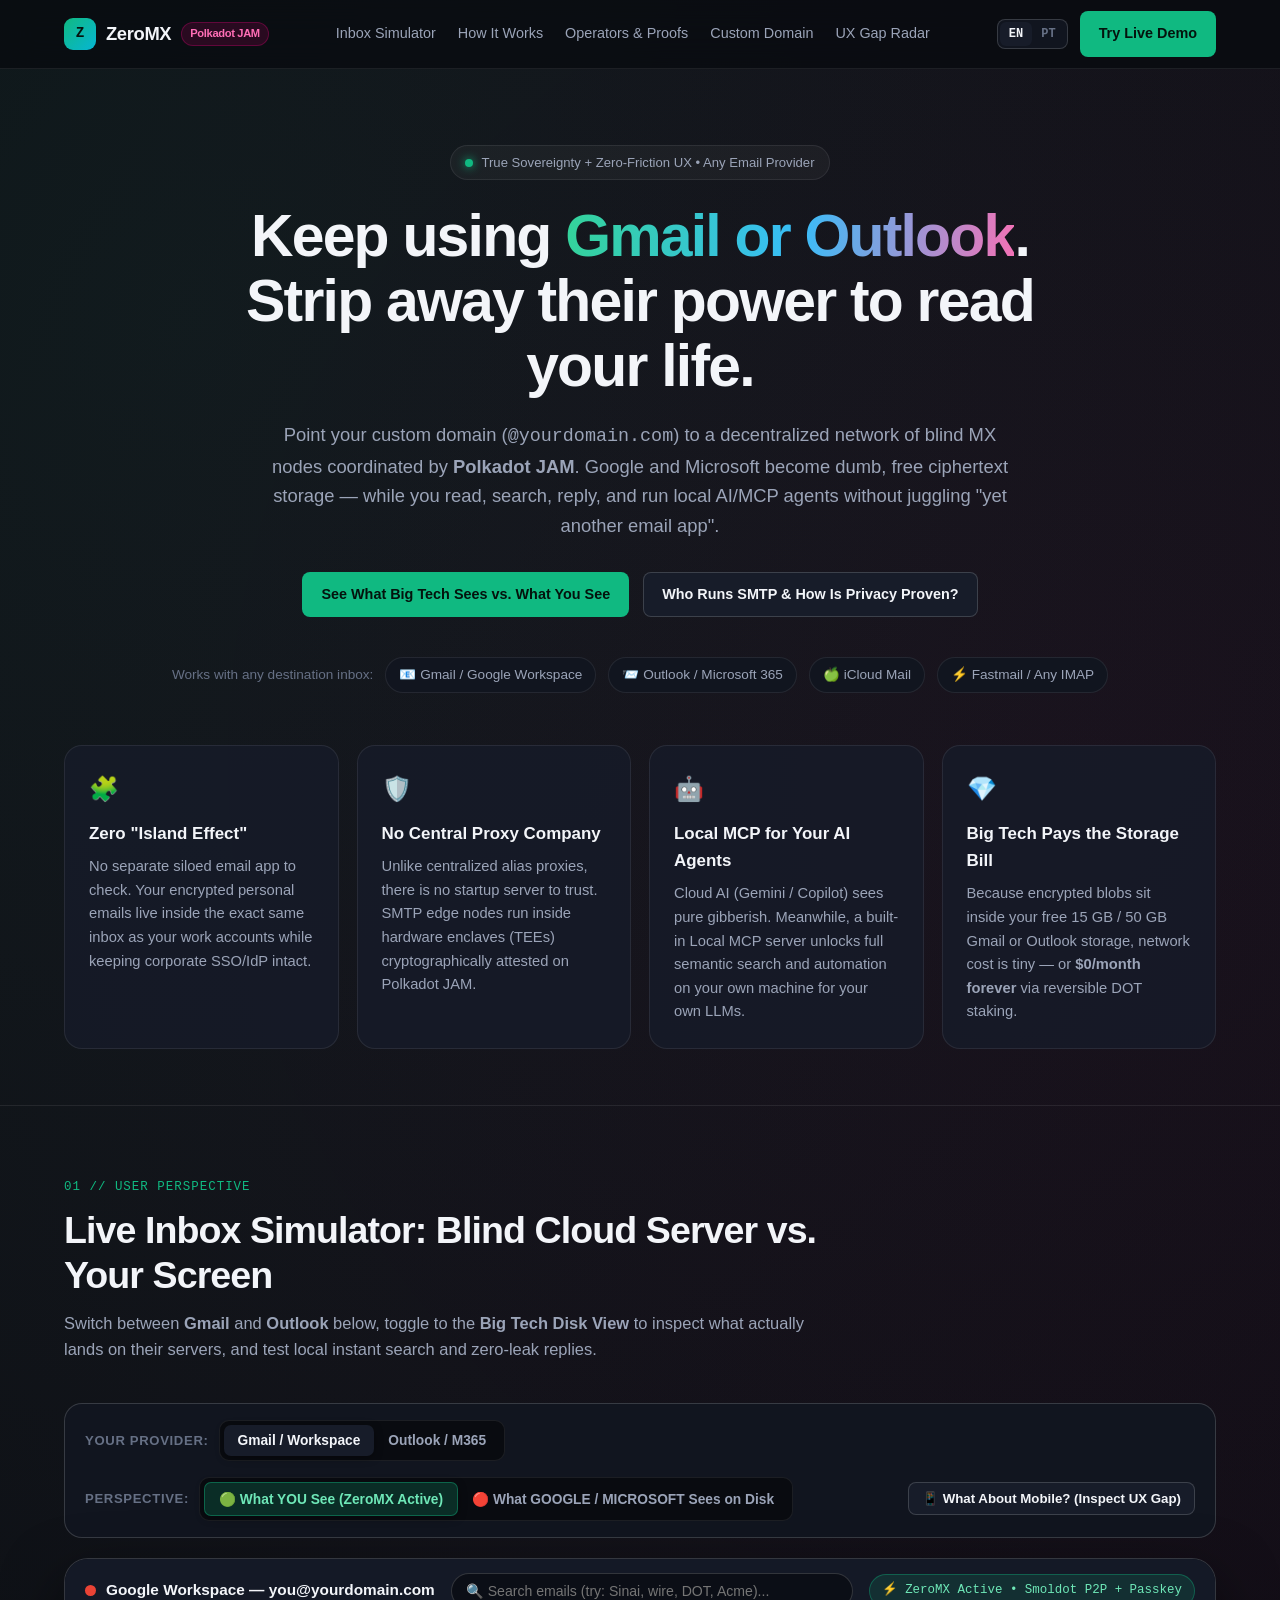
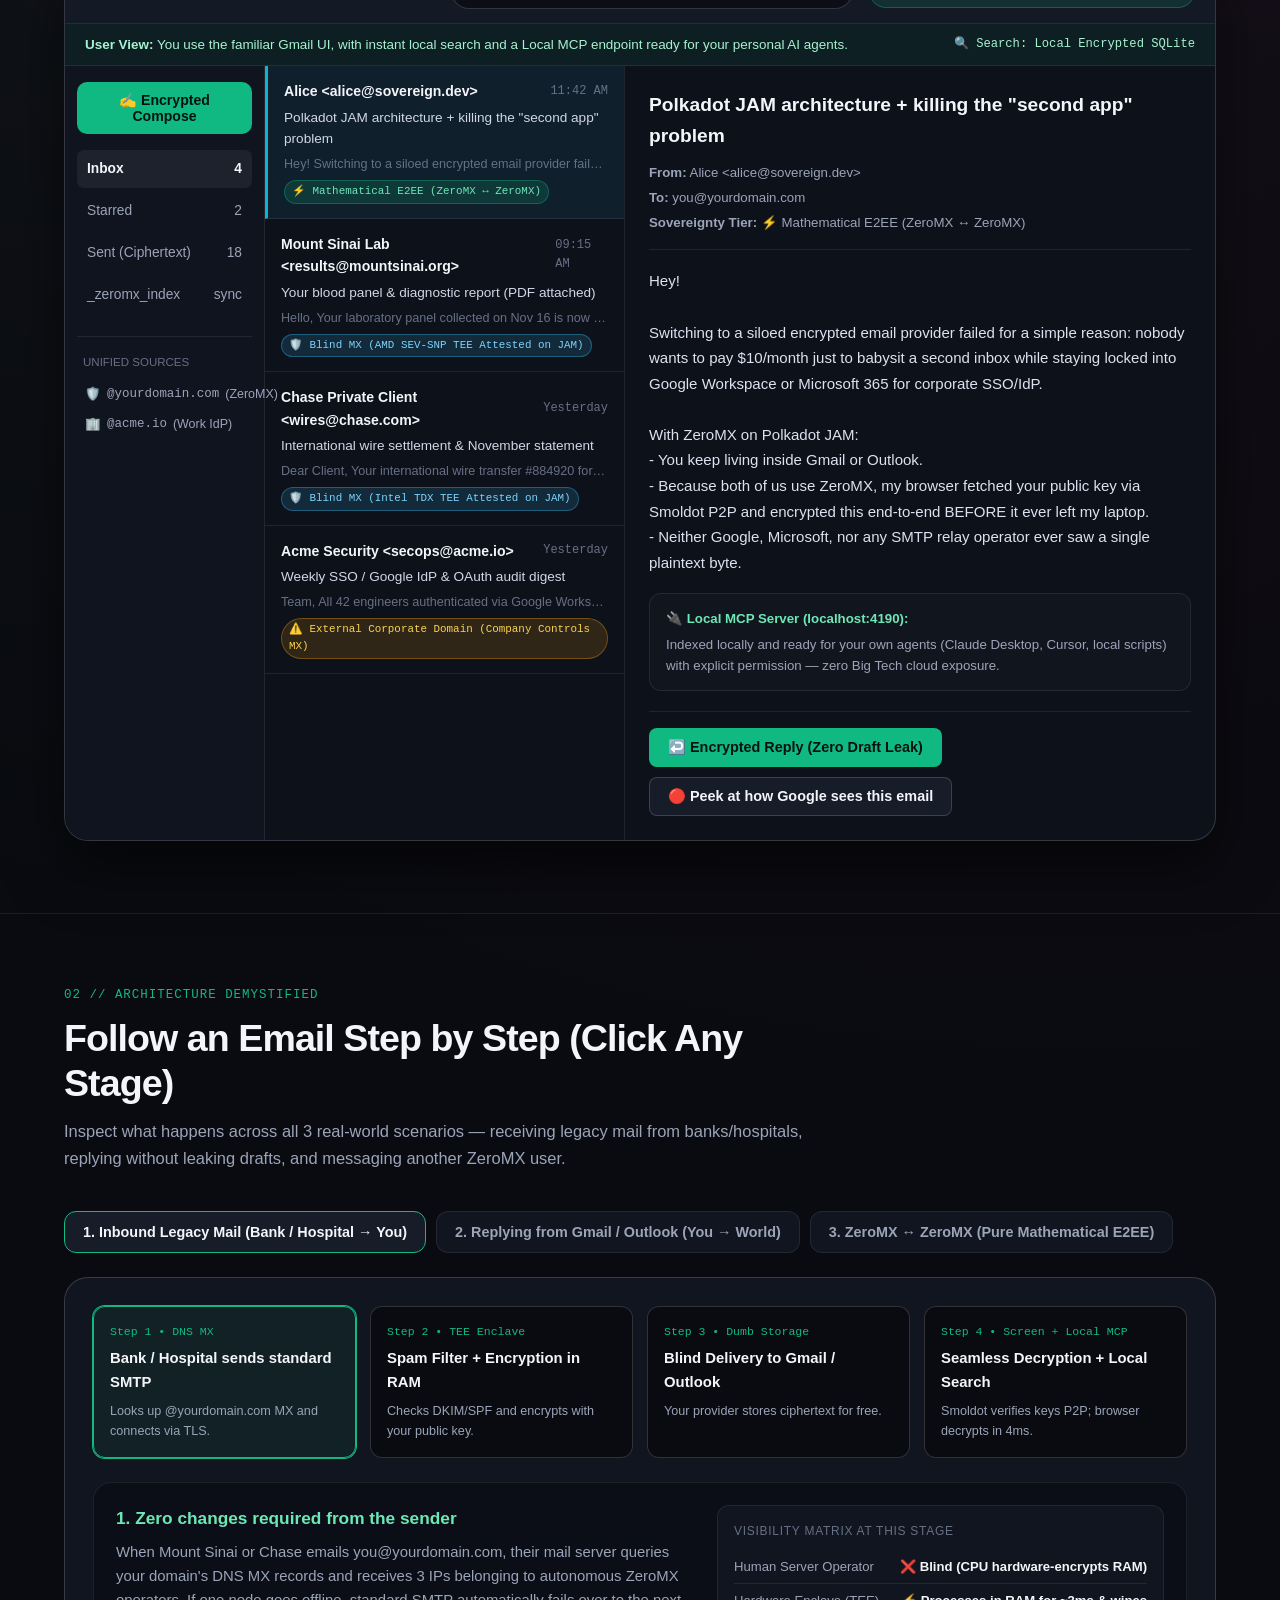
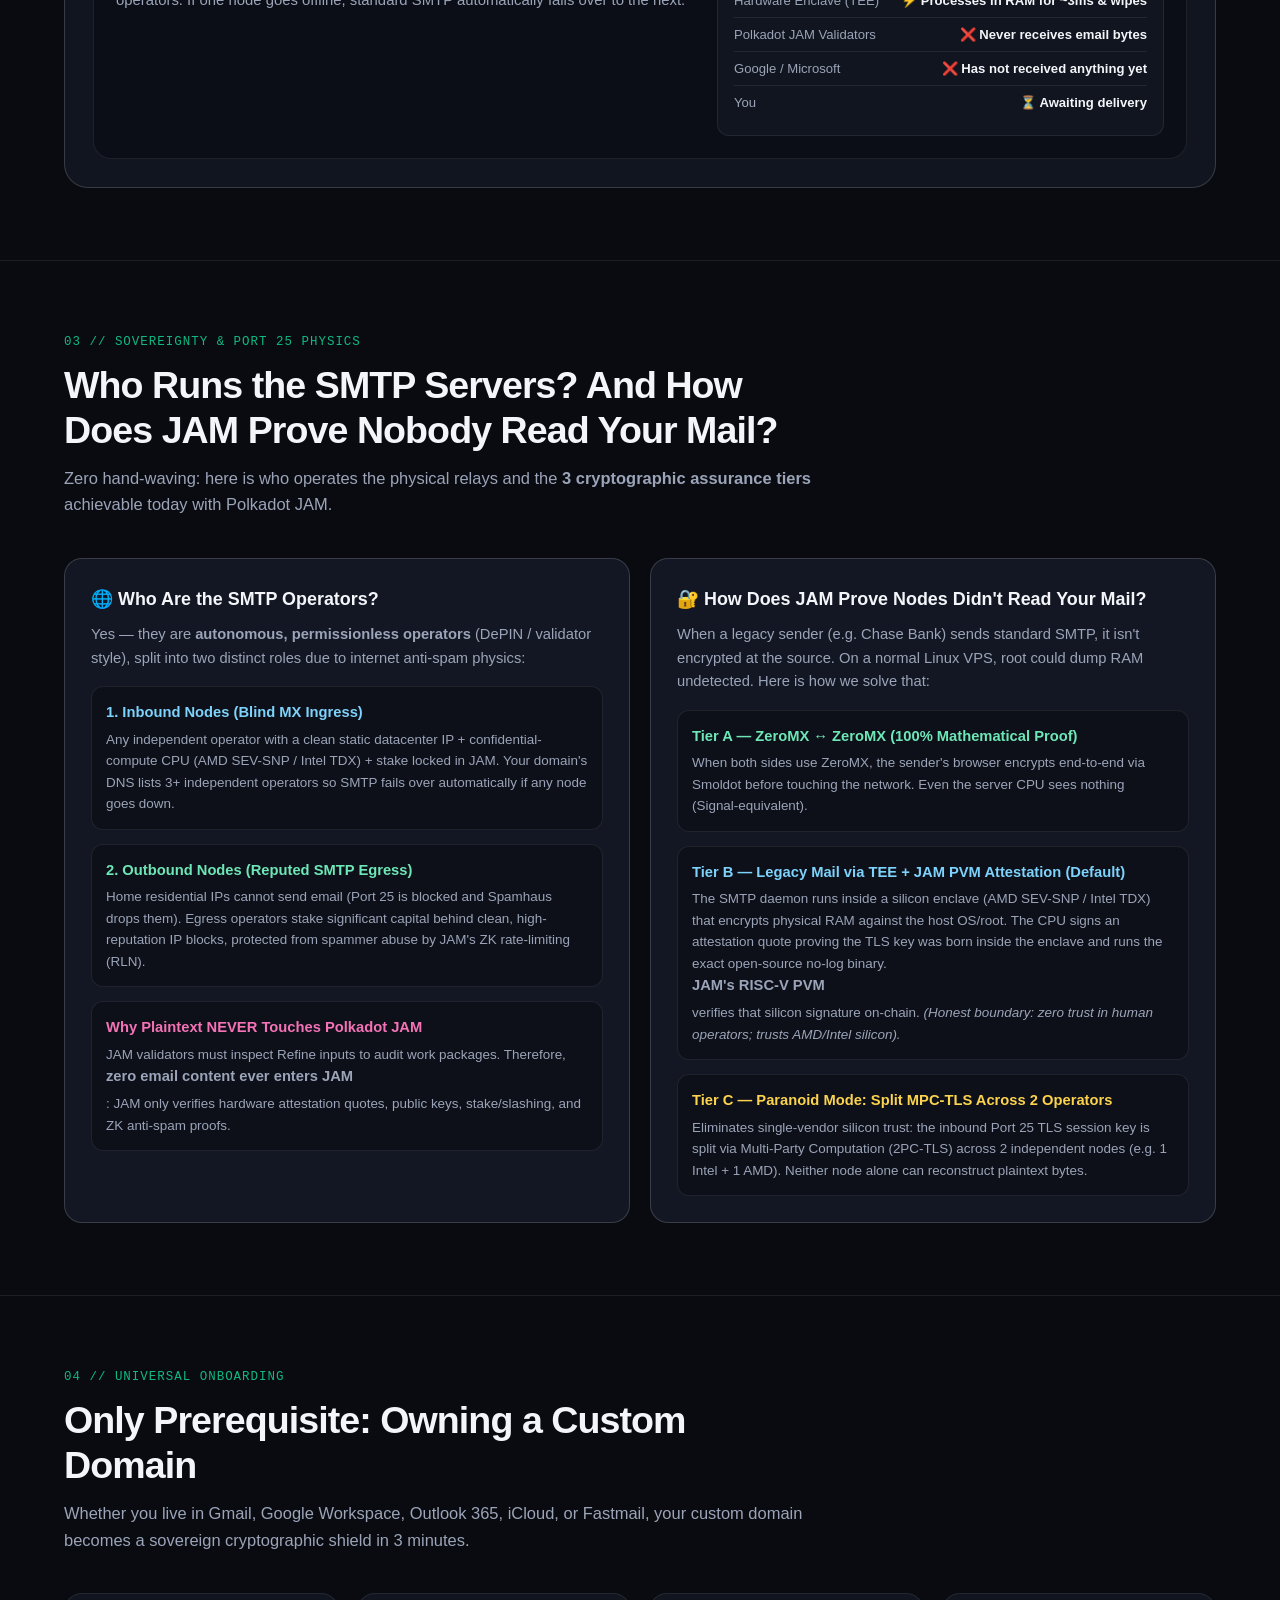
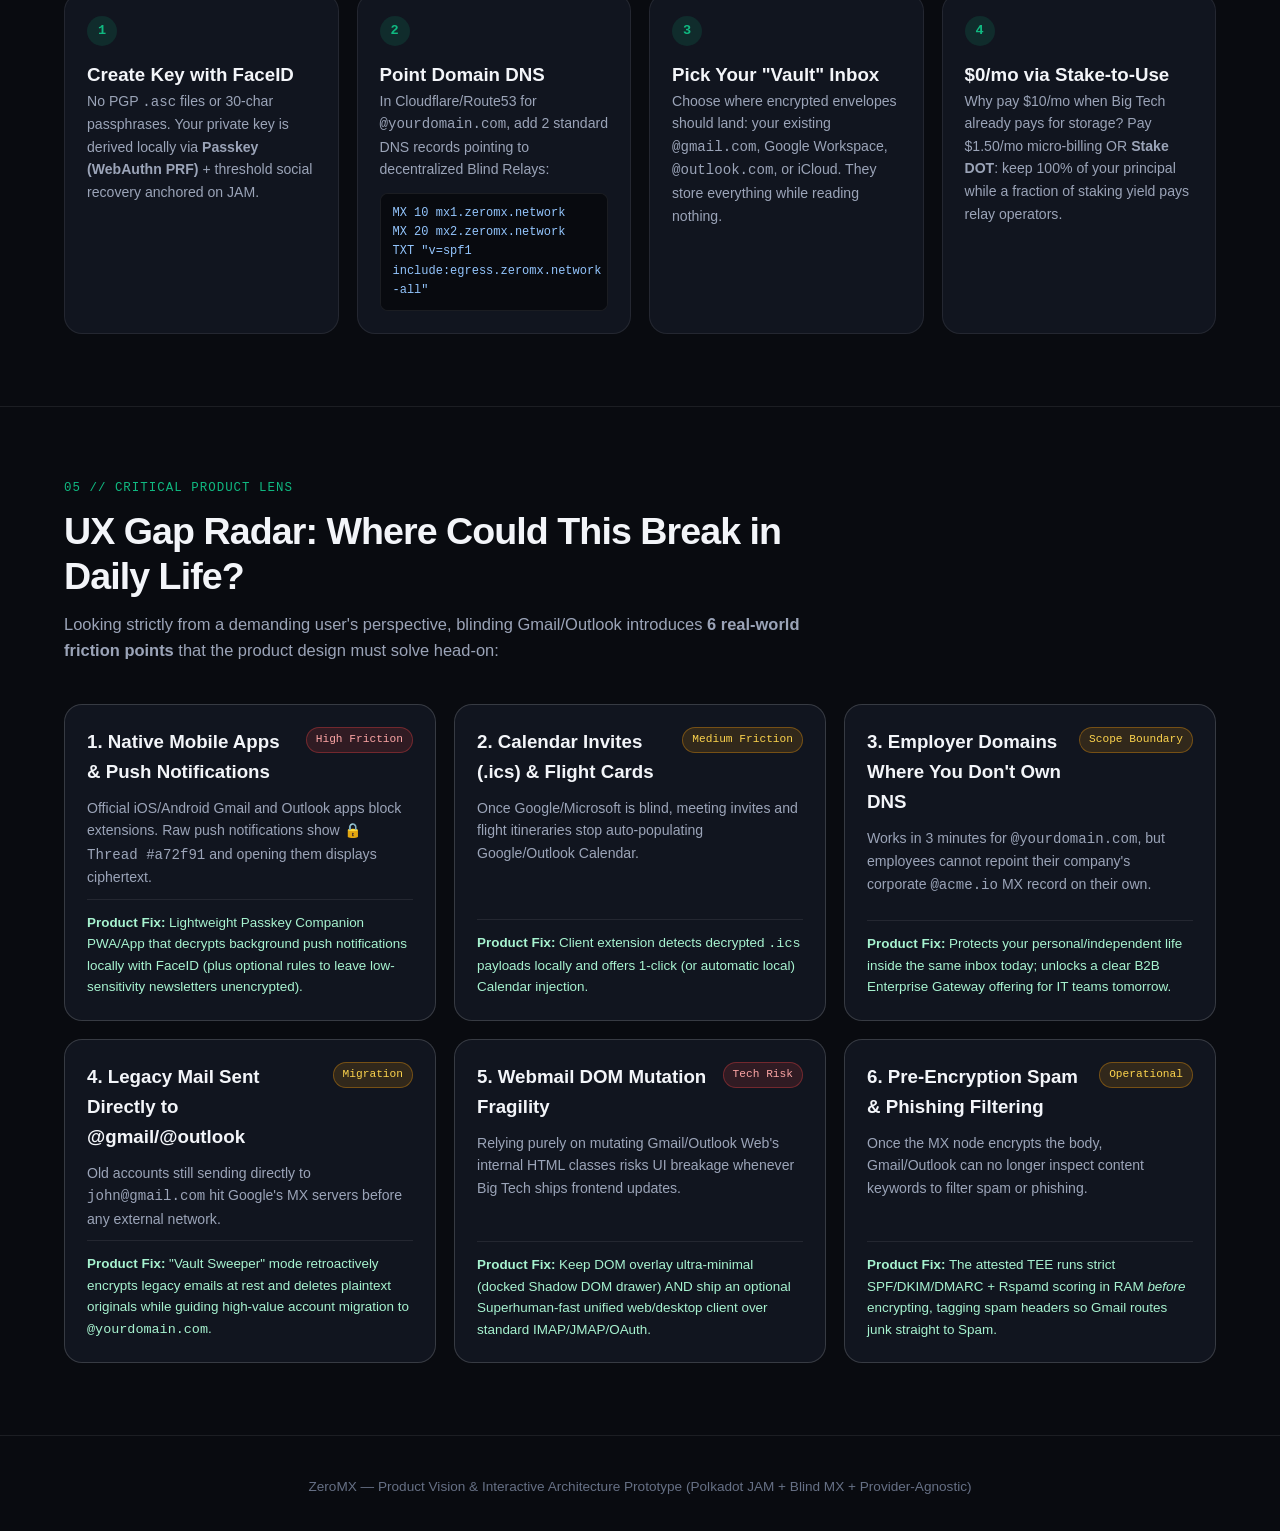
==== site/index.html @ 93c0521d "feat: initial ZeroMX interactive site and technical/product docs" ====
<!DOCTYPE html>
<html lang="en">
<head>
  <meta charset="UTF-8" />
  <meta name="viewport" content="width=device-width, initial-scale=1.0" />
  <title>ZeroMX — Sovereign Email Inside Gmail or Outlook (Powered by Polkadot JAM)</title>
  <link rel="stylesheet" href="styles.css" />
</head>
<body>

  <!-- Navbar -->
  <header class="navbar">
    <div class="container nav-inner">
      <a href="#" class="brand">
        <span class="brand-mark">Z</span>
        <span>ZeroMX</span>
        <span class="brand-badge">Polkadot JAM</span>
      </a>
      <nav class="nav-links">
        <a href="#simulador" data-i18n="nav_sim">Inbox Simulator</a>
        <a href="#arquitetura" data-i18n="nav_arch">How It Works</a>
        <a href="#provas-jam" data-i18n="nav_proofs">Operators &amp; Proofs</a>
        <a href="#onboarding" data-i18n="nav_onboard">Custom Domain</a>
        <a href="#gaps" data-i18n="nav_gaps">UX Gap Radar</a>
      </nav>
      <div class="nav-right">
        <div class="lang-switch" id="langSwitch" aria-label="Language selector">
          <button class="lang-btn active" data-lang="en">EN</button>
          <button class="lang-btn" data-lang="pt">PT</button>
        </div>
        <a href="#simulador" class="btn btn-primary" data-i18n="nav_cta">Try Live Demo</a>
      </div>
    </div>
  </header>

  <!-- Hero -->
  <main>
    <section class="hero" style="border-top: none;">
      <div class="container">
        <div class="eyebrow">
          <span class="dot"></span>
          <span data-i18n="hero_eyebrow">True Sovereignty + Zero-Friction UX • Any Email Provider</span>
        </div>
        <h1 data-i18n-html="hero_title">
          Keep using <span class="gradient-text">Gmail or Outlook</span>.<br />
          Strip away their power to read your life.
        </h1>
        <p class="hero-sub" data-i18n-html="hero_sub">
          Point your custom domain (<code>@yourdomain.com</code>) to a decentralized network of blind MX nodes coordinated by <strong>Polkadot JAM</strong>.
          Google and Microsoft become dumb, free ciphertext storage — while you read, search, reply, and run local AI/MCP agents without juggling "yet another email app".
        </p>
        <div class="hero-actions">
          <a href="#simulador" class="btn btn-primary" data-i18n="hero_btn_primary">See What Big Tech Sees vs. What You See</a>
          <a href="#provas-jam" class="btn btn-secondary" data-i18n="hero_btn_secondary">Who Runs SMTP &amp; How Is Privacy Proven?</a>
        </div>

        <div class="provider-strip">
          <span data-i18n="hero_providers_label">Works with any destination inbox:</span>
          <span class="provider-pill">📧 Gmail / Google Workspace</span>
          <span class="provider-pill">📨 Outlook / Microsoft 365</span>
          <span class="provider-pill">🍏 iCloud Mail</span>
          <span class="provider-pill" data-i18n="hero_provider_imap">⚡ Fastmail / Any IMAP</span>
        </div>

        <div class="pillars-grid" style="text-align: left; margin-top: 52px;">
          <div class="pillar-card">
            <div class="pillar-icon">🧩</div>
            <h3 data-i18n="pillar1_title">Zero "Island Effect"</h3>
            <p data-i18n="pillar1_desc">No separate siloed email app to check. Your encrypted personal emails live inside the exact same inbox as your work accounts while keeping corporate SSO/IdP intact.</p>
          </div>
          <div class="pillar-card">
            <div class="pillar-icon">🛡️</div>
            <h3 data-i18n="pillar2_title">No Central Proxy Company</h3>
            <p data-i18n="pillar2_desc">Unlike centralized alias proxies, there is no startup server to trust. SMTP edge nodes run inside hardware enclaves (TEEs) cryptographically attested on Polkadot JAM.</p>
          </div>
          <div class="pillar-card">
            <div class="pillar-icon">🤖</div>
            <h3 data-i18n="pillar3_title">Local MCP for Your AI Agents</h3>
            <p data-i18n="pillar3_desc">Cloud AI (Gemini / Copilot) sees pure gibberish. Meanwhile, a built-in Local MCP server unlocks full semantic search and automation on your own machine for your own LLMs.</p>
          </div>
          <div class="pillar-card">
            <div class="pillar-icon">💎</div>
            <h3 data-i18n="pillar4_title">Big Tech Pays the Storage Bill</h3>
            <p data-i18n-html="pillar4_desc">Because encrypted blobs sit inside your free 15 GB / 50 GB Gmail or Outlook storage, network cost is tiny — or <strong>$0/month forever</strong> via reversible DOT staking.</p>
          </div>
        </div>
      </div>
    </section>

    <!-- Interactive Simulator -->
    <section id="simulador">
      <div class="container">
        <div class="section-header">
          <span class="section-tag" data-i18n="sim_tag">01 // User Perspective</span>
          <h2 data-i18n="sim_title">Live Inbox Simulator: Blind Cloud Server vs. Your Screen</h2>
          <p data-i18n-html="sim_desc">
            Switch between <strong>Gmail</strong> and <strong>Outlook</strong> below, toggle to the <strong>Big Tech Disk View</strong> to inspect what actually lands on their servers, and test local instant search and zero-leak replies.
          </p>
        </div>

        <div class="sim-controls-bar">
          <div class="control-group">
            <span class="control-label" data-i18n="sim_provider_label">Your Provider:</span>
            <div class="segmented" id="providerToggle">
              <button class="seg-btn active" data-provider="gmail">Gmail / Workspace</button>
              <button class="seg-btn" data-provider="outlook">Outlook / M365</button>
            </div>
          </div>

          <div class="control-group">
            <span class="control-label" data-i18n="sim_view_label">Perspective:</span>
            <div class="segmented" id="viewToggle">
              <button class="seg-btn view-user active" data-view="user" data-i18n="sim_view_user">🟢 What YOU See (ZeroMX Active)</button>
              <button class="seg-btn view-bigtech" data-view="bigtech" data-i18n="sim_view_bigtech">🔴 What GOOGLE / MICROSOFT Sees on Disk</button>
            </div>
          </div>

          <div class="control-group">
            <button class="btn btn-secondary" id="mobilePreviewBtn" style="padding: 8px 13px; font-size: 0.83rem;" data-i18n="sim_mobile_btn">
              📱 What About Mobile? (Inspect UX Gap)
            </button>
          </div>
        </div>

        <!-- Simulated Email Client -->
        <div class="mail-window provider-gmail" id="mailWindow">
          <div class="window-topbar">
            <div class="window-brand">
              <span class="provider-dot"></span>
              <span id="providerTitle">Google Workspace — you@yourdomain.com</span>
            </div>
            <div class="search-wrapper">
              <input
                type="text"
                id="inboxSearch"
                class="search-input"
                data-i18n-placeholder="sim_search_placeholder"
                placeholder="🔍 Search emails (try: Sinai, wire, DOT, Acme)..."
              />
            </div>
            <div id="extensionBadge" class="extension-pill active-shield">
              ⚡ ZeroMX Active • Smoldot P2P + Passkey
            </div>
          </div>

          <div id="statusBanner" class="status-banner banner-user">
            <span id="statusBannerText">
              <strong>User View:</strong> Senders, subjects, and bodies decrypted locally in 4ms via WebCrypto + local SQLite search index.
            </span>
            <span style="font-family: var(--font-mono); font-size: 0.76rem;" id="searchEngineStatus">
              🔍 Search: Local Encrypted SQLite
            </span>
          </div>

          <div class="mail-body-grid">
            <!-- Left Sidebar -->
            <aside class="mail-sidebar">
              <button class="compose-btn" id="openComposeBtn" data-i18n="sim_compose_btn">✍️ Encrypted Compose</button>
              <div class="folder-item active"><span data-i18n="folder_inbox">Inbox</span><span id="inboxCount">4</span></div>
              <div class="folder-item"><span data-i18n="folder_starred">Starred</span><span>2</span></div>
              <div class="folder-item"><span data-i18n="folder_sent">Sent (Ciphertext)</span><span>18</span></div>
              <div class="folder-item"><span>_zeromx_index</span><span>sync</span></div>

              <div class="account-tag-list">
                <div class="account-tag-title" data-i18n="origins_title">Unified Sources</div>
                <div class="account-chip" id="originPersonalChip">🛡️ <code>@yourdomain.com</code> (ZeroMX)</div>
                <div class="account-chip" id="originWorkChip">🏢 <code>@acme.io</code> (Work IdP)</div>
              </div>
            </aside>

            <!-- Message List -->
            <div class="mail-list" id="mailList"></div>

            <!-- Message Detail -->
            <div class="mail-detail" id="mailDetail"></div>
          </div>
        </div>
      </div>
    </section>

    <!-- Architecture Step-by-Step -->
    <section id="arquitetura">
      <div class="container">
        <div class="section-header">
          <span class="section-tag" data-i18n="arch_tag">02 // Architecture Demystified</span>
          <h2 data-i18n="arch_title">Follow an Email Step by Step (Click Any Stage)</h2>
          <p data-i18n="arch_desc">
            Inspect what happens across all 3 real-world scenarios — receiving legacy mail from banks/hospitals, replying without leaking drafts, and messaging another ZeroMX user.
          </p>
        </div>

        <div class="flow-tabs" id="flowTabs">
          <button class="flow-tab active" data-flow="inbound" data-i18n="flow_tab_inbound">1. Inbound Legacy Mail (Bank / Hospital → You)</button>
          <button class="flow-tab" data-flow="outbound" data-i18n="flow_tab_outbound">2. Replying from Gmail / Outlook (You → World)</button>
          <button class="flow-tab" data-flow="native" data-i18n="flow_tab_native">3. ZeroMX ↔ ZeroMX (Pure Mathematical E2EE)</button>
        </div>

        <div class="flow-stage">
          <div class="flow-nodes-row" id="flowNodesRow"></div>
          <div class="step-inspector" id="stepInspector"></div>
        </div>
      </div>
    </section>

    <!-- Deep Dive: Who operates SMTP & How JAM Proves Zero Access -->
    <section id="provas-jam">
      <div class="container">
        <div class="section-header">
          <span class="section-tag" data-i18n="proof_tag">03 // Sovereignty &amp; Port 25 Physics</span>
          <h2 data-i18n="proof_title">Who Runs the SMTP Servers? And How Does JAM Prove Nobody Read Your Mail?</h2>
          <p data-i18n-html="proof_desc">
            Zero hand-waving: here is who operates the physical relays and the <strong>3 cryptographic assurance tiers</strong> achievable today with Polkadot JAM.
          </p>
        </div>

        <div class="proof-grid" id="proofGrid"></div>
      </div>
    </section>

    <!-- Onboarding & Universal Provider Compatibility -->
    <section id="onboarding">
      <div class="container">
        <div class="section-header">
          <span class="section-tag" data-i18n="onboard_tag">04 // Universal Onboarding</span>
          <h2 data-i18n="onboard_title">Only Prerequisite: Owning a Custom Domain</h2>
          <p data-i18n="onboard_desc">
            Whether you live in Gmail, Google Workspace, Outlook 365, iCloud, or Fastmail, your custom domain becomes a sovereign cryptographic shield in 3 minutes.
          </p>
        </div>

        <div class="onboarding-grid" id="onboardingGrid"></div>
      </div>
    </section>

    <!-- Product GAP Radar -->
    <section id="gaps">
      <div class="container">
        <div class="section-header">
          <span class="section-tag" data-i18n="gaps_tag">05 // Critical Product Lens</span>
          <h2 data-i18n="gaps_title">UX Gap Radar: Where Could This Break in Daily Life?</h2>
          <p data-i18n-html="gaps_desc">
            Looking strictly from a demanding user's perspective, blinding Gmail/Outlook introduces <strong>6 real-world friction points</strong> that the product design must solve head-on:
          </p>
        </div>

        <div class="gaps-grid" id="gapsGrid"></div>
      </div>
    </section>
  </main>

  <!-- Modal: Secure Reply / Mobile Preview -->
  <div class="modal-backdrop" id="modalBackdrop">
    <div class="modal-card" id="modalContent"></div>
  </div>

  <footer class="footer">
    <div class="container" data-i18n="footer_text">
      ZeroMX — Product Vision &amp; Interactive Architecture Prototype (Polkadot JAM + Blind MX + Provider-Agnostic)
    </div>
  </footer>

  <script src="app.js"></script>
</body>
</html>
---- site/styles.css ----
:root {
  --bg-base: #090b10;
  --bg-surface: #11151f;
  --bg-elevated: #171c29;
  --bg-card: rgba(23, 28, 41, 0.78);
  --border-subtle: rgba(255, 255, 255, 0.08);
  --border-strong: rgba(255, 255, 255, 0.16);
  --text-primary: #f3f5f9;
  --text-secondary: #9ba4b8;
  --text-muted: #667085;
  --accent-emerald: #10b981;
  --accent-emerald-dim: rgba(16, 185, 129, 0.14);
  --accent-cyan: #06b6d4;
  --accent-polkadot: #e6007a;
  --accent-polkadot-dim: rgba(230, 0, 122, 0.14);
  --accent-amber: #f59e0b;
  --accent-amber-dim: rgba(245, 158, 11, 0.14);
  --accent-red: #ef4444;
  --accent-red-dim: rgba(239, 68, 68, 0.14);
  --accent-blue: #3b82f6;
  --radius-sm: 8px;
  --radius-md: 12px;
  --radius-lg: 18px;
  --radius-xl: 24px;
  --shadow-lg: 0 24px 60px rgba(0, 0, 0, 0.55);
  --font-sans: 'Inter', -apple-system, BlinkMacSystemFont, 'Segoe UI', Roboto, sans-serif;
  --font-mono: 'JetBrains Mono', 'Fira Code', ui-monospace, SFMono-Regular, Menlo, monospace;
}

* {
  box-sizing: border-box;
  margin: 0;
  padding: 0;
}

html {
  scroll-behavior: smooth;
  background: var(--bg-base);
  color: var(--text-primary);
  font-family: var(--font-sans);
  line-height: 1.6;
}

body {
  min-height: 100vh;
  background:
    radial-gradient(circle at 15% 5%, rgba(16, 185, 129, 0.09), transparent 36%),
    radial-gradient(circle at 85% 12%, rgba(230, 0, 122, 0.08), transparent 36%),
    var(--bg-base);
  overflow-x: hidden;
}

.container {
  max-width: 1200px;
  margin: 0 auto;
  padding: 0 24px;
}

/* Navbar */
.navbar {
  position: sticky;
  top: 0;
  z-index: 100;
  backdrop-filter: blur(16px);
  background: rgba(9, 11, 16, 0.82);
  border-bottom: 1px solid var(--border-subtle);
}

.nav-inner {
  display: flex;
  align-items: center;
  justify-content: space-between;
  height: 68px;
}

.brand {
  display: flex;
  align-items: center;
  gap: 10px;
  font-weight: 700;
  font-size: 1.15rem;
  letter-spacing: -0.02em;
  color: var(--text-primary);
  text-decoration: none;
}

.brand-mark {
  width: 32px;
  height: 32px;
  border-radius: 9px;
  background: linear-gradient(135deg, var(--accent-emerald), var(--accent-cyan));
  display: grid;
  place-items: center;
  color: #06130e;
  font-weight: 800;
  font-family: var(--font-mono);
  font-size: 0.9rem;
}

.brand-badge {
  font-size: 0.7rem;
  font-weight: 600;
  padding: 2px 8px;
  border-radius: 999px;
  background: var(--accent-polkadot-dim);
  color: #ff6eb6;
  border: 1px solid rgba(230, 0, 122, 0.3);
}

.nav-links {
  display: flex;
  gap: 22px;
  align-items: center;
}

.nav-right {
  display: flex;
  align-items: center;
  gap: 12px;
}

.lang-switch {
  display: inline-flex;
  background: var(--bg-surface);
  border: 1px solid var(--border-strong);
  border-radius: 8px;
  padding: 2px;
}

.lang-btn {
  background: transparent;
  border: none;
  color: var(--text-muted);
  font-family: var(--font-mono);
  font-size: 0.75rem;
  font-weight: 700;
  padding: 5px 9px;
  border-radius: 6px;
  cursor: pointer;
  transition: all 0.15s;
}

.lang-btn.active {
  background: var(--bg-elevated);
  color: var(--text-primary);
}

.nav-links a {
  color: var(--text-secondary);
  text-decoration: none;
  font-size: 0.9rem;
  font-weight: 500;
  transition: color 0.18s;
}

.nav-links a:hover {
  color: var(--text-primary);
}

.btn {
  display: inline-flex;
  align-items: center;
  justify-content: center;
  gap: 8px;
  padding: 10px 18px;
  border-radius: var(--radius-sm);
  font-size: 0.9rem;
  font-weight: 600;
  cursor: pointer;
  border: 1px solid transparent;
  transition: all 0.18s ease;
  text-decoration: none;
}

.btn-primary {
  background: var(--accent-emerald);
  color: #04130d;
}

.btn-primary:hover {
  background: #34d399;
  transform: translateY(-1px);
}

.btn-secondary {
  background: var(--bg-elevated);
  color: var(--text-primary);
  border-color: var(--border-strong);
}

.btn-secondary:hover {
  background: #202738;
}

/* Hero */
.hero {
  padding: 76px 0 56px;
  text-align: center;
}

.eyebrow {
  display: inline-flex;
  align-items: center;
  gap: 8px;
  padding: 6px 14px;
  border-radius: 999px;
  background: rgba(255, 255, 255, 0.04);
  border: 1px solid var(--border-subtle);
  font-size: 0.82rem;
  color: var(--text-secondary);
  margin-bottom: 24px;
}

.eyebrow .dot {
  width: 8px;
  height: 8px;
  border-radius: 50%;
  background: var(--accent-emerald);
  box-shadow: 0 0 10px var(--accent-emerald);
}

.hero h1 {
  font-size: clamp(2.2rem, 4.6vw, 3.7rem);
  line-height: 1.1;
  letter-spacing: -0.03em;
  max-width: 920px;
  margin: 0 auto 22px;
  font-weight: 800;
}

.gradient-text {
  background: linear-gradient(95deg, #34d399 0%, #38bdf8 52%, #f472b6 100%);
  -webkit-background-clip: text;
  background-clip: text;
  color: transparent;
}

.hero-sub {
  font-size: 1.15rem;
  color: var(--text-secondary);
  max-width: 760px;
  margin: 0 auto 32px;
}

.hero-actions {
  display: flex;
  gap: 14px;
  justify-content: center;
  flex-wrap: wrap;
  margin-bottom: 40px;
}

.provider-strip {
  display: flex;
  align-items: center;
  justify-content: center;
  gap: 12px;
  flex-wrap: wrap;
  color: var(--text-muted);
  font-size: 0.85rem;
}

.provider-pill {
  display: inline-flex;
  align-items: center;
  gap: 6px;
  padding: 6px 13px;
  border-radius: 999px;
  background: var(--bg-surface);
  border: 1px solid var(--border-subtle);
  color: var(--text-secondary);
  font-weight: 500;
}

/* Section Headers */
section {
  padding: 72px 0;
  border-top: 1px solid var(--border-subtle);
}

.section-header {
  max-width: 760px;
  margin-bottom: 40px;
}

.section-tag {
  font-family: var(--font-mono);
  font-size: 0.78rem;
  text-transform: uppercase;
  letter-spacing: 0.08em;
  color: var(--accent-emerald);
  margin-bottom: 10px;
  display: block;
}

.section-header h2 {
  font-size: clamp(1.7rem, 3vw, 2.35rem);
  letter-spacing: -0.025em;
  line-height: 1.2;
  margin-bottom: 12px;
}

.section-header p {
  color: var(--text-secondary);
  font-size: 1.03rem;
}

/* Value Pillars */
.pillars-grid {
  display: grid;
  grid-template-columns: repeat(auto-fit, minmax(260px, 1fr));
  gap: 18px;
  margin-top: 24px;
}

.pillar-card {
  background: var(--bg-card);
  border: 1px solid var(--border-subtle);
  border-radius: var(--radius-lg);
  padding: 24px;
}

.pillar-icon {
  font-size: 1.5rem;
  margin-bottom: 12px;
}

.pillar-card h3 {
  font-size: 1.06rem;
  margin-bottom: 8px;
}

.pillar-card p {
  color: var(--text-secondary);
  font-size: 0.92rem;
}

/* Interactive Inbox Simulator */
.sim-controls-bar {
  display: flex;
  justify-content: space-between;
  align-items: center;
  flex-wrap: wrap;
  gap: 16px;
  background: var(--bg-surface);
  border: 1px solid var(--border-strong);
  border-radius: var(--radius-lg);
  padding: 16px 20px;
  margin-bottom: 20px;
}

.control-group {
  display: flex;
  align-items: center;
  gap: 10px;
  flex-wrap: wrap;
}

.control-label {
  font-size: 0.82rem;
  color: var(--text-muted);
  font-weight: 600;
  text-transform: uppercase;
  letter-spacing: 0.05em;
}

.segmented {
  display: inline-flex;
  background: var(--bg-base);
  padding: 4px;
  border-radius: 10px;
  border: 1px solid var(--border-subtle);
}

.seg-btn {
  border: none;
  background: transparent;
  color: var(--text-secondary);
  padding: 8px 14px;
  border-radius: 7px;
  font-size: 0.86rem;
  font-weight: 600;
  cursor: pointer;
  transition: all 0.16s;
}

.seg-btn.active {
  background: var(--bg-elevated);
  color: var(--text-primary);
  box-shadow: 0 2px 8px rgba(0, 0, 0, 0.35);
}

.seg-btn.view-bigtech.active {
  background: rgba(239, 68, 68, 0.2);
  color: #fca5a5;
  border: 1px solid rgba(239, 68, 68, 0.4);
}

.seg-btn.view-user.active {
  background: rgba(16, 185, 129, 0.2);
  color: #6ee7b7;
  border: 1px solid rgba(16, 185, 129, 0.4);
}

/* Client Window */
.mail-window {
  background: #0d111a;
  border: 1px solid var(--border-strong);
  border-radius: var(--radius-xl);
  box-shadow: var(--shadow-lg);
  overflow: hidden;
  transition: border-color 0.25s;
}

.mail-window.provider-outlook {
  --provider-accent: #0ea5e9;
}

.mail-window.provider-gmail {
  --provider-accent: #ea4335;
}

.window-topbar {
  display: flex;
  align-items: center;
  justify-content: space-between;
  gap: 16px;
  padding: 14px 20px;
  background: #141926;
  border-bottom: 1px solid var(--border-subtle);
  flex-wrap: wrap;
}

.window-brand {
  display: flex;
  align-items: center;
  gap: 10px;
  font-weight: 700;
  font-size: 0.96rem;
}

.provider-dot {
  width: 11px;
  height: 11px;
  border-radius: 50%;
  background: var(--provider-accent, #ea4335);
}

.search-wrapper {
  flex: 1;
  max-width: 460px;
  position: relative;
}

.search-input {
  width: 100%;
  background: #0b0e16;
  border: 1px solid var(--border-strong);
  color: var(--text-primary);
  padding: 9px 14px;
  border-radius: 999px;
  font-size: 0.88rem;
  outline: none;
}

.search-input:focus {
  border-color: var(--accent-emerald);
}

.extension-pill {
  display: inline-flex;
  align-items: center;
  gap: 7px;
  padding: 6px 12px;
  border-radius: 999px;
  font-size: 0.78rem;
  font-family: var(--font-mono);
}

.extension-pill.active-shield {
  background: var(--accent-emerald-dim);
  color: #6ee7b7;
  border: 1px solid rgba(16, 185, 129, 0.35);
}

.extension-pill.raw-server {
  background: var(--accent-red-dim);
  color: #fca5a5;
  border: 1px solid rgba(239, 68, 68, 0.35);
}

.status-banner {
  padding: 10px 20px;
  font-size: 0.84rem;
  display: flex;
  align-items: center;
  justify-content: space-between;
  gap: 12px;
  border-bottom: 1px solid var(--border-subtle);
}

.status-banner.banner-user {
  background: rgba(16, 185, 129, 0.08);
  color: #a7f3d0;
}

.status-banner.banner-bigtech {
  background: rgba(239, 68, 68, 0.09);
  color: #fecaca;
}

.mail-body-grid {
  display: grid;
  grid-template-columns: 200px 360px 1fr;
  min-height: 470px;
}

@media (max-width: 980px) {
  .mail-body-grid {
    grid-template-columns: 1fr;
  }
}

.mail-sidebar {
  border-right: 1px solid var(--border-subtle);
  padding: 16px 12px;
  background: #10141f;
}

.compose-btn {
  width: 100%;
  padding: 10px 14px;
  border-radius: 10px;
  background: var(--accent-emerald);
  color: #04130d;
  font-weight: 700;
  border: none;
  cursor: pointer;
  margin-bottom: 16px;
  font-size: 0.88rem;
}

.folder-item {
  display: flex;
  justify-content: space-between;
  padding: 8px 10px;
  border-radius: 7px;
  font-size: 0.86rem;
  color: var(--text-secondary);
  margin-bottom: 4px;
}

.folder-item.active {
  background: rgba(255, 255, 255, 0.06);
  color: var(--text-primary);
  font-weight: 600;
}

.account-tag-list {
  margin-top: 22px;
  padding-top: 16px;
  border-top: 1px solid var(--border-subtle);
}

.account-tag-title {
  font-size: 0.72rem;
  text-transform: uppercase;
  color: var(--text-muted);
  margin-bottom: 8px;
  padding: 0 6px;
}

.account-chip {
  font-size: 0.78rem;
  color: var(--text-secondary);
  padding: 5px 8px;
  display: flex;
  align-items: center;
  gap: 6px;
}

.mail-list {
  border-right: 1px solid var(--border-subtle);
  overflow-y: auto;
}

.mail-row {
  padding: 14px 16px;
  border-bottom: 1px solid var(--border-subtle);
  cursor: pointer;
  transition: background 0.15s;
}

.mail-row:hover {
  background: rgba(255, 255, 255, 0.03);
}

.mail-row.selected {
  background: rgba(56, 189, 248, 0.08);
  border-left: 3px solid var(--accent-cyan);
}

.mail-row-top {
  display: flex;
  justify-content: space-between;
  align-items: center;
  gap: 8px;
  margin-bottom: 4px;
}

.mail-sender {
  font-weight: 600;
  font-size: 0.88rem;
  color: var(--text-primary);
}

.mail-time {
  font-size: 0.75rem;
  color: var(--text-muted);
  font-family: var(--font-mono);
}

.mail-subject {
  font-size: 0.85rem;
  color: #d0d7e6;
  margin-bottom: 4px;
  font-weight: 500;
}

.mail-snippet {
  font-size: 0.79rem;
  color: var(--text-muted);
  white-space: nowrap;
  overflow: hidden;
  text-overflow: ellipsis;
}

.cipher-font {
  font-family: var(--font-mono);
  color: #f87171 !important;
  font-size: 0.78rem !important;
}

.badge-trust {
  display: inline-block;
  font-size: 0.68rem;
  font-family: var(--font-mono);
  padding: 2px 7px;
  border-radius: 999px;
  margin-top: 6px;
}

.badge-e2ee {
  background: rgba(16, 185, 129, 0.16);
  color: #6ee7b7;
  border: 1px solid rgba(16, 185, 129, 0.35);
}

.badge-tee {
  background: rgba(56, 189, 248, 0.15);
  color: #7dd3fc;
  border: 1px solid rgba(56, 189, 248, 0.35);
}

.badge-plain {
  background: rgba(245, 158, 11, 0.15);
  color: #fcd34d;
  border: 1px solid rgba(245, 158, 11, 0.35);
}

.mail-detail {
  padding: 24px;
  display: flex;
  flex-direction: column;
  justify-content: space-between;
}

.detail-header {
  border-bottom: 1px solid var(--border-subtle);
  padding-bottom: 16px;
  margin-bottom: 18px;
}

.detail-subject {
  font-size: 1.2rem;
  font-weight: 700;
  margin-bottom: 10px;
}

.detail-meta {
  font-size: 0.83rem;
  color: var(--text-secondary);
  display: flex;
  flex-direction: column;
  gap: 4px;
}

.detail-content {
  font-size: 0.94rem;
  color: #dce2ef;
  line-height: 1.7;
  white-space: pre-line;
  flex: 1;
}

.cipher-box {
  background: #07090e;
  border: 1px solid rgba(239, 68, 68, 0.3);
  border-radius: var(--radius-md);
  padding: 16px;
  font-family: var(--font-mono);
  font-size: 0.78rem;
  color: #fca5a5;
  overflow-x: auto;
  line-height: 1.55;
}

.ai-probe-box {
  margin-top: 18px;
  padding: 14px 16px;
  border-radius: var(--radius-md);
  font-size: 0.83rem;
  border: 1px solid var(--border-subtle);
  background: rgba(255, 255, 255, 0.02);
}

.detail-actions {
  margin-top: 20px;
  padding-top: 16px;
  border-top: 1px solid var(--border-subtle);
  display: flex;
  gap: 10px;
  flex-wrap: wrap;
}

/* Flow Explorer (Architecture) */
.flow-tabs {
  display: flex;
  gap: 10px;
  flex-wrap: wrap;
  margin-bottom: 24px;
}

.flow-tab {
  padding: 12px 18px;
  border-radius: var(--radius-md);
  background: var(--bg-surface);
  border: 1px solid var(--border-subtle);
  color: var(--text-secondary);
  font-weight: 600;
  font-size: 0.9rem;
  cursor: pointer;
  transition: all 0.16s;
}

.flow-tab.active {
  background: var(--bg-elevated);
  color: var(--text-primary);
  border-color: var(--accent-emerald);
}

.flow-stage {
  background: var(--bg-surface);
  border: 1px solid var(--border-strong);
  border-radius: var(--radius-xl);
  padding: 28px;
}

.flow-nodes-row {
  display: grid;
  grid-template-columns: repeat(auto-fit, minmax(175px, 1fr));
  gap: 14px;
  margin-bottom: 24px;
}

.flow-node {
  background: var(--bg-base);
  border: 1px solid var(--border-strong);
  border-radius: var(--radius-md);
  padding: 16px;
  cursor: pointer;
  transition: all 0.18s;
  position: relative;
}

.flow-node:hover {
  border-color: var(--accent-cyan);
}

.flow-node.active-step {
  border-color: var(--accent-emerald);
  background: rgba(16, 185, 129, 0.07);
  box-shadow: 0 0 0 1px var(--accent-emerald);
}

.step-num {
  font-family: var(--font-mono);
  font-size: 0.72rem;
  color: var(--accent-emerald);
  margin-bottom: 6px;
  display: block;
}

.flow-node h4 {
  font-size: 0.93rem;
  margin-bottom: 6px;
}

.flow-node p {
  font-size: 0.79rem;
  color: var(--text-secondary);
}

.step-inspector {
  background: #0b0e16;
  border: 1px solid var(--border-subtle);
  border-radius: var(--radius-lg);
  padding: 22px;
  display: grid;
  grid-template-columns: 1.3fr 1fr;
  gap: 20px;
}

@media (max-width: 820px) {
  .step-inspector {
    grid-template-columns: 1fr;
  }
}

.inspector-what h3 {
  font-size: 1.08rem;
  margin-bottom: 8px;
  color: #6ee7b7;
}

.inspector-what p {
  color: var(--text-secondary);
  font-size: 0.93rem;
}

.inspector-visibility {
  background: var(--bg-surface);
  border-radius: var(--radius-md);
  padding: 16px;
  border: 1px solid var(--border-subtle);
}

.vis-row {
  display: flex;
  justify-content: space-between;
  font-size: 0.82rem;
  padding: 6px 0;
  border-bottom: 1px solid var(--border-subtle);
}

.vis-row:last-child {
  border-bottom: none;
}

/* Proof & SMTP Operators Section */
.proof-grid {
  display: grid;
  grid-template-columns: repeat(auto-fit, minmax(320px, 1fr));
  gap: 20px;
}

.proof-card {
  background: var(--bg-card);
  border: 1px solid var(--border-strong);
  border-radius: var(--radius-lg);
  padding: 26px;
}

.proof-card h3 {
  font-size: 1.12rem;
  margin-bottom: 10px;
  display: flex;
  align-items: center;
  gap: 8px;
}

.tier-list {
  display: flex;
  flex-direction: column;
  gap: 14px;
  margin-top: 16px;
}

.tier-item {
  padding: 14px;
  border-radius: var(--radius-md);
  background: rgba(0, 0, 0, 0.28);
  border: 1px solid var(--border-subtle);
}

.tier-item strong {
  display: block;
  font-size: 0.92rem;
  margin-bottom: 4px;
}

.tier-item p {
  font-size: 0.84rem;
  color: var(--text-secondary);
}

/* Onboarding Steps */
.onboarding-grid {
  display: grid;
  grid-template-columns: repeat(auto-fit, minmax(250px, 1fr));
  gap: 18px;
}

.onboard-step {
  background: var(--bg-surface);
  border: 1px solid var(--border-subtle);
  border-radius: var(--radius-lg);
  padding: 22px;
}

.onboard-num {
  width: 30px;
  height: 30px;
  border-radius: 50%;
  background: var(--accent-emerald-dim);
  color: var(--accent-emerald);
  font-family: var(--font-mono);
  font-weight: 700;
  font-size: 0.85rem;
  display: grid;
  place-items: center;
  margin-bottom: 14px;
}

.code-mini {
  margin-top: 12px;
  padding: 10px 12px;
  background: #080a0f;
  border: 1px solid var(--border-subtle);
  border-radius: var(--radius-sm);
  font-family: var(--font-mono);
  font-size: 0.75rem;
  color: #93c5fd;
  overflow-x: auto;
}

/* Product GAP Radar */
.gaps-grid {
  display: grid;
  grid-template-columns: repeat(auto-fit, minmax(340px, 1fr));
  gap: 18px;
}

.gap-card {
  background: var(--bg-surface);
  border: 1px solid var(--border-strong);
  border-radius: var(--radius-lg);
  padding: 22px;
  display: flex;
  flex-direction: column;
  gap: 10px;
}

.gap-header {
  display: flex;
  justify-content: space-between;
  align-items: flex-start;
  gap: 10px;
}

.gap-severity {
  font-family: var(--font-mono);
  font-size: 0.7rem;
  padding: 3px 9px;
  border-radius: 999px;
  white-space: nowrap;
}

.sev-high {
  background: var(--accent-red-dim);
  color: #fca5a5;
  border: 1px solid rgba(239, 68, 68, 0.35);
}

.sev-med {
  background: var(--accent-amber-dim);
  color: #fcd34d;
  border: 1px solid rgba(245, 158, 11, 0.35);
}

.gap-solution {
  margin-top: auto;
  padding-top: 12px;
  border-top: 1px solid var(--border-subtle);
  font-size: 0.84rem;
  color: #a7f3d0;
}

/* Modal (Isolated Shadow Composer & Mobile Preview) */
.modal-backdrop {
  position: fixed;
  inset: 0;
  background: rgba(0, 0, 0, 0.72);
  backdrop-filter: blur(6px);
  display: none;
  place-items: center;
  z-index: 200;
  padding: 20px;
}

.modal-backdrop.open {
  display: grid;
}

.modal-card {
  background: var(--bg-surface);
  border: 1px solid var(--accent-emerald);
  border-radius: var(--radius-xl);
  max-width: 580px;
  width: 100%;
  padding: 26px;
  box-shadow: var(--shadow-lg);
}

.modal-top {
  display: flex;
  justify-content: space-between;
  align-items: center;
  margin-bottom: 16px;
}

.modal-close {
  background: transparent;
  border: none;
  color: var(--text-secondary);
  font-size: 1.3rem;
  cursor: pointer;
}

.form-field {
  margin-bottom: 12px;
}

.form-field label {
  display: block;
  font-size: 0.78rem;
  color: var(--text-muted);
  margin-bottom: 4px;
}

.form-field input,
.form-field textarea {
  width: 100%;
  background: #090c14;
  border: 1px solid var(--border-strong);
  border-radius: var(--radius-sm);
  padding: 10px 12px;
  color: var(--text-primary);
  font-family: inherit;
  font-size: 0.9rem;
}

.footer {
  padding: 40px 0;
  border-top: 1px solid var(--border-subtle);
  text-align: center;
  color: var(--text-muted);
  font-size: 0.85rem;
}
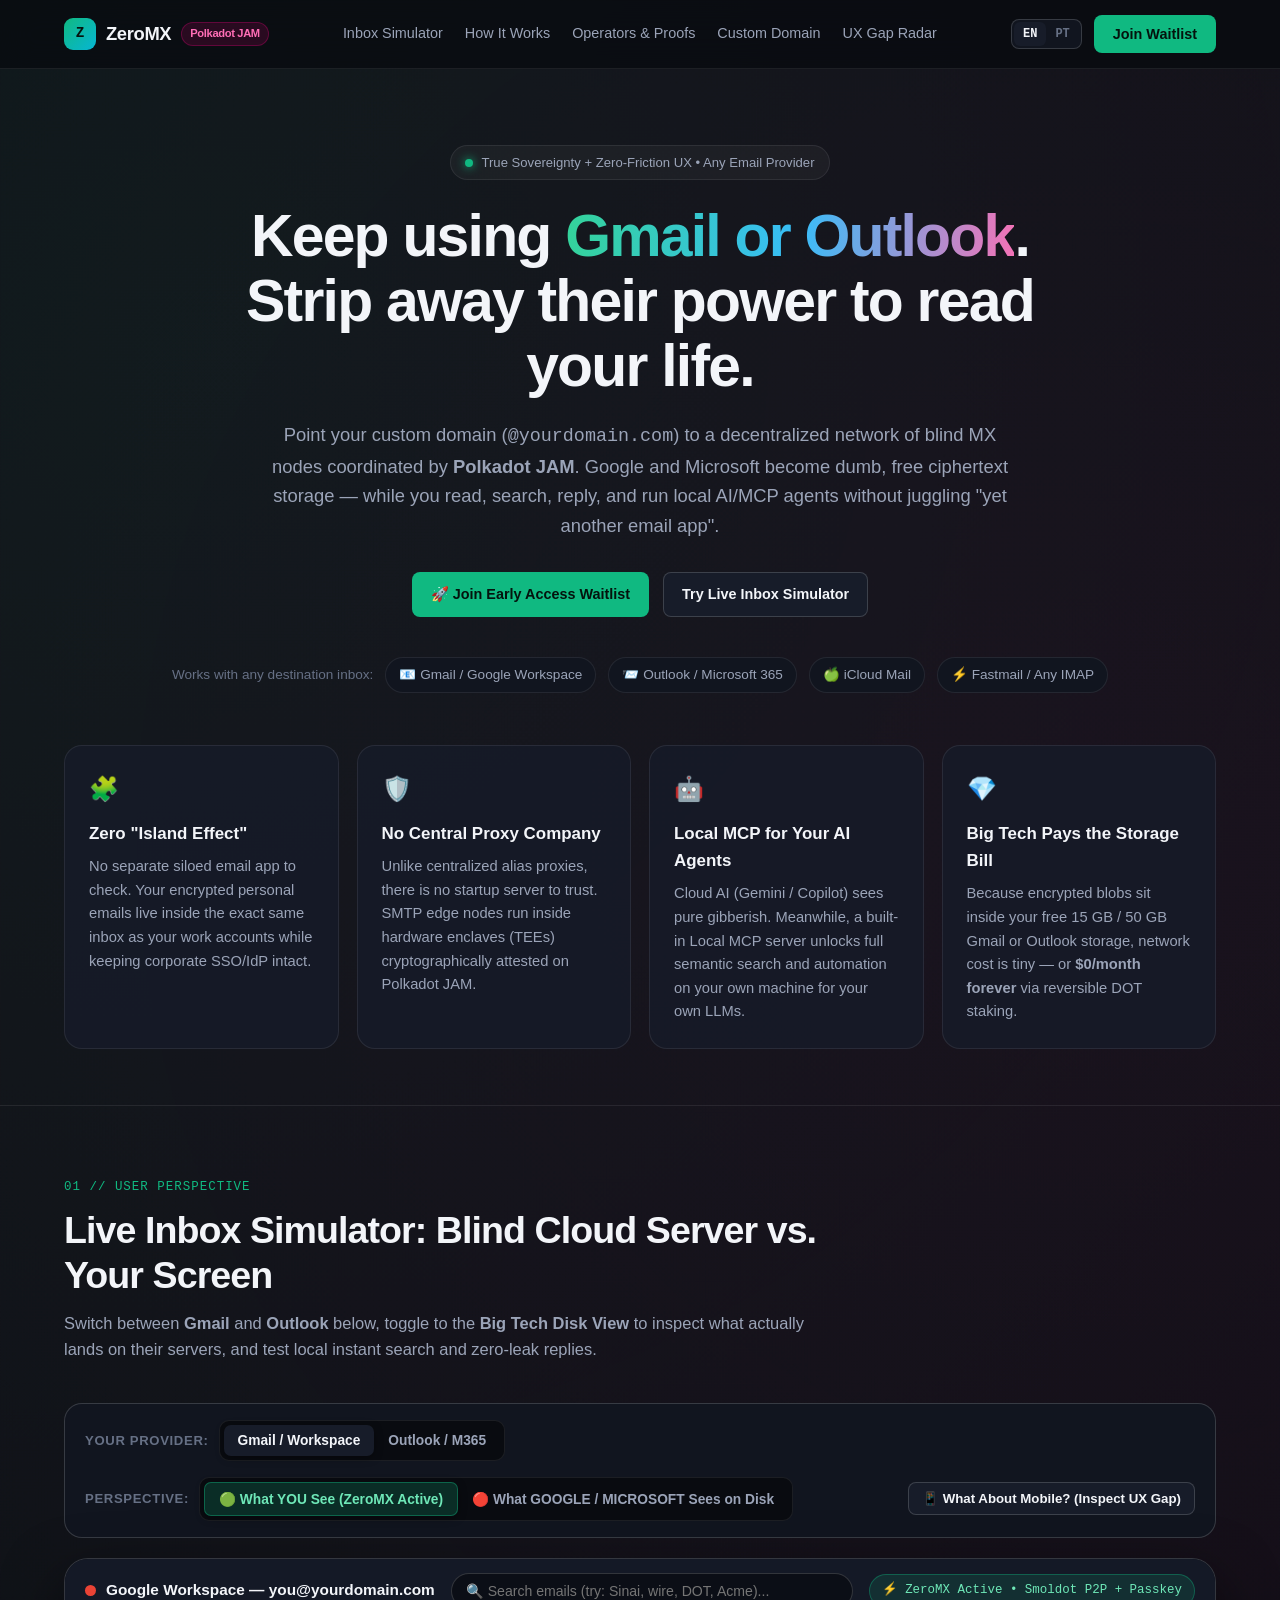
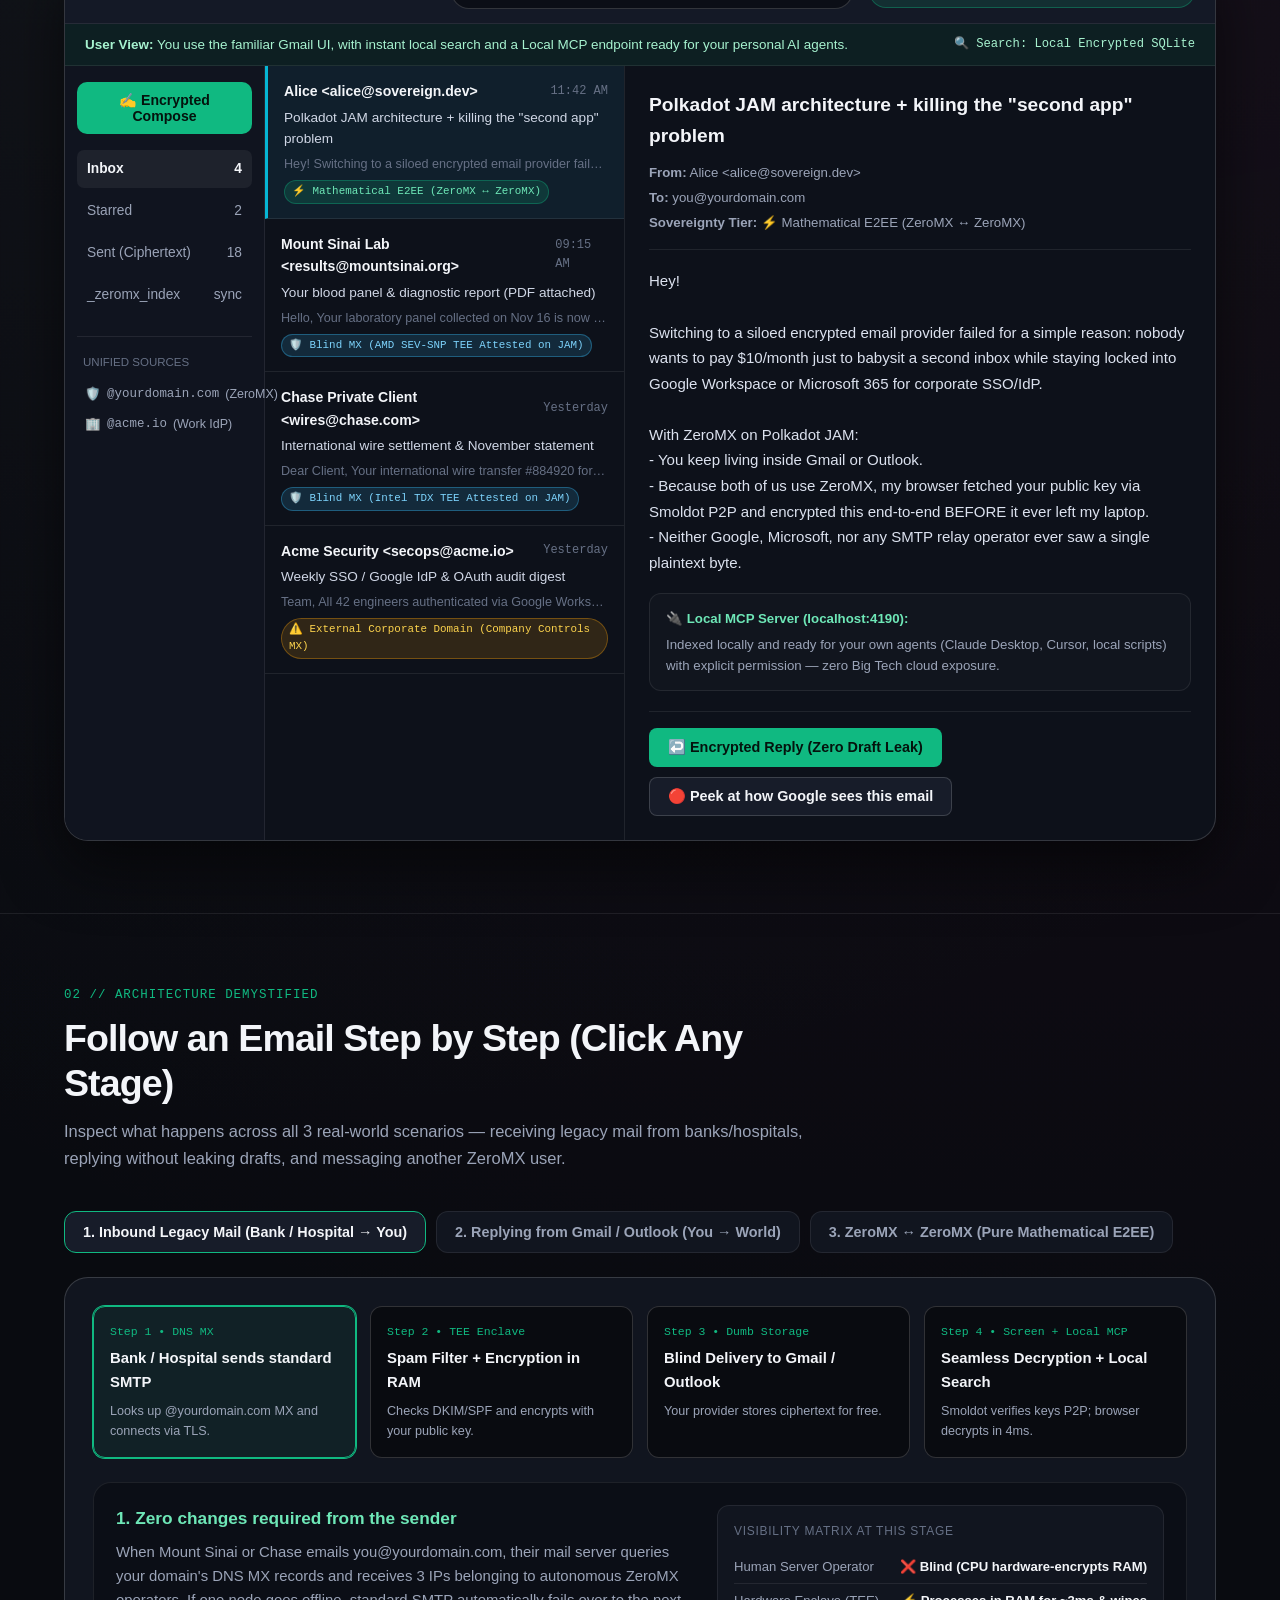
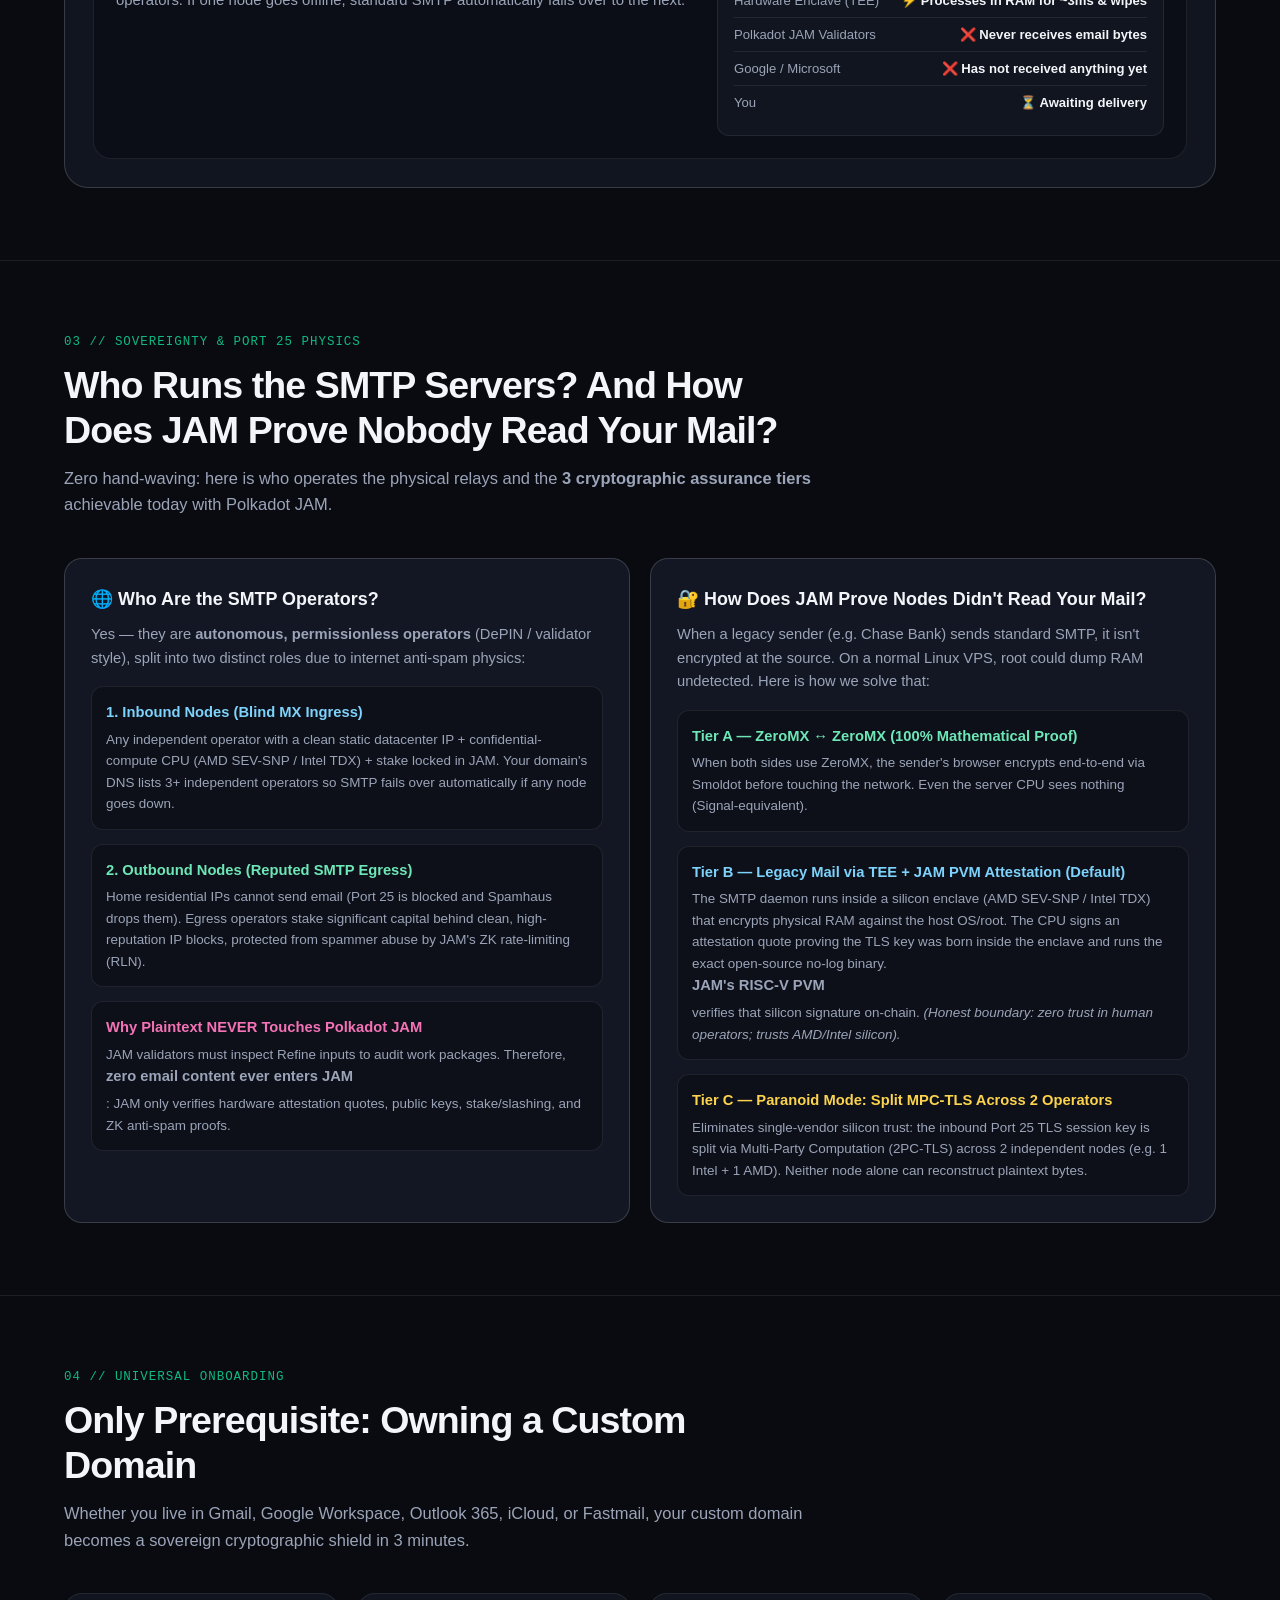
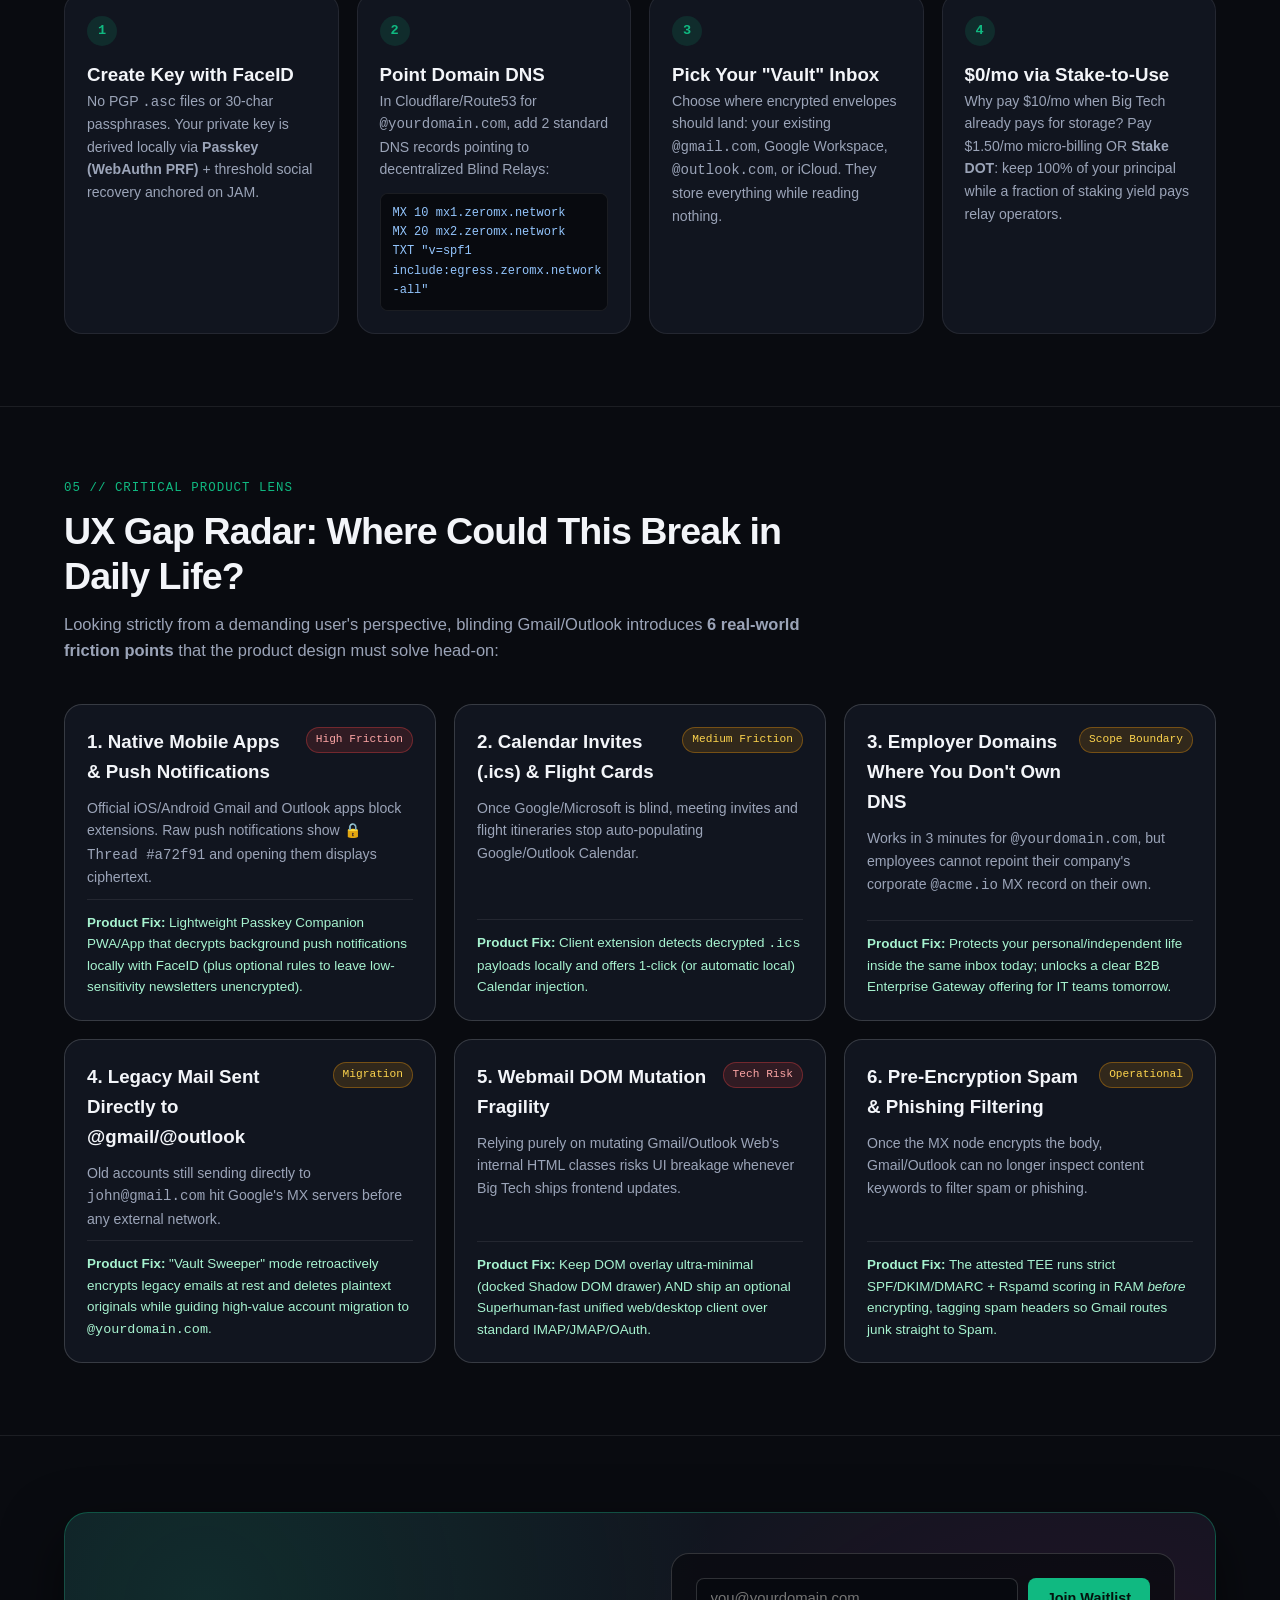
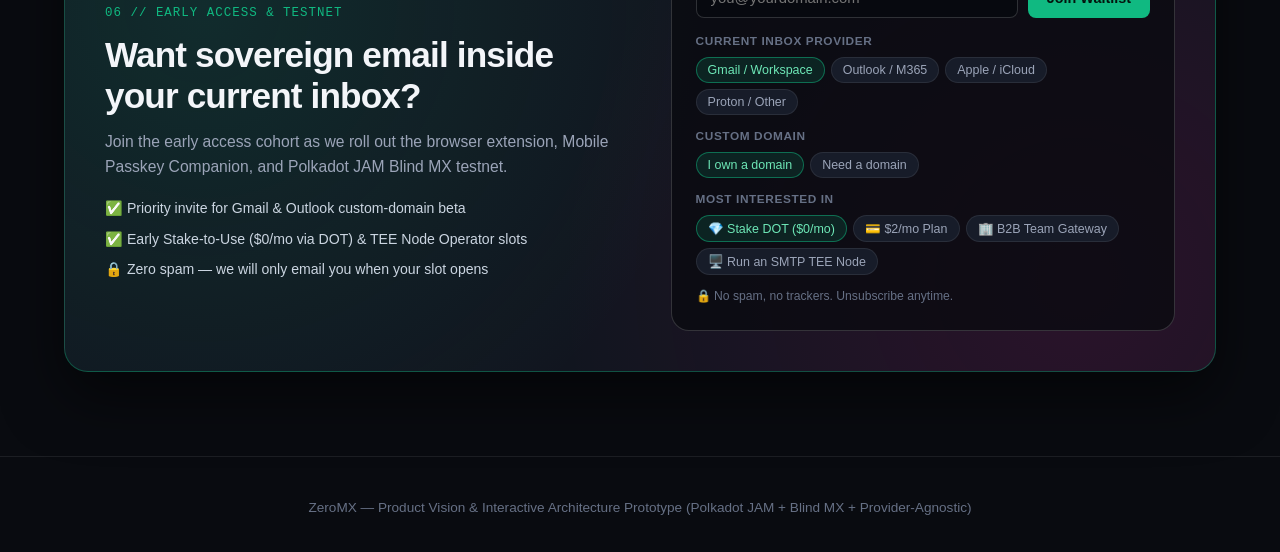
==== commit be99d0be: "feat: add Early Access Waitlist UI and /api/waitlist serverless endpoint" ====
--- a/site/index.html
+++ b/site/index.html
@@ -28,7 +28,7 @@
           <button class="lang-btn active" data-lang="en">EN</button>
           <button class="lang-btn" data-lang="pt">PT</button>
         </div>
-        <a href="#simulador" class="btn btn-primary" data-i18n="nav_cta">Try Live Demo</a>
+        <button type="button" class="btn btn-primary" id="navWaitlistBtn" data-i18n="nav_cta">Join Waitlist</button>
       </div>
     </div>
   </header>
@@ -50,8 +50,8 @@
           Google and Microsoft become dumb, free ciphertext storage — while you read, search, reply, and run local AI/MCP agents without juggling "yet another email app".
         </p>
         <div class="hero-actions">
-          <a href="#simulador" class="btn btn-primary" data-i18n="hero_btn_primary">See What Big Tech Sees vs. What You See</a>
-          <a href="#provas-jam" class="btn btn-secondary" data-i18n="hero_btn_secondary">Who Runs SMTP &amp; How Is Privacy Proven?</a>
+          <button type="button" class="btn btn-primary" id="heroWaitlistBtn" data-i18n="hero_btn_waitlist">🚀 Join Early Access Waitlist</button>
+          <a href="#simulador" class="btn btn-secondary" data-i18n="hero_btn_primary">Try Live Inbox Simulator</a>
         </div>
 
         <div class="provider-strip">
@@ -246,6 +246,27 @@
         <div class="gaps-grid" id="gapsGrid"></div>
       </div>
     </section>
+
+    <!-- Early Access Waitlist Section -->
+    <section id="waitlist" class="waitlist-section">
+      <div class="container">
+        <div class="waitlist-banner">
+          <div class="waitlist-copy">
+            <span class="section-tag" data-i18n="wl_tag">06 // Early Access &amp; Testnet</span>
+            <h2 data-i18n="wl_title">Want sovereign email inside your current inbox?</h2>
+            <p data-i18n="wl_desc">
+              Join the early access cohort as we roll out the browser extension, Mobile Passkey Companion, and Polkadot JAM Blind MX testnet.
+            </p>
+            <ul class="waitlist-perks">
+              <li data-i18n="wl_perk1">✅ Priority invite for Gmail &amp; Outlook custom-domain beta</li>
+              <li data-i18n="wl_perk2">✅ Early Stake-to-Use ($0/mo via DOT) &amp; TEE Node Operator slots</li>
+              <li data-i18n="wl_perk3">🔒 Zero spam — we will only email you when your slot opens</li>
+            </ul>
+          </div>
+          <div class="waitlist-form-box" id="inlineWaitlistMount"></div>
+        </div>
+      </div>
+    </section>
   </main>
 
   <!-- Modal: Secure Reply / Mobile Preview -->
--- a/site/styles.css
+++ b/site/styles.css
@@ -1060,6 +1060,168 @@
   font-size: 0.9rem;
 }
 
+/* Waitlist Section & Choice Chips */
+.waitlist-section {
+  padding: 76px 0 84px;
+}
+
+.waitlist-banner {
+  background:
+    radial-gradient(circle at 12% 20%, rgba(16, 185, 129, 0.14), transparent 48%),
+    radial-gradient(circle at 88% 80%, rgba(230, 0, 122, 0.12), transparent 48%),
+    var(--bg-surface);
+  border: 1px solid rgba(16, 185, 129, 0.35);
+  border-radius: var(--radius-xl);
+  padding: 40px;
+  box-shadow: var(--shadow-lg);
+  display: grid;
+  grid-template-columns: 1.05fr 1fr;
+  gap: 36px;
+  align-items: center;
+}
+
+@media (max-width: 900px) {
+  .waitlist-banner {
+    grid-template-columns: 1fr;
+    padding: 28px 22px;
+  }
+}
+
+.waitlist-copy h2 {
+  font-size: clamp(1.65rem, 2.8vw, 2.2rem);
+  line-height: 1.18;
+  letter-spacing: -0.025em;
+  margin-bottom: 12px;
+}
+
+.waitlist-copy p {
+  color: var(--text-secondary);
+  font-size: 0.98rem;
+  margin-bottom: 18px;
+}
+
+.waitlist-perks {
+  list-style: none;
+  display: flex;
+  flex-direction: column;
+  gap: 8px;
+  font-size: 0.88rem;
+  color: #cbd5e1;
+}
+
+.waitlist-form-box {
+  background: rgba(9, 11, 16, 0.78);
+  border: 1px solid var(--border-strong);
+  border-radius: var(--radius-lg);
+  padding: 24px;
+}
+
+.wl-input-row {
+  display: flex;
+  gap: 10px;
+  margin-bottom: 14px;
+}
+
+@media (max-width: 520px) {
+  .wl-input-row {
+    flex-direction: column;
+  }
+}
+
+.wl-email-input {
+  flex: 1;
+  background: #07090f;
+  border: 1px solid var(--border-strong);
+  border-radius: var(--radius-sm);
+  padding: 11px 14px;
+  color: var(--text-primary);
+  font-size: 0.93rem;
+  outline: none;
+}
+
+.wl-email-input:focus {
+  border-color: var(--accent-emerald);
+}
+
+.wl-chip-group {
+  margin-bottom: 12px;
+}
+
+.wl-chip-label {
+  display: block;
+  font-size: 0.74rem;
+  color: var(--text-muted);
+  text-transform: uppercase;
+  letter-spacing: 0.05em;
+  margin-bottom: 6px;
+  font-weight: 600;
+}
+
+.wl-chips {
+  display: flex;
+  flex-wrap: wrap;
+  gap: 6px;
+}
+
+.wl-chip {
+  background: var(--bg-elevated);
+  border: 1px solid var(--border-subtle);
+  color: var(--text-secondary);
+  font-size: 0.78rem;
+  font-weight: 500;
+  padding: 5px 11px;
+  border-radius: 999px;
+  cursor: pointer;
+  transition: all 0.15s;
+}
+
+.wl-chip:hover {
+  border-color: var(--border-strong);
+  color: var(--text-primary);
+}
+
+.wl-chip.selected {
+  background: var(--accent-emerald-dim);
+  border-color: rgba(16, 185, 129, 0.5);
+  color: #6ee7b7;
+}
+
+.wl-note {
+  font-size: 0.76rem;
+  color: var(--text-muted);
+  margin-top: 10px;
+}
+
+.wl-error {
+  color: #fca5a5;
+  font-size: 0.8rem;
+  margin-top: 8px;
+}
+
+.wl-success-box {
+  text-align: center;
+  padding: 14px 8px;
+}
+
+.wl-success-box h3 {
+  color: #6ee7b7;
+  font-size: 1.18rem;
+  margin: 8px 0;
+}
+
+.wl-success-box p {
+  color: var(--text-secondary);
+  font-size: 0.88rem;
+  margin-bottom: 16px;
+}
+
+.hp-hidden {
+  position: absolute;
+  left: -9999px;
+  opacity: 0;
+  pointer-events: none;
+}
+
 .footer {
   padding: 40px 0;
   border-top: 1px solid var(--border-subtle);
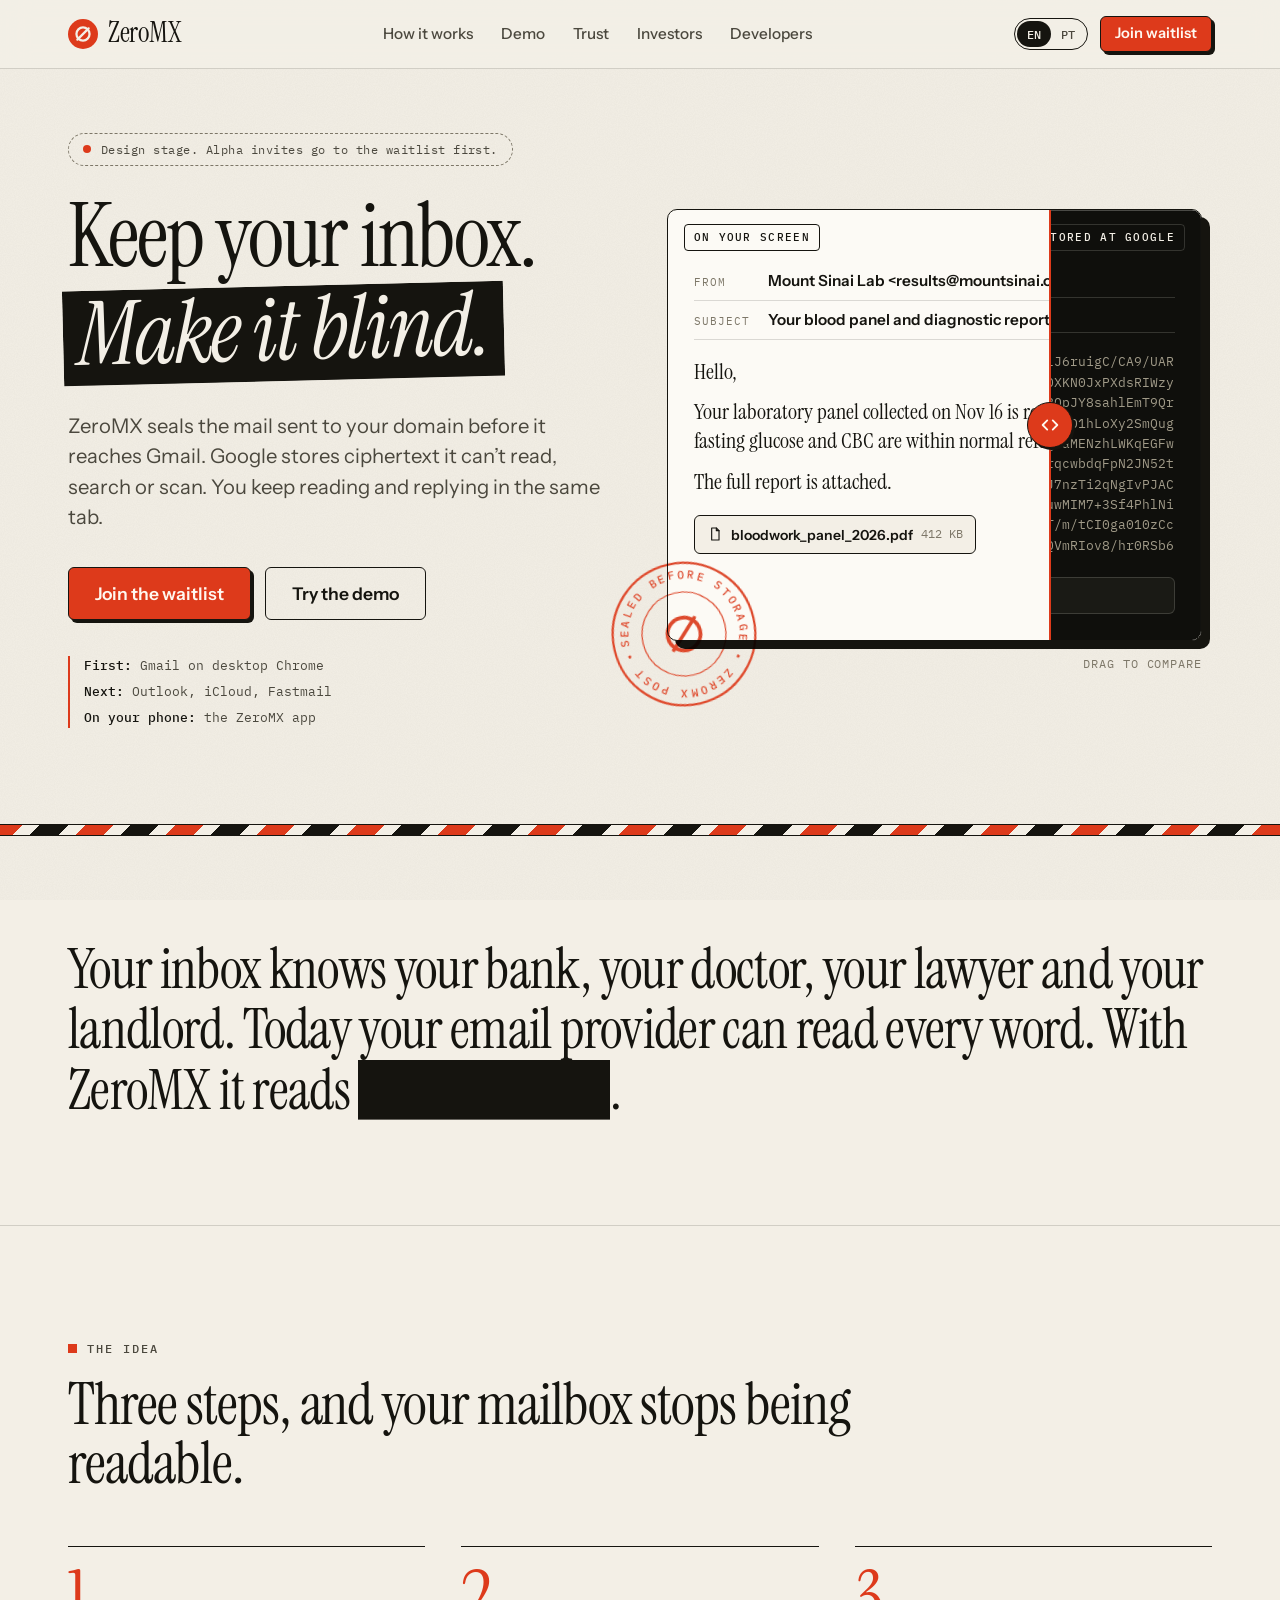
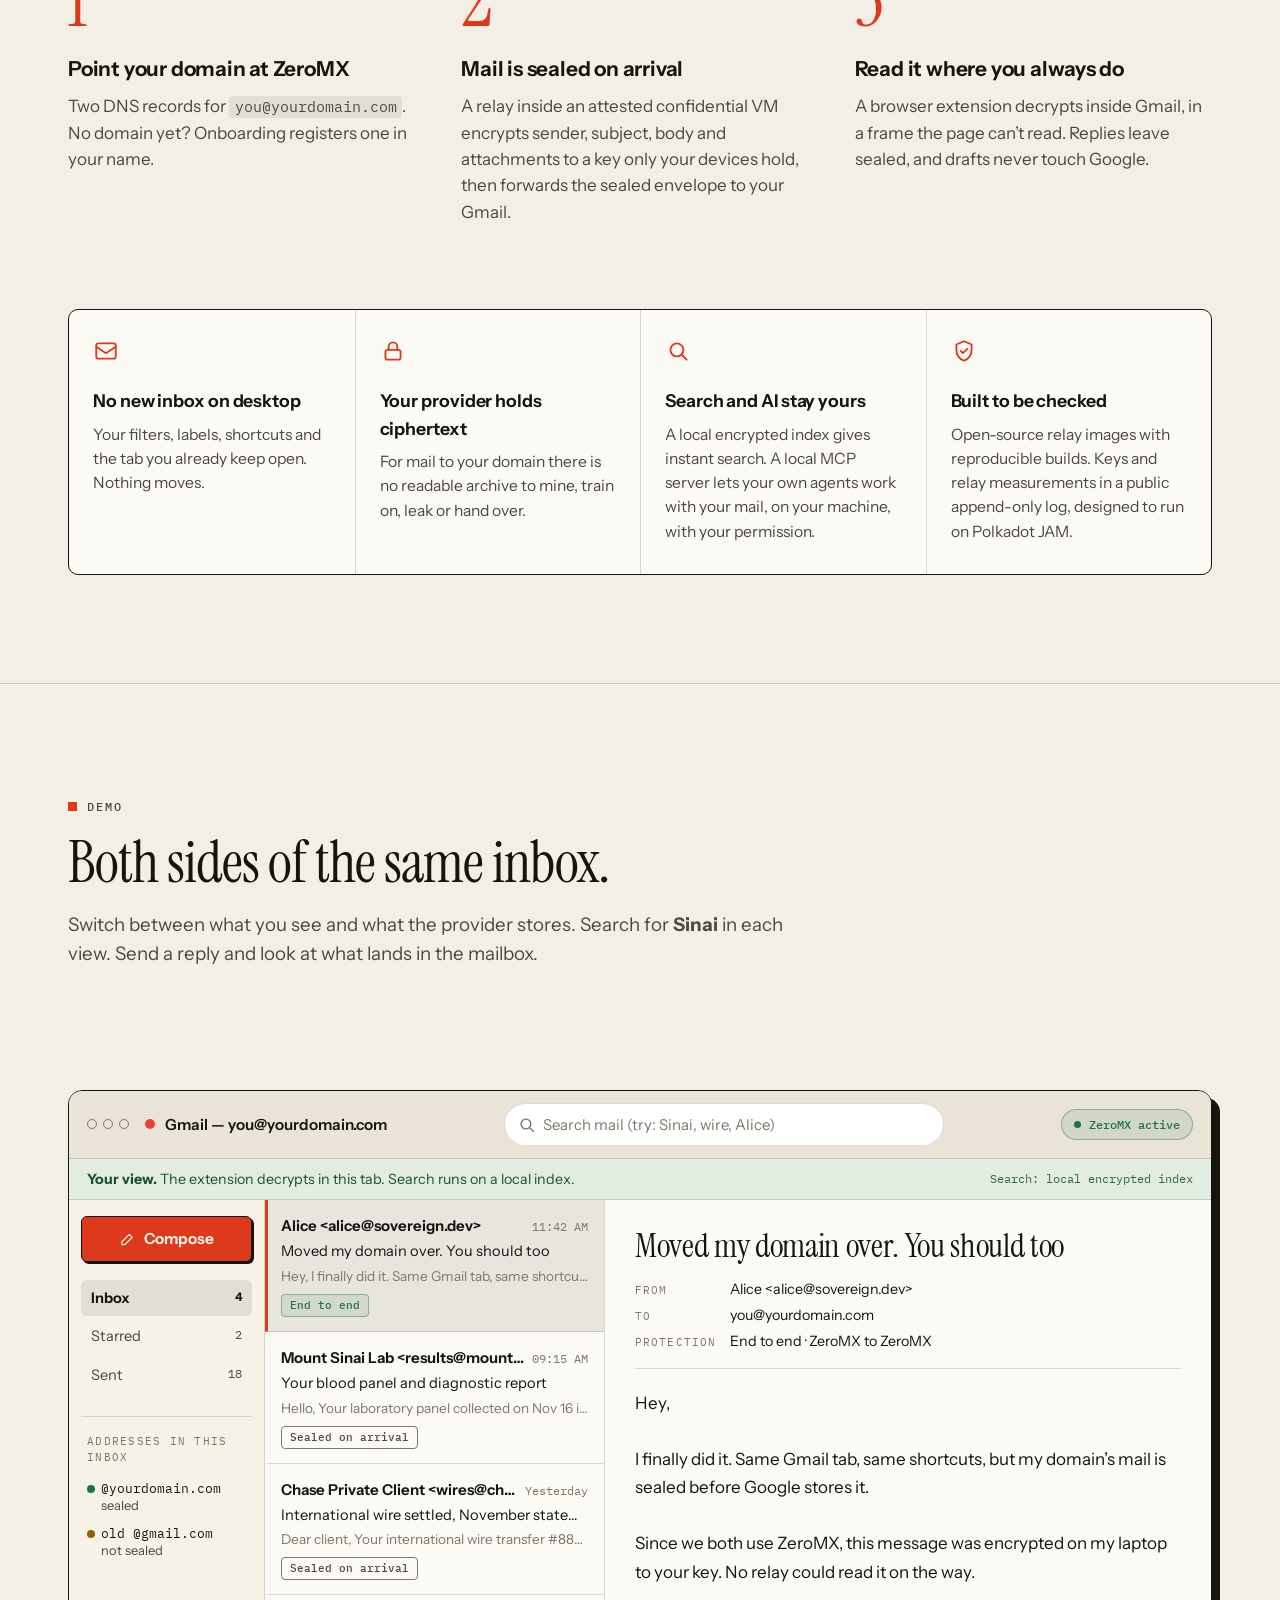
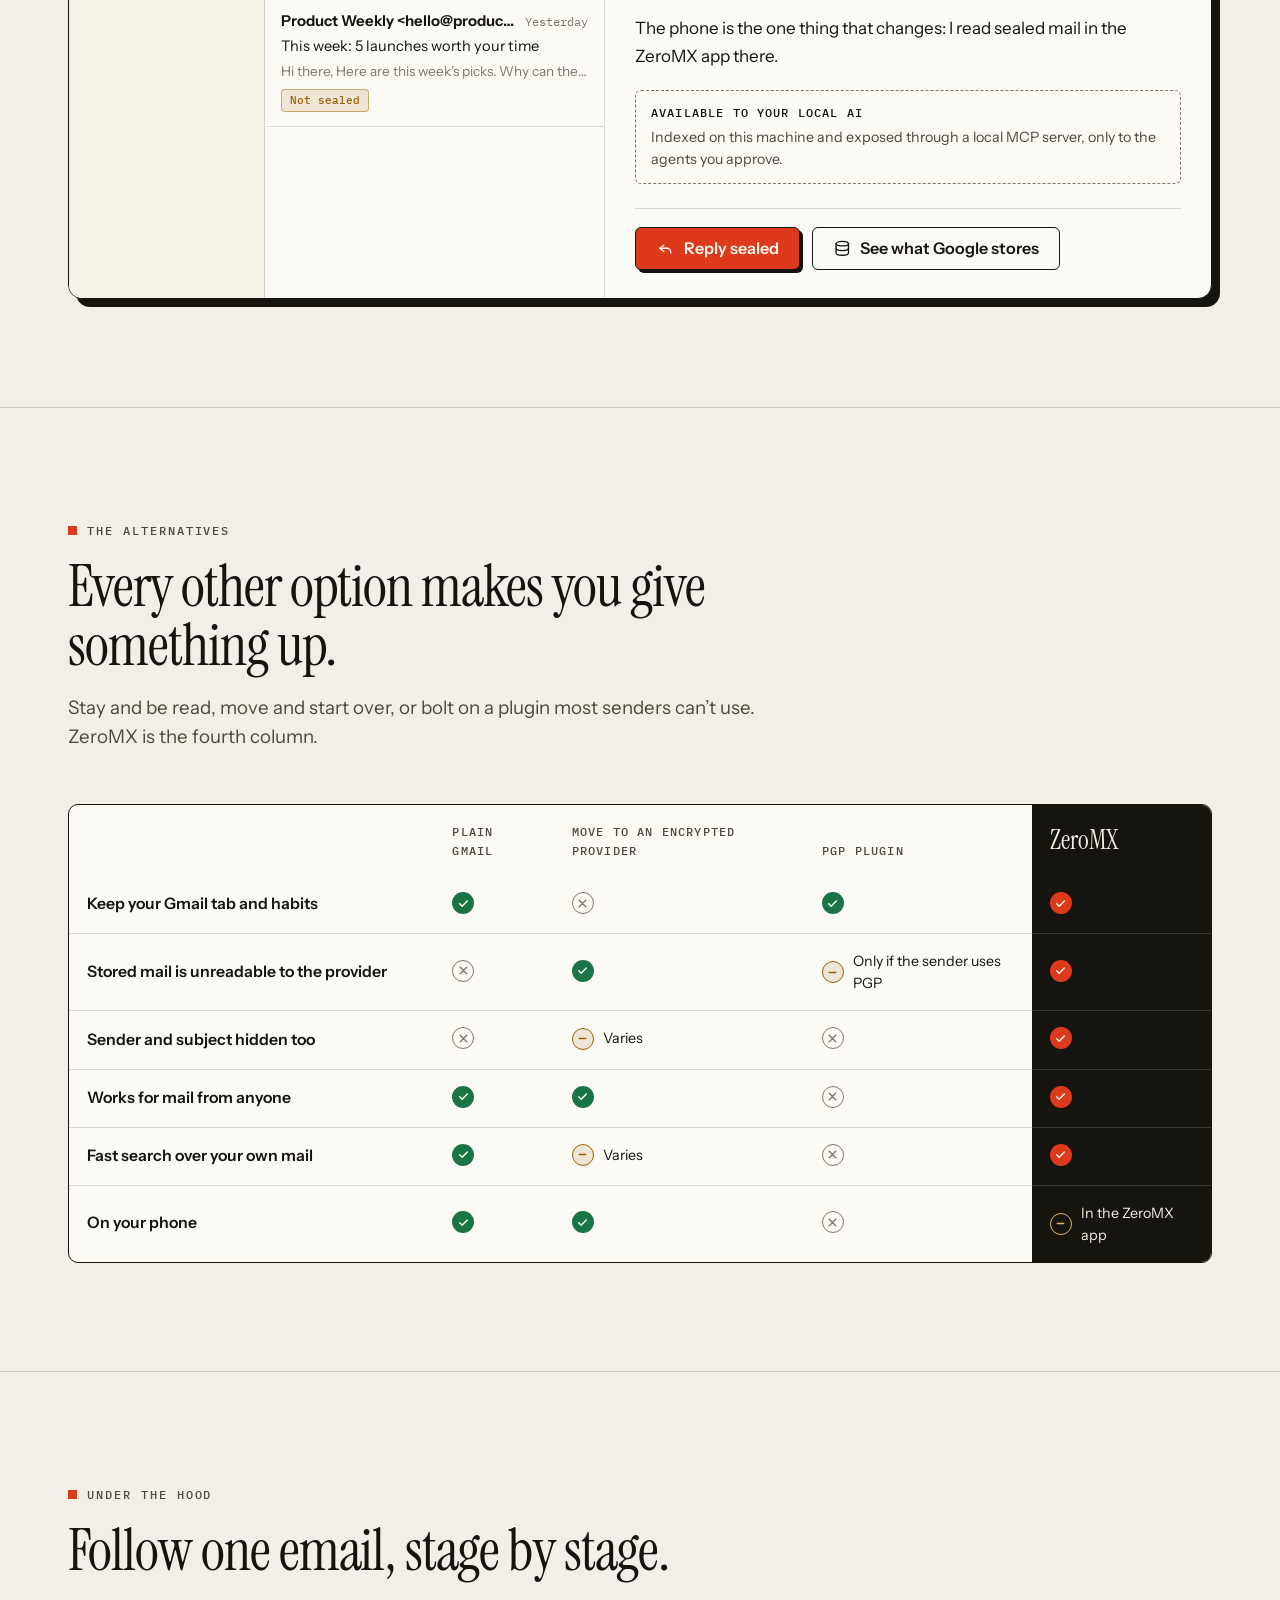
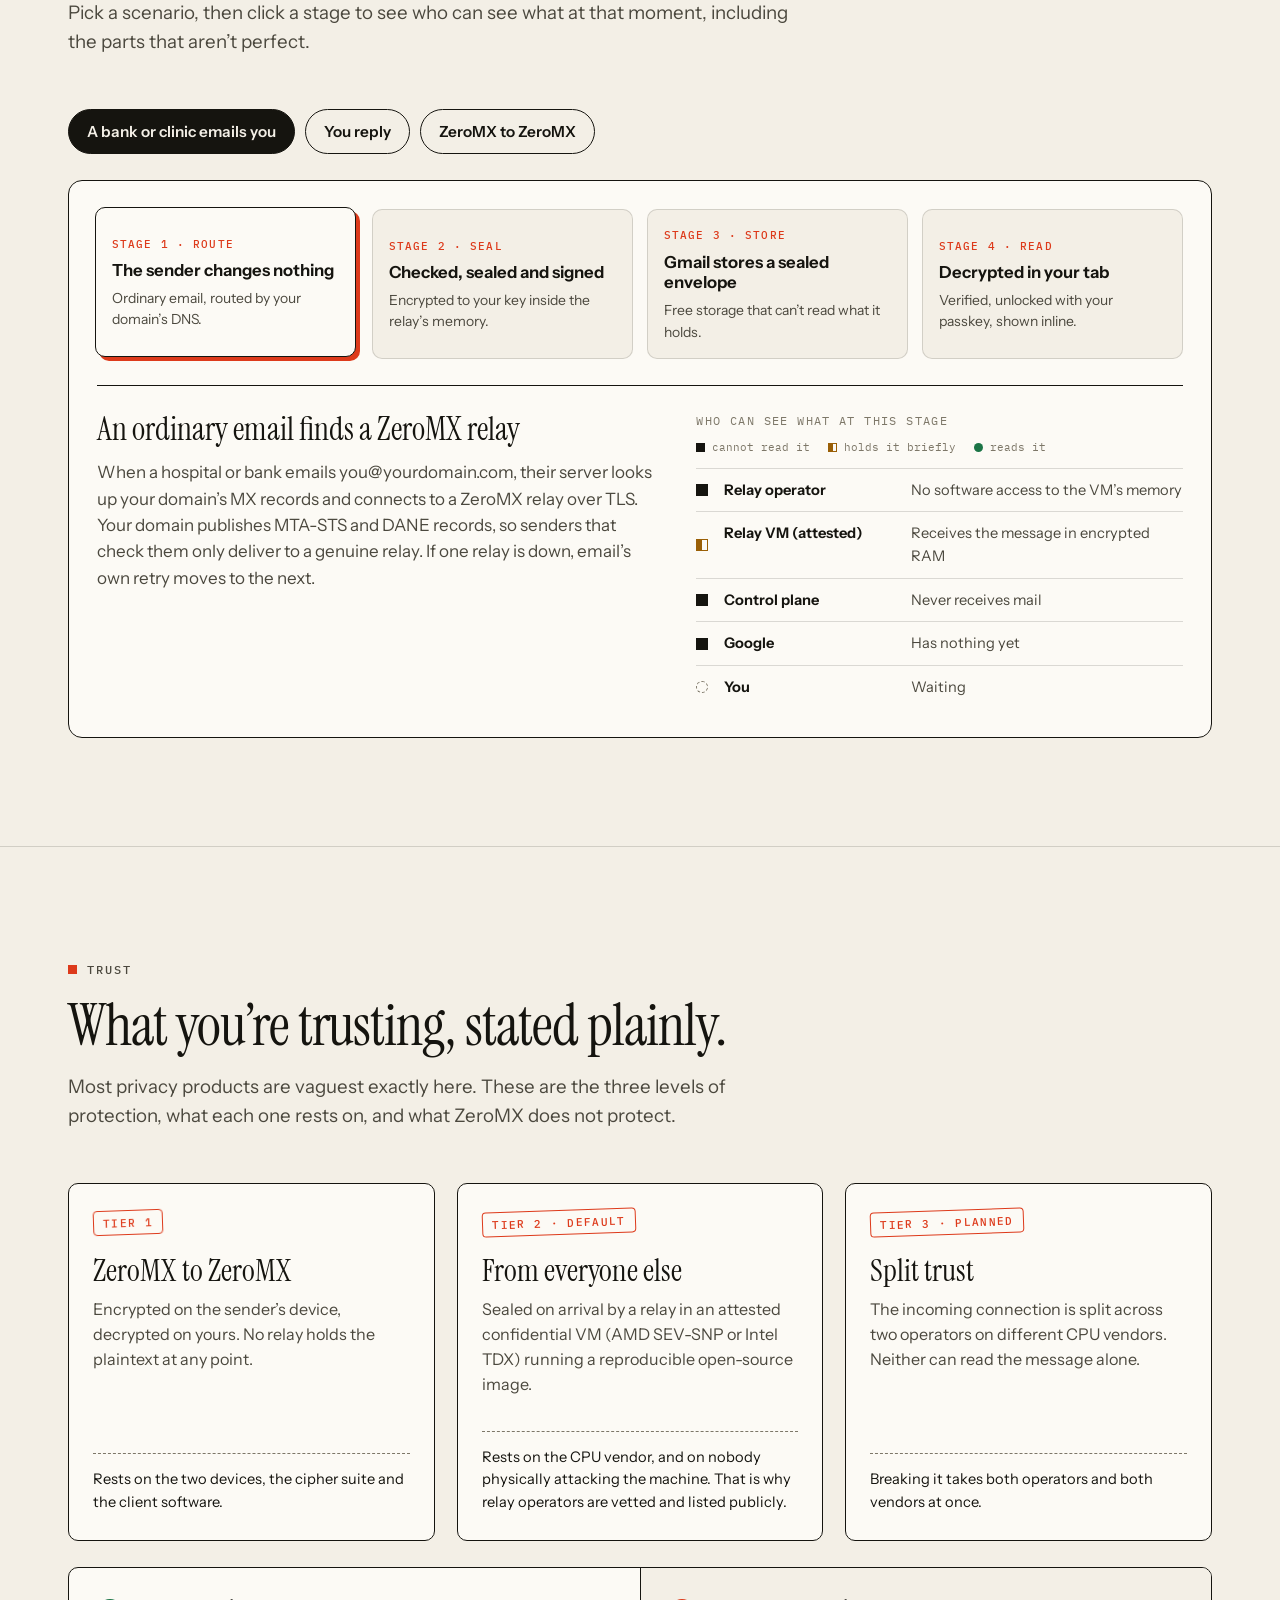
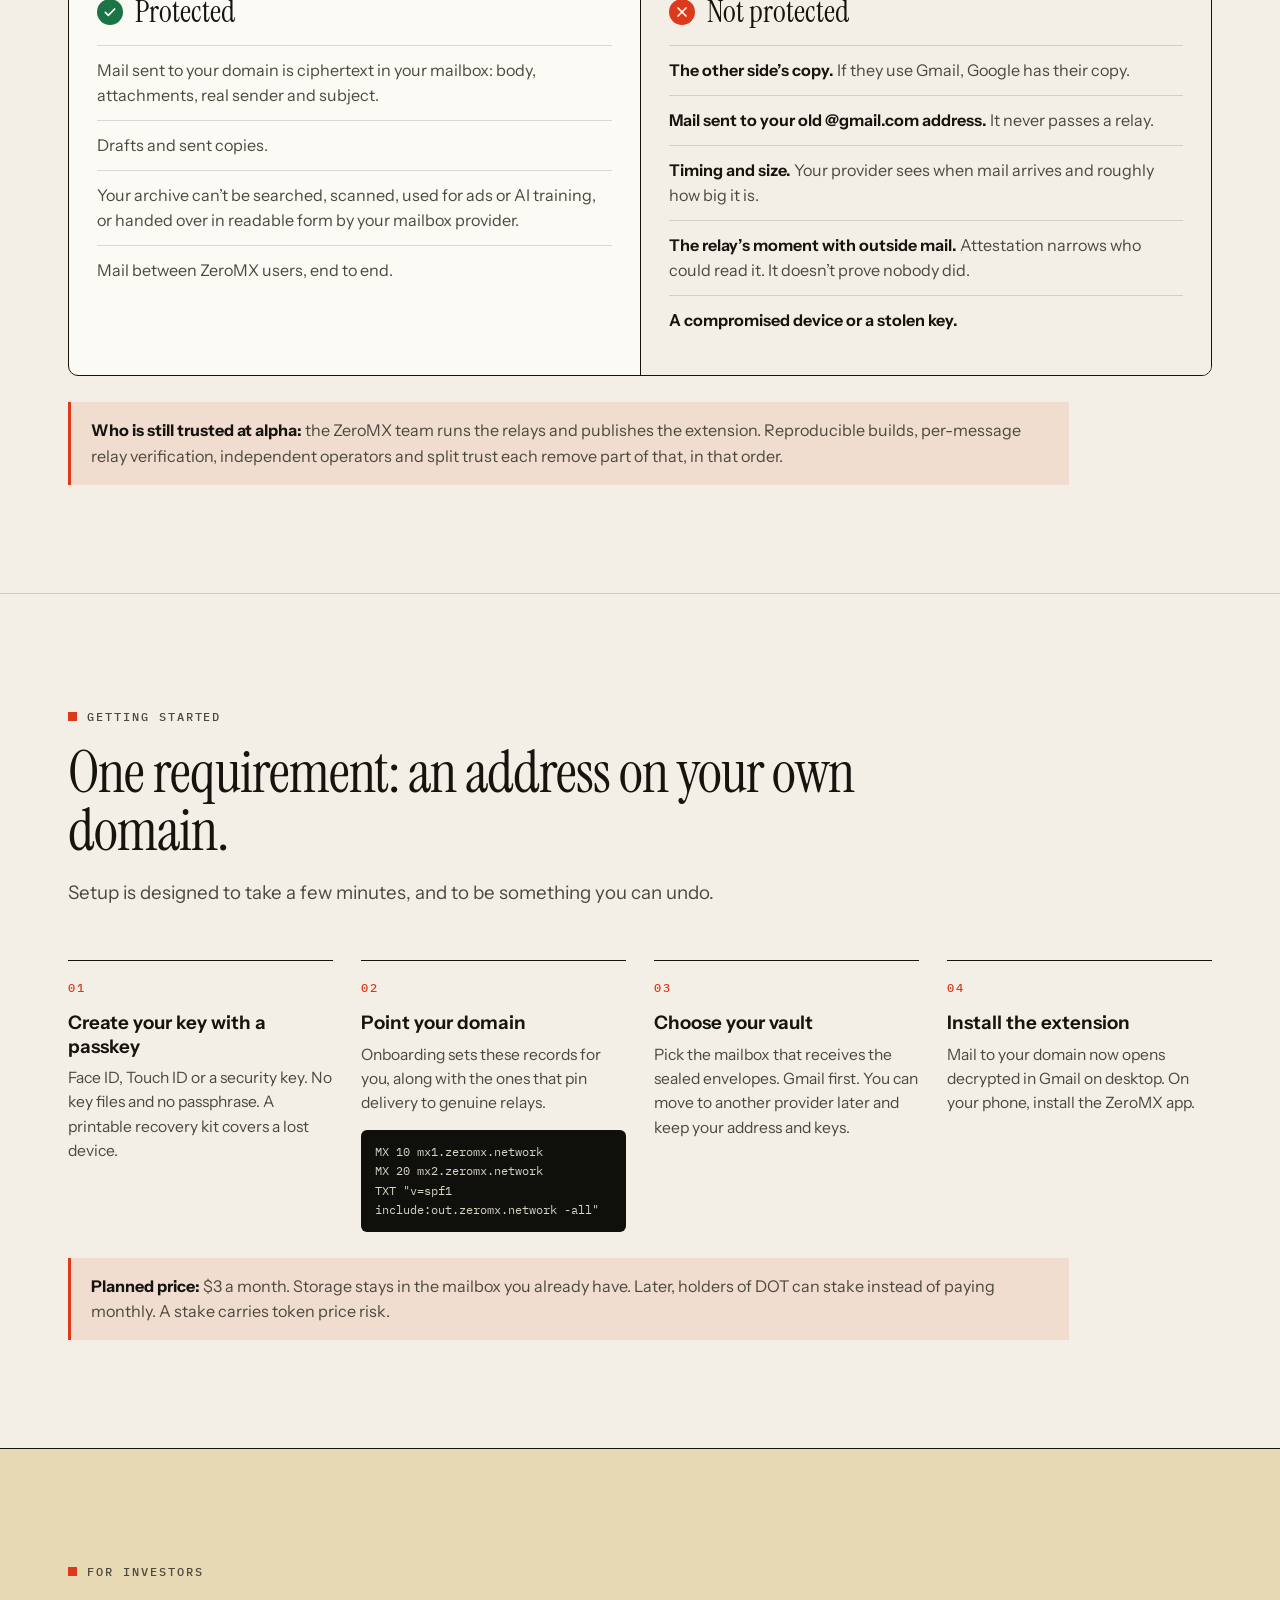
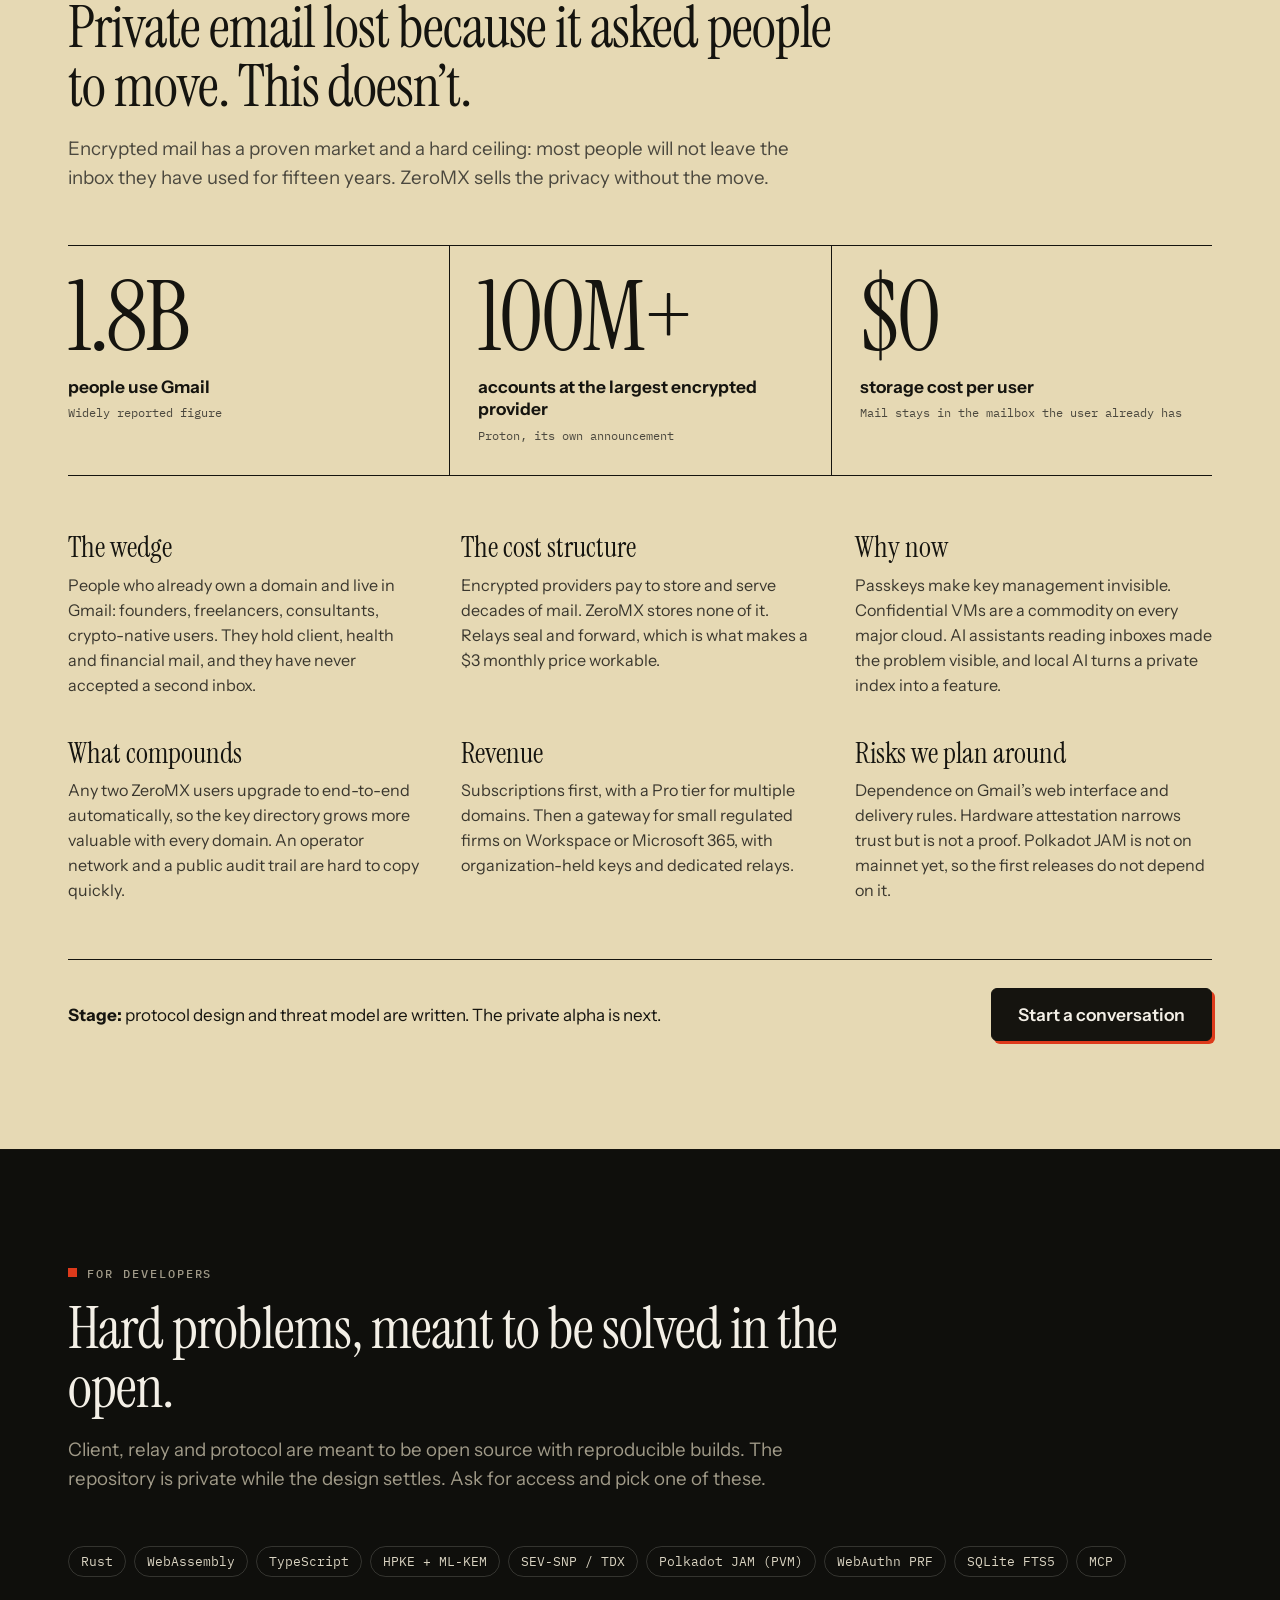
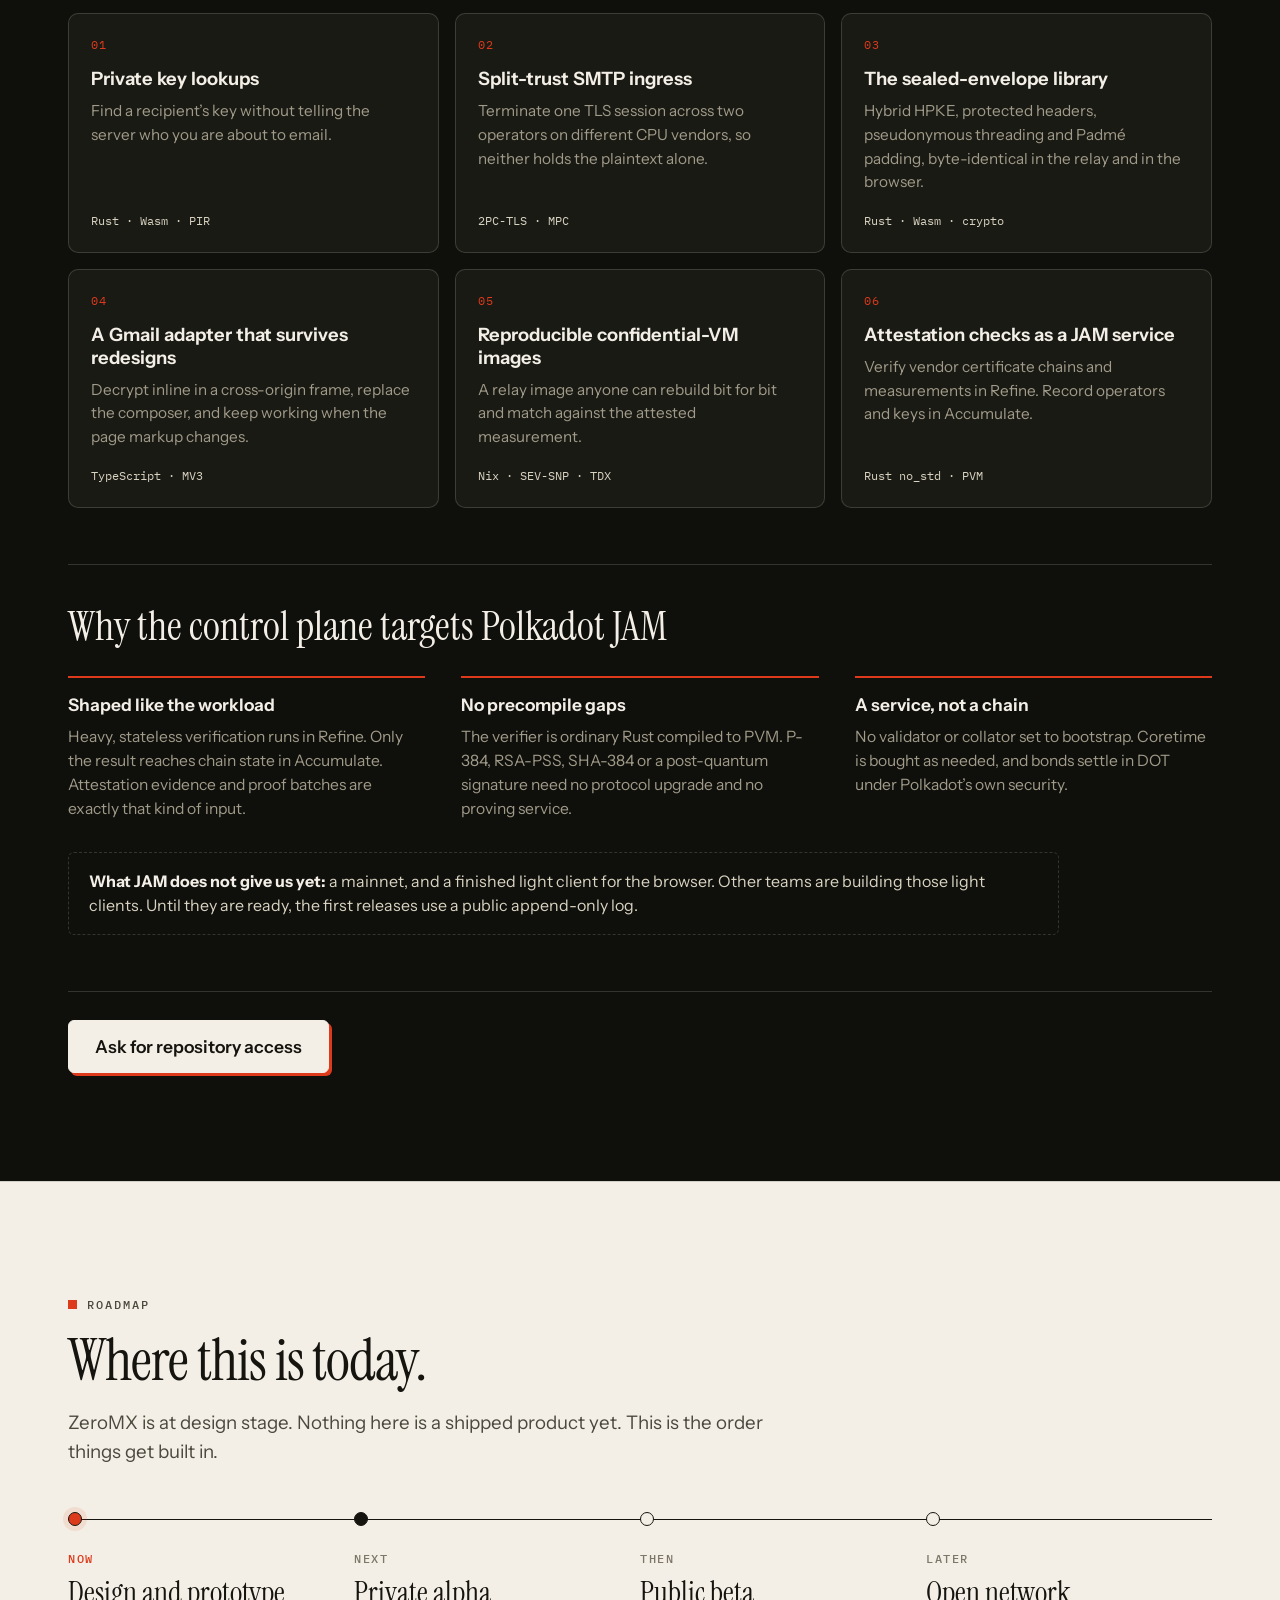
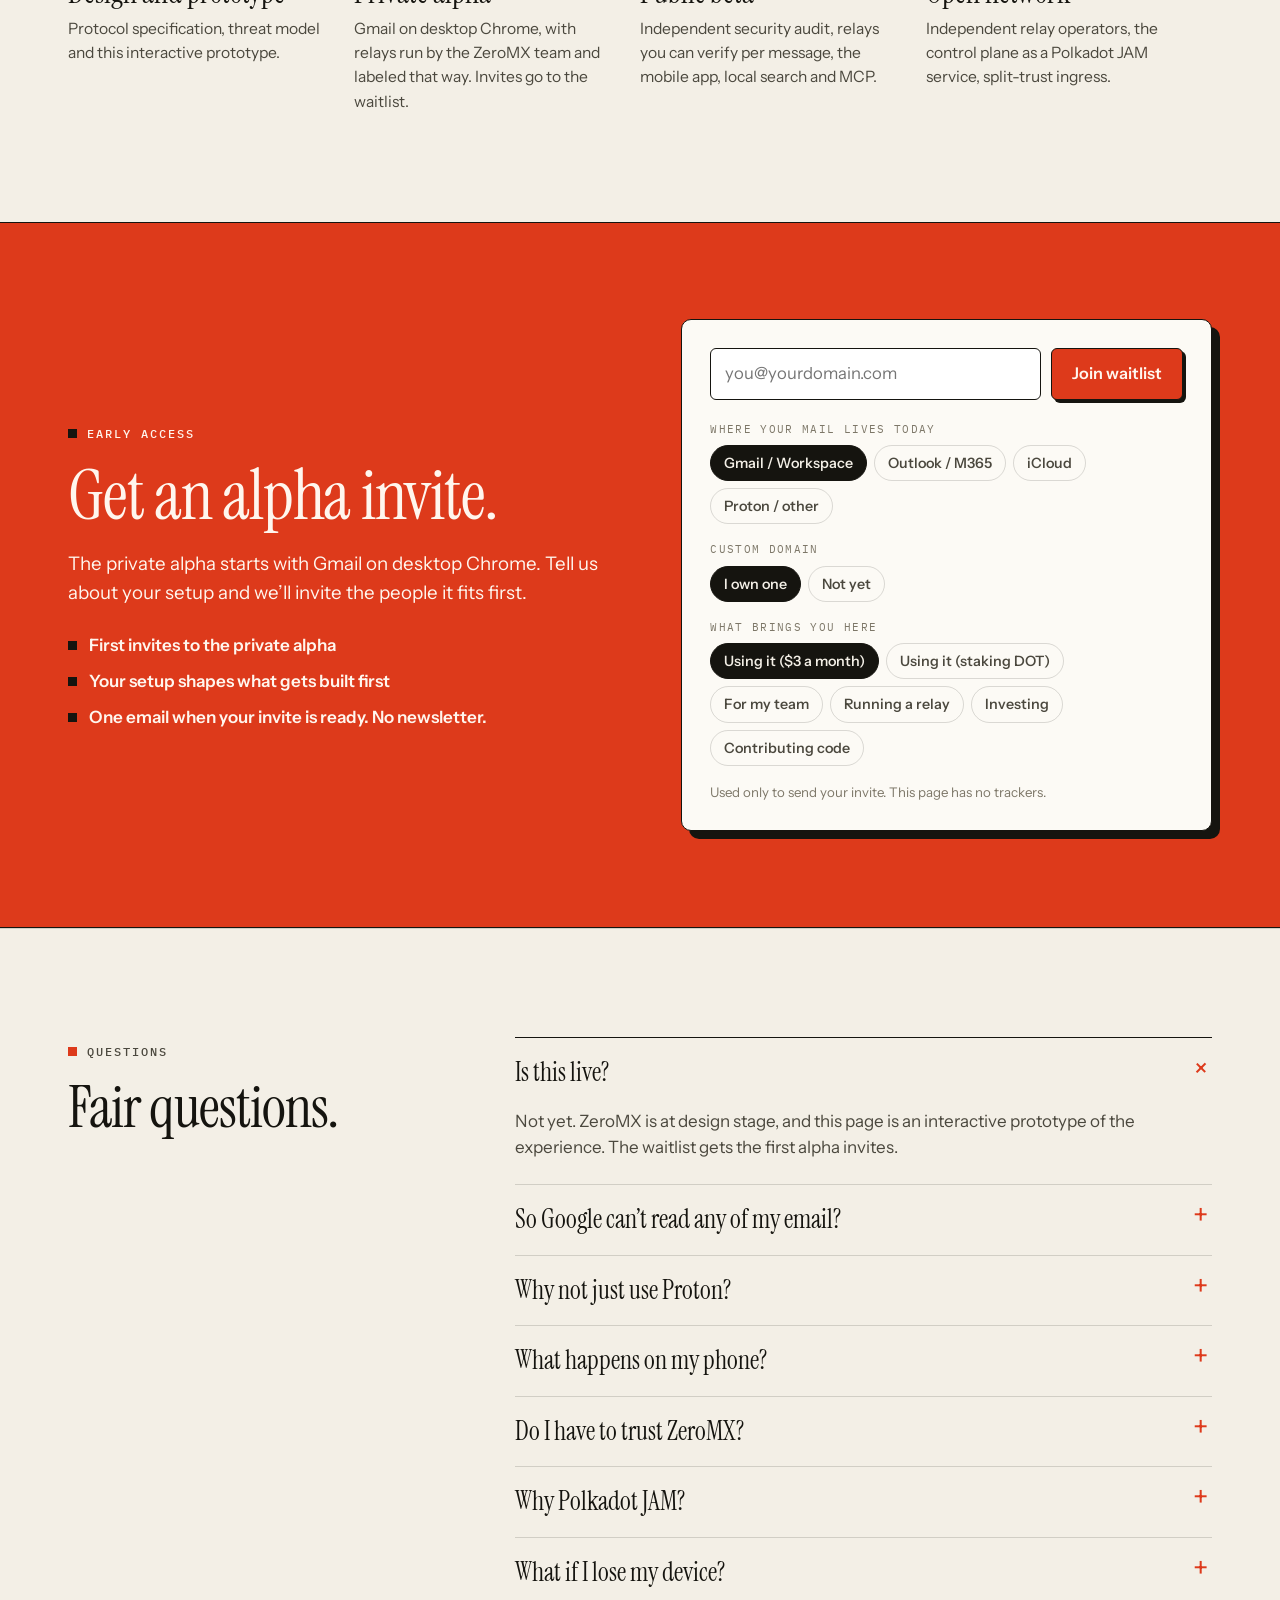
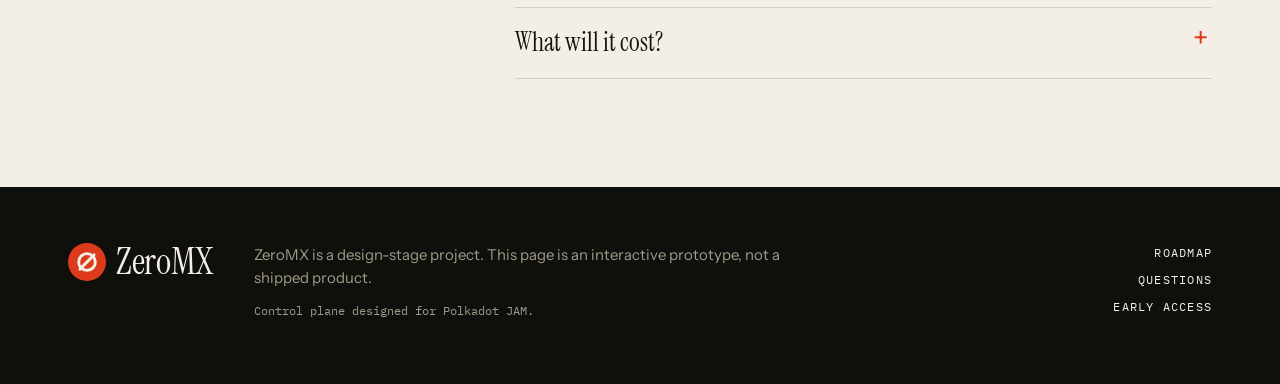
==== commit b742b191: "feat(site): re-brand the landing page around the sealed-post identity Rebuild the page for three aud" ====
--- a/site/index.html
+++ b/site/index.html
@@ -3,283 +3,412 @@
 <head>
   <meta charset="UTF-8" />
   <meta name="viewport" content="width=device-width, initial-scale=1.0" />
-  <title>ZeroMX — Sovereign Email Inside Gmail or Outlook (Powered by Polkadot JAM)</title>
+  <title>ZeroMX — Keep your inbox. Make it blind.</title>
+  <meta name="description" content="ZeroMX seals the mail sent to your domain before it reaches Gmail. Your provider stores ciphertext it cannot read. You keep reading and replying in the same tab." />
+  <meta name="theme-color" content="#f3efe6" />
+  <meta name="color-scheme" content="light" />
+
+  <meta property="og:type" content="website" />
+  <meta property="og:site_name" content="ZeroMX" />
+  <meta property="og:title" content="ZeroMX — Keep your inbox. Make it blind." />
+  <meta property="og:description" content="Mail sent to your domain is sealed before it reaches Gmail. Google stores ciphertext. You keep reading and replying in the same tab." />
+  <meta property="og:image" content="/og.png" />
+  <meta property="og:image:width" content="1200" />
+  <meta property="og:image:height" content="630" />
+  <meta name="twitter:card" content="summary_large_image" />
+  <meta name="twitter:title" content="ZeroMX — Keep your inbox. Make it blind." />
+  <meta name="twitter:description" content="Mail sent to your domain is sealed before it reaches Gmail. Google stores ciphertext. You keep reading and replying in the same tab." />
+  <meta name="twitter:image" content="/og.png" />
+
+  <link rel="icon" href="favicon.svg" type="image/svg+xml" />
+  <link rel="preload" href="fonts/instrument-sans-latin-wght-normal.woff2" as="font" type="font/woff2" crossorigin />
+  <link rel="preload" href="fonts/instrument-serif-latin-400-normal.woff2" as="font" type="font/woff2" crossorigin />
   <link rel="stylesheet" href="styles.css" />
 </head>
 <body>
-
-  <!-- Navbar -->
+  <a class="skip-link" href="#main">Skip to content</a>
+
   <header class="navbar">
     <div class="container nav-inner">
-      <a href="#" class="brand">
-        <span class="brand-mark">Z</span>
+      <a href="#top" class="brand" aria-label="ZeroMX">
+        <svg class="brand-mark" viewBox="0 0 32 32" aria-hidden="true">
+          <circle cx="16" cy="16" r="16" fill="currentColor" />
+          <circle cx="16" cy="16" r="7" fill="none" stroke="#f3efe6" stroke-width="2.4" />
+          <path d="M10 22L22 10" stroke="#f3efe6" stroke-width="2.4" stroke-linecap="round" />
+        </svg>
         <span>ZeroMX</span>
-        <span class="brand-badge">Polkadot JAM</span>
       </a>
-      <nav class="nav-links">
-        <a href="#simulador" data-i18n="nav_sim">Inbox Simulator</a>
-        <a href="#arquitetura" data-i18n="nav_arch">How It Works</a>
-        <a href="#provas-jam" data-i18n="nav_proofs">Operators &amp; Proofs</a>
-        <a href="#onboarding" data-i18n="nav_onboard">Custom Domain</a>
-        <a href="#gaps" data-i18n="nav_gaps">UX Gap Radar</a>
+      <nav class="nav-links" aria-label="Sections">
+        <a href="#how" data-i18n="nav_how">How it works</a>
+        <a href="#demo" data-i18n="nav_demo">Demo</a>
+        <a href="#trust" data-i18n="nav_trust">Trust</a>
+        <a href="#investors" data-i18n="nav_investors">Investors</a>
+        <a href="#developers" data-i18n="nav_developers">Developers</a>
       </nav>
       <div class="nav-right">
-        <div class="lang-switch" id="langSwitch" aria-label="Language selector">
-          <button class="lang-btn active" data-lang="en">EN</button>
-          <button class="lang-btn" data-lang="pt">PT</button>
-        </div>
-        <button type="button" class="btn btn-primary" id="navWaitlistBtn" data-i18n="nav_cta">Join Waitlist</button>
+        <div class="lang-switch" id="langSwitch" role="group" aria-label="Language">
+          <button type="button" class="lang-btn active" data-lang="en" aria-pressed="true">EN</button>
+          <button type="button" class="lang-btn" data-lang="pt" aria-pressed="false">PT</button>
+        </div>
+        <button type="button" class="btn btn-primary btn-sm" id="navWaitlistBtn" data-i18n="nav_cta">Join waitlist</button>
       </div>
     </div>
   </header>
 
-  <!-- Hero -->
-  <main>
-    <section class="hero" style="border-top: none;">
-      <div class="container">
-        <div class="eyebrow">
-          <span class="dot"></span>
-          <span data-i18n="hero_eyebrow">True Sovereignty + Zero-Friction UX • Any Email Provider</span>
-        </div>
-        <h1 data-i18n-html="hero_title">
-          Keep using <span class="gradient-text">Gmail or Outlook</span>.<br />
-          Strip away their power to read your life.
-        </h1>
-        <p class="hero-sub" data-i18n-html="hero_sub">
-          Point your custom domain (<code>@yourdomain.com</code>) to a decentralized network of blind MX nodes coordinated by <strong>Polkadot JAM</strong>.
-          Google and Microsoft become dumb, free ciphertext storage — while you read, search, reply, and run local AI/MCP agents without juggling "yet another email app".
+  <main id="main">
+    <!-- Hero -->
+    <section class="hero" id="top">
+      <div class="container hero-inner">
+        <div class="hero-copy">
+          <p class="chip">
+            <span class="dot"></span>
+            <span data-i18n="hero_chip">Design stage. Alpha invites go to the waitlist first.</span>
+          </p>
+          <h1 data-i18n-html="hero_title">Keep your inbox.<br /><em>Make it blind.</em></h1>
+          <p class="hero-sub" data-i18n="hero_sub">
+            ZeroMX seals the mail sent to your domain before it reaches Gmail. Google stores ciphertext it can’t read, search or scan. You keep reading and replying in the same tab.
+          </p>
+          <div class="hero-actions">
+            <button type="button" class="btn btn-primary btn-lg" id="heroWaitlistBtn" data-i18n="hero_btn_waitlist">Join the waitlist</button>
+            <a href="#demo" class="btn btn-ghost btn-lg" data-i18n="hero_btn_primary">Try the demo</a>
+          </div>
+          <ul class="hero-facts">
+            <li data-i18n-html="hero_fact1"><strong>First:</strong> Gmail on desktop Chrome</li>
+            <li data-i18n-html="hero_fact2"><strong>Next:</strong> Outlook, iCloud, Fastmail</li>
+            <li data-i18n-html="hero_fact3"><strong>On your phone:</strong> the ZeroMX app</li>
+          </ul>
+        </div>
+
+        <div class="lens-wrap">
+          <div class="lens" id="lens"></div>
+          <svg class="postmark" viewBox="0 0 200 200" aria-hidden="true">
+            <defs><path id="pmArc" d="M100,100 m-74,0 a74,74 0 1,1 148,0 a74,74 0 1,1 -148,0" /></defs>
+            <circle cx="100" cy="100" r="95" fill="none" stroke="currentColor" stroke-width="3" />
+            <circle cx="100" cy="100" r="56" fill="none" stroke="currentColor" stroke-width="1.6" />
+            <text font-size="15" fill="currentColor"><textPath href="#pmArc" textLength="456" lengthAdjust="spacing">SEALED BEFORE STORAGE • ZEROMX POST •</textPath></text>
+            <circle cx="100" cy="100" r="22" fill="none" stroke="currentColor" stroke-width="5" />
+            <path d="M82 118L118 82" stroke="currentColor" stroke-width="5" stroke-linecap="round" />
+            <path d="M8 78c14-7 28 7 42 0M8 92c14-7 28 7 42 0M8 106c14-7 28 7 42 0M150 78c14-7 28 7 42 0M150 92c14-7 28 7 42 0M150 106c14-7 28 7 42 0" fill="none" stroke="currentColor" stroke-width="2" opacity="0" />
+          </svg>
+        </div>
+      </div>
+    </section>
+
+    <div class="airmail" aria-hidden="true"></div>
+
+    <!-- Manifesto -->
+    <section class="manifesto">
+      <div class="container">
+        <p class="manifesto-text" data-i18n-html="manifesto_html">
+          Your inbox knows your bank, your doctor, your lawyer and your landlord. Today your email provider can read every word. With ZeroMX it reads <span class="redact">nothing at all</span>.
         </p>
-        <div class="hero-actions">
-          <button type="button" class="btn btn-primary" id="heroWaitlistBtn" data-i18n="hero_btn_waitlist">🚀 Join Early Access Waitlist</button>
-          <a href="#simulador" class="btn btn-secondary" data-i18n="hero_btn_primary">Try Live Inbox Simulator</a>
-        </div>
-
-        <div class="provider-strip">
-          <span data-i18n="hero_providers_label">Works with any destination inbox:</span>
-          <span class="provider-pill">📧 Gmail / Google Workspace</span>
-          <span class="provider-pill">📨 Outlook / Microsoft 365</span>
-          <span class="provider-pill">🍏 iCloud Mail</span>
-          <span class="provider-pill" data-i18n="hero_provider_imap">⚡ Fastmail / Any IMAP</span>
-        </div>
-
-        <div class="pillars-grid" style="text-align: left; margin-top: 52px;">
+      </div>
+    </section>
+
+    <!-- How it works -->
+    <section id="how">
+      <div class="container">
+        <div class="section-header">
+          <span class="section-tag" data-i18n="how_tag">01 — The idea</span>
+          <h2 data-i18n="how_title">Three steps, and your mailbox stops being readable.</h2>
+        </div>
+        <ol class="steps-grid" id="howSteps"></ol>
+
+        <div class="pillars-grid">
           <div class="pillar-card">
-            <div class="pillar-icon">🧩</div>
-            <h3 data-i18n="pillar1_title">Zero "Island Effect"</h3>
-            <p data-i18n="pillar1_desc">No separate siloed email app to check. Your encrypted personal emails live inside the exact same inbox as your work accounts while keeping corporate SSO/IdP intact.</p>
+            <svg class="icon" viewBox="0 0 24 24" aria-hidden="true"><rect x="3" y="5" width="18" height="14" rx="2" /><path d="M3 8l9 6 9-6" /></svg>
+            <h3 data-i18n="pillar1_title">No new inbox on desktop</h3>
+            <p data-i18n="pillar1_desc">Your filters, labels, shortcuts and the tab you already keep open. Nothing moves.</p>
           </div>
           <div class="pillar-card">
-            <div class="pillar-icon">🛡️</div>
-            <h3 data-i18n="pillar2_title">No Central Proxy Company</h3>
-            <p data-i18n="pillar2_desc">Unlike centralized alias proxies, there is no startup server to trust. SMTP edge nodes run inside hardware enclaves (TEEs) cryptographically attested on Polkadot JAM.</p>
+            <svg class="icon" viewBox="0 0 24 24" aria-hidden="true"><rect x="5" y="11" width="14" height="9" rx="2" /><path d="M8 11V8a4 4 0 018 0v3" /></svg>
+            <h3 data-i18n="pillar2_title">Your provider holds ciphertext</h3>
+            <p data-i18n="pillar2_desc">For mail to your domain there is no readable archive to mine, train on, leak or hand over.</p>
           </div>
           <div class="pillar-card">
-            <div class="pillar-icon">🤖</div>
-            <h3 data-i18n="pillar3_title">Local MCP for Your AI Agents</h3>
-            <p data-i18n="pillar3_desc">Cloud AI (Gemini / Copilot) sees pure gibberish. Meanwhile, a built-in Local MCP server unlocks full semantic search and automation on your own machine for your own LLMs.</p>
+            <svg class="icon" viewBox="0 0 24 24" aria-hidden="true"><circle cx="11" cy="11" r="6" /><path d="M20 20l-4.3-4.3" /></svg>
+            <h3 data-i18n="pillar3_title">Search and AI stay yours</h3>
+            <p data-i18n="pillar3_desc">A local encrypted index gives instant search. A local MCP server lets your own agents work with your mail, on your machine, with your permission.</p>
           </div>
           <div class="pillar-card">
-            <div class="pillar-icon">💎</div>
-            <h3 data-i18n="pillar4_title">Big Tech Pays the Storage Bill</h3>
-            <p data-i18n-html="pillar4_desc">Because encrypted blobs sit inside your free 15 GB / 50 GB Gmail or Outlook storage, network cost is tiny — or <strong>$0/month forever</strong> via reversible DOT staking.</p>
-          </div>
-        </div>
-      </div>
-    </section>
-
-    <!-- Interactive Simulator -->
-    <section id="simulador">
-      <div class="container">
-        <div class="section-header">
-          <span class="section-tag" data-i18n="sim_tag">01 // User Perspective</span>
-          <h2 data-i18n="sim_title">Live Inbox Simulator: Blind Cloud Server vs. Your Screen</h2>
+            <svg class="icon" viewBox="0 0 24 24" aria-hidden="true"><path d="M12 3l7 3v5c0 4.5-3 8.3-7 10-4-1.700-7-5.500-7-10V6l7-3z" /><path d="M9 12l2 2 4-4" /></svg>
+            <h3 data-i18n="pillar4_title">Built to be checked</h3>
+            <p data-i18n="pillar4_desc">Open-source relay images with reproducible builds. Keys and relay measurements in a public append-only log, designed to run on Polkadot JAM.</p>
+          </div>
+        </div>
+      </div>
+    </section>
+
+    <!-- Interactive simulator -->
+    <section id="demo">
+      <div class="container">
+        <div class="section-header">
+          <span class="section-tag" data-i18n="sim_tag">02 — Demo</span>
+          <h2 data-i18n="sim_title">Both sides of the same inbox.</h2>
           <p data-i18n-html="sim_desc">
-            Switch between <strong>Gmail</strong> and <strong>Outlook</strong> below, toggle to the <strong>Big Tech Disk View</strong> to inspect what actually lands on their servers, and test local instant search and zero-leak replies.
+            Switch between what you see and what the provider stores. Search for <strong>Sinai</strong> in each view. Send a reply and look at what lands in the mailbox.
           </p>
         </div>
 
         <div class="sim-controls-bar">
           <div class="control-group">
-            <span class="control-label" data-i18n="sim_provider_label">Your Provider:</span>
-            <div class="segmented" id="providerToggle">
-              <button class="seg-btn active" data-provider="gmail">Gmail / Workspace</button>
-              <button class="seg-btn" data-provider="outlook">Outlook / M365</button>
+            <span class="control-label" data-i18n="sim_view_label">View</span>
+            <div class="segmented" id="viewToggle" role="group">
+              <button type="button" class="seg-btn view-user active" data-view="user" aria-pressed="true">
+                <svg class="icon" viewBox="0 0 24 24" aria-hidden="true"><path d="M2 12s3.500-7 10-7 10 7 10 7-3.500 7-10 7S2 12 2 12z" /><circle cx="12" cy="12" r="3" /></svg>
+                <span data-i18n="sim_view_user">What you see</span>
+              </button>
+              <button type="button" class="seg-btn view-bigtech" data-view="bigtech" aria-pressed="false">
+                <svg class="icon" viewBox="0 0 24 24" aria-hidden="true"><ellipse cx="12" cy="6" rx="8" ry="3" /><path d="M4 6v6c0 1.700 3.600 3 8 3s8-1.300 8-3V6" /><path d="M4 12v6c0 1.700 3.600 3 8 3s8-1.300 8-3v-6" /></svg>
+                <span data-i18n="sim_view_bigtech">What the provider stores</span>
+              </button>
             </div>
           </div>
 
           <div class="control-group">
-            <span class="control-label" data-i18n="sim_view_label">Perspective:</span>
-            <div class="segmented" id="viewToggle">
-              <button class="seg-btn view-user active" data-view="user" data-i18n="sim_view_user">🟢 What YOU See (ZeroMX Active)</button>
-              <button class="seg-btn view-bigtech" data-view="bigtech" data-i18n="sim_view_bigtech">🔴 What GOOGLE / MICROSOFT Sees on Disk</button>
+            <span class="control-label" data-i18n="sim_provider_label">Provider</span>
+            <div class="segmented" id="providerToggle" role="group">
+              <button type="button" class="seg-btn active" data-provider="gmail" aria-pressed="true">Gmail</button>
+              <button type="button" class="seg-btn" data-provider="outlook" aria-pressed="false">Outlook</button>
             </div>
           </div>
 
-          <div class="control-group">
-            <button class="btn btn-secondary" id="mobilePreviewBtn" style="padding: 8px 13px; font-size: 0.83rem;" data-i18n="sim_mobile_btn">
-              📱 What About Mobile? (Inspect UX Gap)
-            </button>
-          </div>
-        </div>
-
-        <!-- Simulated Email Client -->
+          <button type="button" class="btn btn-ghost btn-sm" id="mobilePreviewBtn">
+            <svg class="icon" viewBox="0 0 24 24" aria-hidden="true"><rect x="7" y="3" width="10" height="18" rx="2" /><path d="M11 18h2" /></svg>
+            <span data-i18n="sim_mobile_btn">What about my phone?</span>
+          </button>
+        </div>
+
         <div class="mail-window provider-gmail" id="mailWindow">
           <div class="window-topbar">
             <div class="window-brand">
+              <span class="window-dots" aria-hidden="true"><i></i><i></i><i></i></span>
               <span class="provider-dot"></span>
-              <span id="providerTitle">Google Workspace — you@yourdomain.com</span>
+              <span id="providerTitle">Gmail — you@yourdomain.com</span>
             </div>
             <div class="search-wrapper">
+              <svg class="icon" viewBox="0 0 24 24" aria-hidden="true"><circle cx="11" cy="11" r="6" /><path d="M20 20l-4.3-4.3" /></svg>
               <input
-                type="text"
+                type="search"
                 id="inboxSearch"
                 class="search-input"
                 data-i18n-placeholder="sim_search_placeholder"
-                placeholder="🔍 Search emails (try: Sinai, wire, DOT, Acme)..."
+                data-i18n-aria="sim_search_placeholder"
+                placeholder="Search mail (try: Sinai, wire, Alice)"
+                aria-label="Search mail"
+                autocomplete="off"
               />
             </div>
-            <div id="extensionBadge" class="extension-pill active-shield">
-              ⚡ ZeroMX Active • Smoldot P2P + Passkey
-            </div>
+            <div id="extensionBadge" class="extension-pill active-shield">ZeroMX active</div>
           </div>
 
           <div id="statusBanner" class="status-banner banner-user">
-            <span id="statusBannerText">
-              <strong>User View:</strong> Senders, subjects, and bodies decrypted locally in 4ms via WebCrypto + local SQLite search index.
-            </span>
-            <span style="font-family: var(--font-mono); font-size: 0.76rem;" id="searchEngineStatus">
-              🔍 Search: Local Encrypted SQLite
-            </span>
+            <span id="statusBannerText"></span>
+            <span class="status-engine" id="searchEngineStatus"></span>
           </div>
 
           <div class="mail-body-grid">
-            <!-- Left Sidebar -->
             <aside class="mail-sidebar">
-              <button class="compose-btn" id="openComposeBtn" data-i18n="sim_compose_btn">✍️ Encrypted Compose</button>
+              <button type="button" class="compose-btn" id="openComposeBtn">
+                <svg class="icon" viewBox="0 0 24 24" aria-hidden="true"><path d="M4 20h4l10-10-4-4L4 16v4z" /></svg>
+                <span data-i18n="sim_compose_btn">Compose</span>
+              </button>
               <div class="folder-item active"><span data-i18n="folder_inbox">Inbox</span><span id="inboxCount">4</span></div>
               <div class="folder-item"><span data-i18n="folder_starred">Starred</span><span>2</span></div>
-              <div class="folder-item"><span data-i18n="folder_sent">Sent (Ciphertext)</span><span>18</span></div>
-              <div class="folder-item"><span>_zeromx_index</span><span>sync</span></div>
+              <div class="folder-item"><span data-i18n="folder_sent">Sent</span><span>18</span></div>
 
               <div class="account-tag-list">
-                <div class="account-tag-title" data-i18n="origins_title">Unified Sources</div>
-                <div class="account-chip" id="originPersonalChip">🛡️ <code>@yourdomain.com</code> (ZeroMX)</div>
-                <div class="account-chip" id="originWorkChip">🏢 <code>@acme.io</code> (Work IdP)</div>
+                <div class="account-tag-title" data-i18n="origins_title">Addresses in this inbox</div>
+                <div class="account-chip chip-sealed" id="originPersonalChip"></div>
+                <div class="account-chip chip-plain" id="originWorkChip"></div>
               </div>
             </aside>
 
-            <!-- Message List -->
             <div class="mail-list" id="mailList"></div>
-
-            <!-- Message Detail -->
-            <div class="mail-detail" id="mailDetail"></div>
-          </div>
-        </div>
-      </div>
-    </section>
-
-    <!-- Architecture Step-by-Step -->
-    <section id="arquitetura">
-      <div class="container">
-        <div class="section-header">
-          <span class="section-tag" data-i18n="arch_tag">02 // Architecture Demystified</span>
-          <h2 data-i18n="arch_title">Follow an Email Step by Step (Click Any Stage)</h2>
+            <div class="mail-detail" id="mailDetail" aria-live="polite"></div>
+          </div>
+        </div>
+      </div>
+    </section>
+
+    <!-- Comparison -->
+    <section id="compare">
+      <div class="container">
+        <div class="section-header">
+          <span class="section-tag" data-i18n="compare_tag">The alternatives</span>
+          <h2 data-i18n="compare_title">Every other option makes you give something up.</h2>
+          <p data-i18n="compare_desc">Stay and be read, move and start over, or bolt on a plugin most senders can’t use. ZeroMX is the fourth column.</p>
+        </div>
+        <div class="compare-scroll" id="compareTable"></div>
+      </div>
+    </section>
+
+    <!-- Flow explorer -->
+    <section id="flow">
+      <div class="container">
+        <div class="section-header">
+          <span class="section-tag" data-i18n="arch_tag">03 — Under the hood</span>
+          <h2 data-i18n="arch_title">Follow one email, stage by stage.</h2>
           <p data-i18n="arch_desc">
-            Inspect what happens across all 3 real-world scenarios — receiving legacy mail from banks/hospitals, replying without leaking drafts, and messaging another ZeroMX user.
+            Pick a scenario, then click a stage to see who can see what at that moment, including the parts that aren’t perfect.
           </p>
         </div>
 
-        <div class="flow-tabs" id="flowTabs">
-          <button class="flow-tab active" data-flow="inbound" data-i18n="flow_tab_inbound">1. Inbound Legacy Mail (Bank / Hospital → You)</button>
-          <button class="flow-tab" data-flow="outbound" data-i18n="flow_tab_outbound">2. Replying from Gmail / Outlook (You → World)</button>
-          <button class="flow-tab" data-flow="native" data-i18n="flow_tab_native">3. ZeroMX ↔ ZeroMX (Pure Mathematical E2EE)</button>
+        <div class="flow-tabs" id="flowTabs" role="group">
+          <button type="button" class="flow-tab active" data-flow="inbound" data-i18n="flow_tab_inbound" aria-pressed="true">A bank or clinic emails you</button>
+          <button type="button" class="flow-tab" data-flow="outbound" data-i18n="flow_tab_outbound" aria-pressed="false">You reply</button>
+          <button type="button" class="flow-tab" data-flow="native" data-i18n="flow_tab_native" aria-pressed="false">ZeroMX to ZeroMX</button>
         </div>
 
         <div class="flow-stage">
           <div class="flow-nodes-row" id="flowNodesRow"></div>
-          <div class="step-inspector" id="stepInspector"></div>
-        </div>
-      </div>
-    </section>
-
-    <!-- Deep Dive: Who operates SMTP & How JAM Proves Zero Access -->
-    <section id="provas-jam">
-      <div class="container">
-        <div class="section-header">
-          <span class="section-tag" data-i18n="proof_tag">03 // Sovereignty &amp; Port 25 Physics</span>
-          <h2 data-i18n="proof_title">Who Runs the SMTP Servers? And How Does JAM Prove Nobody Read Your Mail?</h2>
-          <p data-i18n-html="proof_desc">
-            Zero hand-waving: here is who operates the physical relays and the <strong>3 cryptographic assurance tiers</strong> achievable today with Polkadot JAM.
+          <div class="step-inspector" id="stepInspector" aria-live="polite"></div>
+        </div>
+      </div>
+    </section>
+
+    <!-- Trust -->
+    <section id="trust">
+      <div class="container">
+        <div class="section-header">
+          <span class="section-tag" data-i18n="trust_tag">04 — Trust</span>
+          <h2 data-i18n="trust_title">What you’re trusting, stated plainly.</h2>
+          <p data-i18n="trust_desc">
+            Most privacy products are vaguest exactly here. These are the three levels of protection, what each one rests on, and what ZeroMX does not protect.
           </p>
         </div>
 
-        <div class="proof-grid" id="proofGrid"></div>
-      </div>
-    </section>
-
-    <!-- Onboarding & Universal Provider Compatibility -->
-    <section id="onboarding">
-      <div class="container">
-        <div class="section-header">
-          <span class="section-tag" data-i18n="onboard_tag">04 // Universal Onboarding</span>
-          <h2 data-i18n="onboard_title">Only Prerequisite: Owning a Custom Domain</h2>
-          <p data-i18n="onboard_desc">
-            Whether you live in Gmail, Google Workspace, Outlook 365, iCloud, or Fastmail, your custom domain becomes a sovereign cryptographic shield in 3 minutes.
-          </p>
-        </div>
-
-        <div class="onboarding-grid" id="onboardingGrid"></div>
-      </div>
-    </section>
-
-    <!-- Product GAP Radar -->
-    <section id="gaps">
-      <div class="container">
-        <div class="section-header">
-          <span class="section-tag" data-i18n="gaps_tag">05 // Critical Product Lens</span>
-          <h2 data-i18n="gaps_title">UX Gap Radar: Where Could This Break in Daily Life?</h2>
-          <p data-i18n-html="gaps_desc">
-            Looking strictly from a demanding user's perspective, blinding Gmail/Outlook introduces <strong>6 real-world friction points</strong> that the product design must solve head-on:
-          </p>
-        </div>
-
-        <div class="gaps-grid" id="gapsGrid"></div>
-      </div>
-    </section>
-
-    <!-- Early Access Waitlist Section -->
+        <div class="tier-grid" id="proofGrid"></div>
+        <div class="ledger" id="gapsGrid"></div>
+        <p class="trust-note" data-i18n-html="trust_note"></p>
+      </div>
+    </section>
+
+    <!-- Getting started -->
+    <section id="start">
+      <div class="container">
+        <div class="section-header">
+          <span class="section-tag" data-i18n="onboard_tag">05 — Getting started</span>
+          <h2 data-i18n="onboard_title">One requirement: an address on your own domain.</h2>
+          <p data-i18n="onboard_desc">Setup is designed to take a few minutes, and to be something you can undo.</p>
+        </div>
+
+        <ol class="onboarding-grid" id="onboardingGrid"></ol>
+        <p class="pricing-note" data-i18n-html="pricing_note"></p>
+      </div>
+    </section>
+
+    <!-- Investors -->
+    <section id="investors" class="band-manila">
+      <div class="container">
+        <div class="section-header">
+          <span class="section-tag" data-i18n="inv_tag">For investors</span>
+          <h2 data-i18n="inv_title">Private email lost because it asked people to move. This doesn’t.</h2>
+          <p data-i18n="inv_lede">Encrypted mail has a proven market and a hard ceiling: most people will not leave the inbox they have used for fifteen years. ZeroMX sells the privacy without the move.</p>
+        </div>
+        <div class="stat-row" id="invStats"></div>
+        <div class="point-grid" id="invPoints"></div>
+        <div class="band-cta">
+          <p data-i18n-html="inv_stage"></p>
+          <button type="button" class="btn btn-ink btn-lg" id="invCtaBtn" data-i18n="inv_cta">Start a conversation</button>
+        </div>
+      </div>
+    </section>
+
+    <!-- Developers -->
+    <section id="developers" class="band-ink">
+      <div class="container">
+        <div class="section-header">
+          <span class="section-tag" data-i18n="dev_tag">For developers</span>
+          <h2 data-i18n="dev_title">Hard problems, meant to be solved in the open.</h2>
+          <p data-i18n="dev_lede">Client, relay and protocol are meant to be open source with reproducible builds. The repository is private while the design settles. Ask for access and pick one of these.</p>
+        </div>
+        <ul class="stack-row" id="devStack"></ul>
+        <div class="problem-grid" id="devProblems"></div>
+
+        <div class="jam-panel">
+          <h3 data-i18n="jam_title">Why the control plane targets Polkadot JAM</h3>
+          <div class="jam-points" id="jamPoints"></div>
+          <p class="jam-note" data-i18n-html="jam_note"></p>
+        </div>
+
+        <div class="band-cta">
+          <button type="button" class="btn btn-paper btn-lg" id="devCtaBtn" data-i18n="dev_cta">Ask for repository access</button>
+        </div>
+      </div>
+    </section>
+
+    <!-- Roadmap -->
+    <section id="roadmap">
+      <div class="container">
+        <div class="section-header">
+          <span class="section-tag" data-i18n="road_tag">06 — Roadmap</span>
+          <h2 data-i18n="road_title">Where this is today.</h2>
+          <p data-i18n="road_desc">ZeroMX is at design stage. Nothing here is a shipped product yet. This is the order things get built in.</p>
+        </div>
+        <ol class="roadmap" id="roadmapList"></ol>
+      </div>
+    </section>
+
+    <!-- Waitlist -->
     <section id="waitlist" class="waitlist-section">
       <div class="container">
         <div class="waitlist-banner">
           <div class="waitlist-copy">
-            <span class="section-tag" data-i18n="wl_tag">06 // Early Access &amp; Testnet</span>
-            <h2 data-i18n="wl_title">Want sovereign email inside your current inbox?</h2>
+            <span class="section-tag" data-i18n="wl_tag">Early access</span>
+            <h2 data-i18n="wl_title">Get an alpha invite.</h2>
             <p data-i18n="wl_desc">
-              Join the early access cohort as we roll out the browser extension, Mobile Passkey Companion, and Polkadot JAM Blind MX testnet.
+              The private alpha starts with Gmail on desktop Chrome. Tell us about your setup and we’ll invite the people it fits first.
             </p>
             <ul class="waitlist-perks">
-              <li data-i18n="wl_perk1">✅ Priority invite for Gmail &amp; Outlook custom-domain beta</li>
-              <li data-i18n="wl_perk2">✅ Early Stake-to-Use ($0/mo via DOT) &amp; TEE Node Operator slots</li>
-              <li data-i18n="wl_perk3">🔒 Zero spam — we will only email you when your slot opens</li>
+              <li data-i18n="wl_perk1">First invites to the private alpha</li>
+              <li data-i18n="wl_perk2">Your setup shapes what gets built first</li>
+              <li data-i18n="wl_perk3">One email when your invite is ready. No newsletter.</li>
             </ul>
           </div>
           <div class="waitlist-form-box" id="inlineWaitlistMount"></div>
         </div>
       </div>
     </section>
+
+    <!-- FAQ -->
+    <section id="faq">
+      <div class="container faq-container">
+        <div class="section-header">
+          <span class="section-tag" data-i18n="faq_tag">07 — Questions</span>
+          <h2 data-i18n="faq_title">Fair questions.</h2>
+        </div>
+        <div class="faq-list" id="faqList"></div>
+      </div>
+    </section>
   </main>
 
-  <!-- Modal: Secure Reply / Mobile Preview -->
+  <!-- Modal: compose, phone preview, waitlist -->
   <div class="modal-backdrop" id="modalBackdrop">
-    <div class="modal-card" id="modalContent"></div>
+    <div class="modal-card" id="modalContent" role="dialog" aria-modal="true" tabindex="-1"></div>
   </div>
 
   <footer class="footer">
-    <div class="container" data-i18n="footer_text">
-      ZeroMX — Product Vision &amp; Interactive Architecture Prototype (Polkadot JAM + Blind MX + Provider-Agnostic)
+    <div class="container footer-inner">
+      <span class="brand brand-footer">
+        <svg class="brand-mark" viewBox="0 0 32 32" aria-hidden="true">
+          <circle cx="16" cy="16" r="16" fill="currentColor" />
+          <circle cx="16" cy="16" r="7" fill="none" stroke="#f3efe6" stroke-width="2.4" />
+          <path d="M10 22L22 10" stroke="#f3efe6" stroke-width="2.4" stroke-linecap="round" />
+        </svg>
+        <span>ZeroMX</span>
+      </span>
+      <p data-i18n="footer_text">ZeroMX is a design-stage project. This page is an interactive prototype, not a shipped product.</p>
+      <p class="footer-built" data-i18n="footer_built">Control plane designed for Polkadot JAM.</p>
+      <nav class="footer-links" aria-label="Footer">
+        <a href="#roadmap" data-i18n="road_tag">Roadmap</a>
+        <a href="#faq" data-i18n="faq_tag">Questions</a>
+        <a href="#waitlist" data-i18n="wl_tag">Early access</a>
+      </nav>
     </div>
   </footer>
 
-  <script src="app.js"></script>
+  <script src="i18n.js" defer></script>
+  <script src="app.js" defer></script>
 </body>
 </html>
--- a/site/styles.css
+++ b/site/styles.css
@@ -1,33 +1,83 @@
+/* ZeroMX — "sealed post" identity.
+ * Paper and ink are yours. Black is what the provider stores. Red is the seal. */
+
+@font-face {
+  font-family: 'Instrument Serif';
+  src: url('fonts/instrument-serif-latin-400-normal.woff2') format('woff2');
+  font-weight: 400;
+  font-style: normal;
+  font-display: swap;
+}
+@font-face {
+  font-family: 'Instrument Serif';
+  src: url('fonts/instrument-serif-latin-400-italic.woff2') format('woff2');
+  font-weight: 400;
+  font-style: italic;
+  font-display: swap;
+}
+@font-face {
+  font-family: 'Instrument Sans';
+  src: url('fonts/instrument-sans-latin-wght-normal.woff2') format('woff2');
+  font-weight: 400 700;
+  font-style: normal;
+  font-display: swap;
+}
+@font-face {
+  font-family: 'IBM Plex Mono';
+  src: url('fonts/ibm-plex-mono-latin-400-normal.woff2') format('woff2');
+  font-weight: 400;
+  font-style: normal;
+  font-display: swap;
+}
+@font-face {
+  font-family: 'IBM Plex Mono';
+  src: url('fonts/ibm-plex-mono-latin-500-normal.woff2') format('woff2');
+  font-weight: 500;
+  font-style: normal;
+  font-display: swap;
+}
+
 :root {
-  --bg-base: #090b10;
-  --bg-surface: #11151f;
-  --bg-elevated: #171c29;
-  --bg-card: rgba(23, 28, 41, 0.78);
-  --border-subtle: rgba(255, 255, 255, 0.08);
-  --border-strong: rgba(255, 255, 255, 0.16);
-  --text-primary: #f3f5f9;
-  --text-secondary: #9ba4b8;
-  --text-muted: #667085;
-  --accent-emerald: #10b981;
-  --accent-emerald-dim: rgba(16, 185, 129, 0.14);
-  --accent-cyan: #06b6d4;
-  --accent-polkadot: #e6007a;
-  --accent-polkadot-dim: rgba(230, 0, 122, 0.14);
-  --accent-amber: #f59e0b;
-  --accent-amber-dim: rgba(245, 158, 11, 0.14);
-  --accent-red: #ef4444;
-  --accent-red-dim: rgba(239, 68, 68, 0.14);
-  --accent-blue: #3b82f6;
-  --radius-sm: 8px;
-  --radius-md: 12px;
-  --radius-lg: 18px;
-  --radius-xl: 24px;
-  --shadow-lg: 0 24px 60px rgba(0, 0, 0, 0.55);
-  --font-sans: 'Inter', -apple-system, BlinkMacSystemFont, 'Segoe UI', Roboto, sans-serif;
-  --font-mono: 'JetBrains Mono', 'Fira Code', ui-monospace, SFMono-Regular, Menlo, monospace;
-}
-
-* {
+  --paper: #f3efe6;
+  --paper-2: #e9e4d6;
+  --paper-3: #fcfaf5;
+  --manila: #e6d9b4;
+  --ink: #15140f;
+  --ink-2: #4b483e;
+  --ink-3: #7d7768;
+  --line: rgba(21, 20, 15, 0.15);
+  --seal: #dd3a1b;
+  --seal-dark: #b82c11;
+  --seal-tint: rgba(221, 58, 27, 0.1);
+  --ok: #1b7446;
+  --ok-tint: rgba(27, 116, 70, 0.11);
+  --warn: #9a5f06;
+  --warn-tint: rgba(154, 95, 6, 0.13);
+  --vault: #0f0f0c;
+  --vault-2: #1a1a15;
+  --vault-line: rgba(243, 239, 230, 0.16);
+  --cipher: #a09a88;
+
+  --font-serif: 'Instrument Serif', 'Iowan Old Style', 'Palatino Linotype', Georgia, serif;
+  --font-sans: 'Instrument Sans', -apple-system, BlinkMacSystemFont, 'Segoe UI', Roboto, sans-serif;
+  --font-mono: 'IBM Plex Mono', ui-monospace, SFMono-Regular, Menlo, Consolas, monospace;
+
+  --radius-sm: 6px;
+  --radius-md: 10px;
+  --radius-lg: 14px;
+  --shadow-hard: 8px 8px 0 var(--ink);
+  --ease: cubic-bezier(0.2, 0.7, 0.2, 1);
+
+  /* Names the waitlist widget's inline styles rely on. */
+  --accent-emerald: var(--seal);
+  --text-primary: var(--ink);
+  --text-secondary: var(--ink-2);
+  --text-muted: var(--ink-3);
+}
+
+*,
+*::before,
+*::after {
   box-sizing: border-box;
   margin: 0;
   padding: 0;
@@ -35,82 +85,158 @@
 
 html {
   scroll-behavior: smooth;
-  background: var(--bg-base);
-  color: var(--text-primary);
+  scroll-padding-top: 84px;
+  background: var(--paper);
+  color: var(--ink);
   font-family: var(--font-sans);
-  line-height: 1.6;
+  font-size: 17px;
+  line-height: 1.55;
+  -webkit-font-smoothing: antialiased;
+  text-rendering: optimizeLegibility;
 }
 
 body {
   min-height: 100vh;
-  background:
-    radial-gradient(circle at 15% 5%, rgba(16, 185, 129, 0.09), transparent 36%),
-    radial-gradient(circle at 85% 12%, rgba(230, 0, 122, 0.08), transparent 36%),
-    var(--bg-base);
   overflow-x: hidden;
+  background: var(--paper);
+}
+
+/* Paper grain */
+body::before {
+  content: '';
+  position: fixed;
+  inset: 0;
+  z-index: 0;
+  pointer-events: none;
+  opacity: 0.5;
+  mix-blend-mode: multiply;
+  background-image: url("data:image/svg+xml,%3Csvg xmlns='http://www.w3.org/2000/svg' width='220' height='220'%3E%3Cfilter id='n'%3E%3CfeTurbulence type='fractalNoise' baseFrequency='0.9' numOctaves='2' stitchTiles='stitch'/%3E%3CfeColorMatrix values='0 0 0 0 0.08 0 0 0 0 0.08 0 0 0 0 0.06 0 0 0 0.09 0'/%3E%3C/filter%3E%3Crect width='220' height='220' filter='url(%23n)'/%3E%3C/svg%3E");
+}
+
+main,
+.navbar,
+.footer {
+  position: relative;
+  z-index: 1;
+}
+
+::selection {
+  background: var(--ink);
+  color: var(--paper);
+}
+
+a {
+  color: inherit;
+}
+
+button,
+input,
+textarea {
+  font: inherit;
+  color: inherit;
+}
+
+:focus-visible {
+  outline: 2.5px solid var(--seal);
+  outline-offset: 3px;
+  border-radius: 4px;
+}
+
+code {
+  font-family: var(--font-mono);
+  font-size: 0.86em;
+  background: rgba(21, 20, 15, 0.07);
+  padding: 0.1em 0.38em;
+  border-radius: 4px;
 }
 
 .container {
   max-width: 1200px;
   margin: 0 auto;
-  padding: 0 24px;
-}
-
-/* Navbar */
+  padding: 0 28px;
+}
+
+.icon {
+  width: 1.15em;
+  height: 1.15em;
+  flex: none;
+  fill: none;
+  stroke: currentColor;
+  stroke-width: 1.7;
+  stroke-linecap: round;
+  stroke-linejoin: round;
+}
+
+.skip-link {
+  position: absolute;
+  left: 12px;
+  top: -60px;
+  z-index: 300;
+  background: var(--ink);
+  color: var(--paper);
+  padding: 10px 14px;
+  border-radius: var(--radius-sm);
+}
+.skip-link:focus {
+  top: 12px;
+}
+
+/* ---------- Navbar ---------- */
 .navbar {
   position: sticky;
   top: 0;
   z-index: 100;
-  backdrop-filter: blur(16px);
-  background: rgba(9, 11, 16, 0.82);
-  border-bottom: 1px solid var(--border-subtle);
+  background: rgba(243, 239, 230, 0.88);
+  backdrop-filter: blur(14px);
+  -webkit-backdrop-filter: blur(14px);
+  border-bottom: 1px solid var(--line);
 }
 
 .nav-inner {
   display: flex;
   align-items: center;
   justify-content: space-between;
+  gap: 20px;
   height: 68px;
 }
 
 .brand {
-  display: flex;
+  display: inline-flex;
   align-items: center;
   gap: 10px;
-  font-weight: 700;
-  font-size: 1.15rem;
-  letter-spacing: -0.02em;
-  color: var(--text-primary);
+  font-family: var(--font-serif);
+  font-size: 1.62rem;
+  line-height: 1;
+  letter-spacing: -0.01em;
+  color: var(--ink);
   text-decoration: none;
 }
 
 .brand-mark {
-  width: 32px;
-  height: 32px;
-  border-radius: 9px;
-  background: linear-gradient(135deg, var(--accent-emerald), var(--accent-cyan));
-  display: grid;
-  place-items: center;
-  color: #06130e;
-  font-weight: 800;
-  font-family: var(--font-mono);
+  width: 30px;
+  height: 30px;
+  color: var(--seal);
+}
+
+.nav-links {
+  display: flex;
+  gap: 28px;
+  align-items: center;
+}
+
+.nav-links a {
+  color: var(--ink-2);
+  text-decoration: none;
   font-size: 0.9rem;
-}
-
-.brand-badge {
-  font-size: 0.7rem;
-  font-weight: 600;
-  padding: 2px 8px;
-  border-radius: 999px;
-  background: var(--accent-polkadot-dim);
-  color: #ff6eb6;
-  border: 1px solid rgba(230, 0, 122, 0.3);
-}
-
-.nav-links {
-  display: flex;
-  gap: 22px;
-  align-items: center;
+  font-weight: 500;
+  padding: 6px 0;
+  background: linear-gradient(var(--ink), var(--ink)) no-repeat left bottom / 0 1.5px;
+  transition: background-size 0.25s var(--ease), color 0.2s;
+}
+
+.nav-links a:hover {
+  color: var(--ink);
+  background-size: 100% 1.5px;
 }
 
 .nav-right {
@@ -121,1098 +247,2185 @@
 
 .lang-switch {
   display: inline-flex;
-  background: var(--bg-surface);
-  border: 1px solid var(--border-strong);
-  border-radius: 8px;
+  border: 1.5px solid var(--ink);
+  border-radius: 999px;
   padding: 2px;
 }
 
 .lang-btn {
   background: transparent;
   border: none;
-  color: var(--text-muted);
-  font-family: var(--font-mono);
-  font-size: 0.75rem;
-  font-weight: 700;
-  padding: 5px 9px;
-  border-radius: 6px;
+  color: var(--ink-2);
+  font-family: var(--font-mono);
+  font-size: 0.72rem;
+  font-weight: 500;
+  padding: 4px 10px;
+  border-radius: 999px;
   cursor: pointer;
-  transition: all 0.15s;
 }
 
 .lang-btn.active {
-  background: var(--bg-elevated);
-  color: var(--text-primary);
-}
-
-.nav-links a {
-  color: var(--text-secondary);
-  text-decoration: none;
-  font-size: 0.9rem;
-  font-weight: 500;
-  transition: color 0.18s;
-}
-
-.nav-links a:hover {
-  color: var(--text-primary);
-}
-
+  background: var(--ink);
+  color: var(--paper);
+}
+
+/* ---------- Buttons ---------- */
 .btn {
   display: inline-flex;
   align-items: center;
   justify-content: center;
-  gap: 8px;
-  padding: 10px 18px;
+  gap: 9px;
+  padding: 11px 20px;
   border-radius: var(--radius-sm);
+  border: 1.5px solid var(--ink);
+  font-size: 0.95rem;
+  font-weight: 600;
+  line-height: 1.2;
+  cursor: pointer;
+  text-decoration: none;
+  white-space: nowrap;
+  background: transparent;
+  color: var(--ink);
+  transition: transform 0.16s var(--ease), box-shadow 0.16s var(--ease), background 0.16s, color 0.16s;
+}
+
+.btn-sm {
+  padding: 8px 14px;
+  font-size: 0.86rem;
+}
+
+.btn-lg {
+  padding: 15px 26px;
+  font-size: 1.03rem;
+}
+
+.btn-primary {
+  background: var(--seal);
+  color: #fff8f0;
+  box-shadow: 3px 3px 0 var(--ink);
+}
+
+.btn-primary:hover {
+  transform: translate(-2px, -2px);
+  box-shadow: 5px 5px 0 var(--ink);
+}
+
+.btn-primary:active {
+  transform: translate(2px, 2px);
+  box-shadow: 1px 1px 0 var(--ink);
+}
+
+.btn-primary:disabled {
+  opacity: 0.6;
+  cursor: progress;
+  transform: none;
+}
+
+.btn-secondary,
+.btn-ghost {
+  background: transparent;
+  color: var(--ink);
+}
+
+.btn-secondary:hover,
+.btn-ghost:hover {
+  background: var(--ink);
+  color: var(--paper);
+}
+
+.btn-ink {
+  background: var(--ink);
+  color: var(--paper);
+  box-shadow: 3px 3px 0 var(--seal);
+}
+
+.btn-ink:hover {
+  transform: translate(-2px, -2px);
+  box-shadow: 5px 5px 0 var(--seal);
+}
+
+.btn-paper {
+  background: var(--paper);
+  color: var(--ink);
+  border-color: var(--paper);
+  box-shadow: 3px 3px 0 var(--seal);
+}
+
+.btn-paper:hover {
+  transform: translate(-2px, -2px);
+  box-shadow: 5px 5px 0 var(--seal);
+}
+
+/* ---------- Hero ---------- */
+.hero {
+  padding: 64px 0 96px;
+  border-top: none;
+}
+
+.hero-inner {
+  display: grid;
+  grid-template-columns: minmax(0, 1fr) minmax(0, 1.02fr);
+  gap: 64px;
+  align-items: center;
+}
+
+.chip {
+  display: inline-flex;
+  align-items: center;
+  gap: 10px;
+  font-family: var(--font-mono);
+  font-size: 0.72rem;
+  letter-spacing: 0.04em;
+  color: var(--ink-2);
+  border: 1px dashed var(--ink-3);
+  border-radius: 999px;
+  padding: 6px 14px;
+  margin-bottom: 28px;
+}
+
+.chip .dot {
+  width: 8px;
+  height: 8px;
+  border-radius: 50%;
+  background: var(--seal);
+  flex: none;
+  animation: pulse 2.4s ease-in-out infinite;
+}
+
+@keyframes pulse {
+  50% {
+    opacity: 0.35;
+  }
+}
+
+.hero h1 {
+  font-family: var(--font-serif);
+  font-weight: 400;
+  font-size: clamp(3.1rem, 6.9vw, 6.3rem);
+  line-height: 0.96;
+  letter-spacing: -0.022em;
+  margin-bottom: 30px;
+}
+
+.hero h1 em {
+  display: inline-block;
+  font-style: italic;
+  background: var(--ink);
+  color: var(--paper);
+  padding: 0.02em 0.16em 0.1em;
+  margin-top: 0.08em;
+  margin-left: -0.06em;
+  transform: rotate(-1.4deg);
+  animation: wipe 0.8s 0.3s var(--ease) both;
+}
+
+@keyframes wipe {
+  from {
+    clip-path: inset(0 100% 0 0);
+  }
+  to {
+    clip-path: inset(0 0 0 0);
+  }
+}
+
+.hero-sub {
+  font-size: 1.19rem;
+  line-height: 1.5;
+  color: var(--ink-2);
+  max-width: 33em;
+  margin-bottom: 34px;
+}
+
+.hero-actions {
+  display: flex;
+  gap: 14px;
+  flex-wrap: wrap;
+  margin-bottom: 36px;
+}
+
+.hero-facts {
+  list-style: none;
+  display: flex;
+  flex-direction: column;
+  gap: 6px;
+  font-family: var(--font-mono);
+  font-size: 0.76rem;
+  color: var(--ink-2);
+  border-left: 2px solid var(--seal);
+  padding-left: 14px;
+}
+
+.hero-facts strong {
+  font-weight: 500;
+  color: var(--ink);
+}
+
+/* Lens: one message, seen from both sides */
+.lens-wrap {
+  position: relative;
+  padding: 0 10px 10px 0;
+}
+
+.lens {
+  --pos: 56%;
+  position: relative;
+  border: 1.5px solid var(--ink);
+  border-radius: var(--radius-md);
+  background: var(--paper-3);
+  box-shadow: var(--shadow-hard);
+  overflow: hidden;
+  user-select: none;
+  -webkit-user-select: none;
+  touch-action: pan-y;
+  cursor: ew-resize;
+}
+
+.lens-pane {
+  padding: 52px 26px 26px;
+  min-height: 430px;
+}
+
+.lens-cipher {
+  position: absolute;
+  inset: 0;
+  display: flex;
+  flex-direction: column;
+  background: var(--vault);
+  color: var(--cipher);
+  clip-path: inset(0 0 0 var(--pos));
+  overflow: hidden;
+}
+
+.lens-tab {
+  position: absolute;
+  top: 14px;
+  font-family: var(--font-mono);
+  font-size: 0.64rem;
+  font-weight: 500;
+  letter-spacing: 0.12em;
+  text-transform: uppercase;
+  padding: 4px 9px;
+  border-radius: 4px;
+  white-space: nowrap;
+}
+
+.lens-plain .lens-tab {
+  left: 16px;
+  border: 1px solid var(--ink);
+}
+
+.lens-cipher .lens-tab {
+  right: 16px;
+  border: 1px solid var(--vault-line);
+  color: var(--paper);
+}
+
+.lens-row {
+  display: grid;
+  grid-template-columns: 64px minmax(0, 1fr);
+  gap: 10px;
+  align-items: baseline;
+  padding: 7px 0;
+  border-bottom: 1px solid var(--line);
   font-size: 0.9rem;
+}
+
+.lens-cipher .lens-row {
+  border-color: var(--vault-line);
+  font-family: var(--font-mono);
+  font-size: 0.78rem;
+}
+
+.lens-row span:first-child {
+  font-family: var(--font-mono);
+  font-size: 0.66rem;
+  letter-spacing: 0.1em;
+  text-transform: uppercase;
+  color: var(--ink-3);
+}
+
+.lens-row span:last-child {
+  overflow: hidden;
+  text-overflow: ellipsis;
+  white-space: nowrap;
+}
+
+.lens-plain .lens-row span:last-child {
   font-weight: 600;
-  cursor: pointer;
-  border: 1px solid transparent;
-  transition: all 0.18s ease;
-  text-decoration: none;
-}
-
-.btn-primary {
-  background: var(--accent-emerald);
-  color: #04130d;
-}
-
-.btn-primary:hover {
-  background: #34d399;
-  transform: translateY(-1px);
-}
-
-.btn-secondary {
-  background: var(--bg-elevated);
-  color: var(--text-primary);
-  border-color: var(--border-strong);
-}
-
-.btn-secondary:hover {
-  background: #202738;
-}
-
-/* Hero */
-.hero {
-  padding: 76px 0 56px;
-  text-align: center;
-}
-
-.eyebrow {
+}
+
+.lens-body {
+  padding-top: 18px;
+  font-family: var(--font-serif);
+  font-size: 1.32rem;
+  line-height: 1.28;
+}
+
+.lens-body p + p {
+  margin-top: 12px;
+}
+
+.lens-cipher .lens-body {
+  flex: 1;
+  min-height: 0;
+  overflow: hidden;
+  font-family: var(--font-mono);
+  font-size: 0.74rem;
+  line-height: 1.62;
+  word-break: break-all;
+  white-space: pre-wrap;
+}
+
+.lens-attach {
   display: inline-flex;
   align-items: center;
   gap: 8px;
-  padding: 6px 14px;
+  margin-top: 18px;
+  padding: 8px 12px;
+  border: 1px solid var(--ink);
+  border-radius: var(--radius-sm);
+  font-size: 0.82rem;
+  font-weight: 600;
+  background: var(--paper);
+}
+
+.lens-attach small {
+  font-family: var(--font-mono);
+  font-weight: 400;
+  font-size: 0.7rem;
+  color: var(--ink-3);
+}
+
+.lens-cipher .lens-attach {
+  flex: none;
+  align-self: stretch;
+  border-color: var(--vault-line);
+  background: var(--vault-2);
+  color: var(--cipher);
+  font-family: var(--font-mono);
+  font-weight: 400;
+  font-size: 0.72rem;
+}
+
+.lens-cipher .lens-attach small {
+  color: var(--cipher);
+}
+
+.lens-handle {
+  position: absolute;
+  top: 0;
+  bottom: 0;
+  left: var(--pos);
+  width: 2px;
+  margin-left: -1px;
+  background: var(--seal);
+  pointer-events: none;
+}
+
+.lens-knob {
+  position: absolute;
+  top: 50%;
+  left: 50%;
+  width: 46px;
+  height: 46px;
+  transform: translate(-50%, -50%);
+  border-radius: 50%;
+  border: 1.5px solid var(--ink);
+  background: var(--seal);
+  color: #fff8f0;
+  display: grid;
+  place-items: center;
+  cursor: ew-resize;
+  pointer-events: auto;
+  box-shadow: 2px 2px 0 var(--ink);
+}
+
+.lens-knob .icon {
+  width: 22px;
+  height: 22px;
+  stroke-width: 2;
+}
+
+.lens-hint {
+  position: absolute;
+  left: 0;
+  right: 10px;
+  bottom: -22px;
+  text-align: right;
+  font-family: var(--font-mono);
+  font-size: 0.68rem;
+  letter-spacing: 0.08em;
+  text-transform: uppercase;
+  color: var(--ink-3);
+}
+
+.postmark {
+  position: absolute;
+  bottom: -58px;
+  left: -58px;
+  width: 150px;
+  height: 150px;
+  color: var(--seal);
+  transform: rotate(-13deg);
+  mix-blend-mode: multiply;
+  pointer-events: none;
+  font-family: var(--font-mono);
+  font-weight: 500;
+  animation: stamp 0.45s 1.1s cubic-bezier(0.3, 1.5, 0.5, 1) both;
+}
+
+@keyframes stamp {
+  from {
+    opacity: 0;
+    transform: rotate(2deg) scale(1.7);
+  }
+  to {
+    opacity: 0.92;
+    transform: rotate(-13deg) scale(1);
+  }
+}
+
+.airmail {
+  position: relative;
+  z-index: 1;
+  height: 12px;
+  background: repeating-linear-gradient(
+    -45deg,
+    var(--seal) 0 20px,
+    var(--paper) 20px 32px,
+    var(--ink) 32px 52px,
+    var(--paper) 52px 64px
+  );
+  border-top: 1.5px solid var(--ink);
+  border-bottom: 1.5px solid var(--ink);
+}
+
+/* ---------- Manifesto ---------- */
+.manifesto {
+  padding: 104px 0;
+  border-top: none;
+}
+
+.manifesto-text {
+  font-family: var(--font-serif);
+  font-size: clamp(1.95rem, 4.3vw, 3.7rem);
+  line-height: 1.1;
+  letter-spacing: -0.012em;
+  max-width: 21em;
+}
+
+.redact {
+  background: linear-gradient(var(--ink), var(--ink)) no-repeat left center / 100% 84%;
+  color: transparent;
+  padding: 0 0.12em;
+  -webkit-box-decoration-break: clone;
+  box-decoration-break: clone;
+}
+
+.redact.pending {
+  background-size: 0% 84%;
+  color: inherit;
+}
+
+.redact.animate {
+  transition: background-size 0.9s 0.35s var(--ease), color 0.2s 0.75s;
+}
+
+/* ---------- Sections ---------- */
+section {
+  padding: 108px 0;
+  border-top: 1px solid var(--line);
+}
+
+.section-header {
+  max-width: 800px;
+  margin-bottom: 52px;
+}
+
+.section-tag {
+  display: inline-flex;
+  align-items: center;
+  gap: 10px;
+  font-family: var(--font-mono);
+  font-size: 0.72rem;
+  font-weight: 500;
+  letter-spacing: 0.16em;
+  text-transform: uppercase;
+  color: var(--ink-2);
+  margin-bottom: 18px;
+}
+
+.section-tag::before {
+  content: '';
+  width: 9px;
+  height: 9px;
+  background: var(--seal);
+  flex: none;
+}
+
+.section-header h2,
+.waitlist-copy h2 {
+  font-family: var(--font-serif);
+  font-weight: 400;
+  font-size: clamp(2.2rem, 4.5vw, 3.75rem);
+  line-height: 1.02;
+  letter-spacing: -0.018em;
+  margin-bottom: 18px;
+}
+
+.section-header p {
+  color: var(--ink-2);
+  font-size: 1.1rem;
+  max-width: 40em;
+}
+
+.reveal {
+  opacity: 0;
+  transform: translateY(22px);
+  transition: opacity 0.7s var(--ease), transform 0.7s var(--ease);
+}
+
+.reveal.in {
+  opacity: 1;
+  transform: none;
+}
+
+/* ---------- How it works ---------- */
+.steps-grid {
+  list-style: none;
+  display: grid;
+  grid-template-columns: repeat(3, minmax(0, 1fr));
+  gap: 36px;
+}
+
+.step {
+  border-top: 1.5px solid var(--ink);
+  padding-top: 20px;
+}
+
+.step-n {
+  font-family: var(--font-serif);
+  font-size: 4.6rem;
+  line-height: 0.85;
+  color: var(--seal);
+  margin-bottom: 20px;
+  display: block;
+}
+
+.step h3 {
+  font-size: 1.22rem;
+  font-weight: 650;
+  letter-spacing: -0.01em;
+  margin-bottom: 8px;
+}
+
+.step p {
+  color: var(--ink-2);
+}
+
+.pillars-grid {
+  display: grid;
+  grid-template-columns: repeat(4, minmax(0, 1fr));
+  margin-top: 84px;
+  border: 1.5px solid var(--ink);
+  border-radius: var(--radius-md);
+  background: var(--paper-3);
+  overflow: hidden;
+}
+
+.pillar-card {
+  padding: 28px 24px 30px;
+  border-left: 1px solid var(--line);
+}
+
+.pillar-card:first-child {
+  border-left: none;
+}
+
+.pillar-card .icon {
+  width: 26px;
+  height: 26px;
+  color: var(--seal);
+  margin-bottom: 16px;
+}
+
+.pillar-card h3 {
+  font-size: 1.04rem;
+  font-weight: 650;
+  margin-bottom: 8px;
+  letter-spacing: -0.005em;
+}
+
+.pillar-card p {
+  color: var(--ink-2);
+  font-size: 0.92rem;
+}
+
+/* ---------- Simulator ---------- */
+.sim-controls-bar {
+  display: flex;
+  align-items: center;
+  flex-wrap: wrap;
+  gap: 14px 28px;
+  margin-bottom: 26px;
+}
+
+.sim-controls-bar > .btn {
+  margin-left: auto;
+}
+
+.control-group {
+  display: flex;
+  align-items: center;
+  gap: 12px;
+  flex-wrap: wrap;
+}
+
+.control-label {
+  font-family: var(--font-mono);
+  font-size: 0.7rem;
+  letter-spacing: 0.14em;
+  text-transform: uppercase;
+  color: var(--ink-3);
+}
+
+.segmented {
+  display: inline-flex;
+  border: 1.5px solid var(--ink);
+  border-radius: var(--radius-sm);
+  overflow: hidden;
+  background: var(--paper-3);
+}
+
+.seg-btn {
+  display: inline-flex;
+  align-items: center;
+  gap: 8px;
+  border: none;
+  background: transparent;
+  color: var(--ink-2);
+  padding: 9px 15px;
+  font-size: 0.88rem;
+  font-weight: 600;
+  cursor: pointer;
+  transition: background 0.18s, color 0.18s;
+}
+
+.seg-btn + .seg-btn {
+  border-left: 1.5px solid var(--ink);
+}
+
+.seg-btn:hover {
+  color: var(--ink);
+}
+
+.seg-btn.active {
+  background: var(--ink);
+  color: var(--paper);
+}
+
+.seg-btn.view-user.active {
+  background: var(--ok);
+  color: #f4fff8;
+}
+
+.seg-btn.view-bigtech.active {
+  background: var(--vault);
+  color: var(--paper);
+}
+
+.mail-window {
+  --w-bg: var(--paper-3);
+  --w-bar: var(--paper-2);
+  --w-side: #f6f2e8;
+  --w-text: var(--ink);
+  --w-text-2: var(--ink-2);
+  --w-text-3: var(--ink-3);
+  --w-line: var(--line);
+  --w-field: #ffffff;
+  --provider-accent: #ea4335;
+  background: var(--w-bg);
+  color: var(--w-text);
+  border: 1.5px solid var(--ink);
+  border-radius: var(--radius-lg);
+  box-shadow: var(--shadow-hard);
+  overflow: hidden;
+  transition: background 0.35s, color 0.35s;
+}
+
+.mail-window.provider-outlook {
+  --provider-accent: #0f6cbd;
+}
+
+.mail-window.view-bigtech {
+  --w-bg: var(--vault);
+  --w-bar: #171712;
+  --w-side: #131310;
+  --w-text: #e9e4d6;
+  --w-text-2: var(--cipher);
+  --w-text-3: #77725f;
+  --w-line: var(--vault-line);
+  --w-field: #0a0a08;
+}
+
+.window-topbar {
+  display: flex;
+  align-items: center;
+  justify-content: space-between;
+  gap: 16px;
+  padding: 12px 18px;
+  background: var(--w-bar);
+  border-bottom: 1px solid var(--w-line);
+  flex-wrap: wrap;
+  transition: background 0.35s;
+}
+
+.window-brand {
+  display: flex;
+  align-items: center;
+  gap: 10px;
+  font-weight: 600;
+  font-size: 0.9rem;
+}
+
+.window-dots {
+  display: inline-flex;
+  gap: 6px;
+  margin-right: 6px;
+}
+
+.window-dots i {
+  width: 10px;
+  height: 10px;
+  border-radius: 50%;
+  border: 1.5px solid var(--w-text-3);
+}
+
+.provider-dot {
+  width: 10px;
+  height: 10px;
+  border-radius: 50%;
+  background: var(--provider-accent);
+}
+
+.search-wrapper {
+  flex: 1;
+  min-width: 200px;
+  max-width: 440px;
+  position: relative;
+  display: flex;
+  align-items: center;
+}
+
+.search-wrapper .icon {
+  position: absolute;
+  left: 13px;
+  color: var(--w-text-3);
+  pointer-events: none;
+}
+
+.search-input {
+  width: 100%;
+  background: var(--w-field);
+  border: 1px solid var(--w-line);
+  color: var(--w-text);
+  padding: 9px 14px 9px 38px;
   border-radius: 999px;
-  background: rgba(255, 255, 255, 0.04);
-  border: 1px solid var(--border-subtle);
-  font-size: 0.82rem;
-  color: var(--text-secondary);
-  margin-bottom: 24px;
-}
-
-.eyebrow .dot {
+  font-size: 0.88rem;
+  outline: none;
+  transition: border-color 0.2s, background 0.35s;
+}
+
+.search-input::placeholder {
+  color: var(--w-text-3);
+}
+
+.search-input:focus {
+  border-color: var(--seal);
+}
+
+.extension-pill {
+  display: inline-flex;
+  align-items: center;
+  gap: 8px;
+  padding: 5px 12px;
+  border-radius: 999px;
+  font-size: 0.72rem;
+  font-family: var(--font-mono);
+  font-weight: 500;
+  white-space: nowrap;
+}
+
+.extension-pill::before {
+  content: '';
+  width: 7px;
+  height: 7px;
+  border-radius: 50%;
+  background: currentColor;
+}
+
+.extension-pill.active-shield {
+  background: var(--ok-tint);
+  color: var(--ok);
+  border: 1px solid rgba(27, 116, 70, 0.4);
+}
+
+.extension-pill.raw-server {
+  background: transparent;
+  color: var(--cipher);
+  border: 1px solid var(--vault-line);
+}
+
+.status-banner {
+  padding: 9px 18px;
+  font-size: 0.84rem;
+  display: flex;
+  align-items: center;
+  justify-content: space-between;
+  gap: 12px;
+  flex-wrap: wrap;
+  border-bottom: 1px solid var(--w-line);
+}
+
+.status-banner.banner-user {
+  background: var(--ok-tint);
+  color: #14522f;
+}
+
+.status-banner.banner-bigtech {
+  background: #1d1c16;
+  color: #d9d3c1;
+}
+
+.status-engine {
+  font-family: var(--font-mono);
+  font-size: 0.7rem;
+  opacity: 0.85;
+}
+
+.mail-body-grid {
+  display: grid;
+  grid-template-columns: 196px 340px minmax(0, 1fr);
+  min-height: 520px;
+}
+
+.mail-sidebar {
+  border-right: 1px solid var(--w-line);
+  padding: 16px 12px;
+  background: var(--w-side);
+  transition: background 0.35s;
+}
+
+.compose-btn {
+  width: 100%;
+  display: inline-flex;
+  align-items: center;
+  justify-content: center;
+  gap: 8px;
+  padding: 10px 14px;
+  border-radius: var(--radius-sm);
+  background: var(--seal);
+  color: #fff8f0;
+  font-weight: 650;
+  font-size: 0.9rem;
+  border: 1.5px solid var(--ink);
+  box-shadow: 2px 2px 0 var(--ink);
+  cursor: pointer;
+  margin-bottom: 18px;
+  transition: transform 0.15s var(--ease), box-shadow 0.15s var(--ease);
+}
+
+.compose-btn:hover {
+  transform: translate(-1px, -1px);
+  box-shadow: 3px 3px 0 var(--ink);
+}
+
+.view-bigtech .compose-btn {
+  border-color: var(--vault-line);
+  box-shadow: none;
+}
+
+.folder-item {
+  display: flex;
+  justify-content: space-between;
+  padding: 7px 10px;
+  border-radius: var(--radius-sm);
+  font-size: 0.86rem;
+  color: var(--w-text-2);
+  margin-bottom: 2px;
+}
+
+.folder-item span:last-child {
+  font-family: var(--font-mono);
+  font-size: 0.72rem;
+}
+
+.folder-item.active {
+  background: rgba(125, 119, 104, 0.16);
+  color: var(--w-text);
+  font-weight: 650;
+}
+
+.account-tag-list {
+  margin-top: 22px;
+  padding-top: 16px;
+  border-top: 1px solid var(--w-line);
+}
+
+.account-tag-title {
+  font-family: var(--font-mono);
+  font-size: 0.62rem;
+  letter-spacing: 0.12em;
+  text-transform: uppercase;
+  color: var(--w-text-3);
+  margin-bottom: 10px;
+  padding: 0 6px;
+}
+
+.account-chip {
+  font-size: 0.76rem;
+  color: var(--w-text-2);
+  padding: 5px 6px 5px 20px;
+  position: relative;
+  line-height: 1.35;
+}
+
+.account-chip::before {
+  content: '';
+  position: absolute;
+  left: 6px;
+  top: 0.75em;
   width: 8px;
   height: 8px;
   border-radius: 50%;
-  background: var(--accent-emerald);
-  box-shadow: 0 0 10px var(--accent-emerald);
-}
-
-.hero h1 {
-  font-size: clamp(2.2rem, 4.6vw, 3.7rem);
-  line-height: 1.1;
-  letter-spacing: -0.03em;
-  max-width: 920px;
-  margin: 0 auto 22px;
-  font-weight: 800;
-}
-
-.gradient-text {
-  background: linear-gradient(95deg, #34d399 0%, #38bdf8 52%, #f472b6 100%);
-  -webkit-background-clip: text;
-  background-clip: text;
-  color: transparent;
-}
-
-.hero-sub {
-  font-size: 1.15rem;
-  color: var(--text-secondary);
-  max-width: 760px;
-  margin: 0 auto 32px;
-}
-
-.hero-actions {
-  display: flex;
-  gap: 14px;
-  justify-content: center;
-  flex-wrap: wrap;
-  margin-bottom: 40px;
-}
-
-.provider-strip {
-  display: flex;
+}
+
+.account-chip code {
+  display: block;
+  background: none;
+  padding: 0;
+  color: var(--w-text);
+  font-size: 0.74rem;
+}
+
+.chip-sealed::before {
+  background: var(--ok);
+}
+
+.chip-plain::before {
+  background: var(--warn);
+}
+
+.mail-list {
+  border-right: 1px solid var(--w-line);
+  overflow-y: auto;
+}
+
+.mail-row {
+  display: block;
+  width: 100%;
+  text-align: left;
+  background: transparent;
+  border: none;
+  border-bottom: 1px solid var(--w-line);
+  border-left: 3px solid transparent;
+  padding: 14px 16px 14px 13px;
+  cursor: pointer;
+  transition: background 0.15s;
+}
+
+.mail-row:hover {
+  background: rgba(125, 119, 104, 0.1);
+}
+
+.mail-row.selected {
+  background: rgba(125, 119, 104, 0.16);
+  border-left-color: var(--seal);
+}
+
+.mail-row-top {
+  display: flex;
+  justify-content: space-between;
+  align-items: baseline;
+  gap: 8px;
+  margin-bottom: 3px;
+}
+
+.mail-sender {
+  font-weight: 650;
+  font-size: 0.88rem;
+  color: var(--w-text);
+  overflow: hidden;
+  text-overflow: ellipsis;
+  white-space: nowrap;
+}
+
+.mail-time {
+  font-size: 0.68rem;
+  color: var(--w-text-3);
+  font-family: var(--font-mono);
+  flex: none;
+}
+
+.mail-subject {
+  font-size: 0.86rem;
+  color: var(--w-text);
+  margin-bottom: 3px;
+  overflow: hidden;
+  text-overflow: ellipsis;
+  white-space: nowrap;
+}
+
+.mail-snippet {
+  font-size: 0.8rem;
+  color: var(--w-text-3);
+  white-space: nowrap;
+  overflow: hidden;
+  text-overflow: ellipsis;
+}
+
+.cipher-font {
+  font-family: var(--font-mono);
+  font-weight: 400 !important;
+  font-size: 0.76rem !important;
+  color: var(--cipher) !important;
+}
+
+.badge-trust {
+  display: inline-block;
+  max-width: 100%;
+  overflow: hidden;
+  text-overflow: ellipsis;
+  white-space: nowrap;
+  vertical-align: bottom;
+  font-size: 0.64rem;
+  font-family: var(--font-mono);
+  font-weight: 500;
+  padding: 2px 8px;
+  border-radius: 4px;
+  margin-top: 7px;
+}
+
+.badge-e2ee {
+  background: var(--ok-tint);
+  color: var(--ok);
+  border: 1px solid rgba(27, 116, 70, 0.4);
+}
+
+.badge-tee {
+  background: transparent;
+  color: var(--w-text-2);
+  border: 1px solid var(--w-text-3);
+}
+
+.badge-plain {
+  background: var(--warn-tint);
+  color: var(--warn);
+  border: 1px solid rgba(154, 95, 6, 0.45);
+}
+
+.badge-cipher {
+  background: transparent;
+  color: var(--cipher);
+  border: 1px solid var(--vault-line);
+}
+
+.view-bigtech .badge-plain {
+  color: #e2b25c;
+  border-color: rgba(226, 178, 92, 0.5);
+  background: rgba(226, 178, 92, 0.1);
+}
+
+.mail-detail {
+  padding: 28px 30px;
+  display: flex;
+  flex-direction: column;
+  justify-content: space-between;
+  min-width: 0;
+}
+
+.detail-header {
+  border-bottom: 1px solid var(--w-line);
+  padding-bottom: 16px;
+  margin-bottom: 20px;
+}
+
+.detail-subject {
+  font-family: var(--font-serif);
+  font-size: 1.95rem;
+  line-height: 1.08;
+  letter-spacing: -0.01em;
+  margin-bottom: 14px;
+}
+
+.detail-subject.cipher-font {
+  font-family: var(--font-mono);
+  letter-spacing: 0;
+  font-size: 1rem !important;
+  line-height: 1.5;
+}
+
+.detail-meta {
+  font-size: 0.84rem;
+  color: var(--w-text-2);
+  display: grid;
+  grid-template-columns: auto minmax(0, 1fr);
+  gap: 4px 14px;
+}
+
+.detail-meta dt {
+  font-family: var(--font-mono);
+  font-size: 0.66rem;
+  letter-spacing: 0.1em;
+  text-transform: uppercase;
+  color: var(--w-text-3);
+  padding-top: 0.25em;
+}
+
+.detail-meta dd {
+  color: var(--w-text);
+  overflow-wrap: anywhere;
+}
+
+.detail-meta code {
+  background: none;
+  padding: 0;
+  color: var(--cipher);
+}
+
+.detail-content {
+  font-size: 1rem;
+  line-height: 1.65;
+  white-space: pre-line;
+}
+
+.detail-attach {
+  display: inline-flex;
   align-items: center;
-  justify-content: center;
+  gap: 9px;
+  margin-top: 18px;
+  padding: 8px 13px;
+  border: 1px solid var(--ink);
+  border-radius: var(--radius-sm);
+  font-size: 0.84rem;
+  font-weight: 600;
+  background: var(--paper);
+}
+
+.detail-attach small {
+  font-family: var(--font-mono);
+  font-weight: 400;
+  font-size: 0.7rem;
+  color: var(--ink-3);
+}
+
+.detail-note {
+  margin-top: 20px;
+  padding: 12px 14px;
+  border-left: 3px solid var(--seal);
+  background: var(--seal-tint);
+  font-size: 0.86rem;
+  color: var(--ink-2);
+}
+
+.cipher-box {
+  background: #080806;
+  border: 1px solid var(--vault-line);
+  border-radius: var(--radius-sm);
+  padding: 16px;
+  font-family: var(--font-mono);
+  font-size: 0.72rem;
+  color: var(--cipher);
+  white-space: pre-wrap;
+  word-break: break-all;
+  line-height: 1.6;
+}
+
+.ai-probe-box {
+  margin-top: 20px;
+  padding: 13px 15px;
+  border-radius: var(--radius-sm);
+  font-size: 0.84rem;
+  border: 1px dashed var(--w-text-3);
+  color: var(--w-text-2);
+}
+
+.ai-probe-box strong {
+  display: block;
+  font-family: var(--font-mono);
+  font-size: 0.68rem;
+  font-weight: 500;
+  letter-spacing: 0.1em;
+  text-transform: uppercase;
+  color: var(--w-text);
+  margin-bottom: 4px;
+}
+
+.detail-actions {
+  margin-top: 24px;
+  padding-top: 18px;
+  border-top: 1px solid var(--w-line);
+  display: flex;
   gap: 12px;
   flex-wrap: wrap;
-  color: var(--text-muted);
-  font-size: 0.85rem;
-}
-
-.provider-pill {
+}
+
+.view-bigtech .detail-actions .btn {
+  border-color: var(--paper);
+  color: var(--paper);
+  box-shadow: none;
+  background: transparent;
+}
+
+.view-bigtech .detail-actions .btn:hover {
+  background: var(--paper);
+  color: var(--ink);
+  transform: none;
+}
+
+.empty-state {
+  padding: 34px 20px;
+  text-align: center;
+  color: var(--w-text-2);
+  font-size: 0.88rem;
+}
+
+.empty-state strong {
+  display: block;
+  color: var(--w-text);
+  font-family: var(--font-serif);
+  font-weight: 400;
+  font-size: 1.4rem;
+  line-height: 1.15;
+  margin-bottom: 8px;
+}
+
+.empty-detail {
+  margin: auto;
+  text-align: center;
+  color: var(--w-text-3);
+}
+
+/* ---------- Comparison ---------- */
+.compare-scroll {
+  overflow-x: auto;
+  border: 1.5px solid var(--ink);
+  border-radius: var(--radius-md);
+  background: var(--paper-3);
+}
+
+.compare-table {
+  width: 100%;
+  min-width: 760px;
+  border-collapse: collapse;
+  font-size: 0.93rem;
+}
+
+.compare-table th,
+.compare-table td {
+  padding: 16px 18px;
+  text-align: left;
+  border-bottom: 1px solid var(--line);
+  vertical-align: middle;
+}
+
+.compare-table tr:last-child th,
+.compare-table tr:last-child td {
+  border-bottom: none;
+}
+
+.compare-table thead th {
+  font-family: var(--font-mono);
+  font-size: 0.7rem;
+  font-weight: 500;
+  letter-spacing: 0.1em;
+  text-transform: uppercase;
+  color: var(--ink-2);
+  border-bottom: 1.5px solid var(--ink);
+  vertical-align: bottom;
+}
+
+.compare-table tbody th {
+  font-weight: 600;
+  width: 32%;
+}
+
+.compare-table .col-us {
+  background: var(--ink);
+  color: var(--paper);
+  border-bottom-color: var(--vault-line);
+}
+
+.compare-table thead .col-us {
+  font-family: var(--font-serif);
+  font-size: 1.5rem;
+  letter-spacing: 0;
+  text-transform: none;
+  color: var(--paper);
+  border-bottom-color: var(--vault-line);
+}
+
+.mark {
   display: inline-flex;
   align-items: center;
-  gap: 6px;
-  padding: 6px 13px;
-  border-radius: 999px;
-  background: var(--bg-surface);
-  border: 1px solid var(--border-subtle);
-  color: var(--text-secondary);
-  font-weight: 500;
-}
-
-/* Section Headers */
-section {
-  padding: 72px 0;
-  border-top: 1px solid var(--border-subtle);
-}
-
-.section-header {
-  max-width: 760px;
-  margin-bottom: 40px;
-}
-
-.section-tag {
-  font-family: var(--font-mono);
-  font-size: 0.78rem;
-  text-transform: uppercase;
-  letter-spacing: 0.08em;
-  color: var(--accent-emerald);
-  margin-bottom: 10px;
-  display: block;
-}
-
-.section-header h2 {
-  font-size: clamp(1.7rem, 3vw, 2.35rem);
-  letter-spacing: -0.025em;
-  line-height: 1.2;
-  margin-bottom: 12px;
-}
-
-.section-header p {
-  color: var(--text-secondary);
-  font-size: 1.03rem;
-}
-
-/* Value Pillars */
-.pillars-grid {
+  gap: 9px;
+  font-size: 0.84rem;
+}
+
+.mark i {
+  width: 22px;
+  height: 22px;
+  border-radius: 50%;
   display: grid;
-  grid-template-columns: repeat(auto-fit, minmax(260px, 1fr));
-  gap: 18px;
-  margin-top: 24px;
-}
-
-.pillar-card {
-  background: var(--bg-card);
-  border: 1px solid var(--border-subtle);
-  border-radius: var(--radius-lg);
-  padding: 24px;
-}
-
-.pillar-icon {
-  font-size: 1.5rem;
-  margin-bottom: 12px;
-}
-
-.pillar-card h3 {
-  font-size: 1.06rem;
-  margin-bottom: 8px;
-}
-
-.pillar-card p {
-  color: var(--text-secondary);
-  font-size: 0.92rem;
-}
-
-/* Interactive Inbox Simulator */
-.sim-controls-bar {
-  display: flex;
-  justify-content: space-between;
-  align-items: center;
-  flex-wrap: wrap;
-  gap: 16px;
-  background: var(--bg-surface);
-  border: 1px solid var(--border-strong);
-  border-radius: var(--radius-lg);
-  padding: 16px 20px;
-  margin-bottom: 20px;
-}
-
-.control-group {
-  display: flex;
-  align-items: center;
+  place-items: center;
+  flex: none;
+}
+
+.mark i .icon {
+  width: 13px;
+  height: 13px;
+  stroke-width: 2.6;
+}
+
+.mark-yes i {
+  background: var(--ok);
+  color: #f4fff8;
+}
+
+.mark-no i {
+  border: 1.5px solid var(--ink-3);
+  color: var(--ink-3);
+}
+
+.mark-part i {
+  background: var(--warn-tint);
+  border: 1.5px solid var(--warn);
+  color: var(--warn);
+}
+
+.col-us .mark-yes i {
+  background: var(--seal);
+  color: #fff8f0;
+}
+
+.col-us .mark-part i {
+  background: transparent;
+  border-color: #e2b25c;
+  color: #e2b25c;
+}
+
+/* ---------- Flow explorer ---------- */
+.flow-tabs {
+  display: flex;
   gap: 10px;
   flex-wrap: wrap;
-}
-
-.control-label {
+  margin-bottom: 26px;
+}
+
+.flow-tab {
+  padding: 10px 18px;
+  border-radius: 999px;
+  background: transparent;
+  border: 1.5px solid var(--ink);
+  color: var(--ink);
+  font-weight: 600;
+  font-size: 0.9rem;
+  cursor: pointer;
+  transition: background 0.18s, color 0.18s;
+}
+
+.flow-tab:hover {
+  background: rgba(21, 20, 15, 0.07);
+}
+
+.flow-tab.active {
+  background: var(--ink);
+  color: var(--paper);
+}
+
+.flow-stage {
+  background: var(--paper-3);
+  border: 1.5px solid var(--ink);
+  border-radius: var(--radius-lg);
+  padding: 28px;
+}
+
+.flow-nodes-row {
+  display: grid;
+  grid-template-columns: repeat(auto-fit, minmax(190px, 1fr));
+  gap: 14px;
+  margin-bottom: 26px;
+}
+
+.flow-node {
+  text-align: left;
+  background: var(--paper);
+  border: 1.5px solid var(--line);
+  border-radius: var(--radius-md);
+  padding: 16px;
+  cursor: pointer;
+  transition: border-color 0.18s, transform 0.18s var(--ease), box-shadow 0.18s var(--ease);
+}
+
+.flow-node:hover {
+  border-color: var(--ink);
+}
+
+.flow-node.active-step {
+  border-color: var(--ink);
+  background: var(--paper-3);
+  box-shadow: 4px 4px 0 var(--seal);
+  transform: translate(-2px, -2px);
+}
+
+.step-num {
+  font-family: var(--font-mono);
+  font-size: 0.66rem;
+  font-weight: 500;
+  letter-spacing: 0.1em;
+  text-transform: uppercase;
+  color: var(--seal);
+  margin-bottom: 8px;
+  display: block;
+}
+
+.flow-node h4 {
+  font-size: 0.98rem;
+  font-weight: 650;
+  line-height: 1.25;
+  margin-bottom: 6px;
+}
+
+.flow-node p {
   font-size: 0.82rem;
-  color: var(--text-muted);
-  font-weight: 600;
+  color: var(--ink-2);
+}
+
+.step-inspector {
+  border-top: 1.5px solid var(--ink);
+  padding-top: 26px;
+  display: grid;
+  grid-template-columns: minmax(0, 1.15fr) minmax(0, 1fr);
+  gap: 40px;
+}
+
+.inspector-what h3 {
+  font-family: var(--font-serif);
+  font-weight: 400;
+  font-size: 1.9rem;
+  line-height: 1.08;
+  margin-bottom: 12px;
+}
+
+.inspector-what p {
+  color: var(--ink-2);
+}
+
+.vis-title {
+  font-family: var(--font-mono);
+  font-size: 0.68rem;
+  letter-spacing: 0.12em;
   text-transform: uppercase;
-  letter-spacing: 0.05em;
-}
-
-.segmented {
-  display: inline-flex;
-  background: var(--bg-base);
-  padding: 4px;
-  border-radius: 10px;
-  border: 1px solid var(--border-subtle);
-}
-
-.seg-btn {
-  border: none;
-  background: transparent;
-  color: var(--text-secondary);
-  padding: 8px 14px;
-  border-radius: 7px;
-  font-size: 0.86rem;
-  font-weight: 600;
-  cursor: pointer;
-  transition: all 0.16s;
-}
-
-.seg-btn.active {
-  background: var(--bg-elevated);
-  color: var(--text-primary);
-  box-shadow: 0 2px 8px rgba(0, 0, 0, 0.35);
-}
-
-.seg-btn.view-bigtech.active {
-  background: rgba(239, 68, 68, 0.2);
-  color: #fca5a5;
-  border: 1px solid rgba(239, 68, 68, 0.4);
-}
-
-.seg-btn.view-user.active {
-  background: rgba(16, 185, 129, 0.2);
-  color: #6ee7b7;
-  border: 1px solid rgba(16, 185, 129, 0.4);
-}
-
-/* Client Window */
-.mail-window {
-  background: #0d111a;
-  border: 1px solid var(--border-strong);
-  border-radius: var(--radius-xl);
-  box-shadow: var(--shadow-lg);
-  overflow: hidden;
-  transition: border-color 0.25s;
-}
-
-.mail-window.provider-outlook {
-  --provider-accent: #0ea5e9;
-}
-
-.mail-window.provider-gmail {
-  --provider-accent: #ea4335;
-}
-
-.window-topbar {
-  display: flex;
-  align-items: center;
-  justify-content: space-between;
-  gap: 16px;
-  padding: 14px 20px;
-  background: #141926;
-  border-bottom: 1px solid var(--border-subtle);
+  color: var(--ink-3);
+  margin-bottom: 8px;
+}
+
+.vis-legend {
+  display: flex;
   flex-wrap: wrap;
-}
-
-.window-brand {
-  display: flex;
-  align-items: center;
-  gap: 10px;
-  font-weight: 700;
-  font-size: 0.96rem;
-}
-
-.provider-dot {
-  width: 11px;
-  height: 11px;
-  border-radius: 50%;
-  background: var(--provider-accent, #ea4335);
-}
-
-.search-wrapper {
-  flex: 1;
-  max-width: 460px;
-  position: relative;
-}
-
-.search-input {
-  width: 100%;
-  background: #0b0e16;
-  border: 1px solid var(--border-strong);
-  color: var(--text-primary);
-  padding: 9px 14px;
-  border-radius: 999px;
-  font-size: 0.88rem;
-  outline: none;
-}
-
-.search-input:focus {
-  border-color: var(--accent-emerald);
-}
-
-.extension-pill {
+  gap: 6px 18px;
+  font-family: var(--font-mono);
+  font-size: 0.66rem;
+  color: var(--ink-3);
+  padding-bottom: 12px;
+  border-bottom: 1px solid var(--line);
+}
+
+.vis-legend span {
   display: inline-flex;
   align-items: center;
   gap: 7px;
-  padding: 6px 12px;
-  border-radius: 999px;
-  font-size: 0.78rem;
-  font-family: var(--font-mono);
-}
-
-.extension-pill.active-shield {
-  background: var(--accent-emerald-dim);
-  color: #6ee7b7;
-  border: 1px solid rgba(16, 185, 129, 0.35);
-}
-
-.extension-pill.raw-server {
-  background: var(--accent-red-dim);
-  color: #fca5a5;
-  border: 1px solid rgba(239, 68, 68, 0.35);
-}
-
-.status-banner {
-  padding: 10px 20px;
-  font-size: 0.84rem;
+}
+
+.vis-legend .vis-dot {
+  width: 9px;
+  height: 9px;
+}
+
+.vis-row {
+  display: grid;
+  grid-template-columns: 16px minmax(0, 0.8fr) minmax(0, 1.25fr);
+  gap: 12px;
+  align-items: baseline;
+  font-size: 0.86rem;
+  padding: 10px 0;
+  border-bottom: 1px solid var(--line);
+}
+
+.vis-row:last-child {
+  border-bottom: none;
+}
+
+.vis-row b {
+  font-weight: 650;
+}
+
+.vis-row span {
+  color: var(--ink-2);
+}
+
+.vis-dot {
+  width: 12px;
+  height: 12px;
+  align-self: center;
+}
+
+.vis-no {
+  background: var(--ink);
+}
+
+.vis-part {
+  background: linear-gradient(90deg, var(--warn) 50%, transparent 50%);
+  border: 1.5px solid var(--warn);
+}
+
+.vis-yes {
+  background: var(--ok);
+  border-radius: 50%;
+}
+
+.vis-leak {
+  background: var(--seal);
+  border-radius: 50%;
+}
+
+.vis-wait {
+  border: 1.5px dashed var(--ink-3);
+  border-radius: 50%;
+}
+
+/* ---------- Trust ---------- */
+.tier-grid {
+  display: grid;
+  grid-template-columns: repeat(3, minmax(0, 1fr));
+  gap: 22px;
+}
+
+.tier-card {
+  background: var(--paper-3);
+  border: 1.5px solid var(--ink);
+  border-radius: var(--radius-md);
+  padding: 26px 24px;
+  display: flex;
+  flex-direction: column;
+}
+
+.tier-badge {
+  align-self: flex-start;
+  font-family: var(--font-mono);
+  font-size: 0.66rem;
+  font-weight: 500;
+  letter-spacing: 0.12em;
+  text-transform: uppercase;
+  color: var(--seal);
+  border: 1.5px solid var(--seal);
+  border-radius: 4px;
+  padding: 3px 9px;
+  transform: rotate(-2deg);
+  margin-bottom: 18px;
+}
+
+.tier-card h3 {
+  font-family: var(--font-serif);
+  font-weight: 400;
+  font-size: 1.85rem;
+  line-height: 1.05;
+  margin-bottom: 10px;
+}
+
+.tier-card p {
+  color: var(--ink-2);
+  font-size: 0.95rem;
+}
+
+.tier-card .rests-on {
+  margin-top: auto;
+  padding-top: 16px;
+  font-size: 0.86rem;
+  color: var(--ink);
+}
+
+.tier-card .rests-on::before {
+  content: '';
+  display: block;
+  border-top: 1px dashed var(--ink-3);
+  margin: 18px 0 14px;
+}
+
+.ledger {
+  display: grid;
+  grid-template-columns: 1fr 1fr;
+  margin-top: 26px;
+  border: 1.5px solid var(--ink);
+  border-radius: var(--radius-md);
+  overflow: hidden;
+  background: var(--paper-3);
+}
+
+.ledger-col {
+  padding: 28px 28px 30px;
+}
+
+.ledger-col + .ledger-col {
+  border-left: 1.5px solid var(--ink);
+  background: var(--paper);
+}
+
+.ledger-col h3 {
+  font-family: var(--font-serif);
+  font-weight: 400;
+  font-size: 1.85rem;
+  line-height: 1;
+  margin-bottom: 18px;
+  display: flex;
+  align-items: center;
+  gap: 12px;
+}
+
+.ledger-col h3 .icon {
+  width: 26px;
+  height: 26px;
+  padding: 5px;
+  border-radius: 50%;
+  stroke-width: 2.6;
+}
+
+.ledger-yes h3 .icon {
+  background: var(--ok);
+  color: #f4fff8;
+}
+
+.ledger-no h3 .icon {
+  background: var(--seal);
+  color: #fff8f0;
+}
+
+.ledger-col ul {
+  list-style: none;
+  display: flex;
+  flex-direction: column;
+}
+
+.ledger-col li {
+  padding: 12px 0;
+  border-top: 1px solid var(--line);
+  font-size: 0.95rem;
+  color: var(--ink-2);
+}
+
+.ledger-col li strong {
+  color: var(--ink);
+  font-weight: 650;
+}
+
+.trust-note,
+.pricing-note {
+  margin-top: 26px;
+  padding: 16px 20px;
+  border-left: 3px solid var(--seal);
+  background: var(--seal-tint);
+  color: var(--ink-2);
+  font-size: 0.95rem;
+  max-width: 62em;
+}
+
+.trust-note strong,
+.pricing-note strong {
+  color: var(--ink);
+}
+
+/* ---------- Getting started ---------- */
+.onboarding-grid {
+  list-style: none;
+  display: grid;
+  grid-template-columns: repeat(4, minmax(0, 1fr));
+  gap: 28px;
+}
+
+.onboard-step {
+  border-top: 1.5px solid var(--ink);
+  padding-top: 18px;
+  min-width: 0;
+}
+
+.onboard-num {
+  font-family: var(--font-mono);
+  font-size: 0.7rem;
+  font-weight: 500;
+  letter-spacing: 0.14em;
+  color: var(--seal);
+  margin-bottom: 14px;
+  display: block;
+}
+
+.onboard-step h3 {
+  font-size: 1.1rem;
+  font-weight: 650;
+  line-height: 1.25;
+  margin-bottom: 8px;
+}
+
+.onboard-step p {
+  color: var(--ink-2);
+  font-size: 0.92rem;
+}
+
+.code-mini {
+  margin-top: 14px;
+  padding: 12px 14px;
+  background: var(--vault);
+  border-radius: var(--radius-sm);
+  font-family: var(--font-mono);
+  font-size: 0.68rem;
+  line-height: 1.7;
+  color: #d9d3c1;
+  overflow-wrap: anywhere;
+}
+
+/* ---------- Investors ---------- */
+.band-manila {
+  background: var(--manila);
+  border-top: 1.5px solid var(--ink);
+  border-bottom: 1.5px solid var(--ink);
+}
+
+.stat-row {
+  display: grid;
+  grid-template-columns: repeat(3, minmax(0, 1fr));
+  border-top: 1.5px solid var(--ink);
+  border-bottom: 1.5px solid var(--ink);
+  margin-bottom: 56px;
+}
+
+.stat {
+  padding: 28px 28px 30px 0;
+}
+
+.stat + .stat {
+  border-left: 1.5px solid var(--ink);
+  padding-left: 28px;
+}
+
+.stat-n {
+  font-family: var(--font-serif);
+  font-size: clamp(3.4rem, 7.5vw, 6.2rem);
+  line-height: 0.92;
+  letter-spacing: -0.03em;
+  display: block;
+  margin-bottom: 14px;
+}
+
+.stat-l {
+  display: block;
+  font-weight: 650;
+  font-size: 1.02rem;
+  line-height: 1.3;
+}
+
+.stat-s {
+  display: block;
+  margin-top: 6px;
+  font-family: var(--font-mono);
+  font-size: 0.7rem;
+  color: var(--ink-2);
+}
+
+.point-grid {
+  display: grid;
+  grid-template-columns: repeat(3, minmax(0, 1fr));
+  gap: 40px 36px;
+}
+
+.point h3 {
+  font-family: var(--font-serif);
+  font-weight: 400;
+  font-size: 1.7rem;
+  line-height: 1.05;
+  margin-bottom: 10px;
+}
+
+.point p {
+  color: #3a372e;
+  font-size: 0.95rem;
+}
+
+.band-cta {
+  margin-top: 56px;
+  padding-top: 28px;
+  border-top: 1.5px solid currentColor;
   display: flex;
   align-items: center;
   justify-content: space-between;
-  gap: 12px;
-  border-bottom: 1px solid var(--border-subtle);
-}
-
-.status-banner.banner-user {
-  background: rgba(16, 185, 129, 0.08);
-  color: #a7f3d0;
-}
-
-.status-banner.banner-bigtech {
-  background: rgba(239, 68, 68, 0.09);
-  color: #fecaca;
-}
-
-.mail-body-grid {
+  gap: 20px 32px;
+  flex-wrap: wrap;
+}
+
+.band-cta p {
+  max-width: 40em;
+}
+
+/* ---------- Developers ---------- */
+.band-ink {
+  background: var(--vault);
+  color: var(--paper);
+  border-top: none;
+}
+
+.band-ink .section-tag,
+.band-ink .section-header p {
+  color: var(--cipher);
+}
+
+.stack-row {
+  list-style: none;
+  display: flex;
+  flex-wrap: wrap;
+  gap: 8px;
+  margin-bottom: 36px;
+}
+
+.stack-row li {
+  font-family: var(--font-mono);
+  font-size: 0.74rem;
+  padding: 5px 12px;
+  border: 1px solid var(--vault-line);
+  border-radius: 999px;
+  color: #d9d3c1;
+}
+
+.problem-grid {
   display: grid;
-  grid-template-columns: 200px 360px 1fr;
-  min-height: 470px;
-}
-
-@media (max-width: 980px) {
-  .mail-body-grid {
-    grid-template-columns: 1fr;
-  }
-}
-
-.mail-sidebar {
-  border-right: 1px solid var(--border-subtle);
-  padding: 16px 12px;
-  background: #10141f;
-}
-
-.compose-btn {
-  width: 100%;
-  padding: 10px 14px;
-  border-radius: 10px;
-  background: var(--accent-emerald);
-  color: #04130d;
-  font-weight: 700;
-  border: none;
-  cursor: pointer;
-  margin-bottom: 16px;
-  font-size: 0.88rem;
-}
-
-.folder-item {
-  display: flex;
-  justify-content: space-between;
-  padding: 8px 10px;
-  border-radius: 7px;
-  font-size: 0.86rem;
-  color: var(--text-secondary);
-  margin-bottom: 4px;
-}
-
-.folder-item.active {
-  background: rgba(255, 255, 255, 0.06);
-  color: var(--text-primary);
-  font-weight: 600;
-}
-
-.account-tag-list {
-  margin-top: 22px;
-  padding-top: 16px;
-  border-top: 1px solid var(--border-subtle);
-}
-
-.account-tag-title {
-  font-size: 0.72rem;
+  grid-template-columns: repeat(3, minmax(0, 1fr));
+  gap: 16px;
+}
+
+.problem {
+  background: var(--vault-2);
+  border: 1px solid var(--vault-line);
+  border-radius: var(--radius-md);
+  padding: 22px;
+  display: flex;
+  flex-direction: column;
+  transition: border-color 0.2s, transform 0.2s var(--ease);
+}
+
+.problem:hover {
+  border-color: var(--seal);
+  transform: translateY(-3px);
+}
+
+.problem-n {
+  font-family: var(--font-mono);
+  font-size: 0.68rem;
+  color: var(--seal);
+  letter-spacing: 0.1em;
+  margin-bottom: 14px;
+}
+
+.problem h3 {
+  font-size: 1.08rem;
+  font-weight: 650;
+  line-height: 1.25;
+  margin-bottom: 8px;
+}
+
+.problem p {
+  color: var(--cipher);
+  font-size: 0.9rem;
+  margin-bottom: 18px;
+}
+
+.problem-tag {
+  margin-top: auto;
+  font-family: var(--font-mono);
+  font-size: 0.68rem;
+  color: #d9d3c1;
+}
+
+.jam-panel {
+  margin-top: 56px;
+  padding-top: 40px;
+  border-top: 1px solid var(--vault-line);
+}
+
+.jam-panel h3 {
+  font-family: var(--font-serif);
+  font-weight: 400;
+  font-size: clamp(1.8rem, 3.2vw, 2.5rem);
+  line-height: 1.05;
+  margin-bottom: 28px;
+}
+
+.jam-points {
+  display: grid;
+  grid-template-columns: repeat(3, minmax(0, 1fr));
+  gap: 28px 36px;
+}
+
+.jam-point h4 {
+  font-size: 1.02rem;
+  font-weight: 650;
+  margin-bottom: 6px;
+  padding-top: 14px;
+  border-top: 2px solid var(--seal);
+}
+
+.jam-point p {
+  color: var(--cipher);
+  font-size: 0.92rem;
+}
+
+.jam-note {
+  margin-top: 30px;
+  padding: 16px 20px;
+  border: 1px dashed var(--vault-line);
+  border-radius: var(--radius-sm);
+  color: #d9d3c1;
+  font-size: 0.94rem;
+  max-width: 62em;
+}
+
+.jam-note strong {
+  color: var(--paper);
+}
+
+.band-ink .band-cta {
+  border-top-color: var(--vault-line);
+  justify-content: flex-start;
+}
+
+/* ---------- Roadmap ---------- */
+.roadmap {
+  list-style: none;
+  display: grid;
+  grid-template-columns: repeat(4, minmax(0, 1fr));
+  border-top: 1.5px solid var(--ink);
+}
+
+.road-item {
+  position: relative;
+  padding: 30px 26px 0 0;
+}
+
+.road-item::before {
+  content: '';
+  position: absolute;
+  top: -8px;
+  left: 0;
+  width: 14px;
+  height: 14px;
+  border-radius: 50%;
+  background: var(--paper);
+  border: 1.5px solid var(--ink);
+}
+
+.road-item.state-now::before {
+  background: var(--seal);
+  box-shadow: 0 0 0 5px var(--seal-tint);
+}
+
+.road-item.state-next::before {
+  background: var(--ink);
+}
+
+.road-when {
+  font-family: var(--font-mono);
+  font-size: 0.68rem;
+  font-weight: 500;
+  letter-spacing: 0.14em;
   text-transform: uppercase;
-  color: var(--text-muted);
+  color: var(--ink-3);
+  margin-bottom: 10px;
+  display: block;
+}
+
+.state-now .road-when {
+  color: var(--seal);
+}
+
+.road-item h3 {
+  font-family: var(--font-serif);
+  font-weight: 400;
+  font-size: 1.75rem;
+  line-height: 1.05;
   margin-bottom: 8px;
-  padding: 0 6px;
-}
-
-.account-chip {
-  font-size: 0.78rem;
-  color: var(--text-secondary);
-  padding: 5px 8px;
-  display: flex;
+}
+
+.road-item p {
+  color: var(--ink-2);
+  font-size: 0.92rem;
+}
+
+/* ---------- Waitlist ---------- */
+.waitlist-section {
+  background: var(--seal);
+  color: #fff6ee;
+  border-top: 1.5px solid var(--ink);
+  border-bottom: 1.5px solid var(--ink);
+  padding: 96px 0;
+}
+
+.waitlist-banner {
+  display: grid;
+  grid-template-columns: minmax(0, 1.05fr) minmax(0, 1fr);
+  gap: 56px;
   align-items: center;
-  gap: 6px;
-}
-
-.mail-list {
-  border-right: 1px solid var(--border-subtle);
-  overflow-y: auto;
-}
-
-.mail-row {
-  padding: 14px 16px;
-  border-bottom: 1px solid var(--border-subtle);
-  cursor: pointer;
-  transition: background 0.15s;
-}
-
-.mail-row:hover {
-  background: rgba(255, 255, 255, 0.03);
-}
-
-.mail-row.selected {
-  background: rgba(56, 189, 248, 0.08);
-  border-left: 3px solid var(--accent-cyan);
-}
-
-.mail-row-top {
-  display: flex;
-  justify-content: space-between;
-  align-items: center;
-  gap: 8px;
-  margin-bottom: 4px;
-}
-
-.mail-sender {
-  font-weight: 600;
-  font-size: 0.88rem;
-  color: var(--text-primary);
-}
-
-.mail-time {
-  font-size: 0.75rem;
-  color: var(--text-muted);
-  font-family: var(--font-mono);
-}
-
-.mail-subject {
-  font-size: 0.85rem;
-  color: #d0d7e6;
-  margin-bottom: 4px;
-  font-weight: 500;
-}
-
-.mail-snippet {
-  font-size: 0.79rem;
-  color: var(--text-muted);
-  white-space: nowrap;
-  overflow: hidden;
-  text-overflow: ellipsis;
-}
-
-.cipher-font {
-  font-family: var(--font-mono);
-  color: #f87171 !important;
-  font-size: 0.78rem !important;
-}
-
-.badge-trust {
-  display: inline-block;
-  font-size: 0.68rem;
-  font-family: var(--font-mono);
-  padding: 2px 7px;
-  border-radius: 999px;
-  margin-top: 6px;
-}
-
-.badge-e2ee {
-  background: rgba(16, 185, 129, 0.16);
-  color: #6ee7b7;
-  border: 1px solid rgba(16, 185, 129, 0.35);
-}
-
-.badge-tee {
-  background: rgba(56, 189, 248, 0.15);
-  color: #7dd3fc;
-  border: 1px solid rgba(56, 189, 248, 0.35);
-}
-
-.badge-plain {
-  background: rgba(245, 158, 11, 0.15);
-  color: #fcd34d;
-  border: 1px solid rgba(245, 158, 11, 0.35);
-}
-
-.mail-detail {
-  padding: 24px;
-  display: flex;
-  flex-direction: column;
-  justify-content: space-between;
-}
-
-.detail-header {
-  border-bottom: 1px solid var(--border-subtle);
-  padding-bottom: 16px;
-  margin-bottom: 18px;
-}
-
-.detail-subject {
-  font-size: 1.2rem;
-  font-weight: 700;
-  margin-bottom: 10px;
-}
-
-.detail-meta {
-  font-size: 0.83rem;
-  color: var(--text-secondary);
-  display: flex;
-  flex-direction: column;
-  gap: 4px;
-}
-
-.detail-content {
-  font-size: 0.94rem;
-  color: #dce2ef;
-  line-height: 1.7;
-  white-space: pre-line;
-  flex: 1;
-}
-
-.cipher-box {
-  background: #07090e;
-  border: 1px solid rgba(239, 68, 68, 0.3);
-  border-radius: var(--radius-md);
-  padding: 16px;
-  font-family: var(--font-mono);
-  font-size: 0.78rem;
-  color: #fca5a5;
-  overflow-x: auto;
-  line-height: 1.55;
-}
-
-.ai-probe-box {
-  margin-top: 18px;
-  padding: 14px 16px;
-  border-radius: var(--radius-md);
-  font-size: 0.83rem;
-  border: 1px solid var(--border-subtle);
-  background: rgba(255, 255, 255, 0.02);
-}
-
-.detail-actions {
-  margin-top: 20px;
-  padding-top: 16px;
-  border-top: 1px solid var(--border-subtle);
-  display: flex;
-  gap: 10px;
-  flex-wrap: wrap;
-}
-
-/* Flow Explorer (Architecture) */
-.flow-tabs {
-  display: flex;
-  gap: 10px;
-  flex-wrap: wrap;
+}
+
+.waitlist-section .section-tag {
+  color: #fff6ee;
+}
+
+.waitlist-section .section-tag::before {
+  background: var(--ink);
+}
+
+.waitlist-copy h2 {
+  font-size: clamp(2.6rem, 5.4vw, 4.6rem);
+}
+
+.waitlist-copy p {
+  font-size: 1.1rem;
+  max-width: 30em;
   margin-bottom: 24px;
 }
 
-.flow-tab {
-  padding: 12px 18px;
-  border-radius: var(--radius-md);
-  background: var(--bg-surface);
-  border: 1px solid var(--border-subtle);
-  color: var(--text-secondary);
-  font-weight: 600;
-  font-size: 0.9rem;
-  cursor: pointer;
-  transition: all 0.16s;
-}
-
-.flow-tab.active {
-  background: var(--bg-elevated);
-  color: var(--text-primary);
-  border-color: var(--accent-emerald);
-}
-
-.flow-stage {
-  background: var(--bg-surface);
-  border: 1px solid var(--border-strong);
-  border-radius: var(--radius-xl);
-  padding: 28px;
-}
-
-.flow-nodes-row {
-  display: grid;
-  grid-template-columns: repeat(auto-fit, minmax(175px, 1fr));
-  gap: 14px;
-  margin-bottom: 24px;
-}
-
-.flow-node {
-  background: var(--bg-base);
-  border: 1px solid var(--border-strong);
-  border-radius: var(--radius-md);
-  padding: 16px;
-  cursor: pointer;
-  transition: all 0.18s;
-  position: relative;
-}
-
-.flow-node:hover {
-  border-color: var(--accent-cyan);
-}
-
-.flow-node.active-step {
-  border-color: var(--accent-emerald);
-  background: rgba(16, 185, 129, 0.07);
-  box-shadow: 0 0 0 1px var(--accent-emerald);
-}
-
-.step-num {
-  font-family: var(--font-mono);
-  font-size: 0.72rem;
-  color: var(--accent-emerald);
-  margin-bottom: 6px;
-  display: block;
-}
-
-.flow-node h4 {
-  font-size: 0.93rem;
-  margin-bottom: 6px;
-}
-
-.flow-node p {
-  font-size: 0.79rem;
-  color: var(--text-secondary);
-}
-
-.step-inspector {
-  background: #0b0e16;
-  border: 1px solid var(--border-subtle);
-  border-radius: var(--radius-lg);
-  padding: 22px;
-  display: grid;
-  grid-template-columns: 1.3fr 1fr;
-  gap: 20px;
-}
-
-@media (max-width: 820px) {
-  .step-inspector {
-    grid-template-columns: 1fr;
-  }
-}
-
-.inspector-what h3 {
-  font-size: 1.08rem;
-  margin-bottom: 8px;
-  color: #6ee7b7;
-}
-
-.inspector-what p {
-  color: var(--text-secondary);
-  font-size: 0.93rem;
-}
-
-.inspector-visibility {
-  background: var(--bg-surface);
-  border-radius: var(--radius-md);
-  padding: 16px;
-  border: 1px solid var(--border-subtle);
-}
-
-.vis-row {
-  display: flex;
-  justify-content: space-between;
-  font-size: 0.82rem;
-  padding: 6px 0;
-  border-bottom: 1px solid var(--border-subtle);
-}
-
-.vis-row:last-child {
-  border-bottom: none;
-}
-
-/* Proof & SMTP Operators Section */
-.proof-grid {
-  display: grid;
-  grid-template-columns: repeat(auto-fit, minmax(320px, 1fr));
-  gap: 20px;
-}
-
-.proof-card {
-  background: var(--bg-card);
-  border: 1px solid var(--border-strong);
-  border-radius: var(--radius-lg);
-  padding: 26px;
-}
-
-.proof-card h3 {
-  font-size: 1.12rem;
-  margin-bottom: 10px;
-  display: flex;
-  align-items: center;
-  gap: 8px;
-}
-
-.tier-list {
-  display: flex;
-  flex-direction: column;
-  gap: 14px;
-  margin-top: 16px;
-}
-
-.tier-item {
-  padding: 14px;
-  border-radius: var(--radius-md);
-  background: rgba(0, 0, 0, 0.28);
-  border: 1px solid var(--border-subtle);
-}
-
-.tier-item strong {
-  display: block;
-  font-size: 0.92rem;
-  margin-bottom: 4px;
-}
-
-.tier-item p {
-  font-size: 0.84rem;
-  color: var(--text-secondary);
-}
-
-/* Onboarding Steps */
-.onboarding-grid {
-  display: grid;
-  grid-template-columns: repeat(auto-fit, minmax(250px, 1fr));
-  gap: 18px;
-}
-
-.onboard-step {
-  background: var(--bg-surface);
-  border: 1px solid var(--border-subtle);
-  border-radius: var(--radius-lg);
-  padding: 22px;
-}
-
-.onboard-num {
-  width: 30px;
-  height: 30px;
-  border-radius: 50%;
-  background: var(--accent-emerald-dim);
-  color: var(--accent-emerald);
-  font-family: var(--font-mono);
-  font-weight: 700;
-  font-size: 0.85rem;
-  display: grid;
-  place-items: center;
-  margin-bottom: 14px;
-}
-
-.code-mini {
-  margin-top: 12px;
-  padding: 10px 12px;
-  background: #080a0f;
-  border: 1px solid var(--border-subtle);
-  border-radius: var(--radius-sm);
-  font-family: var(--font-mono);
-  font-size: 0.75rem;
-  color: #93c5fd;
-  overflow-x: auto;
-}
-
-/* Product GAP Radar */
-.gaps-grid {
-  display: grid;
-  grid-template-columns: repeat(auto-fit, minmax(340px, 1fr));
-  gap: 18px;
-}
-
-.gap-card {
-  background: var(--bg-surface);
-  border: 1px solid var(--border-strong);
-  border-radius: var(--radius-lg);
-  padding: 22px;
+.waitlist-perks {
+  list-style: none;
   display: flex;
   flex-direction: column;
   gap: 10px;
-}
-
-.gap-header {
-  display: flex;
-  justify-content: space-between;
-  align-items: flex-start;
+  font-weight: 600;
+}
+
+.waitlist-perks li {
+  display: flex;
+  gap: 12px;
+  align-items: baseline;
+}
+
+.waitlist-perks li::before {
+  content: '';
+  width: 9px;
+  height: 9px;
+  background: var(--ink);
+  flex: none;
+  transform: translateY(-1px);
+}
+
+.waitlist-form-box {
+  background: var(--paper-3);
+  color: var(--ink);
+  border: 1.5px solid var(--ink);
+  border-radius: var(--radius-md);
+  box-shadow: var(--shadow-hard);
+  padding: 28px;
+}
+
+.wl-input-row {
+  display: flex;
   gap: 10px;
-}
-
-.gap-severity {
-  font-family: var(--font-mono);
-  font-size: 0.7rem;
-  padding: 3px 9px;
-  border-radius: 999px;
-  white-space: nowrap;
-}
-
-.sev-high {
-  background: var(--accent-red-dim);
-  color: #fca5a5;
-  border: 1px solid rgba(239, 68, 68, 0.35);
-}
-
-.sev-med {
-  background: var(--accent-amber-dim);
-  color: #fcd34d;
-  border: 1px solid rgba(245, 158, 11, 0.35);
-}
-
-.gap-solution {
-  margin-top: auto;
-  padding-top: 12px;
-  border-top: 1px solid var(--border-subtle);
-  font-size: 0.84rem;
-  color: #a7f3d0;
-}
-
-/* Modal (Isolated Shadow Composer & Mobile Preview) */
-.modal-backdrop {
-  position: fixed;
-  inset: 0;
-  background: rgba(0, 0, 0, 0.72);
-  backdrop-filter: blur(6px);
-  display: none;
-  place-items: center;
-  z-index: 200;
-  padding: 20px;
-}
-
-.modal-backdrop.open {
-  display: grid;
-}
-
-.modal-card {
-  background: var(--bg-surface);
-  border: 1px solid var(--accent-emerald);
-  border-radius: var(--radius-xl);
-  max-width: 580px;
-  width: 100%;
-  padding: 26px;
-  box-shadow: var(--shadow-lg);
-}
-
-.modal-top {
-  display: flex;
-  justify-content: space-between;
-  align-items: center;
-  margin-bottom: 16px;
-}
-
-.modal-close {
-  background: transparent;
-  border: none;
-  color: var(--text-secondary);
-  font-size: 1.3rem;
-  cursor: pointer;
-}
-
-.form-field {
-  margin-bottom: 12px;
-}
-
-.form-field label {
-  display: block;
-  font-size: 0.78rem;
-  color: var(--text-muted);
-  margin-bottom: 4px;
-}
-
-.form-field input,
-.form-field textarea {
-  width: 100%;
-  background: #090c14;
-  border: 1px solid var(--border-strong);
-  border-radius: var(--radius-sm);
-  padding: 10px 12px;
-  color: var(--text-primary);
-  font-family: inherit;
-  font-size: 0.9rem;
-}
-
-/* Waitlist Section & Choice Chips */
-.waitlist-section {
-  padding: 76px 0 84px;
-}
-
-.waitlist-banner {
-  background:
-    radial-gradient(circle at 12% 20%, rgba(16, 185, 129, 0.14), transparent 48%),
-    radial-gradient(circle at 88% 80%, rgba(230, 0, 122, 0.12), transparent 48%),
-    var(--bg-surface);
-  border: 1px solid rgba(16, 185, 129, 0.35);
-  border-radius: var(--radius-xl);
-  padding: 40px;
-  box-shadow: var(--shadow-lg);
-  display: grid;
-  grid-template-columns: 1.05fr 1fr;
-  gap: 36px;
-  align-items: center;
-}
-
-@media (max-width: 900px) {
-  .waitlist-banner {
-    grid-template-columns: 1fr;
-    padding: 28px 22px;
-  }
-}
-
-.waitlist-copy h2 {
-  font-size: clamp(1.65rem, 2.8vw, 2.2rem);
-  line-height: 1.18;
-  letter-spacing: -0.025em;
-  margin-bottom: 12px;
-}
-
-.waitlist-copy p {
-  color: var(--text-secondary);
-  font-size: 0.98rem;
-  margin-bottom: 18px;
-}
-
-.waitlist-perks {
-  list-style: none;
-  display: flex;
-  flex-direction: column;
-  gap: 8px;
-  font-size: 0.88rem;
-  color: #cbd5e1;
-}
-
-.waitlist-form-box {
-  background: rgba(9, 11, 16, 0.78);
-  border: 1px solid var(--border-strong);
-  border-radius: var(--radius-lg);
-  padding: 24px;
-}
-
-.wl-input-row {
-  display: flex;
-  gap: 10px;
-  margin-bottom: 14px;
-}
-
-@media (max-width: 520px) {
-  .wl-input-row {
-    flex-direction: column;
-  }
+  margin-bottom: 20px;
 }
 
 .wl-email-input {
   flex: 1;
-  background: #07090f;
-  border: 1px solid var(--border-strong);
+  min-width: 0;
+  background: #fff;
+  border: 1.5px solid var(--ink);
   border-radius: var(--radius-sm);
-  padding: 11px 14px;
-  color: var(--text-primary);
-  font-size: 0.93rem;
+  padding: 12px 14px;
+  font-size: 0.98rem;
   outline: none;
 }
 
 .wl-email-input:focus {
-  border-color: var(--accent-emerald);
+  border-color: var(--seal);
+  box-shadow: 0 0 0 3px var(--seal-tint);
 }
 
 .wl-chip-group {
-  margin-bottom: 12px;
+  margin-bottom: 16px;
 }
 
 .wl-chip-label {
   display: block;
-  font-size: 0.74rem;
-  color: var(--text-muted);
+  font-family: var(--font-mono);
+  font-size: 0.66rem;
+  letter-spacing: 0.12em;
   text-transform: uppercase;
-  letter-spacing: 0.05em;
-  margin-bottom: 6px;
-  font-weight: 600;
+  color: var(--ink-3);
+  margin-bottom: 8px;
 }
 
 .wl-chips {
   display: flex;
   flex-wrap: wrap;
-  gap: 6px;
+  gap: 7px;
 }
 
 .wl-chip {
-  background: var(--bg-elevated);
-  border: 1px solid var(--border-subtle);
-  color: var(--text-secondary);
-  font-size: 0.78rem;
-  font-weight: 500;
-  padding: 5px 11px;
+  background: transparent;
+  border: 1.5px solid var(--line);
+  color: var(--ink-2);
+  font-size: 0.84rem;
+  font-weight: 550;
+  padding: 6px 13px;
   border-radius: 999px;
   cursor: pointer;
-  transition: all 0.15s;
+  transition: border-color 0.15s, background 0.15s, color 0.15s;
 }
 
 .wl-chip:hover {
-  border-color: var(--border-strong);
-  color: var(--text-primary);
+  border-color: var(--ink);
+  color: var(--ink);
 }
 
 .wl-chip.selected {
-  background: var(--accent-emerald-dim);
-  border-color: rgba(16, 185, 129, 0.5);
-  color: #6ee7b7;
+  background: var(--ink);
+  border-color: var(--ink);
+  color: var(--paper);
 }
 
 .wl-note {
-  font-size: 0.76rem;
-  color: var(--text-muted);
-  margin-top: 10px;
+  font-size: 0.78rem;
+  color: var(--ink-3);
+  margin-top: 14px;
 }
 
 .wl-error {
-  color: #fca5a5;
-  font-size: 0.8rem;
+  color: var(--seal-dark);
+  font-size: 0.86rem;
+  font-weight: 600;
   margin-top: 8px;
 }
 
 .wl-success-box {
   text-align: center;
-  padding: 14px 8px;
+  padding: 16px 8px;
 }
 
 .wl-success-box h3 {
-  color: #6ee7b7;
-  font-size: 1.18rem;
-  margin: 8px 0;
+  font-family: var(--font-serif);
+  font-weight: 400;
+  font-size: 2.2rem;
+  line-height: 1.05;
+  margin: 10px 0;
 }
 
 .wl-success-box p {
-  color: var(--text-secondary);
-  font-size: 0.88rem;
-  margin-bottom: 16px;
+  color: var(--ink-2);
+  margin-bottom: 20px;
 }
 
 .hp-hidden {
@@ -1222,10 +2435,615 @@
   pointer-events: none;
 }
 
+/* ---------- FAQ ---------- */
+.faq-container {
+  display: grid;
+  grid-template-columns: minmax(0, 0.8fr) minmax(0, 1.4fr);
+  gap: 48px;
+  align-items: start;
+}
+
+.faq-container .section-header {
+  margin-bottom: 0;
+  position: sticky;
+  top: 108px;
+}
+
+.faq-list {
+  border-top: 1.5px solid var(--ink);
+}
+
+.faq-item {
+  border-bottom: 1px solid var(--line);
+}
+
+.faq-item summary {
+  list-style: none;
+  cursor: pointer;
+  padding: 20px 44px 20px 0;
+  position: relative;
+  font-family: var(--font-serif);
+  font-size: 1.55rem;
+  line-height: 1.12;
+}
+
+.faq-item summary::-webkit-details-marker {
+  display: none;
+}
+
+.faq-item summary::after {
+  content: '+';
+  position: absolute;
+  right: 4px;
+  top: 14px;
+  font-family: var(--font-sans);
+  font-size: 1.7rem;
+  font-weight: 400;
+  color: var(--seal);
+  transition: transform 0.25s var(--ease);
+}
+
+.faq-item[open] summary::after {
+  transform: rotate(45deg);
+}
+
+.faq-item p {
+  color: var(--ink-2);
+  padding: 0 44px 24px 0;
+  max-width: 44em;
+}
+
+/* ---------- Modal ---------- */
+.modal-backdrop {
+  position: fixed;
+  inset: 0;
+  background: rgba(21, 20, 15, 0.6);
+  backdrop-filter: blur(5px);
+  -webkit-backdrop-filter: blur(5px);
+  display: none;
+  place-items: center;
+  z-index: 200;
+  padding: 20px;
+  overflow-y: auto;
+}
+
+.modal-backdrop.open {
+  display: grid;
+}
+
+.modal-card {
+  background: var(--paper-3);
+  color: var(--ink);
+  border: 1.5px solid var(--ink);
+  border-radius: var(--radius-lg);
+  box-shadow: 10px 10px 0 var(--seal);
+  max-width: 600px;
+  width: 100%;
+  padding: 28px;
+  outline: none;
+  animation: modal-in 0.28s var(--ease);
+}
+
+@keyframes modal-in {
+  from {
+    opacity: 0;
+    transform: translateY(14px) scale(0.98);
+  }
+}
+
+.modal-top {
+  display: flex;
+  justify-content: space-between;
+  align-items: flex-start;
+  gap: 16px;
+  margin-bottom: 20px;
+}
+
+.modal-top h3 {
+  font-family: var(--font-serif);
+  font-weight: 400;
+  font-size: 2rem;
+  line-height: 1.05;
+}
+
+.modal-tag {
+  display: block;
+  font-family: var(--font-mono);
+  font-size: 0.66rem;
+  font-weight: 500;
+  letter-spacing: 0.12em;
+  color: var(--seal);
+  margin-bottom: 6px;
+}
+
+.modal-close {
+  flex: none;
+  width: 36px;
+  height: 36px;
+  background: transparent;
+  border: 1.5px solid var(--ink);
+  border-radius: 50%;
+  font-size: 1.3rem;
+  line-height: 1;
+  cursor: pointer;
+  transition: background 0.15s, color 0.15s;
+}
+
+.modal-close:hover {
+  background: var(--ink);
+  color: var(--paper);
+}
+
+.form-field {
+  margin-bottom: 12px;
+}
+
+.form-field label {
+  display: block;
+  font-family: var(--font-mono);
+  font-size: 0.66rem;
+  letter-spacing: 0.1em;
+  text-transform: uppercase;
+  color: var(--ink-3);
+  margin-bottom: 5px;
+}
+
+.form-field input,
+.form-field textarea {
+  width: 100%;
+  background: #fff;
+  border: 1.5px solid var(--line);
+  border-radius: var(--radius-sm);
+  padding: 10px 12px;
+  font-size: 0.94rem;
+  outline: none;
+  resize: vertical;
+}
+
+.form-field input:focus,
+.form-field textarea:focus {
+  border-color: var(--ink);
+}
+
+.form-field input:disabled {
+  background: var(--paper-2);
+  color: var(--ink-2);
+}
+
+.route-hint {
+  font-size: 0.8rem;
+  margin-top: 6px;
+  color: var(--ink-2);
+  display: flex;
+  gap: 8px;
+  align-items: baseline;
+}
+
+.route-hint::before {
+  content: '';
+  width: 8px;
+  height: 8px;
+  border-radius: 50%;
+  background: var(--ink-3);
+  flex: none;
+}
+
+.route-hint.is-e2ee {
+  color: var(--ok);
+  font-weight: 600;
+}
+
+.route-hint.is-e2ee::before {
+  background: var(--ok);
+}
+
+.modal-foot {
+  display: flex;
+  justify-content: space-between;
+  align-items: center;
+  gap: 14px;
+  margin-top: 18px;
+  flex-wrap: wrap;
+}
+
+.modal-foot span {
+  font-size: 0.8rem;
+  color: var(--ink-3);
+}
+
+.phone-compare {
+  display: grid;
+  grid-template-columns: 1fr 1fr;
+  gap: 16px;
+}
+
+.phone-card {
+  border: 1.5px solid var(--ink);
+  border-radius: var(--radius-md);
+  padding: 16px;
+}
+
+.phone-card strong {
+  display: block;
+  font-size: 0.95rem;
+  margin-bottom: 6px;
+}
+
+.phone-card p {
+  font-size: 0.84rem;
+  color: var(--ink-2);
+  margin-bottom: 12px;
+}
+
+.phone-card.is-bad {
+  background: var(--vault);
+  color: var(--paper);
+}
+
+.phone-card.is-bad p {
+  color: var(--cipher);
+}
+
+.notif {
+  border-radius: 10px;
+  padding: 11px 13px;
+  font-size: 0.8rem;
+  line-height: 1.45;
+  background: #fff;
+  border: 1px solid var(--line);
+  white-space: pre-line;
+}
+
+.is-bad .notif {
+  background: var(--vault-2);
+  border-color: var(--vault-line);
+  color: var(--cipher);
+  font-family: var(--font-mono);
+  font-size: 0.72rem;
+  word-break: break-all;
+}
+
+.modal-summary {
+  font-size: 0.9rem;
+  color: var(--ink-2);
+  margin-top: 18px;
+}
+
+.modal-summary strong {
+  color: var(--ink);
+}
+
+/* ---------- Footer ---------- */
 .footer {
-  padding: 40px 0;
-  border-top: 1px solid var(--border-subtle);
-  text-align: center;
-  color: var(--text-muted);
-  font-size: 0.85rem;
-}
+  background: var(--vault);
+  color: var(--cipher);
+  padding: 56px 0 64px;
+  font-size: 0.88rem;
+}
+
+.footer-inner {
+  display: grid;
+  grid-template-columns: auto minmax(0, 1fr) auto;
+  gap: 12px 40px;
+  align-items: start;
+}
+
+.brand-footer {
+  color: var(--paper);
+  font-size: 2.2rem;
+  grid-row: span 2;
+}
+
+.brand-footer .brand-mark {
+  width: 38px;
+  height: 38px;
+}
+
+.footer p {
+  max-width: 38em;
+}
+
+.footer-built {
+  grid-column: 2;
+  font-family: var(--font-mono);
+  font-size: 0.72rem;
+}
+
+.footer-links {
+  grid-column: 3;
+  grid-row: 1 / span 2;
+  display: flex;
+  flex-direction: column;
+  gap: 8px;
+  text-align: right;
+}
+
+.footer-links a {
+  color: var(--paper);
+  text-decoration: none;
+  font-family: var(--font-mono);
+  font-size: 0.72rem;
+  letter-spacing: 0.1em;
+  text-transform: uppercase;
+}
+
+.footer-links a:hover {
+  color: var(--seal);
+}
+
+/* ---------- Responsive ---------- */
+@media (max-width: 1080px) {
+  .nav-links {
+    display: none;
+  }
+
+  .hero-inner {
+    grid-template-columns: 1fr;
+    gap: 72px;
+  }
+
+  .lens-wrap {
+    max-width: 640px;
+  }
+
+  .postmark {
+    left: -14px;
+  }
+
+  .pillars-grid {
+    grid-template-columns: repeat(2, minmax(0, 1fr));
+  }
+
+  .pillar-card:nth-child(3) {
+    border-left: none;
+  }
+
+  .pillar-card:nth-child(n + 3) {
+    border-top: 1px solid var(--line);
+  }
+
+  .onboarding-grid,
+  .roadmap {
+    grid-template-columns: repeat(2, minmax(0, 1fr));
+  }
+
+  .roadmap {
+    gap: 36px 0;
+    border-top: none;
+  }
+
+  .road-item {
+    border-top: 1.5px solid var(--ink);
+  }
+
+  .point-grid,
+  .problem-grid {
+    grid-template-columns: repeat(2, minmax(0, 1fr));
+  }
+
+  .mail-body-grid {
+    grid-template-columns: 300px minmax(0, 1fr);
+  }
+
+  .mail-sidebar {
+    display: none;
+  }
+
+  .faq-container {
+    grid-template-columns: 1fr;
+    gap: 36px;
+  }
+
+  .faq-container .section-header {
+    position: static;
+  }
+}
+
+@media (max-width: 780px) {
+  html {
+    font-size: 16px;
+  }
+
+  .container {
+    padding: 0 20px;
+  }
+
+  section {
+    padding: 76px 0;
+  }
+
+  .hero {
+    padding: 40px 0 80px;
+  }
+
+  .manifesto {
+    padding: 76px 0;
+  }
+
+  .btn-lg {
+    padding: 14px 22px;
+  }
+
+  .steps-grid,
+  .tier-grid,
+  .jam-points,
+  .stat-row,
+  .waitlist-banner,
+  .step-inspector,
+  .ledger {
+    grid-template-columns: 1fr;
+  }
+
+  .steps-grid {
+    gap: 30px;
+  }
+
+  .stat {
+    padding: 22px 0;
+  }
+
+  .stat + .stat {
+    border-left: none;
+    border-top: 1.5px solid var(--ink);
+    padding-left: 0;
+  }
+
+  .ledger-col + .ledger-col {
+    border-left: none;
+    border-top: 1.5px solid var(--ink);
+  }
+
+  .step-inspector {
+    gap: 26px;
+  }
+
+  .mail-body-grid {
+    grid-template-columns: 1fr;
+    min-height: 0;
+  }
+
+  .mail-list {
+    border-right: none;
+    border-bottom: 1px solid var(--w-line);
+    max-height: 300px;
+  }
+
+  .mail-detail {
+    padding: 22px 18px;
+  }
+
+  .mail-window,
+  .lens {
+    box-shadow: 5px 5px 0 var(--ink);
+  }
+
+  .lens-pane {
+    padding: 50px 18px 22px;
+    min-height: 400px;
+  }
+
+  .lens-body {
+    font-size: 1.16rem;
+  }
+
+  .postmark {
+    width: 108px;
+    height: 108px;
+    left: -10px;
+    bottom: -34px;
+  }
+
+  .sim-controls-bar > .btn {
+    margin-left: 0;
+  }
+
+  .flow-stage {
+    padding: 18px;
+  }
+
+  .waitlist-form-box {
+    box-shadow: 5px 5px 0 var(--ink);
+    padding: 22px 18px;
+  }
+
+  .footer-inner {
+    grid-template-columns: 1fr;
+  }
+
+  .footer-built,
+  .footer-links {
+    grid-column: 1;
+    grid-row: auto;
+    text-align: left;
+  }
+
+  .footer-links {
+    flex-direction: row;
+    flex-wrap: wrap;
+    gap: 8px 20px;
+    margin-top: 12px;
+  }
+}
+
+@media (max-width: 560px) {
+  .nav-inner {
+    height: 60px;
+    gap: 10px;
+  }
+
+  .brand {
+    font-size: 1.4rem;
+  }
+
+  .brand-mark {
+    width: 26px;
+    height: 26px;
+  }
+
+  .hero h1 {
+    font-size: clamp(2.7rem, 13.2vw, 3.6rem);
+  }
+
+  .pillars-grid,
+  .onboarding-grid,
+  .roadmap,
+  .point-grid,
+  .problem-grid,
+  .phone-compare {
+    grid-template-columns: 1fr;
+  }
+
+  .pillar-card {
+    border-left: none;
+  }
+
+  .pillar-card + .pillar-card {
+    border-top: 1px solid var(--line);
+  }
+
+  .seg-btn {
+    padding: 9px 11px;
+    font-size: 0.82rem;
+  }
+
+  .wl-input-row {
+    flex-direction: column;
+  }
+
+  .window-brand {
+    font-size: 0.82rem;
+  }
+
+  .window-dots {
+    display: none;
+  }
+
+  .modal-card {
+    padding: 22px 18px;
+    box-shadow: 6px 6px 0 var(--seal);
+  }
+
+  .faq-item summary {
+    font-size: 1.32rem;
+  }
+}
+
+@media (prefers-reduced-motion: reduce) {
+  html {
+    scroll-behavior: auto;
+  }
+
+  *,
+  *::before,
+  *::after {
+    animation-duration: 0.01ms !important;
+    animation-delay: 0ms !important;
+    transition-duration: 0.01ms !important;
+    transition-delay: 0ms !important;
+  }
+
+  .reveal {
+    opacity: 1;
+    transform: none;
+  }
+}
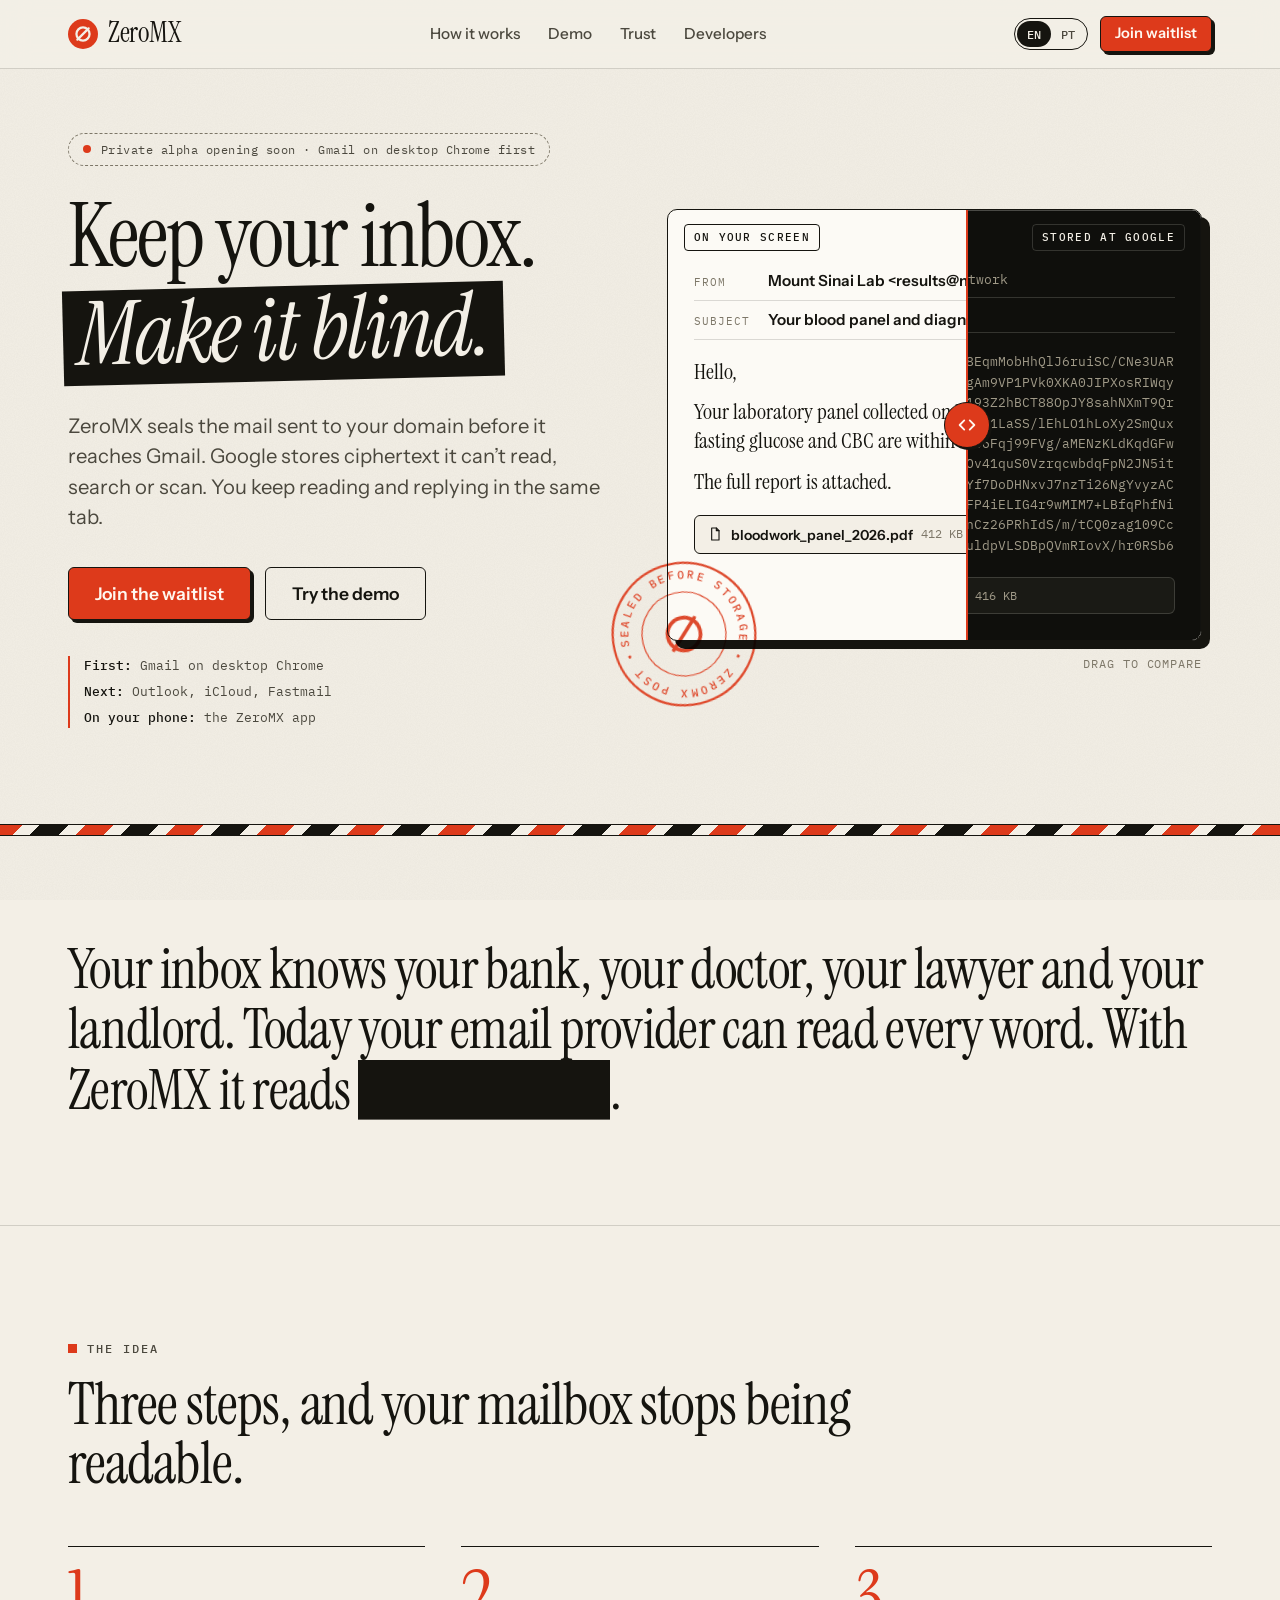
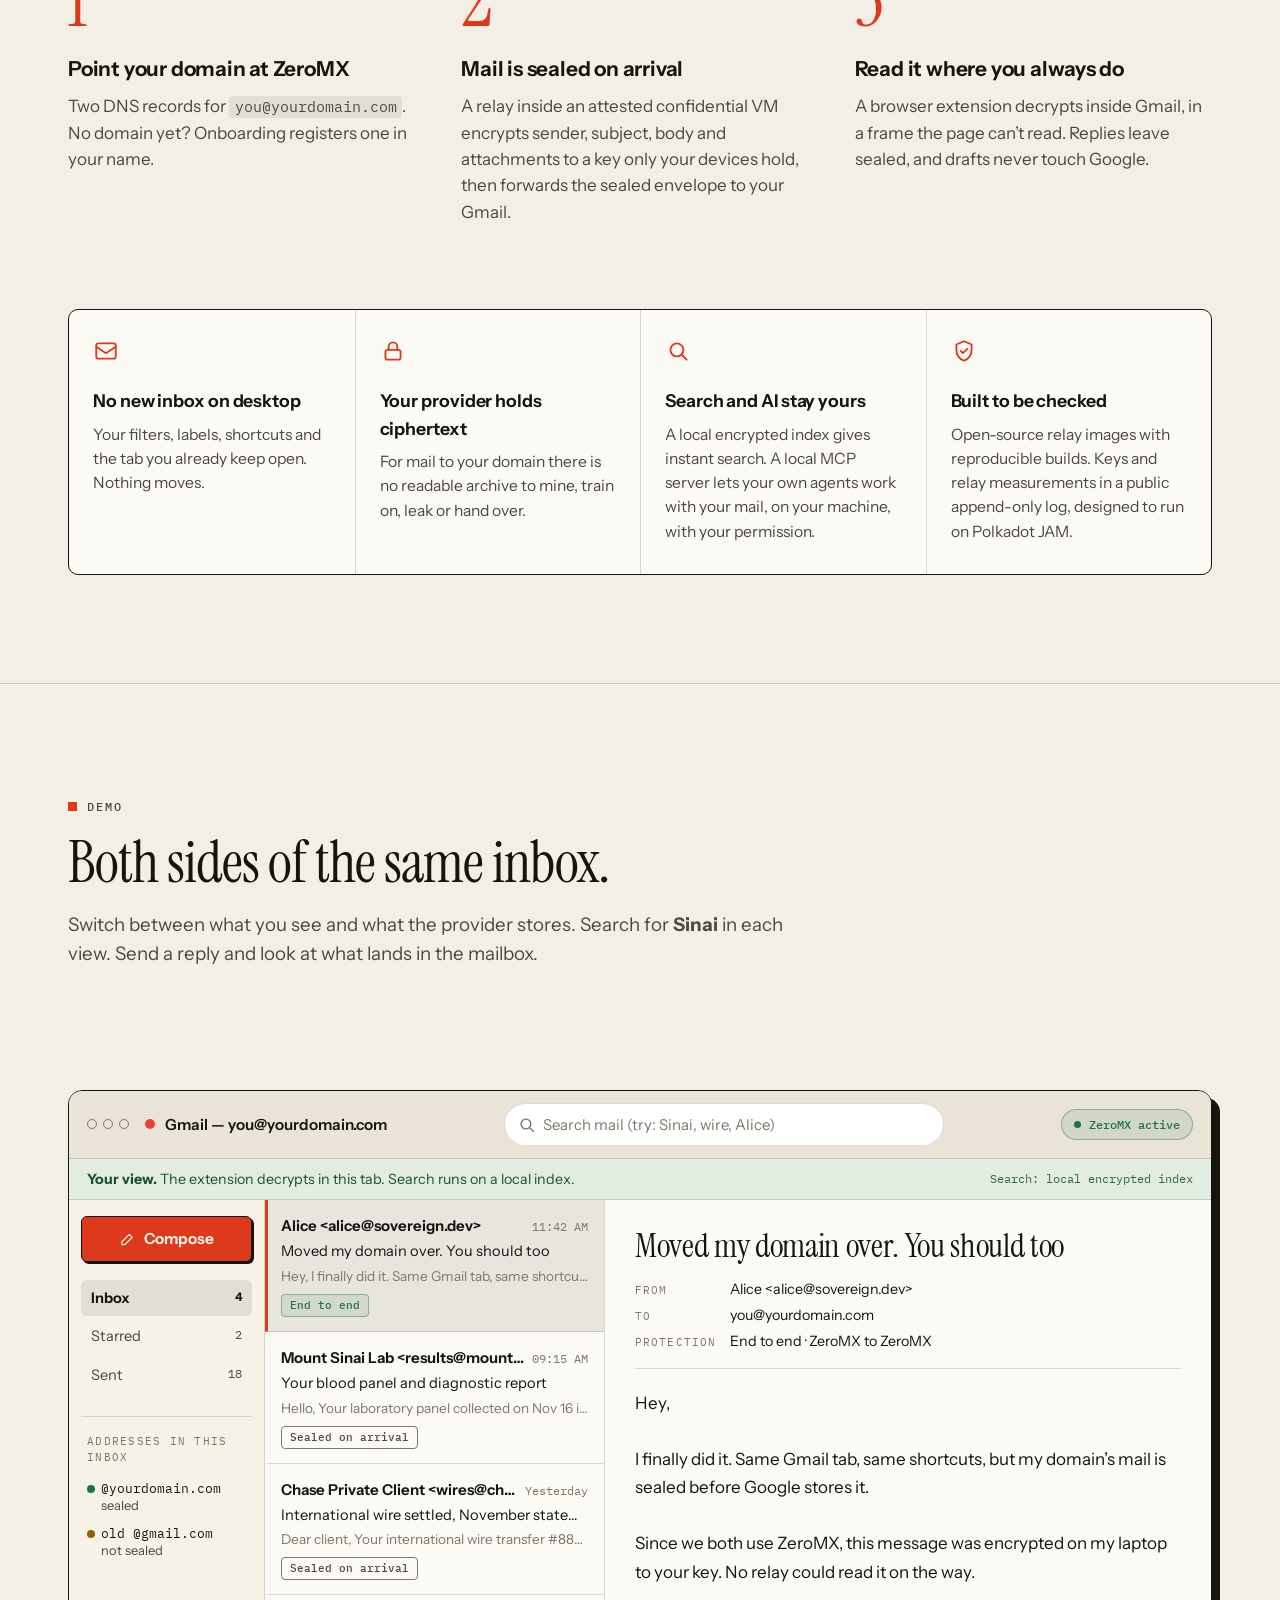
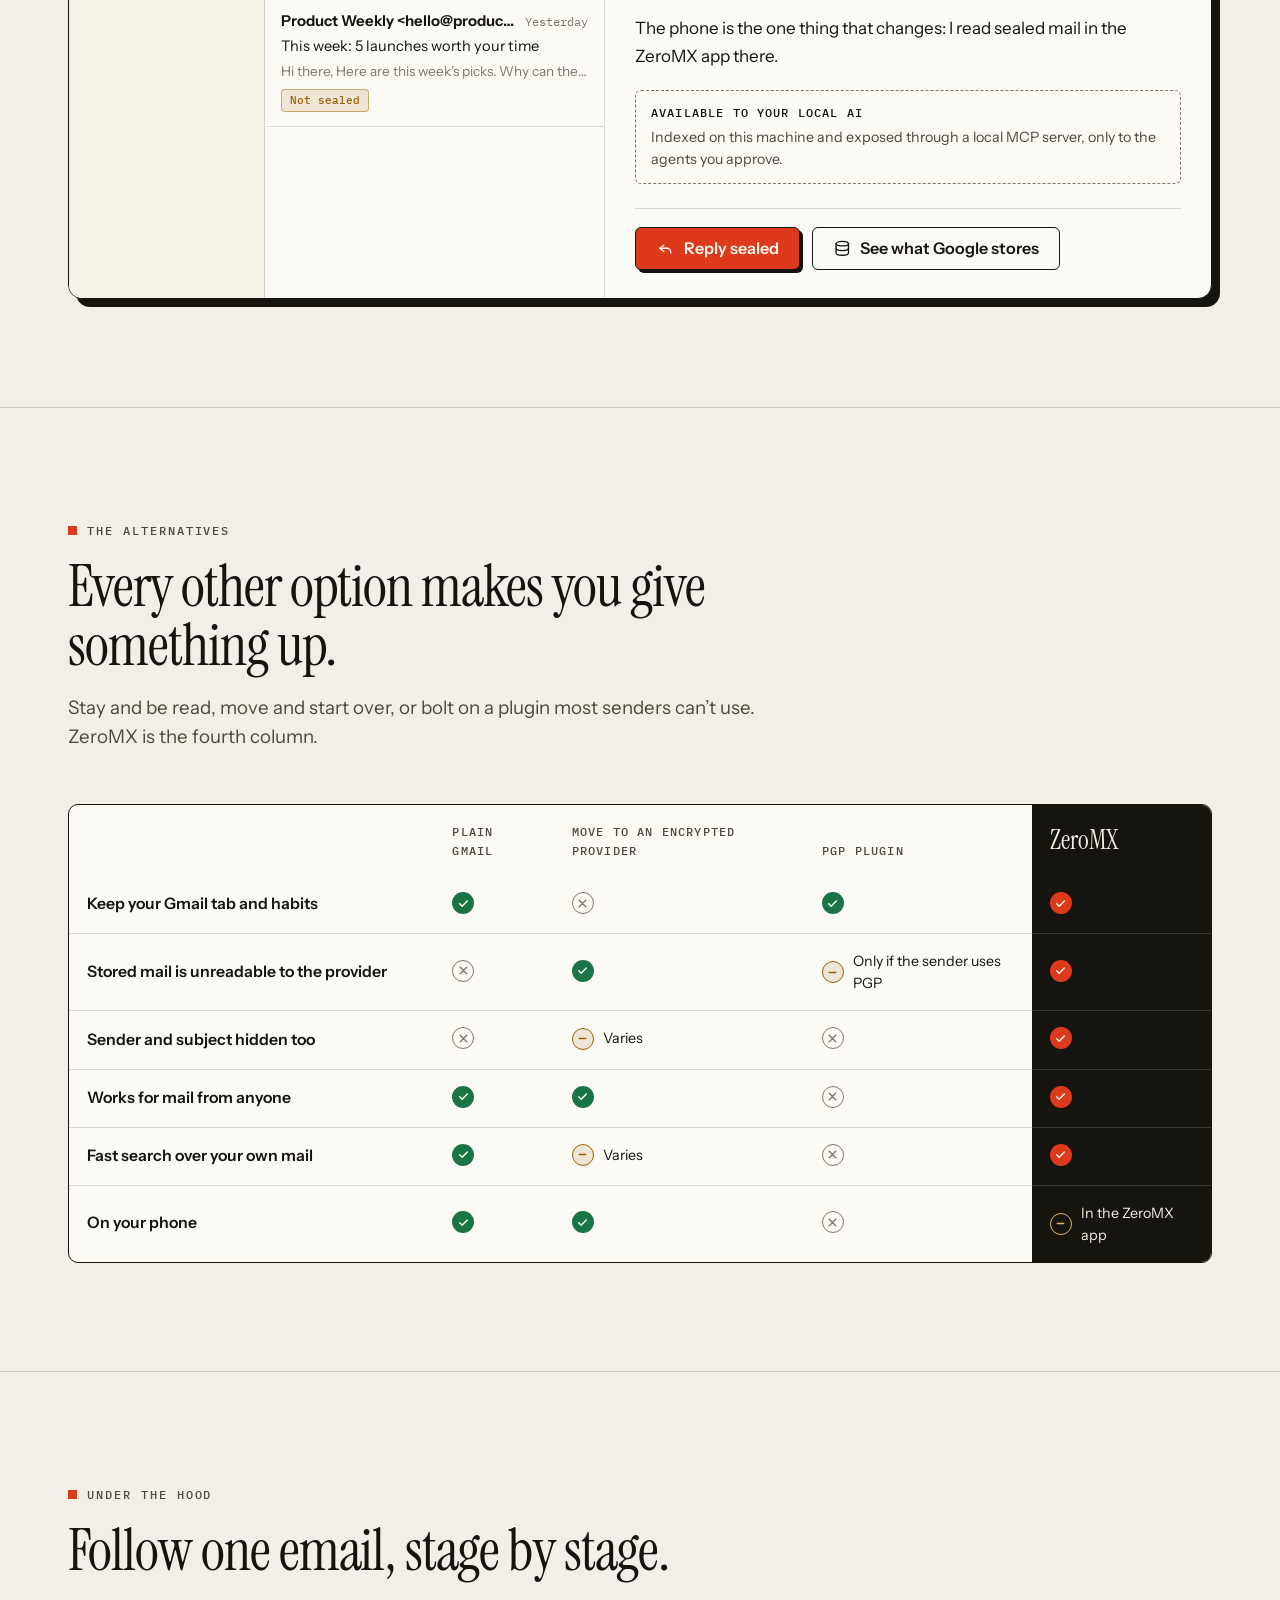
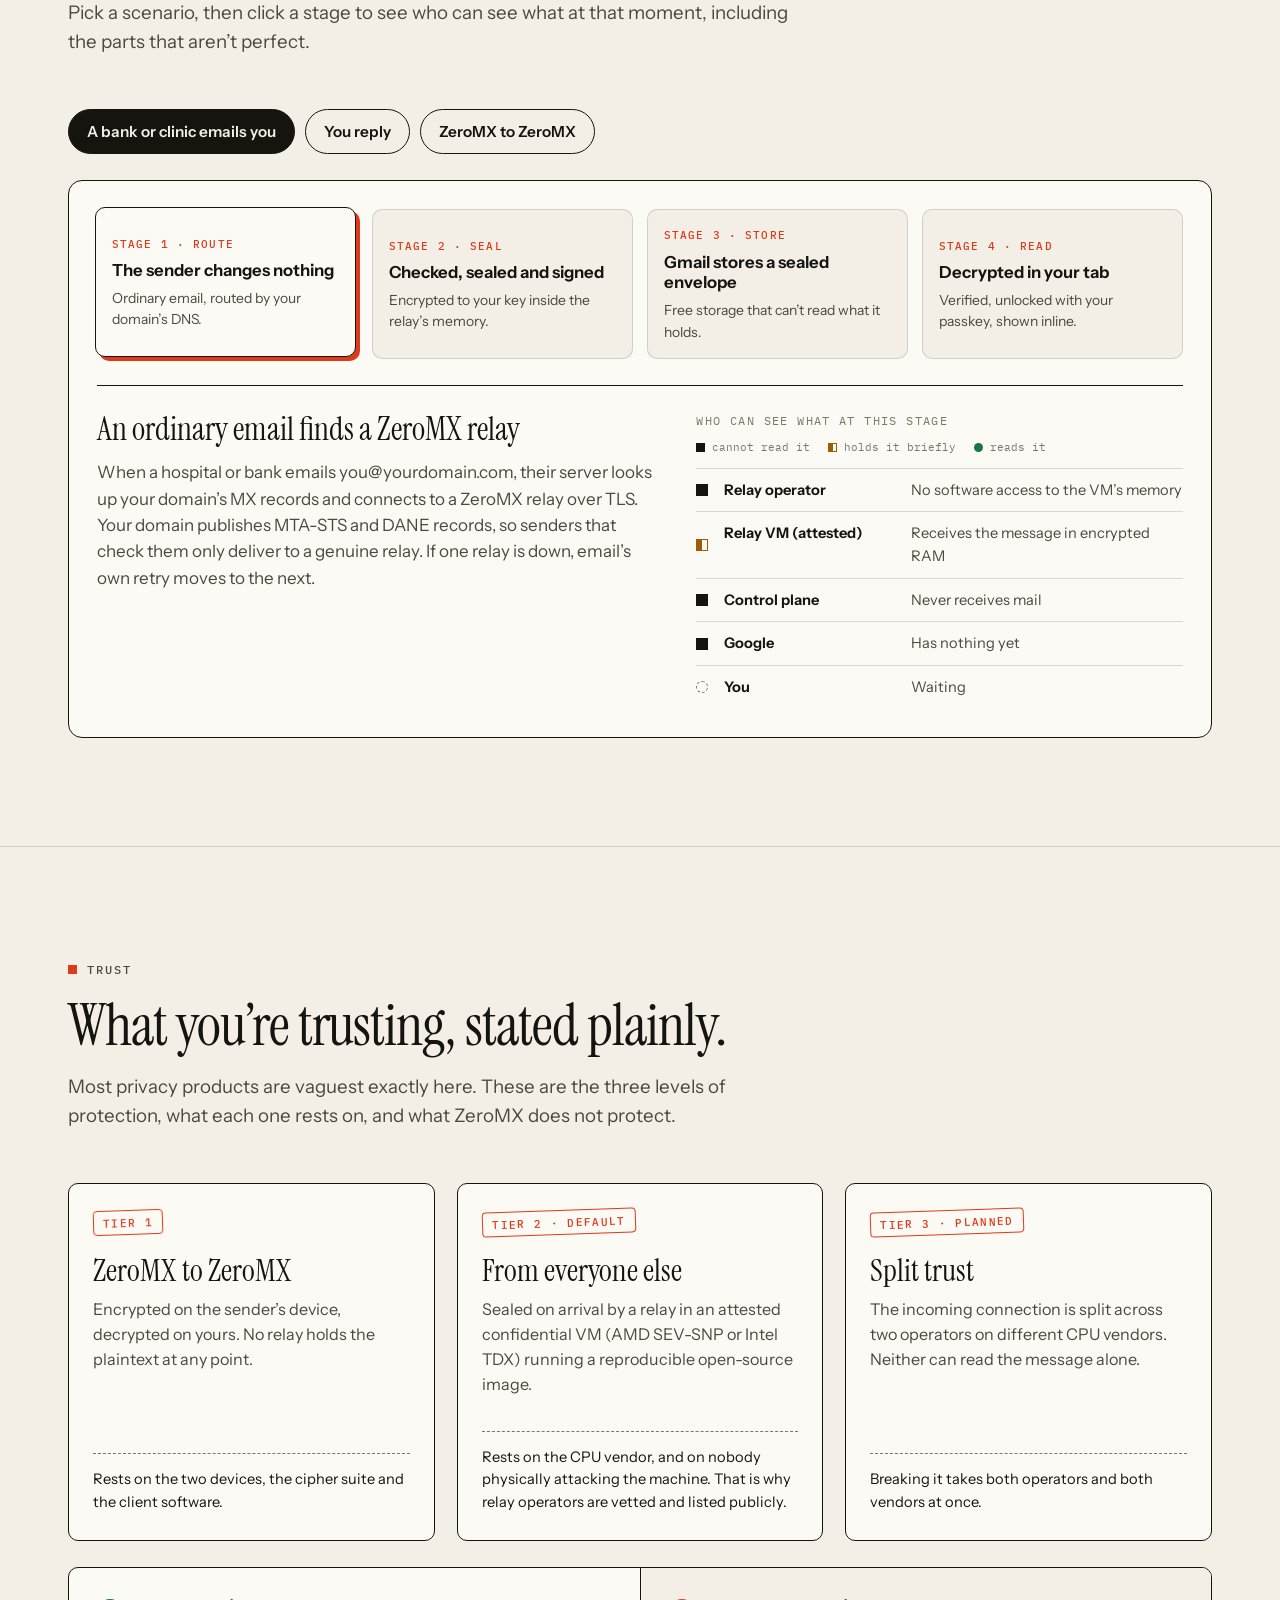
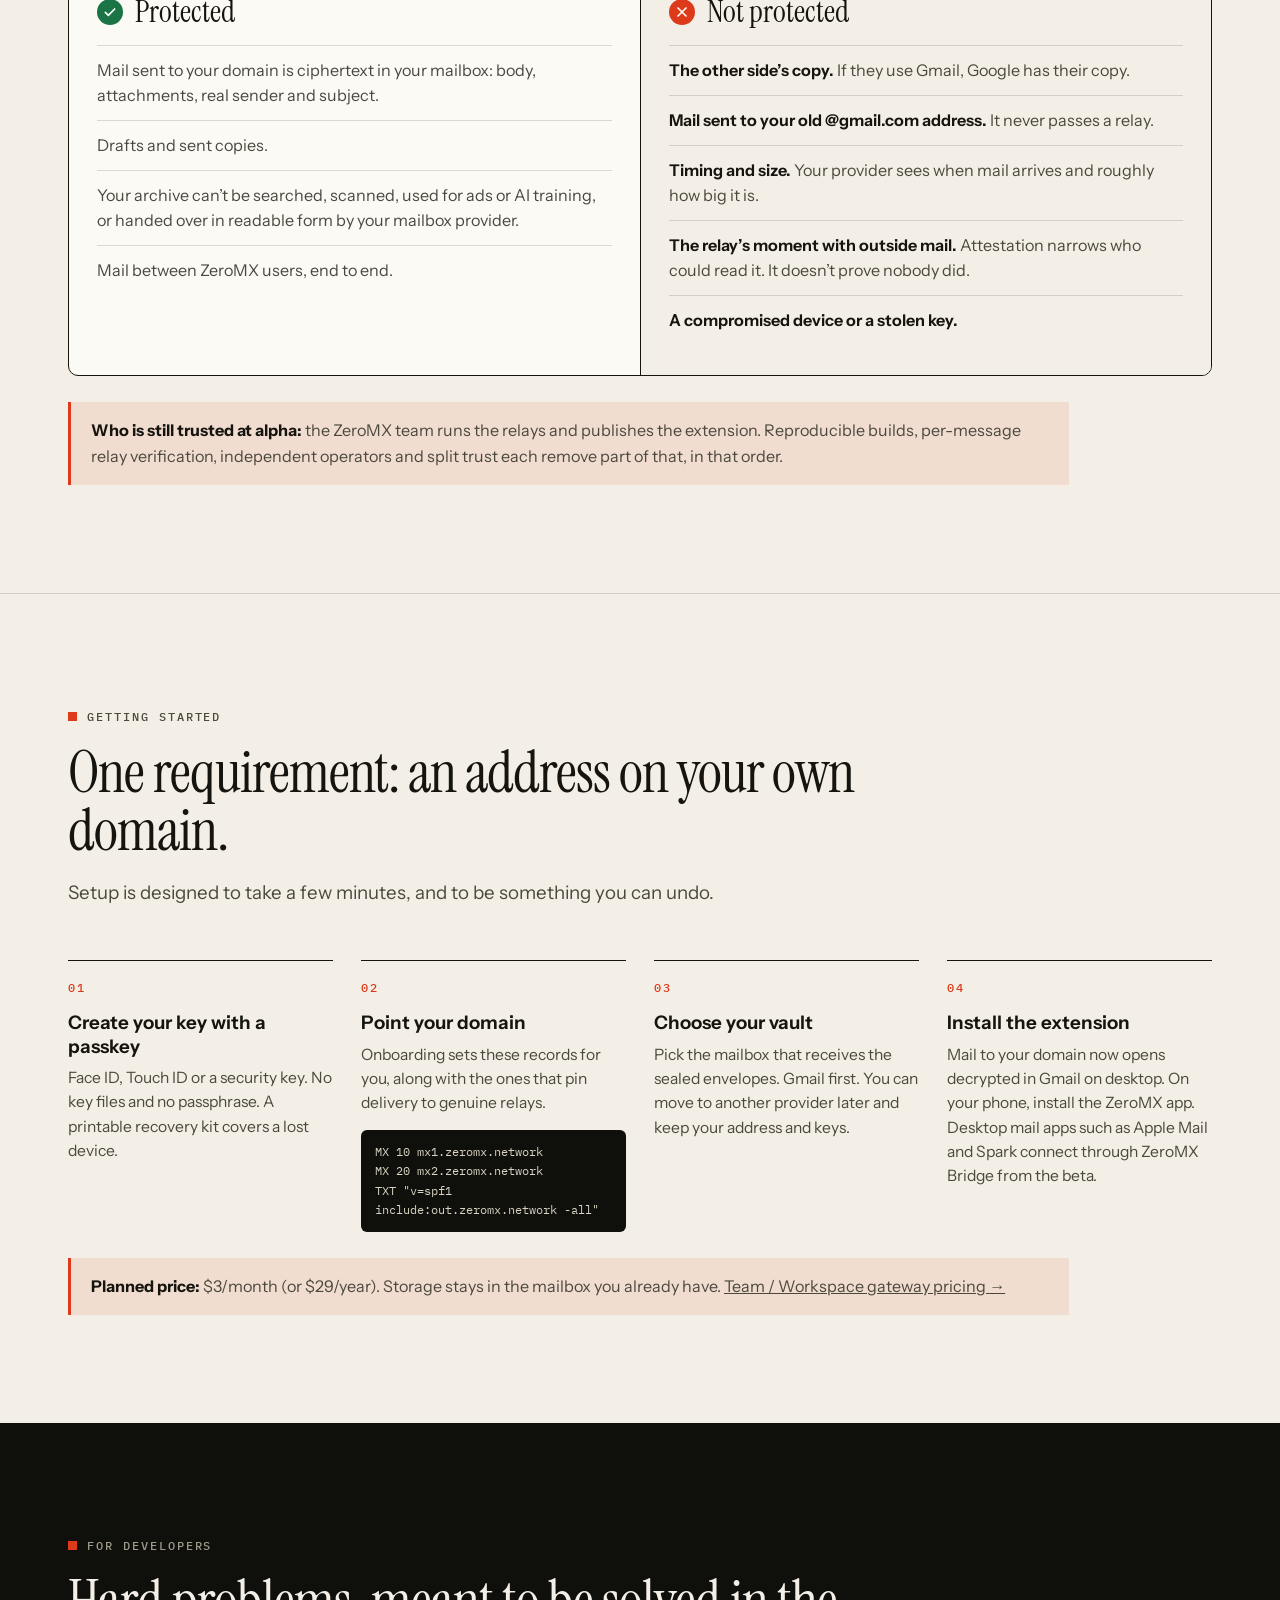
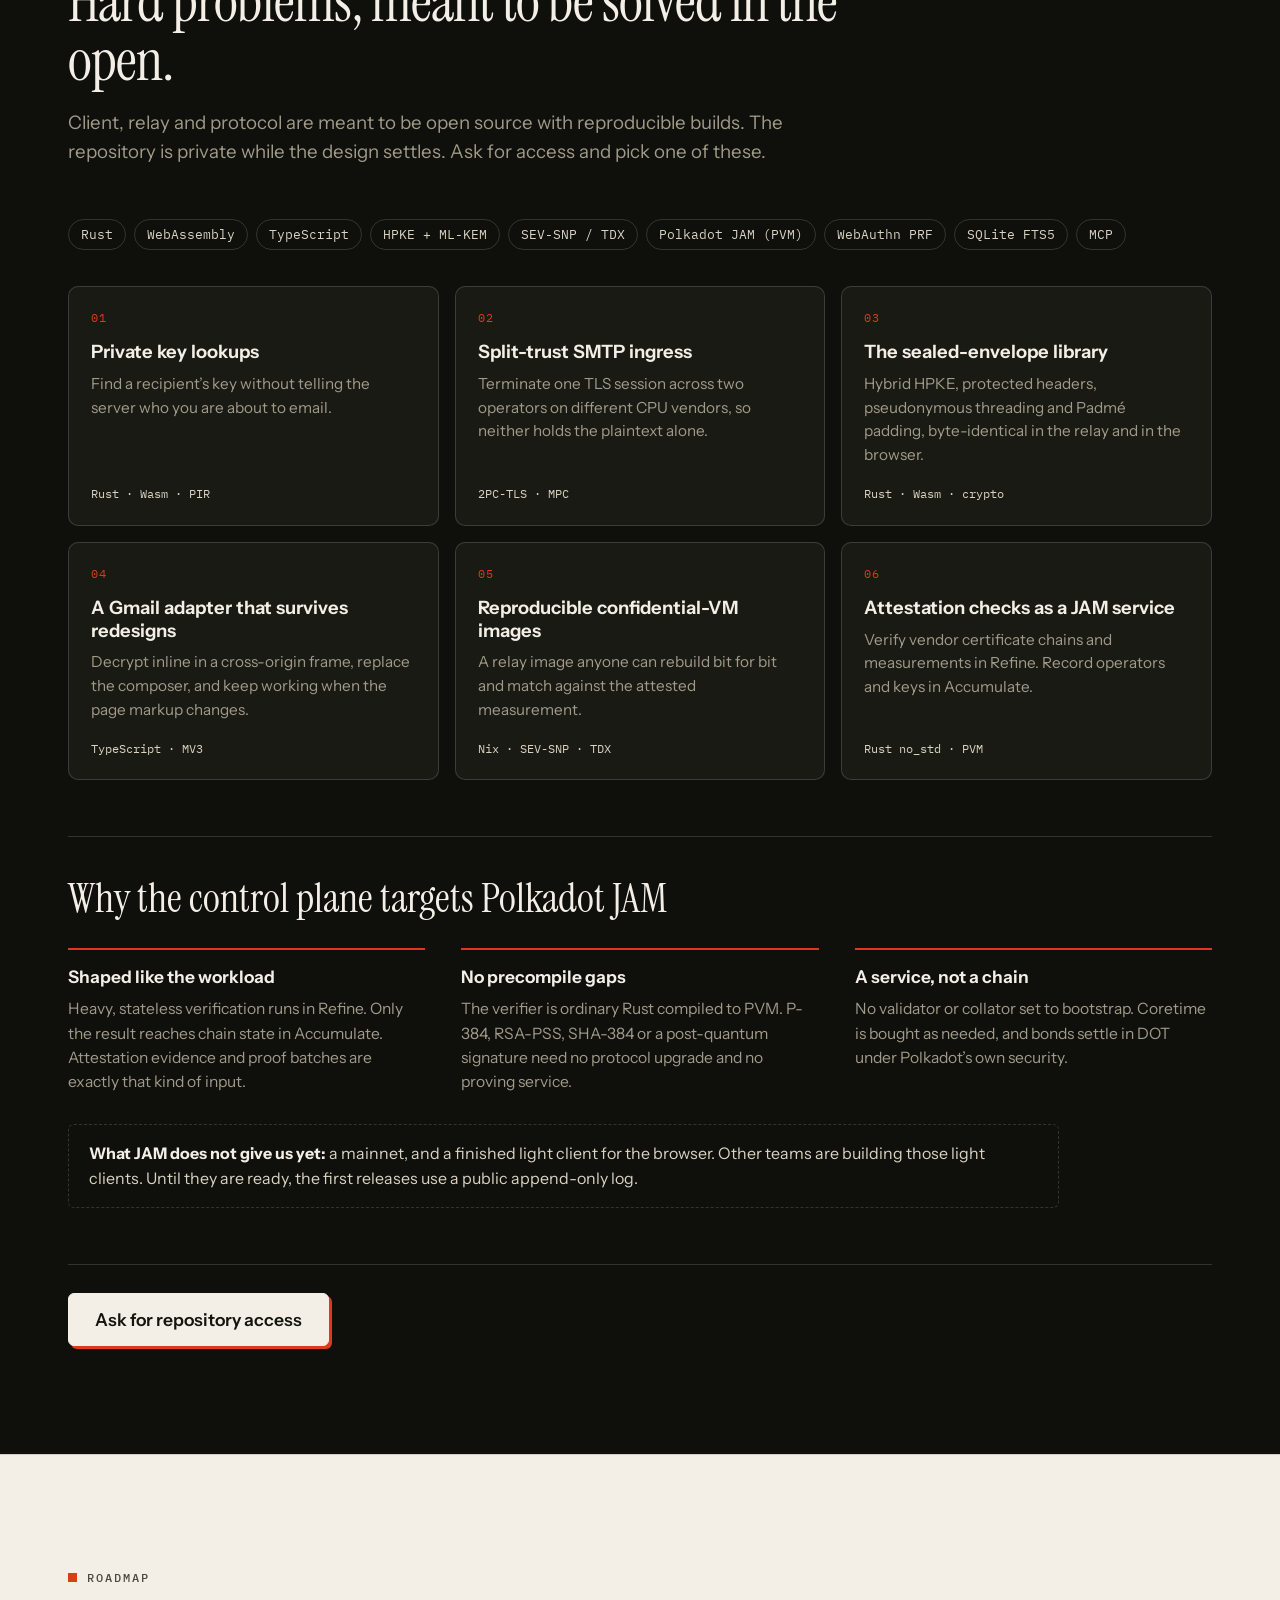
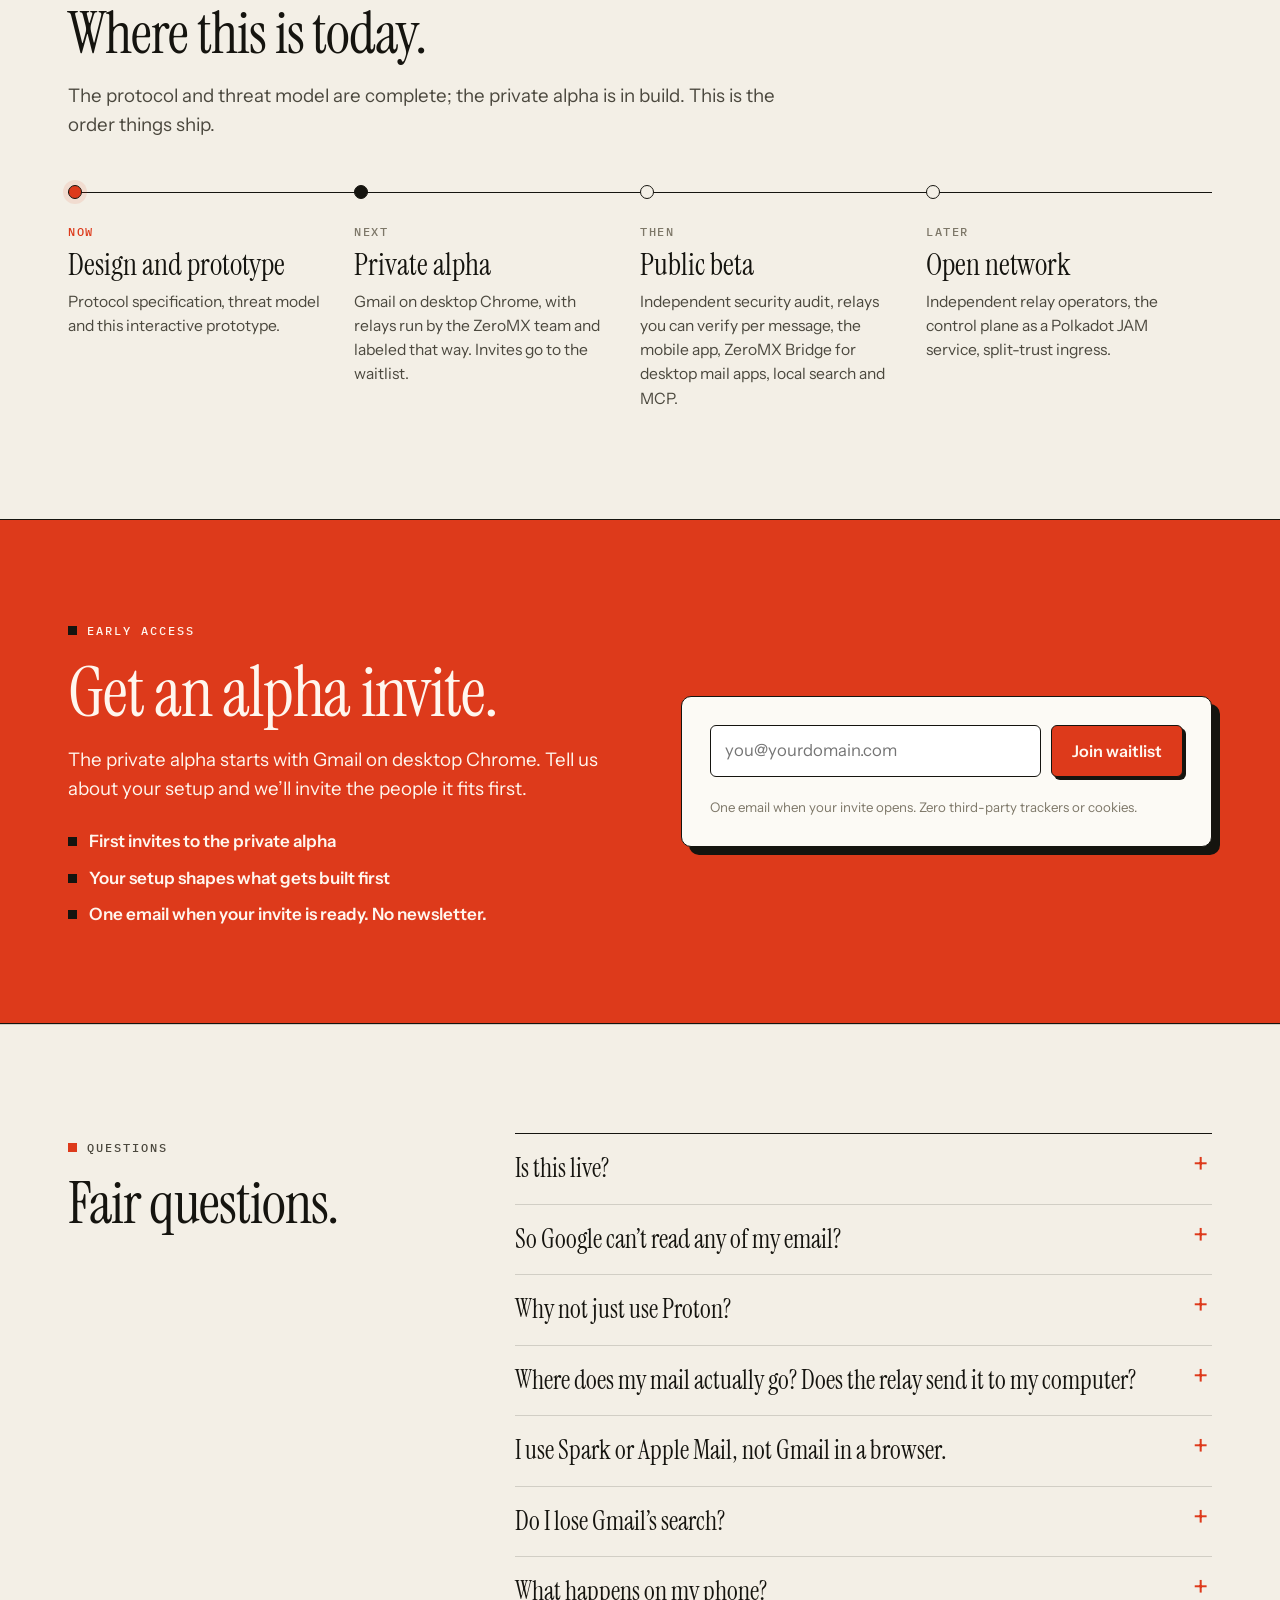
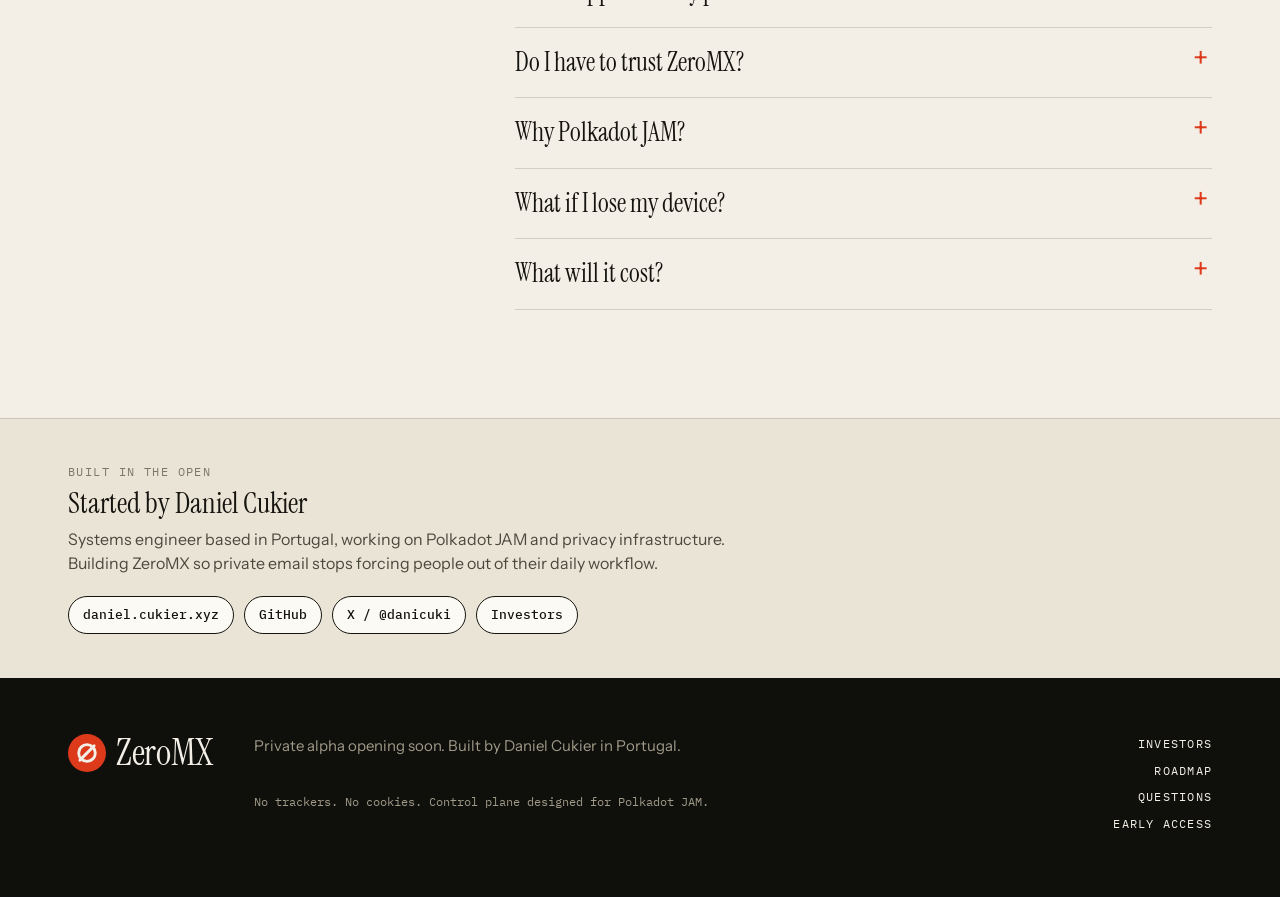
==== commit 2c8ef820: "fix: conversion UX, crisp OG card, dedicated /investors brief, funnel telemetry, and spec gaps" ====
--- a/site/index.html
+++ b/site/index.html
@@ -8,17 +8,20 @@
   <meta name="theme-color" content="#f3efe6" />
   <meta name="color-scheme" content="light" />
 
+  <link rel="canonical" href="https://zeromx.cukier.xyz/" />
   <meta property="og:type" content="website" />
+  <meta property="og:url" content="https://zeromx.cukier.xyz/" />
   <meta property="og:site_name" content="ZeroMX" />
   <meta property="og:title" content="ZeroMX — Keep your inbox. Make it blind." />
   <meta property="og:description" content="Mail sent to your domain is sealed before it reaches Gmail. Google stores ciphertext. You keep reading and replying in the same tab." />
-  <meta property="og:image" content="/og.png" />
+  <meta property="og:image" content="https://zeromx.cukier.xyz/og.png" />
   <meta property="og:image:width" content="1200" />
   <meta property="og:image:height" content="630" />
   <meta name="twitter:card" content="summary_large_image" />
+  <meta name="twitter:creator" content="@danicuki" />
   <meta name="twitter:title" content="ZeroMX — Keep your inbox. Make it blind." />
   <meta name="twitter:description" content="Mail sent to your domain is sealed before it reaches Gmail. Google stores ciphertext. You keep reading and replying in the same tab." />
-  <meta name="twitter:image" content="/og.png" />
+  <meta name="twitter:image" content="https://zeromx.cukier.xyz/og.png" />
 
   <link rel="icon" href="favicon.svg" type="image/svg+xml" />
   <link rel="preload" href="fonts/instrument-sans-latin-wght-normal.woff2" as="font" type="font/woff2" crossorigin />
@@ -42,7 +45,6 @@
         <a href="#how" data-i18n="nav_how">How it works</a>
         <a href="#demo" data-i18n="nav_demo">Demo</a>
         <a href="#trust" data-i18n="nav_trust">Trust</a>
-        <a href="#investors" data-i18n="nav_investors">Investors</a>
         <a href="#developers" data-i18n="nav_developers">Developers</a>
       </nav>
       <div class="nav-right">
@@ -62,7 +64,7 @@
         <div class="hero-copy">
           <p class="chip">
             <span class="dot"></span>
-            <span data-i18n="hero_chip">Design stage. Alpha invites go to the waitlist first.</span>
+            <span data-i18n="hero_chip">Private alpha opening soon · Gmail on desktop Chrome first</span>
           </p>
           <h1 data-i18n-html="hero_title">Keep your inbox.<br /><em>Make it blind.</em></h1>
           <p class="hero-sub" data-i18n="hero_sub">
@@ -88,7 +90,6 @@
             <text font-size="15" fill="currentColor"><textPath href="#pmArc" textLength="456" lengthAdjust="spacing">SEALED BEFORE STORAGE • ZEROMX POST •</textPath></text>
             <circle cx="100" cy="100" r="22" fill="none" stroke="currentColor" stroke-width="5" />
             <path d="M82 118L118 82" stroke="currentColor" stroke-width="5" stroke-linecap="round" />
-            <path d="M8 78c14-7 28 7 42 0M8 92c14-7 28 7 42 0M8 106c14-7 28 7 42 0M150 78c14-7 28 7 42 0M150 92c14-7 28 7 42 0M150 106c14-7 28 7 42 0" fill="none" stroke="currentColor" stroke-width="2" opacity="0" />
           </svg>
         </div>
       </div>
@@ -131,7 +132,7 @@
             <p data-i18n="pillar3_desc">A local encrypted index gives instant search. A local MCP server lets your own agents work with your mail, on your machine, with your permission.</p>
           </div>
           <div class="pillar-card">
-            <svg class="icon" viewBox="0 0 24 24" aria-hidden="true"><path d="M12 3l7 3v5c0 4.5-3 8.3-7 10-4-1.700-7-5.500-7-10V6l7-3z" /><path d="M9 12l2 2 4-4" /></svg>
+            <svg class="icon" viewBox="0 0 24 24" aria-hidden="true"><path d="M12 3l7 3v5c0 4.5-3 8.3-7 10-4-1.7-7-5.5-7-10V6l7-3z" /><path d="M9 12l2 2 4-4" /></svg>
             <h3 data-i18n="pillar4_title">Built to be checked</h3>
             <p data-i18n="pillar4_desc">Open-source relay images with reproducible builds. Keys and relay measurements in a public append-only log, designed to run on Polkadot JAM.</p>
           </div>
@@ -155,11 +156,11 @@
             <span class="control-label" data-i18n="sim_view_label">View</span>
             <div class="segmented" id="viewToggle" role="group">
               <button type="button" class="seg-btn view-user active" data-view="user" aria-pressed="true">
-                <svg class="icon" viewBox="0 0 24 24" aria-hidden="true"><path d="M2 12s3.500-7 10-7 10 7 10 7-3.500 7-10 7S2 12 2 12z" /><circle cx="12" cy="12" r="3" /></svg>
+                <svg class="icon" viewBox="0 0 24 24" aria-hidden="true"><path d="M2 12s3.5-7 10-7 10 7 10 7-3.5 7-10 7S2 12 2 12z" /><circle cx="12" cy="12" r="3" /></svg>
                 <span data-i18n="sim_view_user">What you see</span>
               </button>
               <button type="button" class="seg-btn view-bigtech" data-view="bigtech" aria-pressed="false">
-                <svg class="icon" viewBox="0 0 24 24" aria-hidden="true"><ellipse cx="12" cy="6" rx="8" ry="3" /><path d="M4 6v6c0 1.700 3.600 3 8 3s8-1.300 8-3V6" /><path d="M4 12v6c0 1.700 3.600 3 8 3s8-1.300 8-3v-6" /></svg>
+                <svg class="icon" viewBox="0 0 24 24" aria-hidden="true"><ellipse cx="12" cy="6" rx="8" ry="3" /><path d="M4 6v6c0 1.7 3.6 3 8 3s8-1.3 8-3V6" /><path d="M4 12v6c0 1.7 3.6 3 8 3s8-1.3 8-3v-6" /></svg>
                 <span data-i18n="sim_view_bigtech">What the provider stores</span>
               </button>
             </div>
@@ -298,23 +299,6 @@
       </div>
     </section>
 
-    <!-- Investors -->
-    <section id="investors" class="band-manila">
-      <div class="container">
-        <div class="section-header">
-          <span class="section-tag" data-i18n="inv_tag">For investors</span>
-          <h2 data-i18n="inv_title">Private email lost because it asked people to move. This doesn’t.</h2>
-          <p data-i18n="inv_lede">Encrypted mail has a proven market and a hard ceiling: most people will not leave the inbox they have used for fifteen years. ZeroMX sells the privacy without the move.</p>
-        </div>
-        <div class="stat-row" id="invStats"></div>
-        <div class="point-grid" id="invPoints"></div>
-        <div class="band-cta">
-          <p data-i18n-html="inv_stage"></p>
-          <button type="button" class="btn btn-ink btn-lg" id="invCtaBtn" data-i18n="inv_cta">Start a conversation</button>
-        </div>
-      </div>
-    </section>
-
     <!-- Developers -->
     <section id="developers" class="band-ink">
       <div class="container">
@@ -381,6 +365,23 @@
         <div class="faq-list" id="faqList"></div>
       </div>
     </section>
+
+    <!-- Built by -->
+    <section class="founder-band" aria-label="Founder">
+      <div class="container founder-card">
+        <div class="founder-copy">
+          <div class="founder-kicker" data-i18n="founder_kicker">Built in the open</div>
+          <h3 data-i18n="founder_title">Started by Daniel Cukier</h3>
+          <p data-i18n="founder_bio">Systems engineer based in Portugal, working on Polkadot JAM and privacy infrastructure. Building ZeroMX so private email stops forcing people out of their daily workflow.</p>
+        </div>
+        <div class="founder-links">
+          <a href="https://daniel.cukier.xyz" target="_blank" rel="noopener">daniel.cukier.xyz</a>
+          <a href="https://github.com/danicuki" target="_blank" rel="noopener">GitHub</a>
+          <a href="https://x.com/danicuki" target="_blank" rel="noopener">X / @danicuki</a>
+          <a href="/investors" data-i18n="nav_investors">Investors</a>
+        </div>
+      </div>
+    </section>
   </main>
 
   <!-- Modal: compose, phone preview, waitlist -->
@@ -398,9 +399,10 @@
         </svg>
         <span>ZeroMX</span>
       </span>
-      <p data-i18n="footer_text">ZeroMX is a design-stage project. This page is an interactive prototype, not a shipped product.</p>
-      <p class="footer-built" data-i18n="footer_built">Control plane designed for Polkadot JAM.</p>
+      <p data-i18n="footer_text">Private alpha opening soon. Built by Daniel Cukier in Portugal.</p>
+      <p class="footer-built" data-i18n="footer_built">No trackers. No cookies. Control plane designed for Polkadot JAM.</p>
       <nav class="footer-links" aria-label="Footer">
+        <a href="/investors" data-i18n="nav_investors">Investors</a>
         <a href="#roadmap" data-i18n="road_tag">Roadmap</a>
         <a href="#faq" data-i18n="faq_tag">Questions</a>
         <a href="#waitlist" data-i18n="wl_tag">Early access</a>
@@ -410,5 +412,6 @@
 
   <script src="i18n.js" defer></script>
   <script src="app.js" defer></script>
+  <script src="/_vercel/insights/script.js" defer></script>
 </body>
 </html>
--- a/site/styles.css
+++ b/site/styles.css
@@ -416,7 +416,6 @@
   margin-top: 0.08em;
   margin-left: -0.06em;
   transform: rotate(-1.4deg);
-  animation: wipe 0.8s 0.3s var(--ease) both;
 }
 
 @keyframes wipe {
@@ -2411,21 +2410,186 @@
 }
 
 .wl-success-box {
-  text-align: center;
-  padding: 16px 8px;
+  text-align: left;
+  padding: 6px 2px;
+}
+
+.wl-success-head {
+  display: flex;
+  align-items: center;
+  gap: 12px;
+  margin-bottom: 10px;
 }
 
 .wl-success-box h3 {
   font-family: var(--font-serif);
   font-weight: 400;
-  font-size: 2.2rem;
+  font-size: 1.9rem;
   line-height: 1.05;
-  margin: 10px 0;
+  margin: 0;
 }
 
 .wl-success-box p {
   color: var(--ink-2);
-  margin-bottom: 20px;
+  font-size: 0.92rem;
+  margin-bottom: 14px;
+}
+
+.wl-step2-panel {
+  border-top: 1px dashed var(--line);
+  padding-top: 16px;
+  margin-top: 14px;
+}
+
+.wl-step2-title {
+  font-size: 0.85rem;
+  font-weight: 600;
+  color: var(--ink);
+  margin-bottom: 12px;
+}
+
+.wtp-box {
+  margin-top: 16px;
+  padding: 16px;
+  border-radius: var(--radius-sm);
+  border: 1.5px solid var(--ink);
+  background: var(--manila);
+  color: var(--ink);
+}
+
+.wtp-box.is-reserved {
+  background: var(--ok-tint);
+  border-color: var(--ok);
+}
+
+.wtp-box-title {
+  font-family: var(--font-mono);
+  font-size: 0.68rem;
+  font-weight: 600;
+  letter-spacing: 0.1em;
+  text-transform: uppercase;
+  color: var(--seal-dark);
+  margin-bottom: 4px;
+}
+
+.wtp-box.is-reserved .wtp-box-title {
+  color: var(--ok);
+}
+
+.wtp-box p {
+  font-size: 0.86rem;
+  color: var(--ink-2);
+  margin-bottom: 12px;
+}
+
+.wl-actions-row {
+  display: flex;
+  flex-wrap: wrap;
+  gap: 10px;
+  align-items: center;
+  margin-top: 14px;
+}
+
+/* ---------- Founder Credibility Band ---------- */
+.founder-band {
+  padding: 44px 0;
+  border-top: 1px solid var(--line);
+  background: var(--paper-2);
+}
+
+.founder-card {
+  display: flex;
+  flex-wrap: wrap;
+  align-items: center;
+  justify-content: space-between;
+  gap: 20px 36px;
+}
+
+.founder-copy {
+  max-width: 660px;
+}
+
+.founder-kicker {
+  font-family: var(--font-mono);
+  font-size: 0.7rem;
+  letter-spacing: 0.12em;
+  text-transform: uppercase;
+  color: var(--ink-3);
+  margin-bottom: 6px;
+}
+
+.founder-copy h3 {
+  font-family: var(--font-serif);
+  font-weight: 400;
+  font-size: 1.7rem;
+  line-height: 1.15;
+  margin-bottom: 6px;
+}
+
+.founder-copy p {
+  font-size: 0.94rem;
+  color: var(--ink-2);
+}
+
+.founder-links {
+  display: flex;
+  flex-wrap: wrap;
+  gap: 10px;
+}
+
+.founder-links a {
+  display: inline-flex;
+  align-items: center;
+  gap: 6px;
+  padding: 8px 14px;
+  border-radius: 999px;
+  border: 1.5px solid var(--ink);
+  background: var(--paper-3);
+  color: var(--ink);
+  text-decoration: none;
+  font-family: var(--font-mono);
+  font-size: 0.74rem;
+  font-weight: 500;
+  transition: background 0.15s, color 0.15s;
+}
+
+.founder-links a:hover {
+  background: var(--ink);
+  color: var(--paper);
+}
+
+/* Dedicated /investors page helpers */
+.inv-page-hero {
+  padding: 76px 0 44px;
+}
+
+.inv-page-hero h1 {
+  font-family: var(--font-serif);
+  font-weight: 400;
+  font-size: clamp(2.4rem, 5vw, 3.8rem);
+  line-height: 1.03;
+  letter-spacing: -0.02em;
+  max-width: 18ch;
+  margin: 14px 0 18px;
+}
+
+.inv-page-hero p {
+  font-size: 1.1rem;
+  color: var(--ink-2);
+  max-width: 58ch;
+}
+
+.direct-form-grid {
+  display: grid;
+  grid-template-columns: minmax(0, 1fr) minmax(0, 1.1fr);
+  gap: 36px;
+  align-items: start;
+}
+
+@media (max-width: 820px) {
+  .direct-form-grid {
+    grid-template-columns: 1fr;
+  }
 }
 
 .hp-hidden {
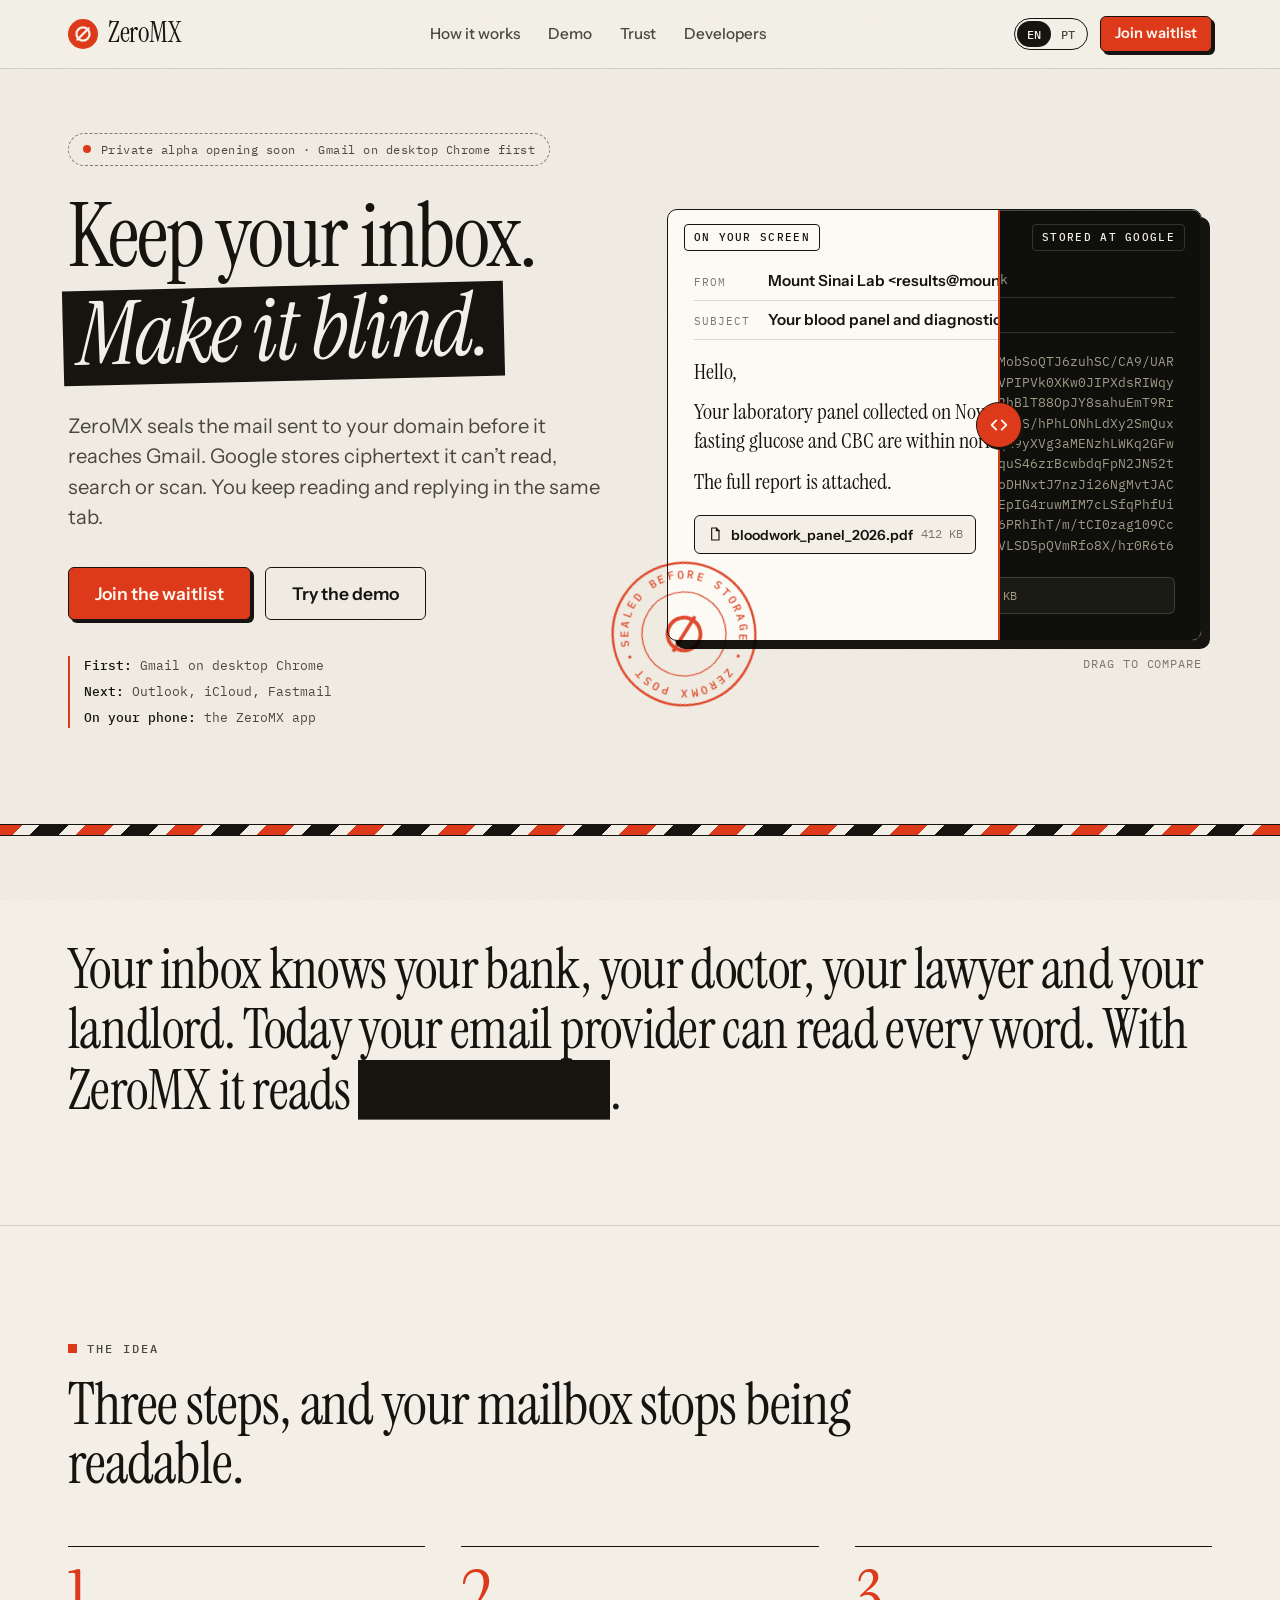
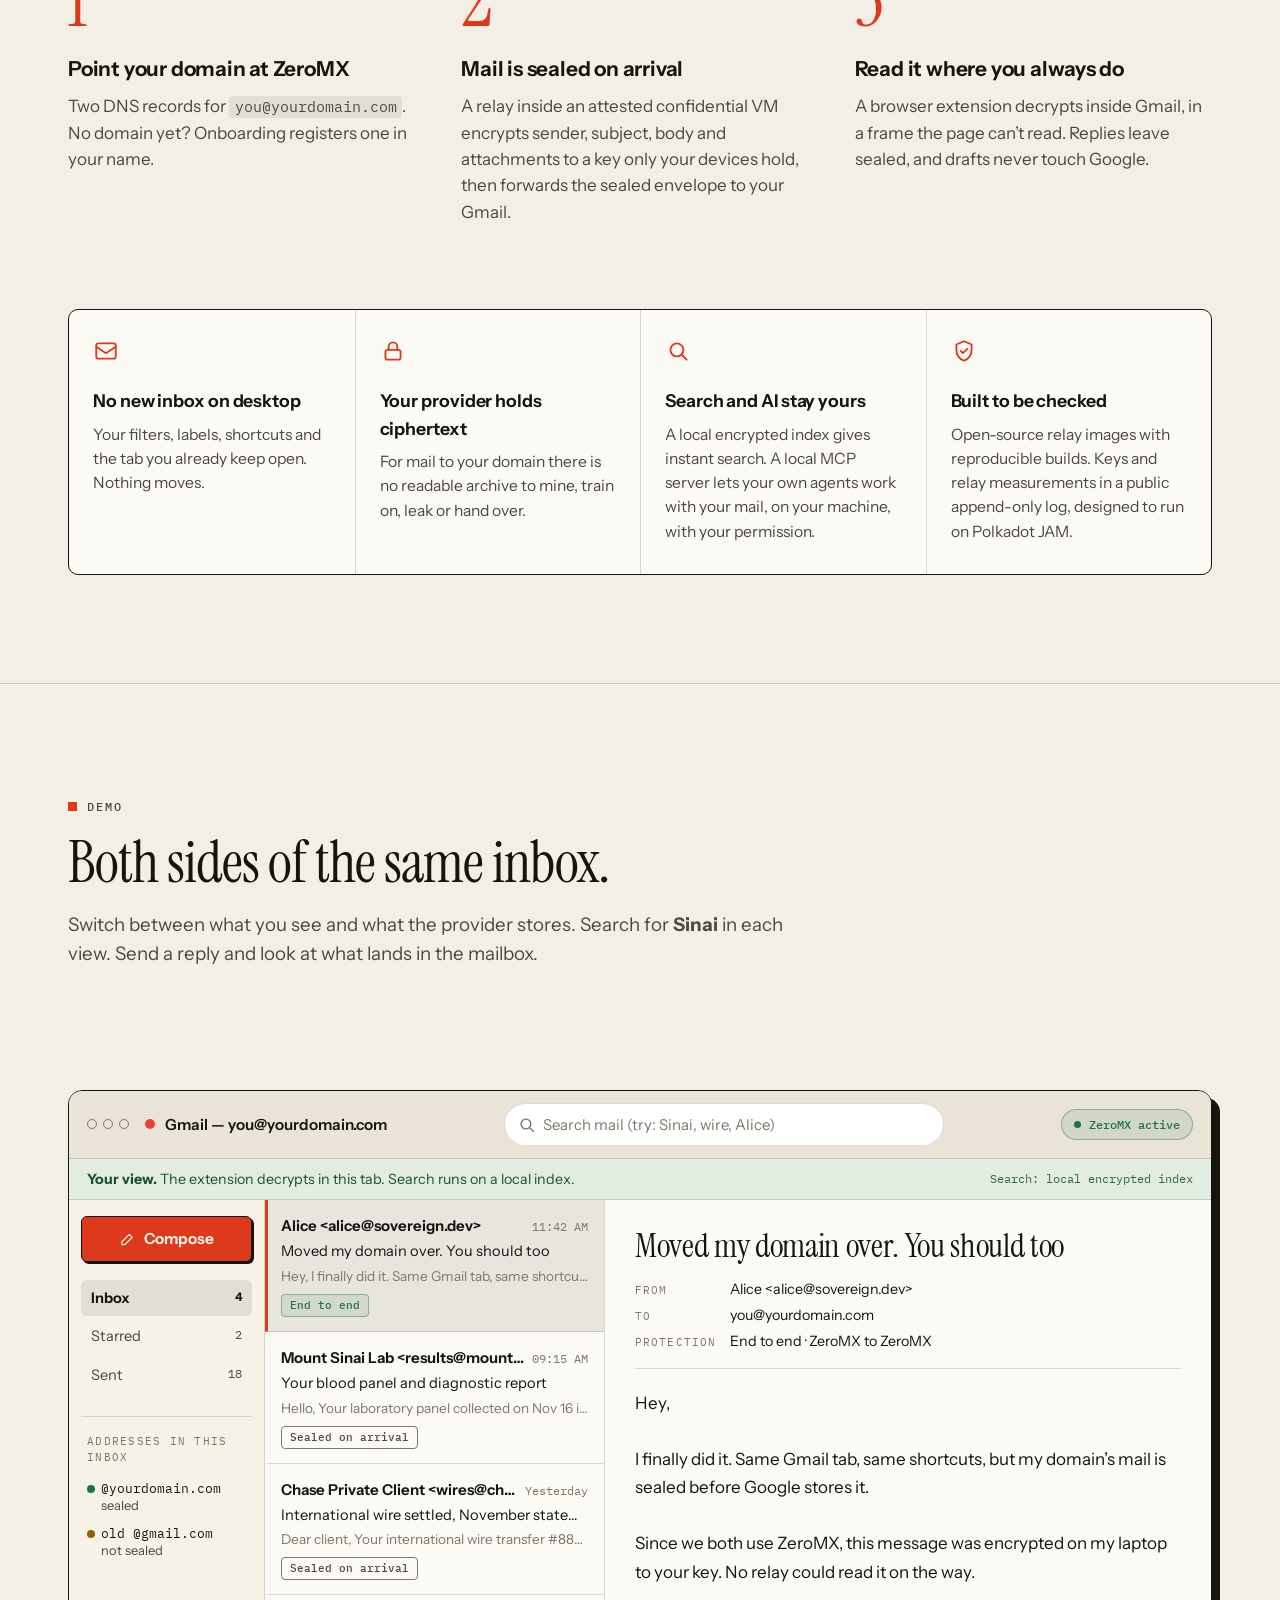
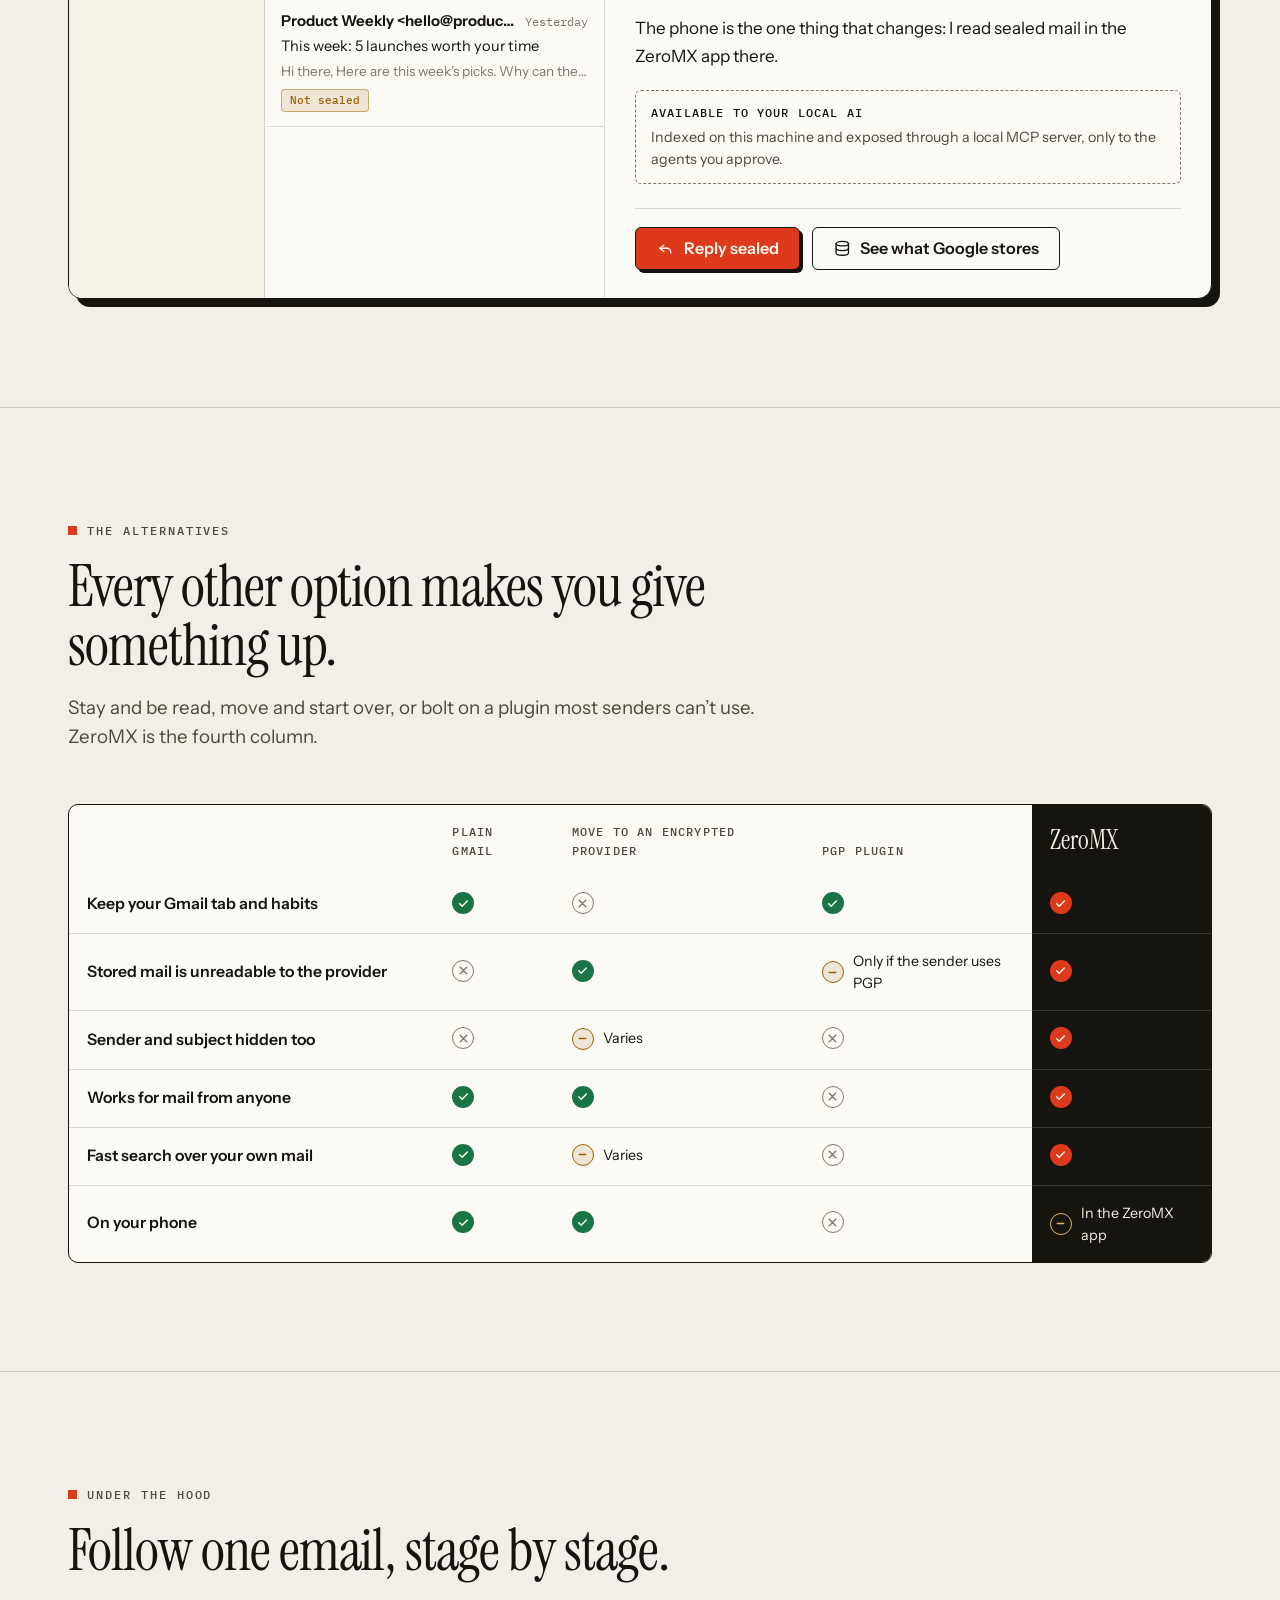
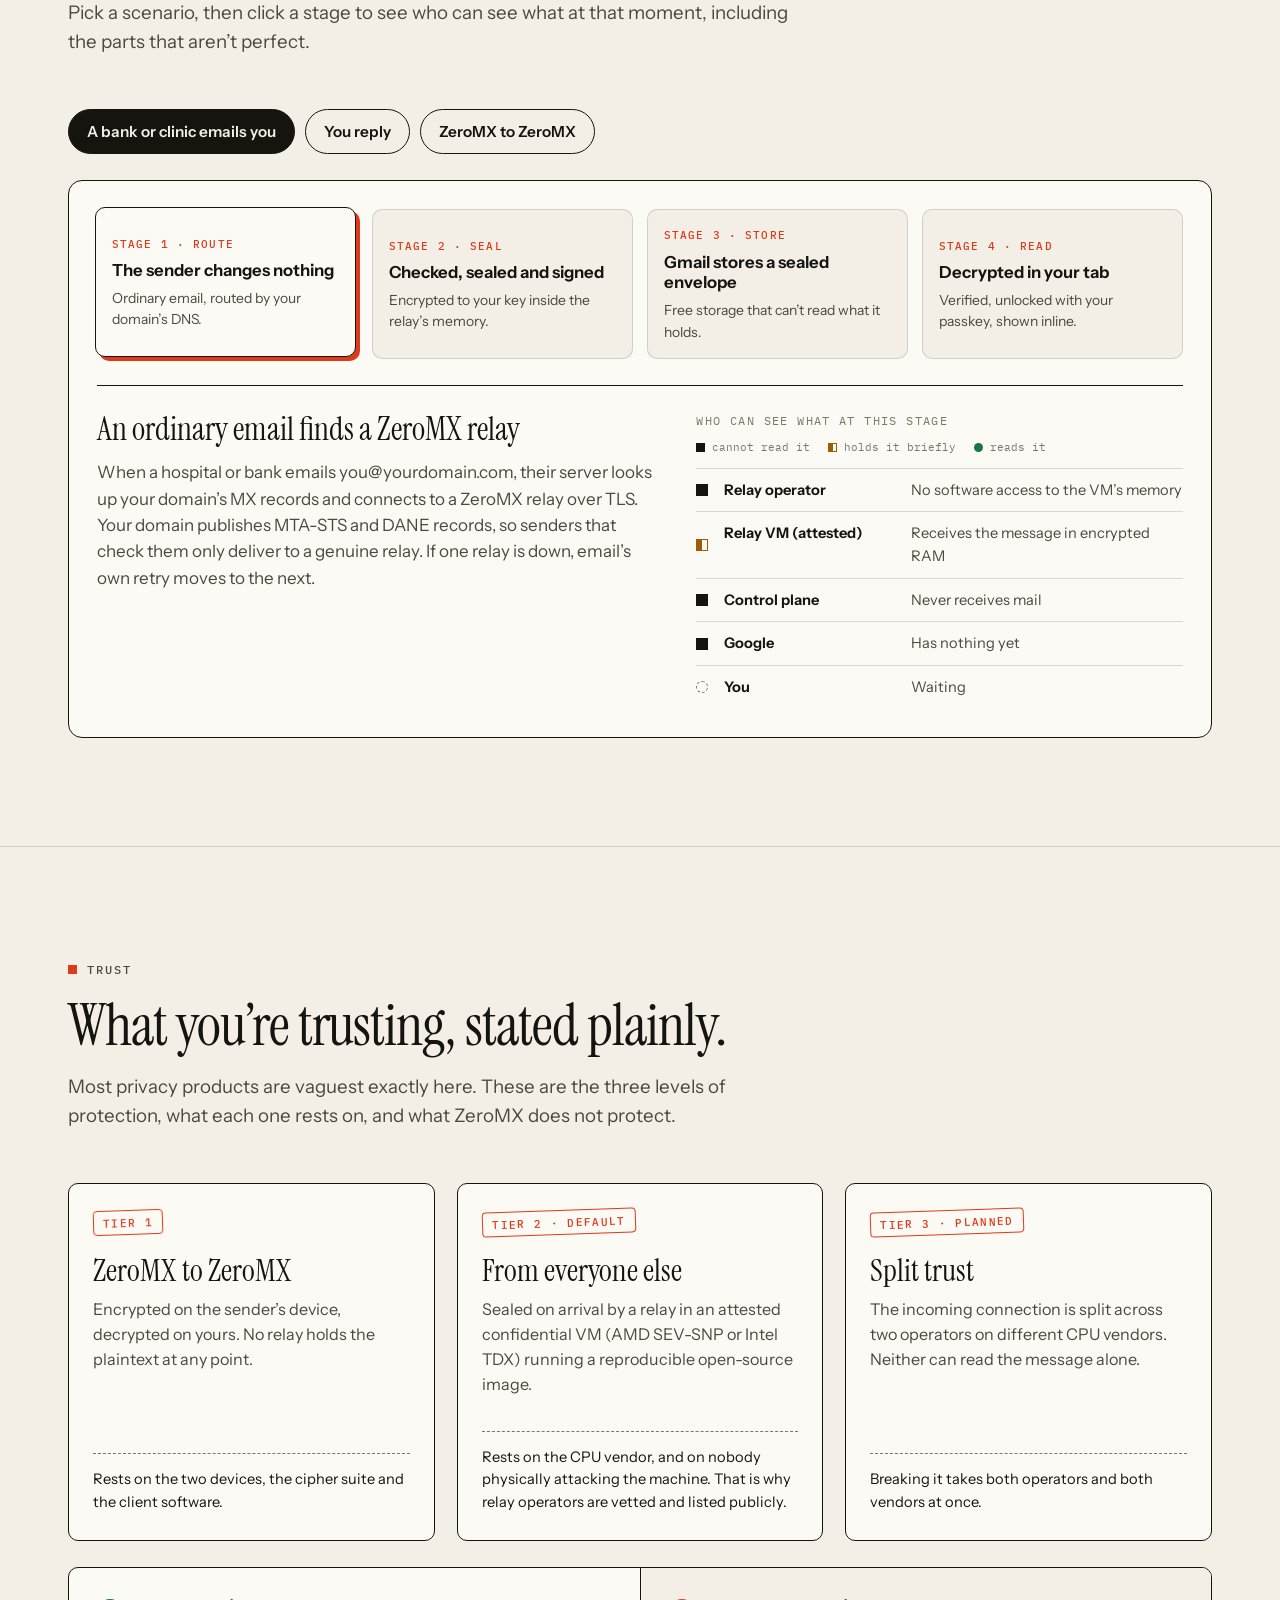
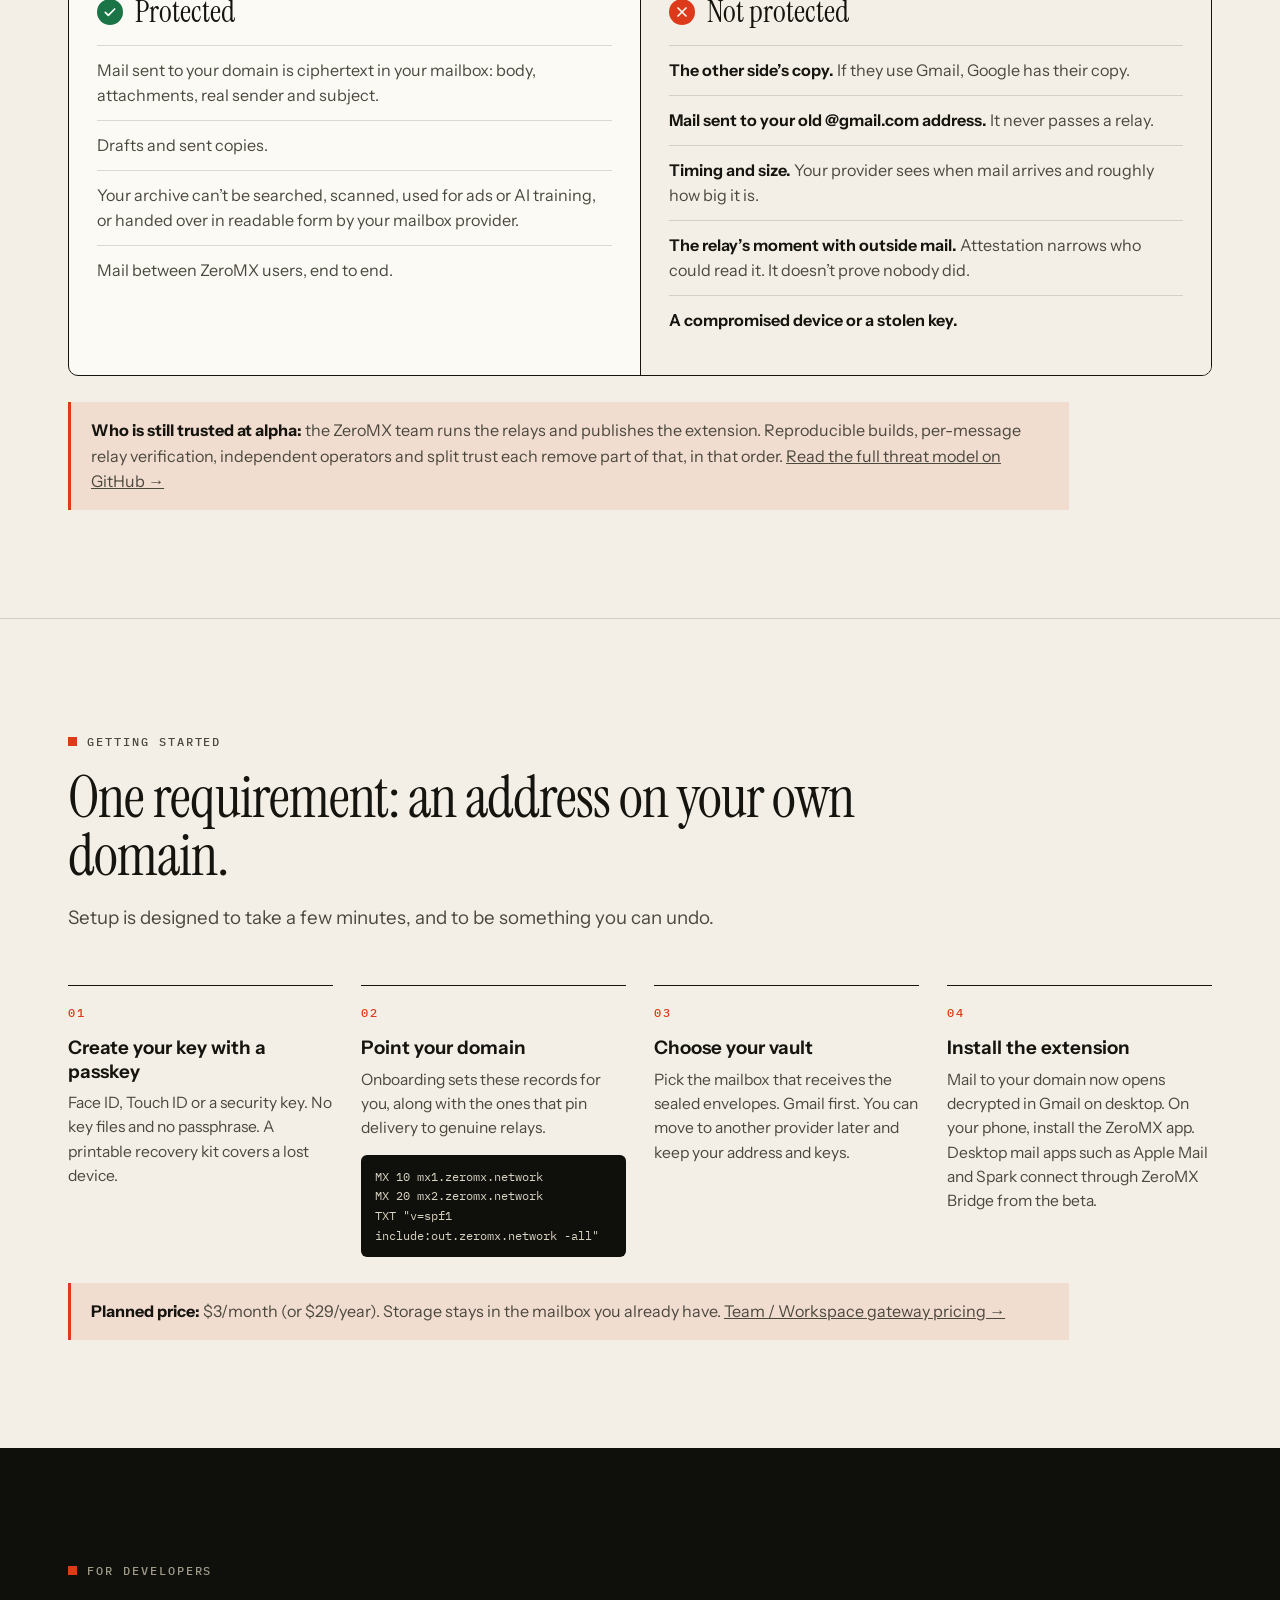
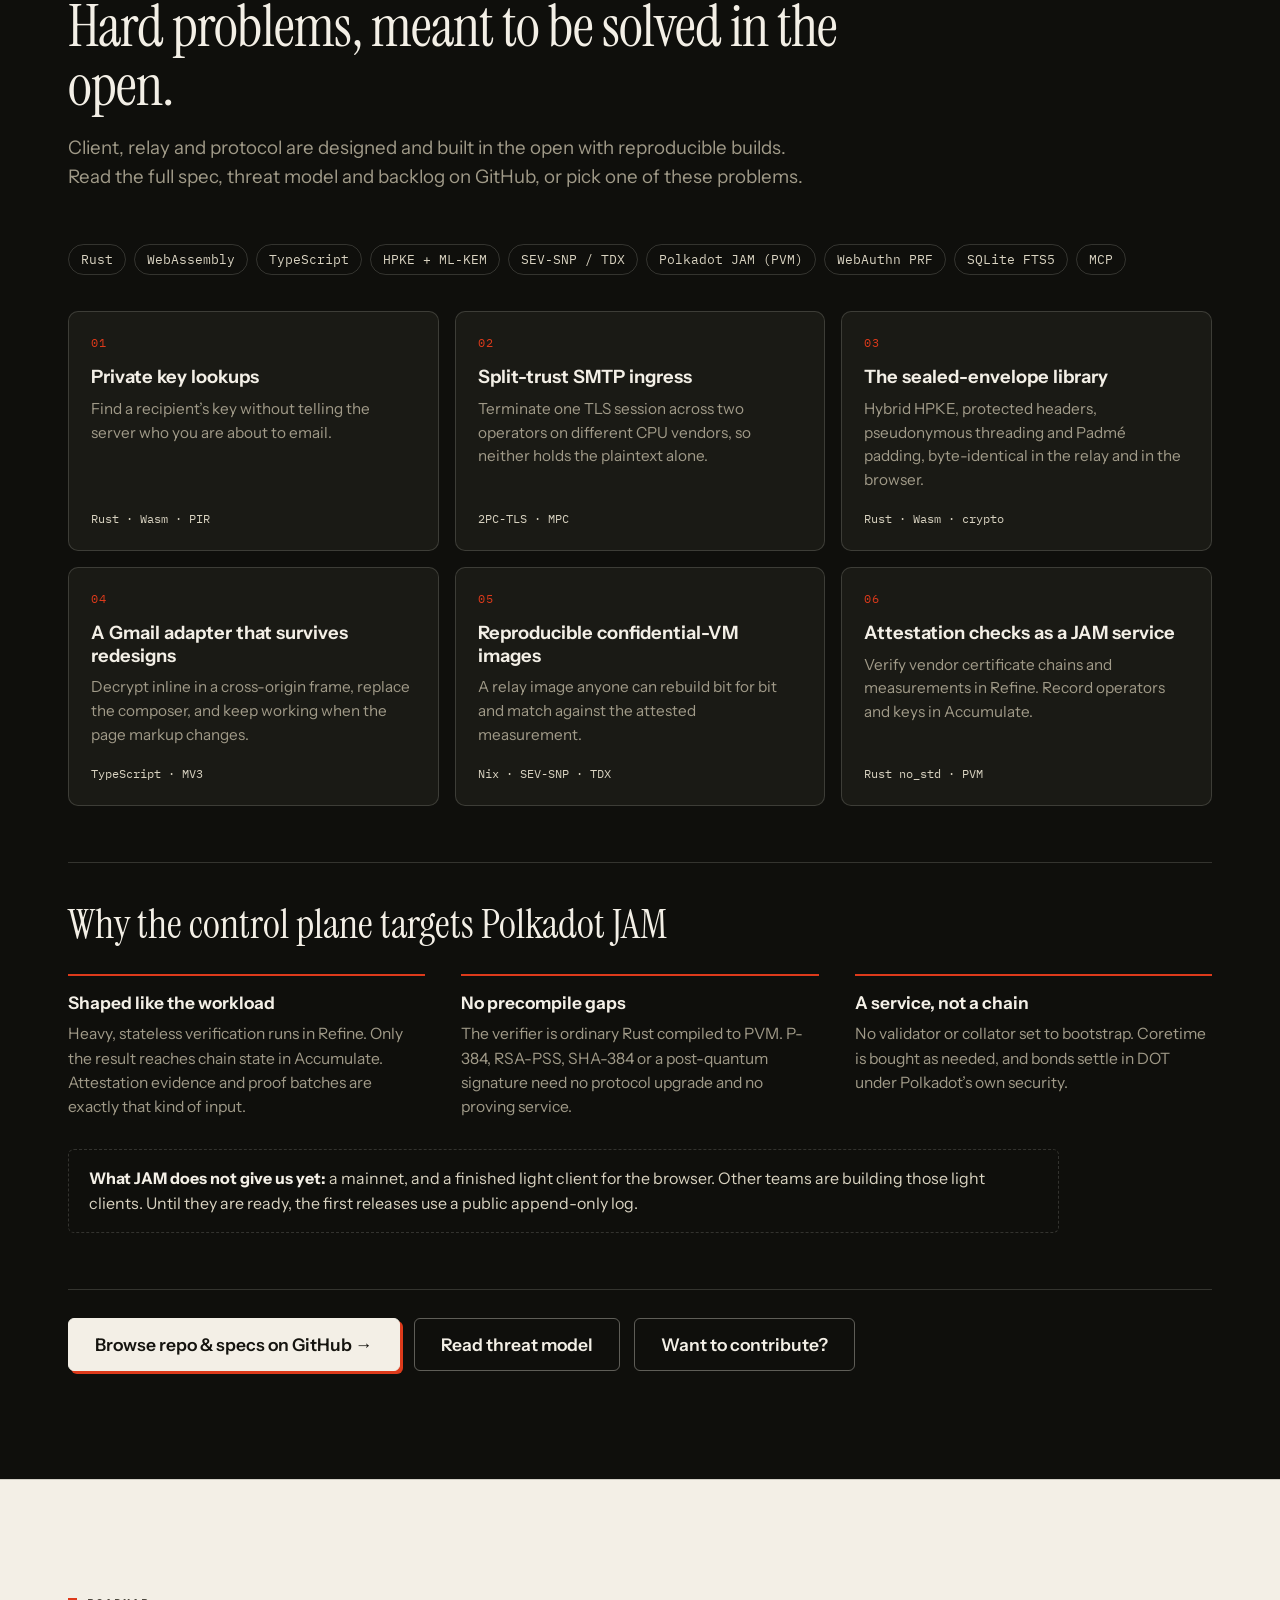
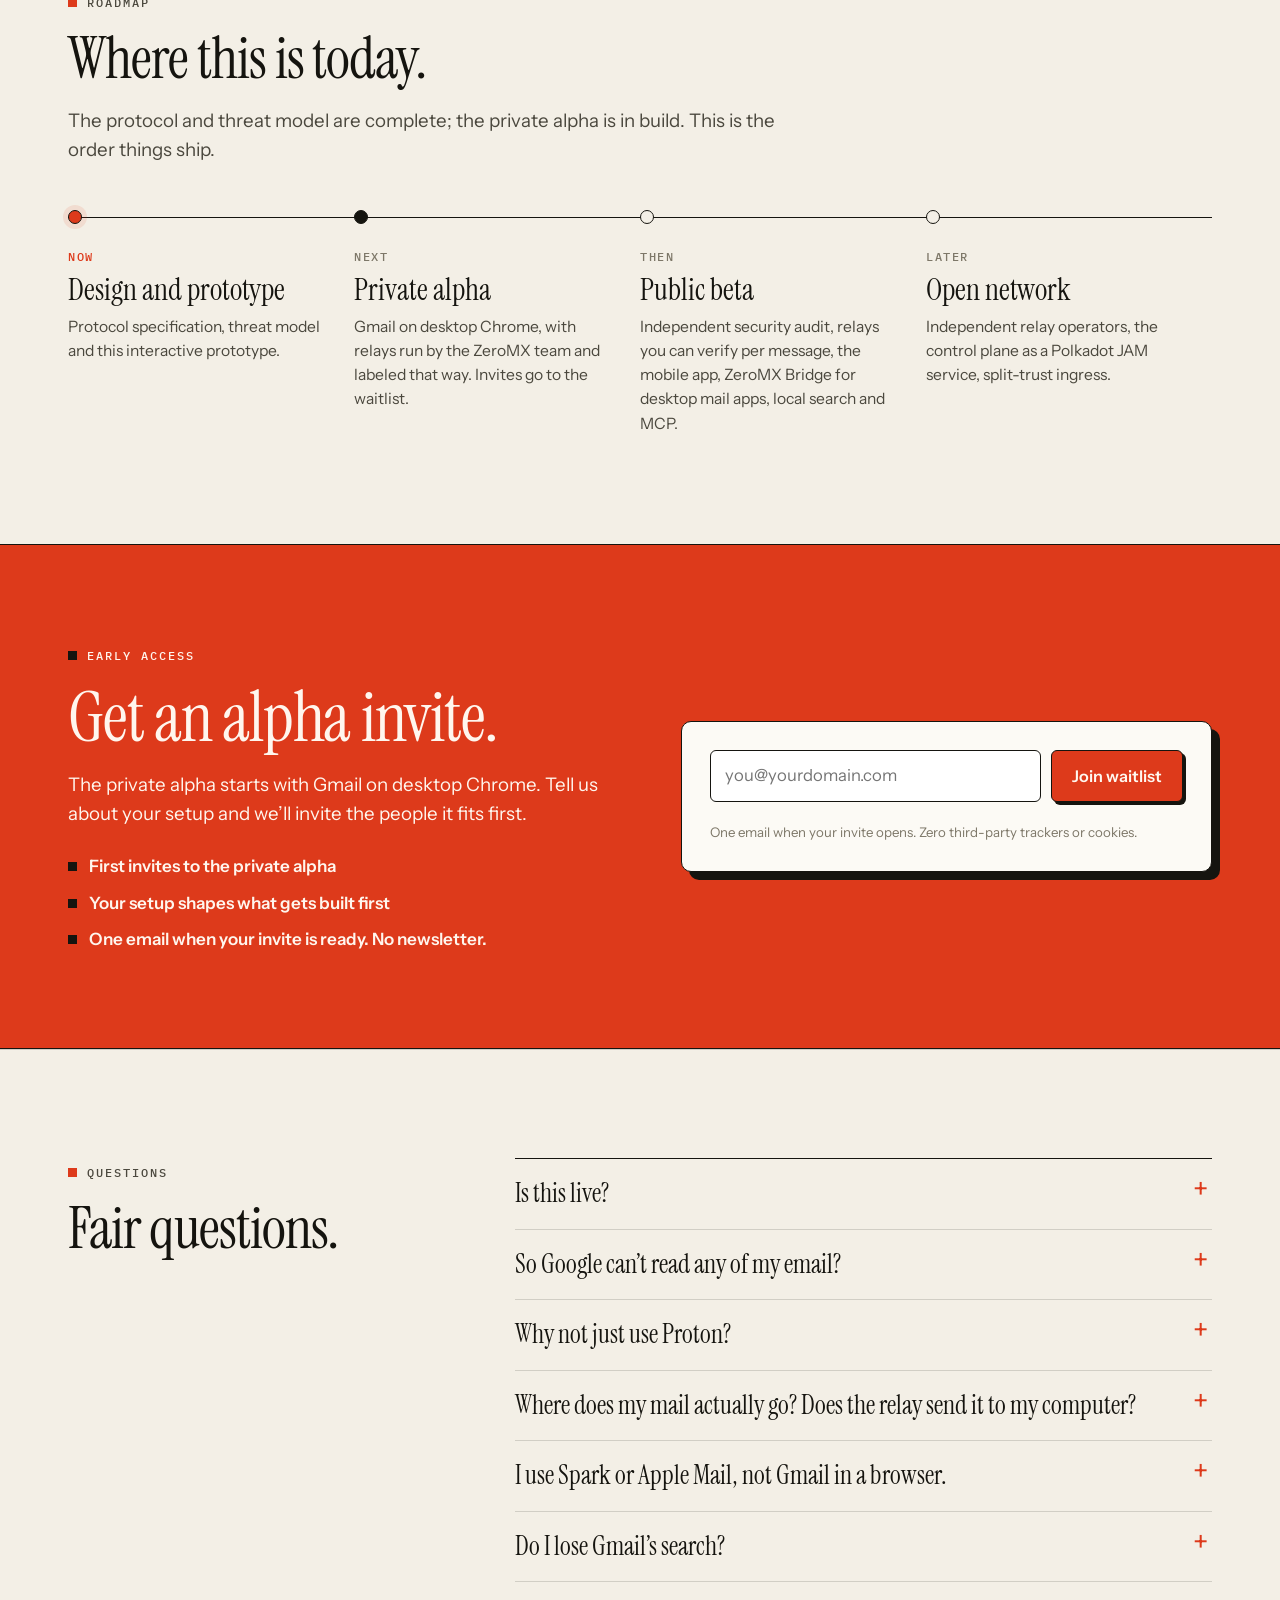
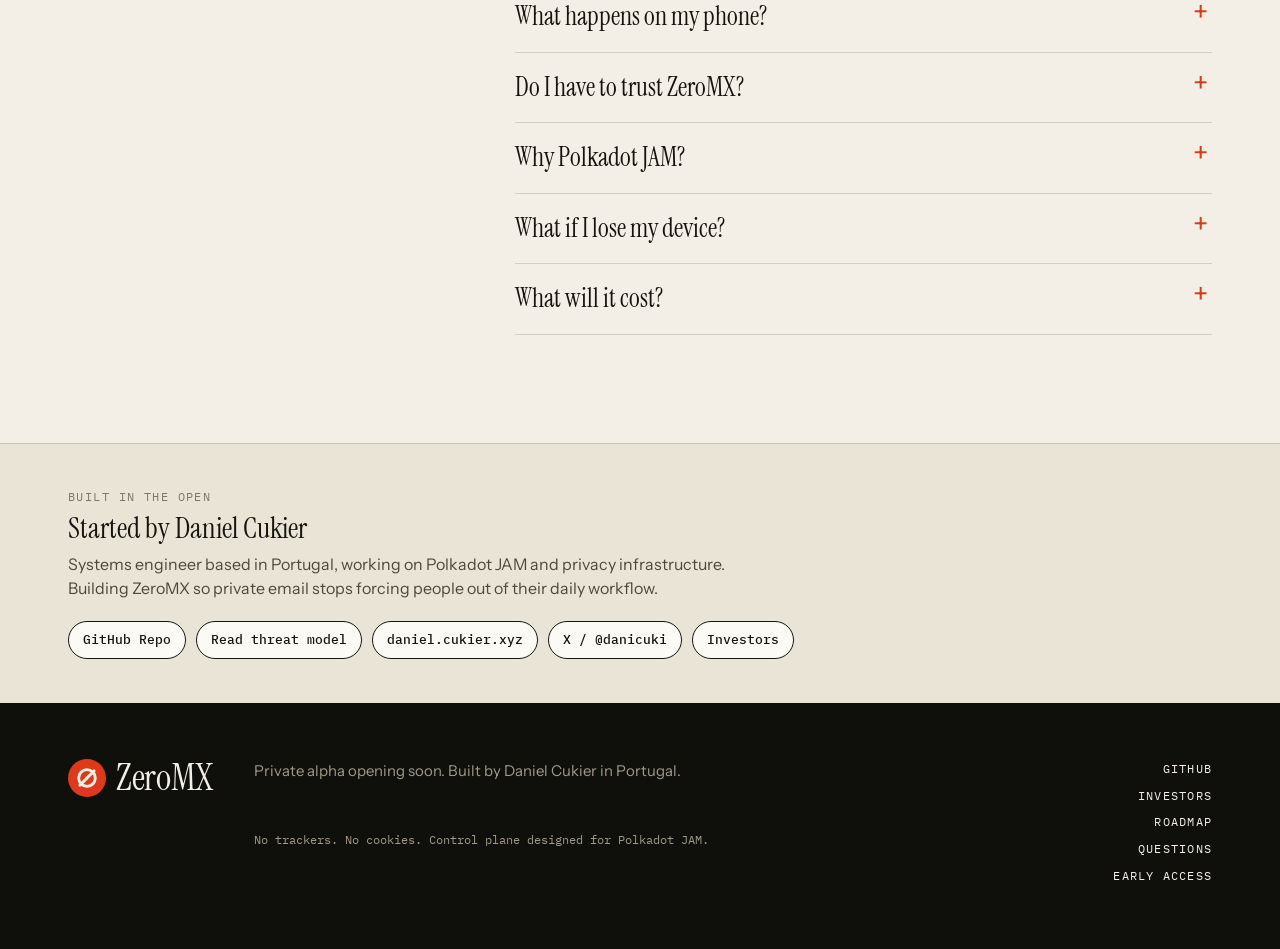
==== commit 67b70701: "docs(site): link public GitHub repo and threat model across site" ====
--- a/site/index.html
+++ b/site/index.html
@@ -305,7 +305,7 @@
         <div class="section-header">
           <span class="section-tag" data-i18n="dev_tag">For developers</span>
           <h2 data-i18n="dev_title">Hard problems, meant to be solved in the open.</h2>
-          <p data-i18n="dev_lede">Client, relay and protocol are meant to be open source with reproducible builds. The repository is private while the design settles. Ask for access and pick one of these.</p>
+          <p data-i18n="dev_lede">Client, relay and protocol are designed and built in the open with reproducible builds. Read the full spec, threat model and backlog on GitHub, or pick one of these problems.</p>
         </div>
         <ul class="stack-row" id="devStack"></ul>
         <div class="problem-grid" id="devProblems"></div>
@@ -317,7 +317,9 @@
         </div>
 
         <div class="band-cta">
-          <button type="button" class="btn btn-paper btn-lg" id="devCtaBtn" data-i18n="dev_cta">Ask for repository access</button>
+          <a href="https://github.com/danicuki/zeromx" target="_blank" rel="noopener" class="btn btn-paper btn-lg" data-i18n="dev_cta_github">Browse repo &amp; specs on GitHub →</a>
+          <a href="https://github.com/danicuki/zeromx/blob/main/docs/07-threat-model-and-limits.md" target="_blank" rel="noopener" class="btn btn-ghost-dark btn-lg" data-i18n="dev_cta_threat">Read threat model</a>
+          <button type="button" class="btn btn-ghost-dark btn-lg" id="devCtaBtn" data-i18n="dev_cta">Want to contribute?</button>
         </div>
       </div>
     </section>
@@ -375,8 +377,9 @@
           <p data-i18n="founder_bio">Systems engineer based in Portugal, working on Polkadot JAM and privacy infrastructure. Building ZeroMX so private email stops forcing people out of their daily workflow.</p>
         </div>
         <div class="founder-links">
+          <a href="https://github.com/danicuki/zeromx" target="_blank" rel="noopener">GitHub Repo</a>
+          <a href="https://github.com/danicuki/zeromx/blob/main/docs/07-threat-model-and-limits.md" target="_blank" rel="noopener" data-i18n="dev_cta_threat">Read threat model</a>
           <a href="https://daniel.cukier.xyz" target="_blank" rel="noopener">daniel.cukier.xyz</a>
-          <a href="https://github.com/danicuki" target="_blank" rel="noopener">GitHub</a>
           <a href="https://x.com/danicuki" target="_blank" rel="noopener">X / @danicuki</a>
           <a href="/investors" data-i18n="nav_investors">Investors</a>
         </div>
@@ -402,6 +405,7 @@
       <p data-i18n="footer_text">Private alpha opening soon. Built by Daniel Cukier in Portugal.</p>
       <p class="footer-built" data-i18n="footer_built">No trackers. No cookies. Control plane designed for Polkadot JAM.</p>
       <nav class="footer-links" aria-label="Footer">
+        <a href="https://github.com/danicuki/zeromx" target="_blank" rel="noopener">GitHub</a>
         <a href="/investors" data-i18n="nav_investors">Investors</a>
         <a href="#roadmap" data-i18n="road_tag">Roadmap</a>
         <a href="#faq" data-i18n="faq_tag">Questions</a>
--- a/site/styles.css
+++ b/site/styles.css
@@ -2201,6 +2201,19 @@
 .band-ink .band-cta {
   border-top-color: var(--vault-line);
   justify-content: flex-start;
+  gap: 14px;
+  flex-wrap: wrap;
+}
+
+.btn-ghost-dark {
+  background: transparent;
+  color: var(--paper);
+  border-color: rgba(243, 239, 230, 0.35);
+}
+
+.btn-ghost-dark:hover {
+  border-color: var(--paper);
+  background: rgba(243, 239, 230, 0.08);
 }
 
 /* ---------- Roadmap ---------- */
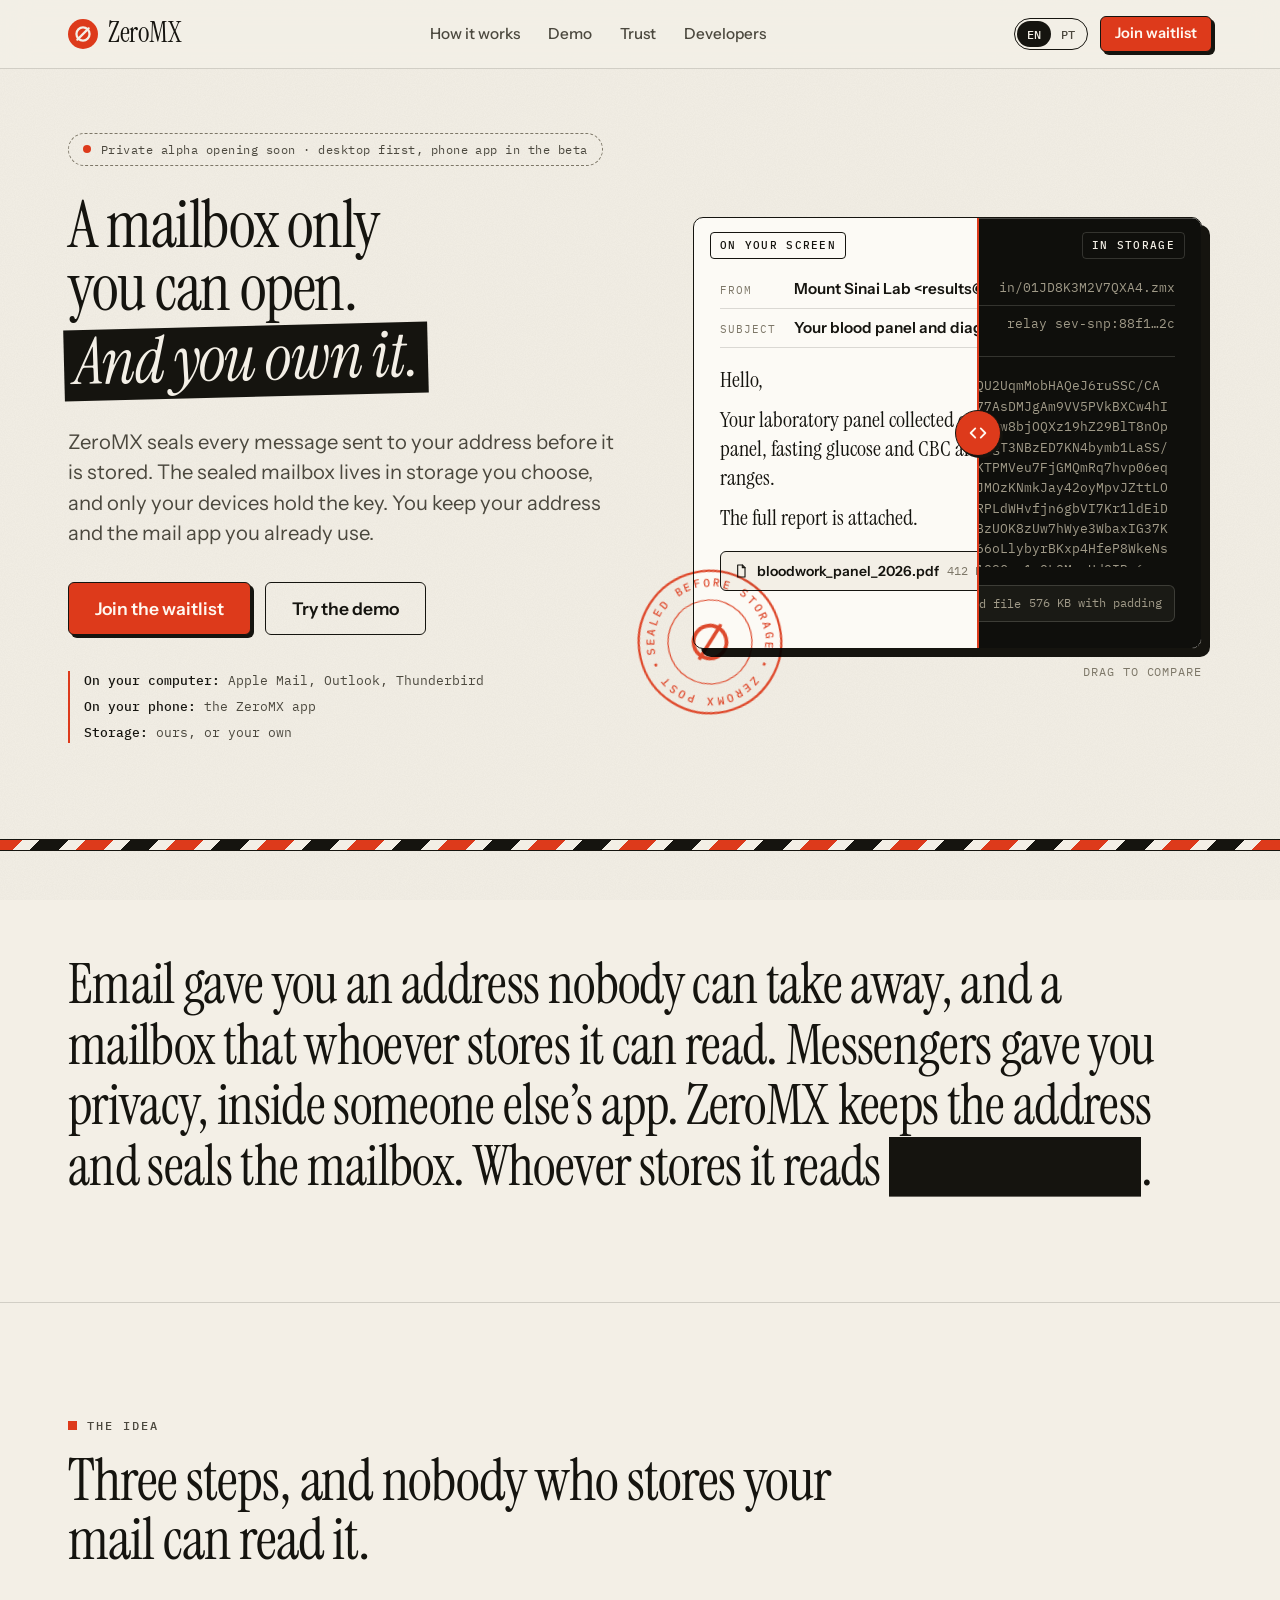
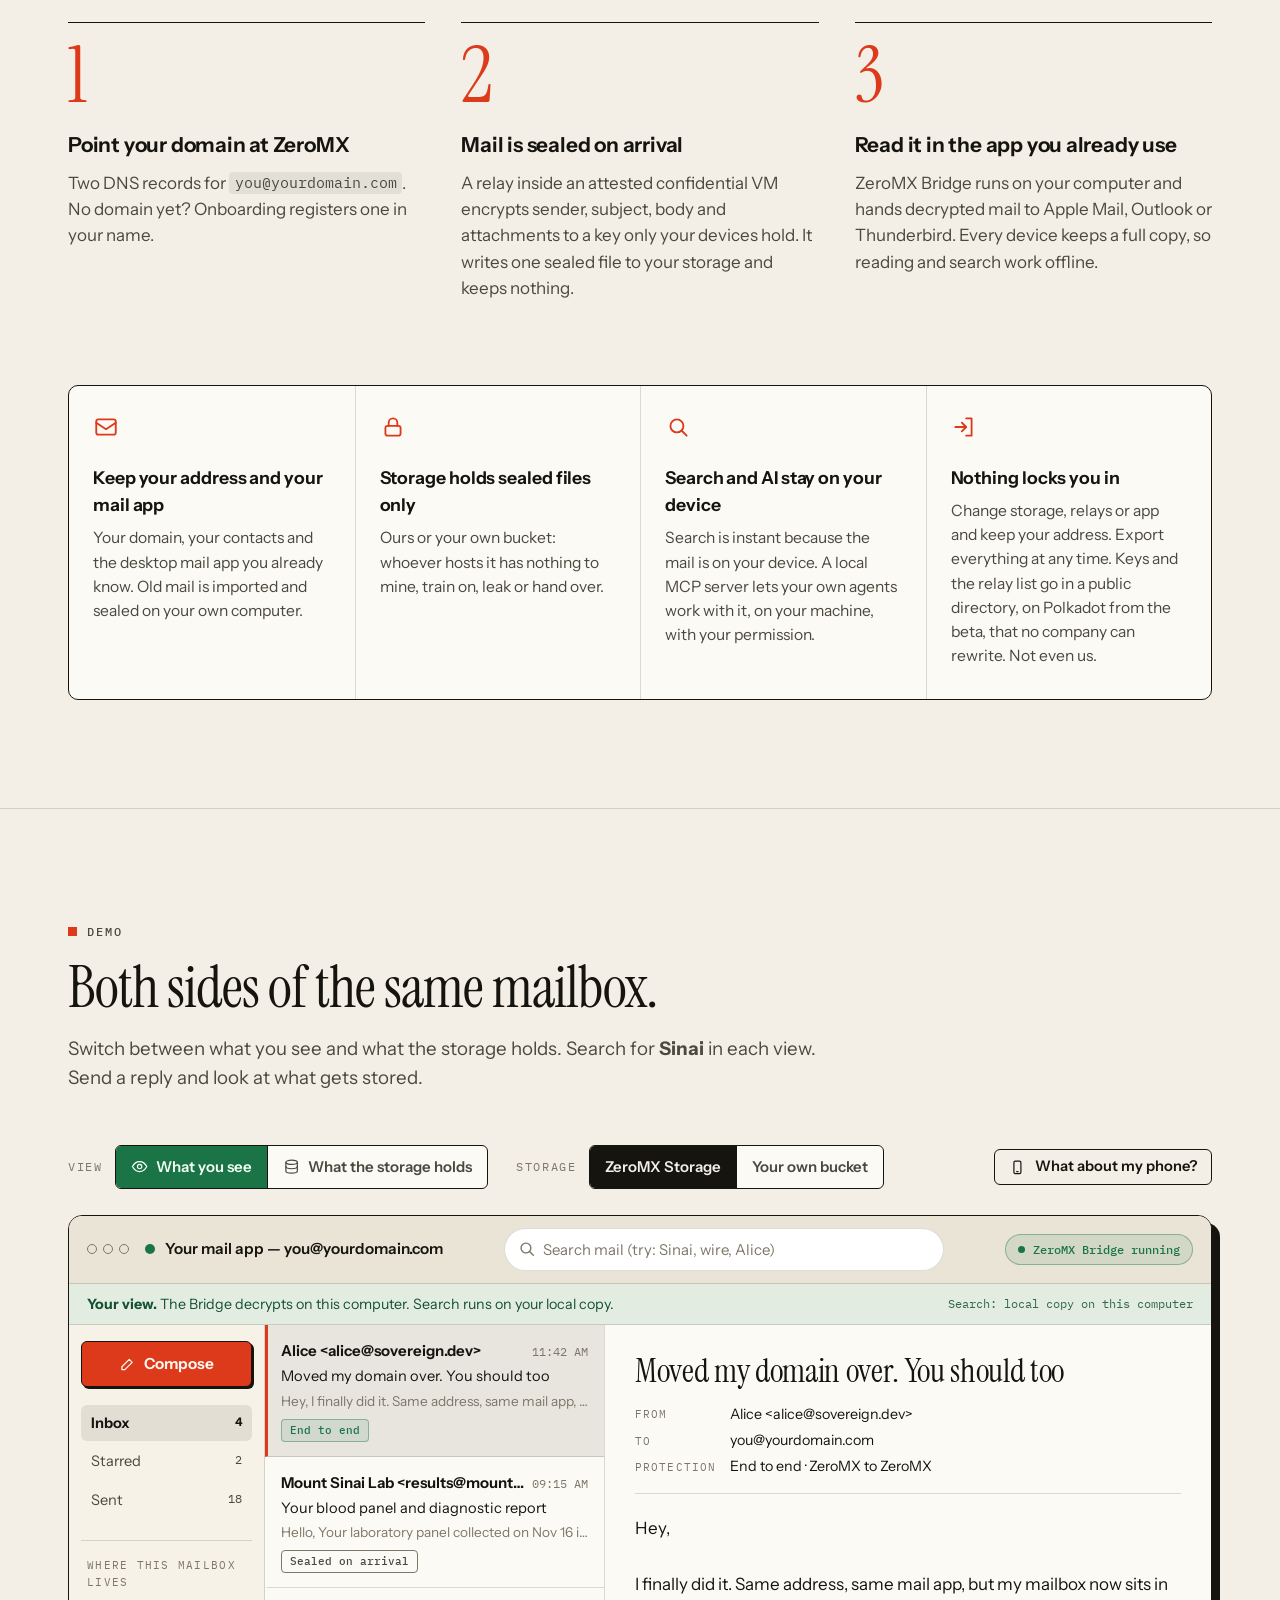
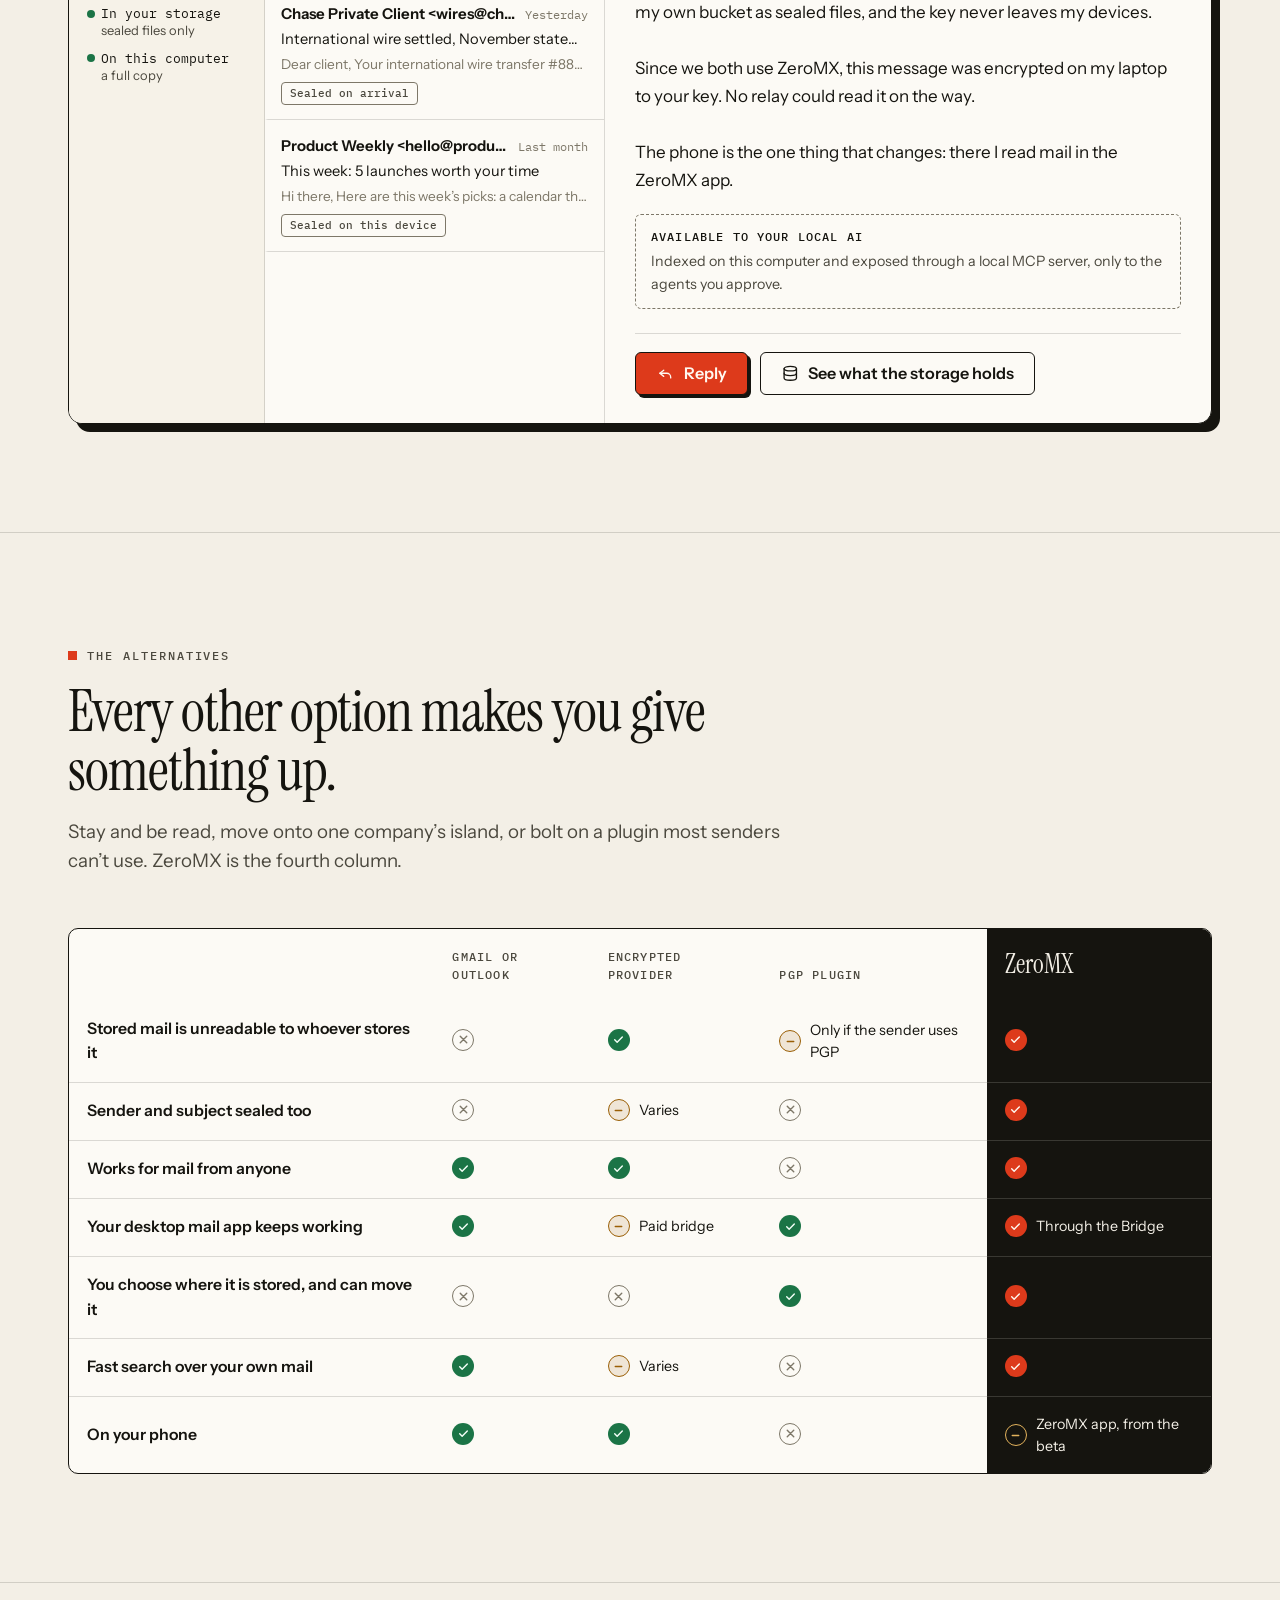
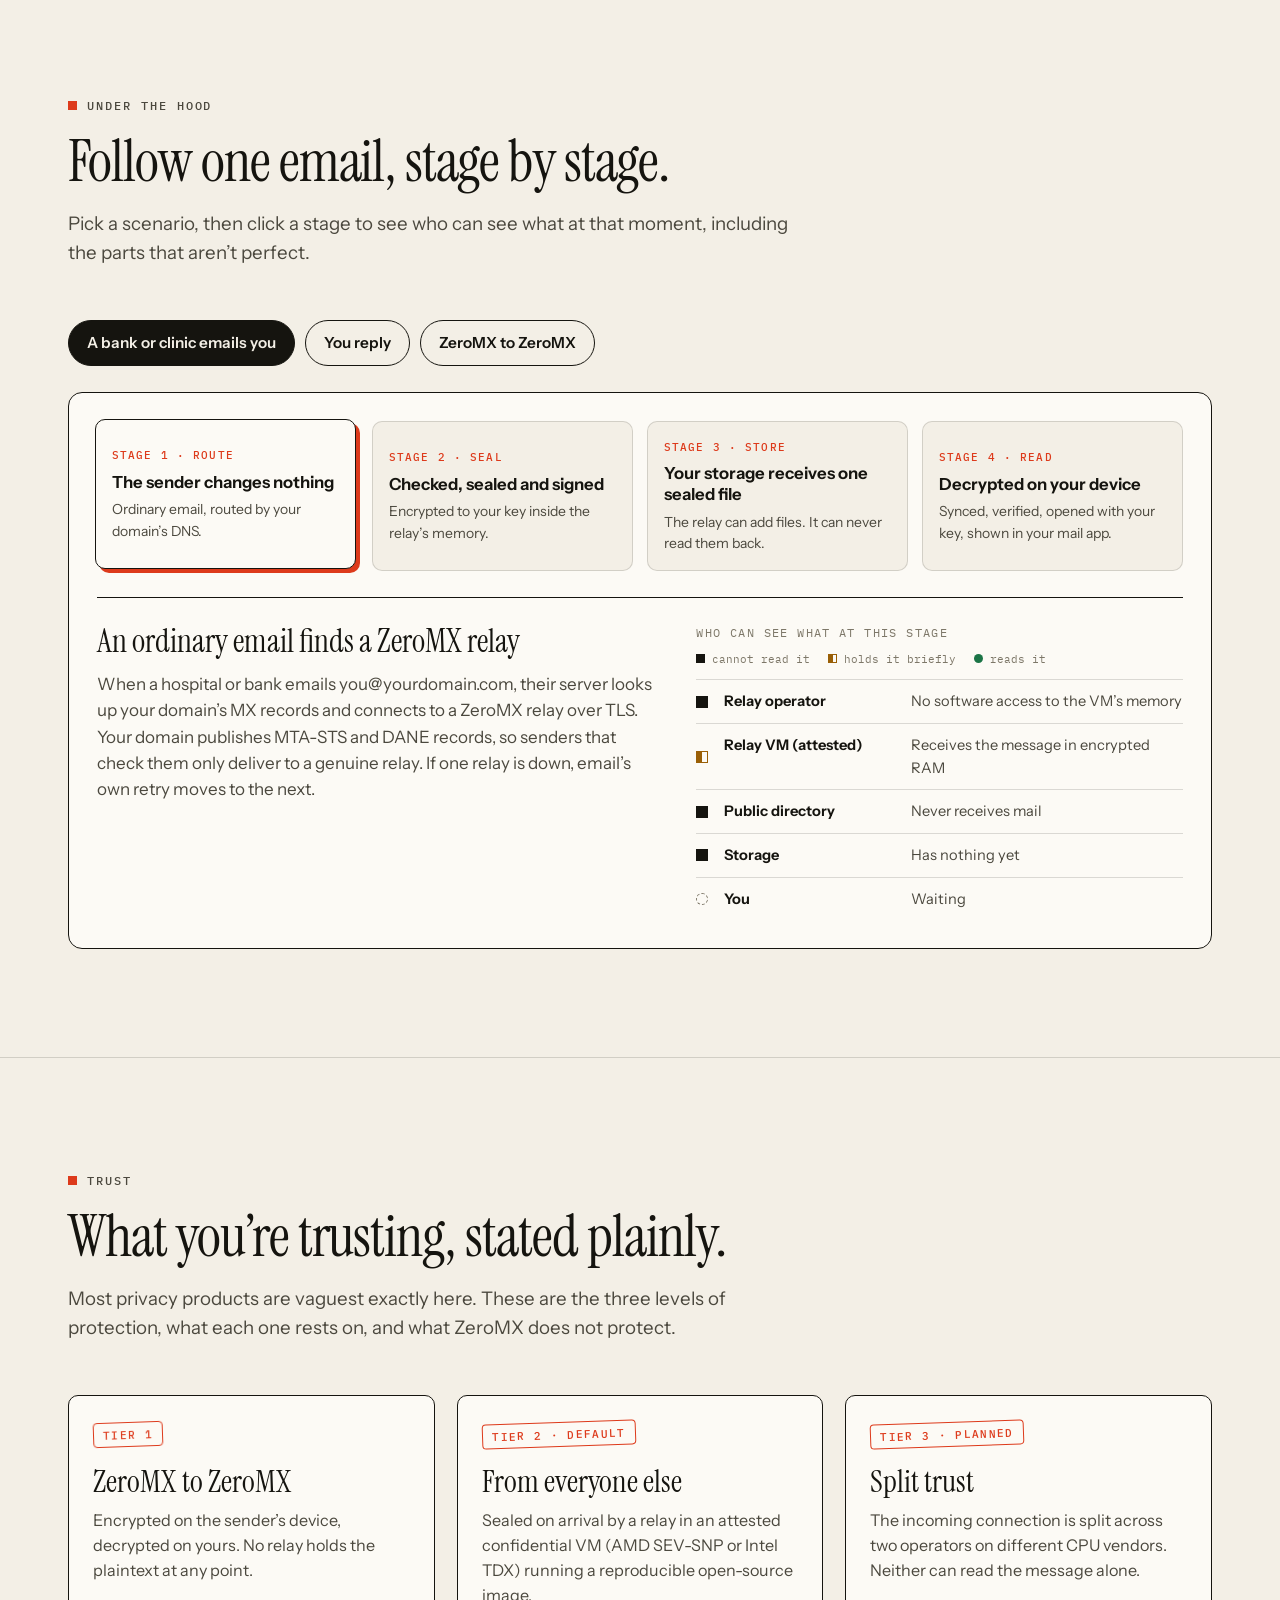
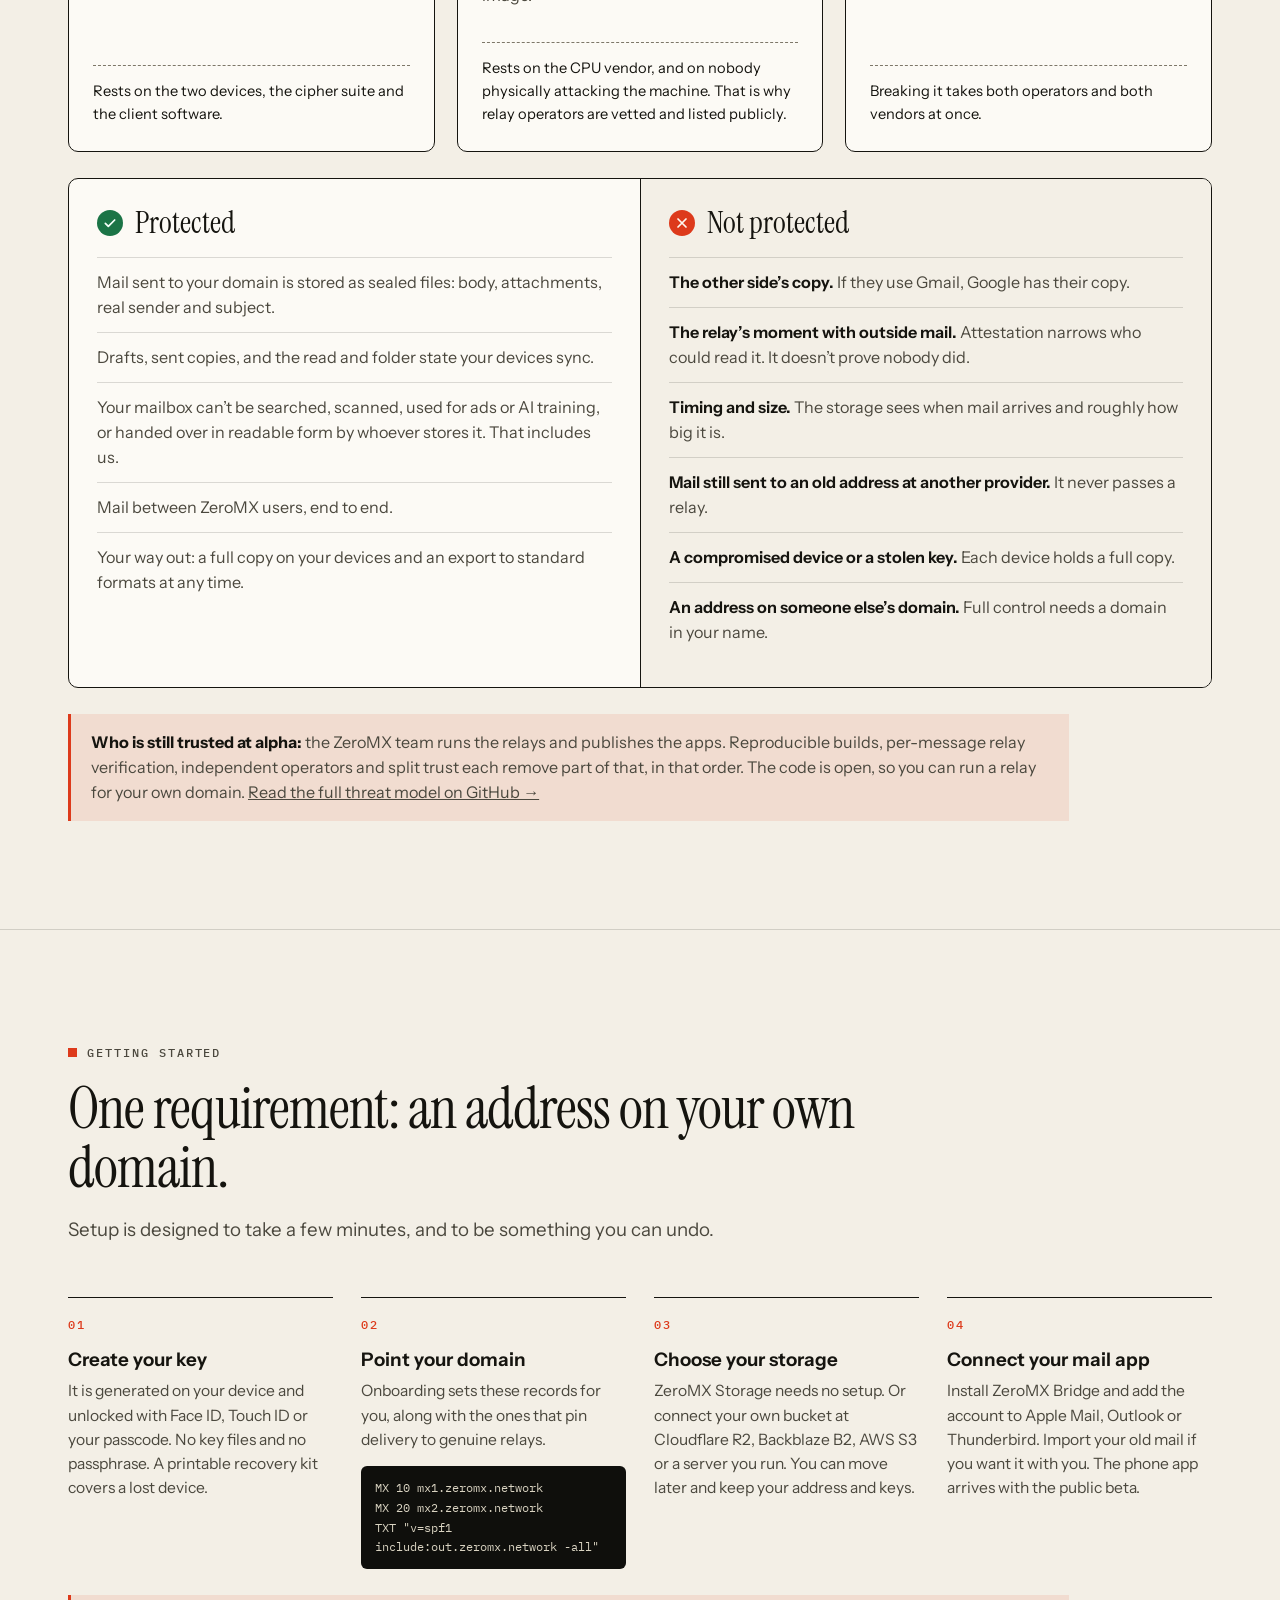
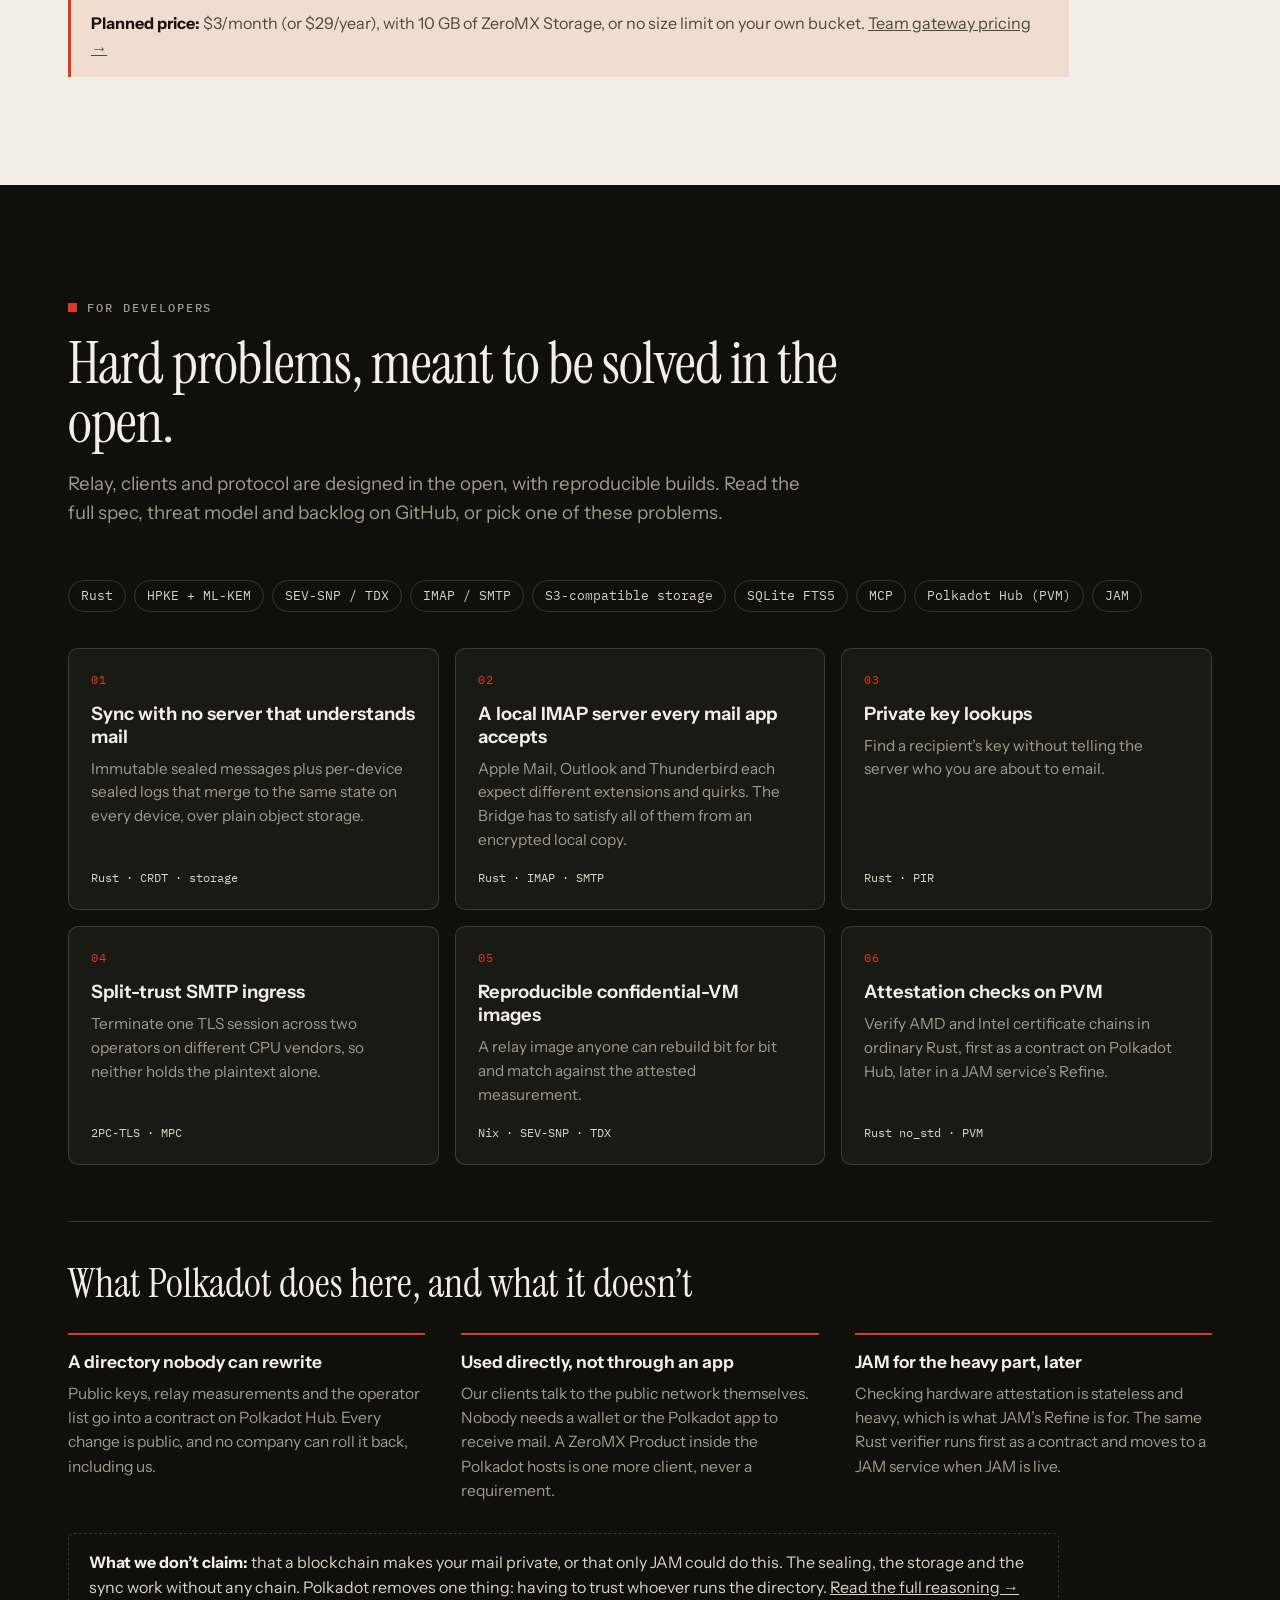
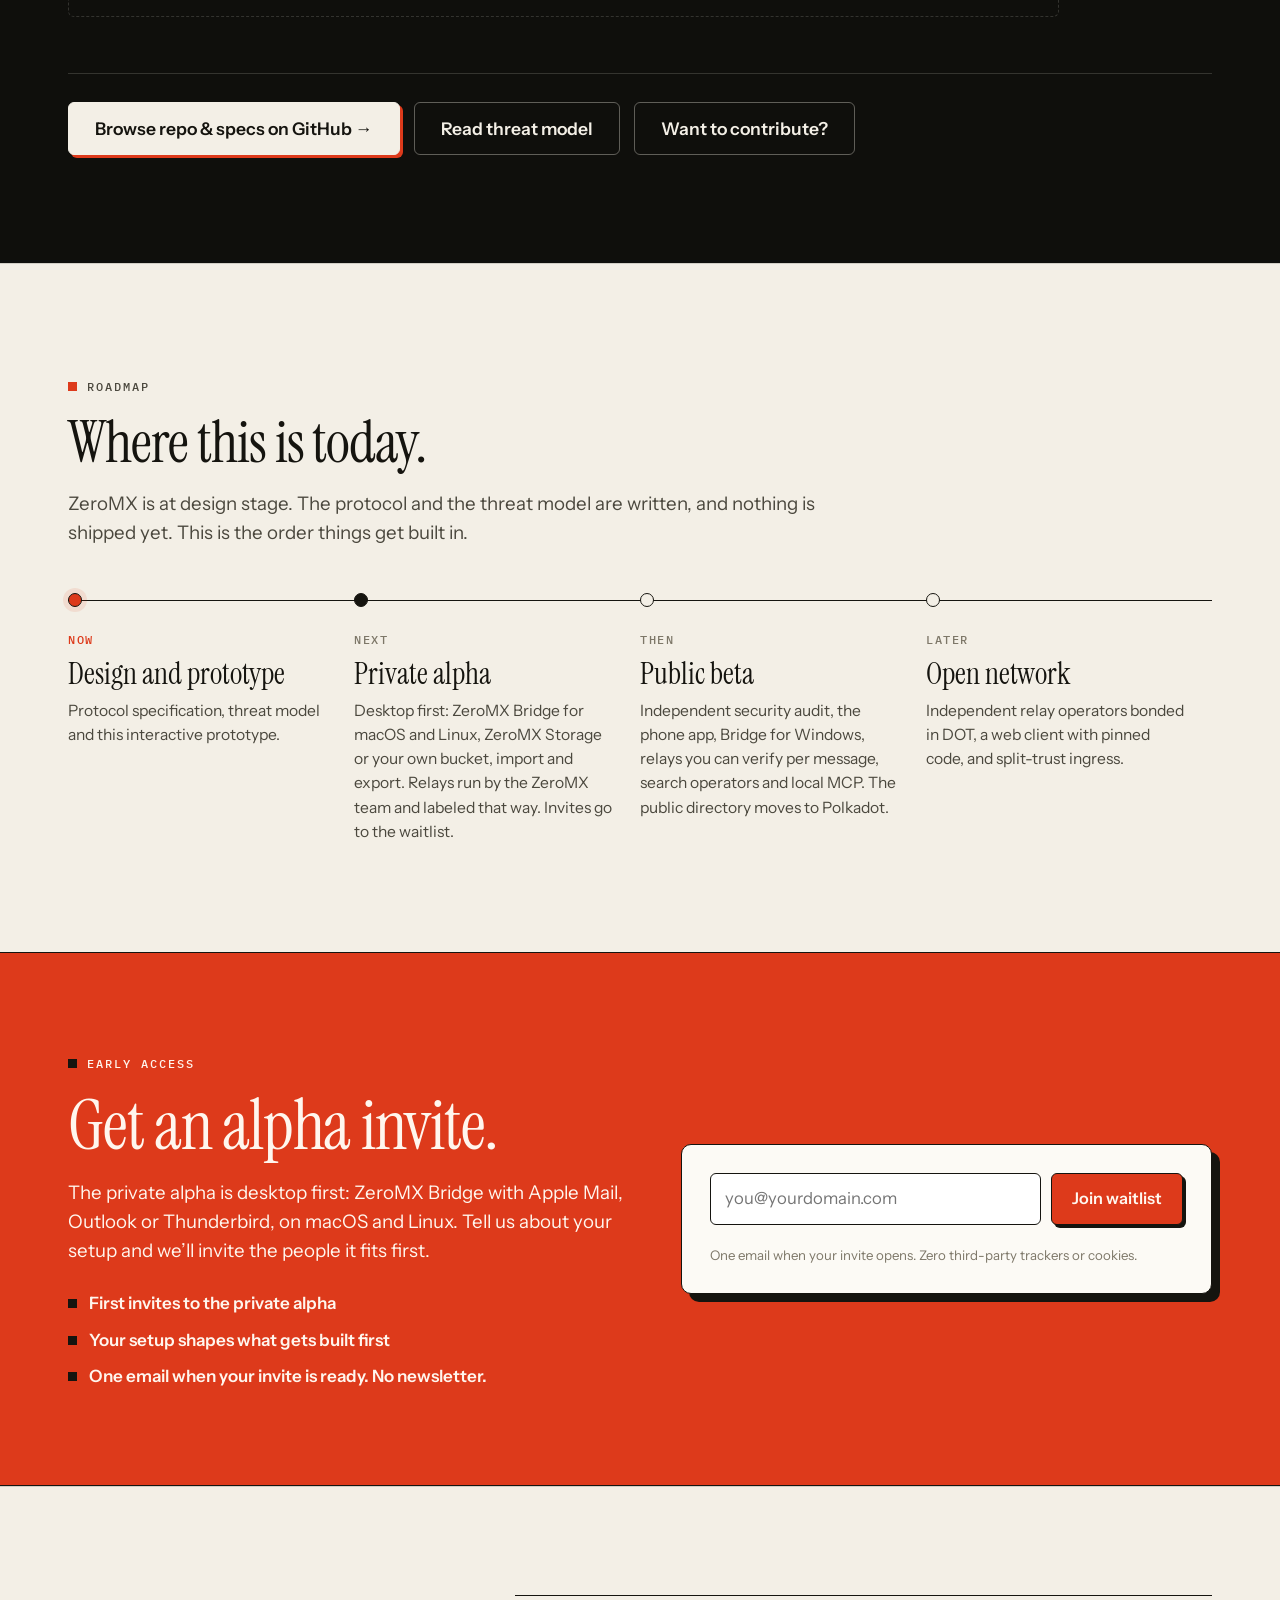
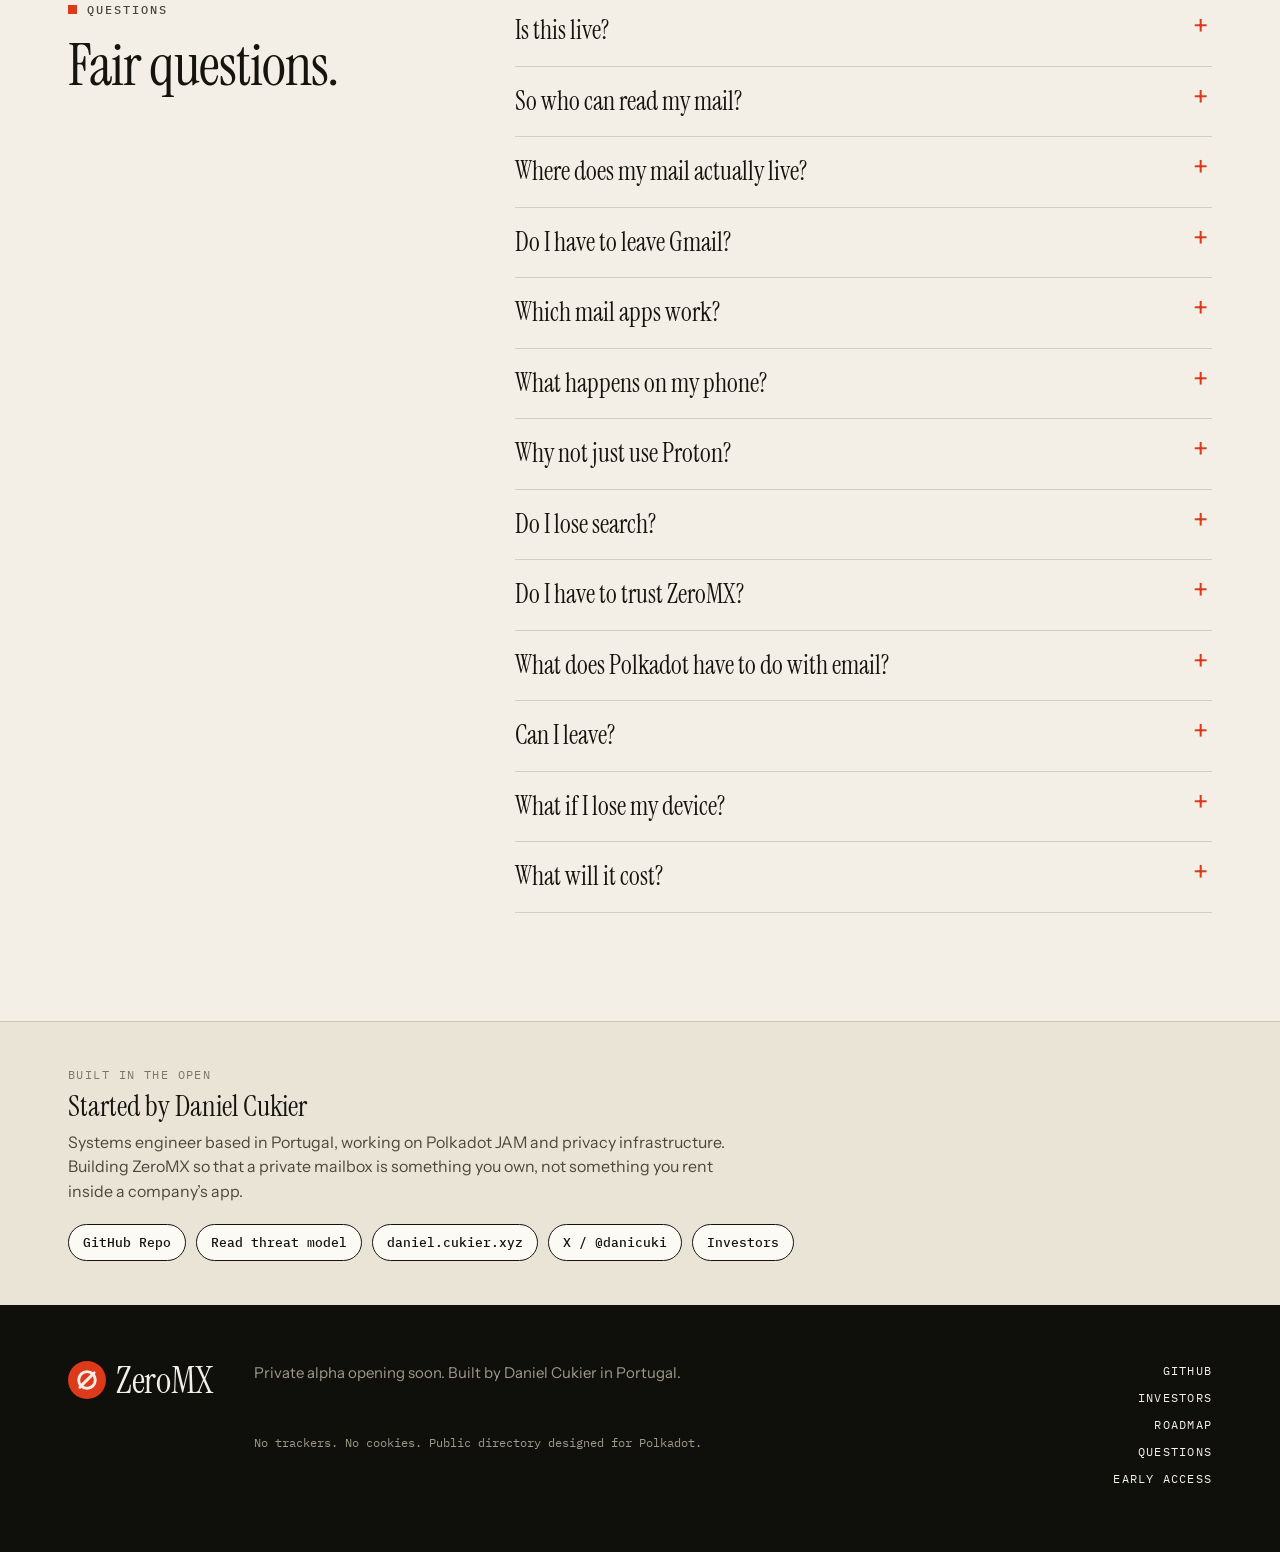
==== commit ca0fe605: "feat: redesign around storage the user controls The first design delivered sealed envelopes into the" ====
--- a/site/index.html
+++ b/site/index.html
@@ -3,8 +3,8 @@
 <head>
   <meta charset="UTF-8" />
   <meta name="viewport" content="width=device-width, initial-scale=1.0" />
-  <title>ZeroMX — Keep your inbox. Make it blind.</title>
-  <meta name="description" content="ZeroMX seals the mail sent to your domain before it reaches Gmail. Your provider stores ciphertext it cannot read. You keep reading and replying in the same tab." />
+  <title>ZeroMX — A mailbox only you can open. And you own it.</title>
+  <meta name="description" content="ZeroMX seals every message sent to your domain before it is stored. The sealed mailbox lives in storage you choose, and only your devices hold the key. Keep your address and your desktop mail app." />
   <meta name="theme-color" content="#f3efe6" />
   <meta name="color-scheme" content="light" />
 
@@ -12,15 +12,15 @@
   <meta property="og:type" content="website" />
   <meta property="og:url" content="https://zeromx.cukier.xyz/" />
   <meta property="og:site_name" content="ZeroMX" />
-  <meta property="og:title" content="ZeroMX — Keep your inbox. Make it blind." />
-  <meta property="og:description" content="Mail sent to your domain is sealed before it reaches Gmail. Google stores ciphertext. You keep reading and replying in the same tab." />
+  <meta property="og:title" content="ZeroMX — A mailbox only you can open. And you own it." />
+  <meta property="og:description" content="Mail sent to your domain is sealed before it is stored. The sealed mailbox lives in storage you choose, and only your devices hold the key." />
   <meta property="og:image" content="https://zeromx.cukier.xyz/og.png" />
   <meta property="og:image:width" content="1200" />
   <meta property="og:image:height" content="630" />
   <meta name="twitter:card" content="summary_large_image" />
   <meta name="twitter:creator" content="@danicuki" />
-  <meta name="twitter:title" content="ZeroMX — Keep your inbox. Make it blind." />
-  <meta name="twitter:description" content="Mail sent to your domain is sealed before it reaches Gmail. Google stores ciphertext. You keep reading and replying in the same tab." />
+  <meta name="twitter:title" content="ZeroMX — A mailbox only you can open. And you own it." />
+  <meta name="twitter:description" content="Mail sent to your domain is sealed before it is stored. The sealed mailbox lives in storage you choose, and only your devices hold the key." />
   <meta name="twitter:image" content="https://zeromx.cukier.xyz/og.png" />
 
   <link rel="icon" href="favicon.svg" type="image/svg+xml" />
@@ -64,20 +64,20 @@
         <div class="hero-copy">
           <p class="chip">
             <span class="dot"></span>
-            <span data-i18n="hero_chip">Private alpha opening soon · Gmail on desktop Chrome first</span>
+            <span data-i18n="hero_chip">Private alpha opening soon · desktop first, phone app in the beta</span>
           </p>
-          <h1 data-i18n-html="hero_title">Keep your inbox.<br /><em>Make it blind.</em></h1>
+          <h1 data-i18n-html="hero_title">A mailbox only<br />you can open.<br /><em>And you own it.</em></h1>
           <p class="hero-sub" data-i18n="hero_sub">
-            ZeroMX seals the mail sent to your domain before it reaches Gmail. Google stores ciphertext it can’t read, search or scan. You keep reading and replying in the same tab.
+            ZeroMX seals every message sent to your address before it is stored. The sealed mailbox lives in storage you choose, and only your devices hold the key. You keep your address and the mail app you already use.
           </p>
           <div class="hero-actions">
             <button type="button" class="btn btn-primary btn-lg" id="heroWaitlistBtn" data-i18n="hero_btn_waitlist">Join the waitlist</button>
             <a href="#demo" class="btn btn-ghost btn-lg" data-i18n="hero_btn_primary">Try the demo</a>
           </div>
           <ul class="hero-facts">
-            <li data-i18n-html="hero_fact1"><strong>First:</strong> Gmail on desktop Chrome</li>
-            <li data-i18n-html="hero_fact2"><strong>Next:</strong> Outlook, iCloud, Fastmail</li>
-            <li data-i18n-html="hero_fact3"><strong>On your phone:</strong> the ZeroMX app</li>
+            <li data-i18n-html="hero_fact1"><strong>On your computer:</strong> Apple Mail, Outlook, Thunderbird</li>
+            <li data-i18n-html="hero_fact2"><strong>On your phone:</strong> the ZeroMX app</li>
+            <li data-i18n-html="hero_fact3"><strong>Storage:</strong> ours, or your own</li>
           </ul>
         </div>
 
@@ -101,7 +101,7 @@
     <section class="manifesto">
       <div class="container">
         <p class="manifesto-text" data-i18n-html="manifesto_html">
-          Your inbox knows your bank, your doctor, your lawyer and your landlord. Today your email provider can read every word. With ZeroMX it reads <span class="redact">nothing at all</span>.
+          Email gave you an address nobody can take away, and a mailbox that whoever stores it can read. Messengers gave you privacy, inside someone else’s app. ZeroMX keeps the address and seals the mailbox. Whoever stores it reads <span class="redact">nothing at all</span>.
         </p>
       </div>
     </section>
@@ -111,30 +111,30 @@
       <div class="container">
         <div class="section-header">
           <span class="section-tag" data-i18n="how_tag">01 — The idea</span>
-          <h2 data-i18n="how_title">Three steps, and your mailbox stops being readable.</h2>
+          <h2 data-i18n="how_title">Three steps, and nobody who stores your mail can read it.</h2>
         </div>
         <ol class="steps-grid" id="howSteps"></ol>
 
         <div class="pillars-grid">
           <div class="pillar-card">
             <svg class="icon" viewBox="0 0 24 24" aria-hidden="true"><rect x="3" y="5" width="18" height="14" rx="2" /><path d="M3 8l9 6 9-6" /></svg>
-            <h3 data-i18n="pillar1_title">No new inbox on desktop</h3>
-            <p data-i18n="pillar1_desc">Your filters, labels, shortcuts and the tab you already keep open. Nothing moves.</p>
+            <h3 data-i18n="pillar1_title">Keep your address and your mail app</h3>
+            <p data-i18n="pillar1_desc">Your domain, your contacts and the desktop mail app you already know. Old mail is imported and sealed on your own computer.</p>
           </div>
           <div class="pillar-card">
             <svg class="icon" viewBox="0 0 24 24" aria-hidden="true"><rect x="5" y="11" width="14" height="9" rx="2" /><path d="M8 11V8a4 4 0 018 0v3" /></svg>
-            <h3 data-i18n="pillar2_title">Your provider holds ciphertext</h3>
-            <p data-i18n="pillar2_desc">For mail to your domain there is no readable archive to mine, train on, leak or hand over.</p>
+            <h3 data-i18n="pillar2_title">Storage holds sealed files only</h3>
+            <p data-i18n="pillar2_desc">Ours or your own bucket: whoever hosts it has nothing to mine, train on, leak or hand over.</p>
           </div>
           <div class="pillar-card">
             <svg class="icon" viewBox="0 0 24 24" aria-hidden="true"><circle cx="11" cy="11" r="6" /><path d="M20 20l-4.3-4.3" /></svg>
-            <h3 data-i18n="pillar3_title">Search and AI stay yours</h3>
-            <p data-i18n="pillar3_desc">A local encrypted index gives instant search. A local MCP server lets your own agents work with your mail, on your machine, with your permission.</p>
+            <h3 data-i18n="pillar3_title">Search and AI stay on your device</h3>
+            <p data-i18n="pillar3_desc">Search is instant because the mail is on your device. A local MCP server lets your own agents work with it, on your machine, with your permission.</p>
           </div>
           <div class="pillar-card">
-            <svg class="icon" viewBox="0 0 24 24" aria-hidden="true"><path d="M12 3l7 3v5c0 4.5-3 8.3-7 10-4-1.7-7-5.5-7-10V6l7-3z" /><path d="M9 12l2 2 4-4" /></svg>
-            <h3 data-i18n="pillar4_title">Built to be checked</h3>
-            <p data-i18n="pillar4_desc">Open-source relay images with reproducible builds. Keys and relay measurements in a public append-only log, designed to run on Polkadot JAM.</p>
+            <svg class="icon" viewBox="0 0 24 24" aria-hidden="true"><path d="M14 4h5v16h-5" /><path d="M4 12h10" /><path d="M10 8l4 4-4 4" /></svg>
+            <h3 data-i18n="pillar4_title">Nothing locks you in</h3>
+            <p data-i18n="pillar4_desc">Change storage, relays or app and keep your address. Export everything at any time. Keys and the relay list go in a public directory, on Polkadot from the beta, that no company can rewrite. Not even us.</p>
           </div>
         </div>
       </div>
@@ -145,9 +145,9 @@
       <div class="container">
         <div class="section-header">
           <span class="section-tag" data-i18n="sim_tag">02 — Demo</span>
-          <h2 data-i18n="sim_title">Both sides of the same inbox.</h2>
+          <h2 data-i18n="sim_title">Both sides of the same mailbox.</h2>
           <p data-i18n-html="sim_desc">
-            Switch between what you see and what the provider stores. Search for <strong>Sinai</strong> in each view. Send a reply and look at what lands in the mailbox.
+            Switch between what you see and what the storage holds. Search for <strong>Sinai</strong> in each view. Send a reply and look at what gets stored.
           </p>
         </div>
 
@@ -159,18 +159,18 @@
                 <svg class="icon" viewBox="0 0 24 24" aria-hidden="true"><path d="M2 12s3.5-7 10-7 10 7 10 7-3.5 7-10 7S2 12 2 12z" /><circle cx="12" cy="12" r="3" /></svg>
                 <span data-i18n="sim_view_user">What you see</span>
               </button>
-              <button type="button" class="seg-btn view-bigtech" data-view="bigtech" aria-pressed="false">
+              <button type="button" class="seg-btn view-storage" data-view="storage" aria-pressed="false">
                 <svg class="icon" viewBox="0 0 24 24" aria-hidden="true"><ellipse cx="12" cy="6" rx="8" ry="3" /><path d="M4 6v6c0 1.7 3.6 3 8 3s8-1.3 8-3V6" /><path d="M4 12v6c0 1.7 3.6 3 8 3s8-1.3 8-3v-6" /></svg>
-                <span data-i18n="sim_view_bigtech">What the provider stores</span>
+                <span data-i18n="sim_view_storage">What the storage holds</span>
               </button>
             </div>
           </div>
 
           <div class="control-group">
-            <span class="control-label" data-i18n="sim_provider_label">Provider</span>
-            <div class="segmented" id="providerToggle" role="group">
-              <button type="button" class="seg-btn active" data-provider="gmail" aria-pressed="true">Gmail</button>
-              <button type="button" class="seg-btn" data-provider="outlook" aria-pressed="false">Outlook</button>
+            <span class="control-label" data-i18n="sim_storage_label">Storage</span>
+            <div class="segmented" id="storageToggle" role="group">
+              <button type="button" class="seg-btn active" data-storage="managed" aria-pressed="true" data-i18n="sim_storage_managed">ZeroMX Storage</button>
+              <button type="button" class="seg-btn" data-storage="own" aria-pressed="false" data-i18n="sim_storage_own">Your own bucket</button>
             </div>
           </div>
 
@@ -180,12 +180,12 @@
           </button>
         </div>
 
-        <div class="mail-window provider-gmail" id="mailWindow">
+        <div class="mail-window storage-managed" id="mailWindow">
           <div class="window-topbar">
             <div class="window-brand">
               <span class="window-dots" aria-hidden="true"><i></i><i></i><i></i></span>
               <span class="provider-dot"></span>
-              <span id="providerTitle">Gmail — you@yourdomain.com</span>
+              <span id="windowTitle">Your mail app — you@yourdomain.com</span>
             </div>
             <div class="search-wrapper">
               <svg class="icon" viewBox="0 0 24 24" aria-hidden="true"><circle cx="11" cy="11" r="6" /><path d="M20 20l-4.3-4.3" /></svg>
@@ -200,7 +200,7 @@
                 autocomplete="off"
               />
             </div>
-            <div id="extensionBadge" class="extension-pill active-shield">ZeroMX active</div>
+            <div id="extensionBadge" class="extension-pill active-shield">ZeroMX Bridge running</div>
           </div>
 
           <div id="statusBanner" class="status-banner banner-user">
@@ -214,14 +214,14 @@
                 <svg class="icon" viewBox="0 0 24 24" aria-hidden="true"><path d="M4 20h4l10-10-4-4L4 16v4z" /></svg>
                 <span data-i18n="sim_compose_btn">Compose</span>
               </button>
-              <div class="folder-item active"><span data-i18n="folder_inbox">Inbox</span><span id="inboxCount">4</span></div>
-              <div class="folder-item"><span data-i18n="folder_starred">Starred</span><span>2</span></div>
-              <div class="folder-item"><span data-i18n="folder_sent">Sent</span><span>18</span></div>
+              <div class="folder-item active"><span id="folderALabel">Inbox</span><span id="folderACount">4</span></div>
+              <div class="folder-item"><span id="folderBLabel">Starred</span><span id="folderBCount">2</span></div>
+              <div class="folder-item"><span id="folderCLabel">Sent</span><span id="folderCCount">18</span></div>
 
               <div class="account-tag-list">
-                <div class="account-tag-title" data-i18n="origins_title">Addresses in this inbox</div>
-                <div class="account-chip chip-sealed" id="originPersonalChip"></div>
-                <div class="account-chip chip-plain" id="originWorkChip"></div>
+                <div class="account-tag-title" data-i18n="side_title">Where this mailbox lives</div>
+                <div class="account-chip chip-sealed" id="sideChipA"></div>
+                <div class="account-chip chip-sealed" id="sideChipB"></div>
               </div>
             </aside>
 
@@ -238,7 +238,7 @@
         <div class="section-header">
           <span class="section-tag" data-i18n="compare_tag">The alternatives</span>
           <h2 data-i18n="compare_title">Every other option makes you give something up.</h2>
-          <p data-i18n="compare_desc">Stay and be read, move and start over, or bolt on a plugin most senders can’t use. ZeroMX is the fourth column.</p>
+          <p data-i18n="compare_desc">Stay and be read, move onto one company’s island, or bolt on a plugin most senders can’t use. ZeroMX is the fourth column.</p>
         </div>
         <div class="compare-scroll" id="compareTable"></div>
       </div>
@@ -305,13 +305,13 @@
         <div class="section-header">
           <span class="section-tag" data-i18n="dev_tag">For developers</span>
           <h2 data-i18n="dev_title">Hard problems, meant to be solved in the open.</h2>
-          <p data-i18n="dev_lede">Client, relay and protocol are designed and built in the open with reproducible builds. Read the full spec, threat model and backlog on GitHub, or pick one of these problems.</p>
+          <p data-i18n="dev_lede">Relay, clients and protocol are designed in the open, with reproducible builds. Read the full spec, threat model and backlog on GitHub, or pick one of these problems.</p>
         </div>
         <ul class="stack-row" id="devStack"></ul>
         <div class="problem-grid" id="devProblems"></div>
 
         <div class="jam-panel">
-          <h3 data-i18n="jam_title">Why the control plane targets Polkadot JAM</h3>
+          <h3 data-i18n="jam_title">What Polkadot does here, and what it doesn’t</h3>
           <div class="jam-points" id="jamPoints"></div>
           <p class="jam-note" data-i18n-html="jam_note"></p>
         </div>
@@ -330,7 +330,7 @@
         <div class="section-header">
           <span class="section-tag" data-i18n="road_tag">06 — Roadmap</span>
           <h2 data-i18n="road_title">Where this is today.</h2>
-          <p data-i18n="road_desc">ZeroMX is at design stage. Nothing here is a shipped product yet. This is the order things get built in.</p>
+          <p data-i18n="road_desc">ZeroMX is at design stage. The protocol and the threat model are written, and nothing is shipped yet. This is the order things get built in.</p>
         </div>
         <ol class="roadmap" id="roadmapList"></ol>
       </div>
@@ -344,7 +344,7 @@
             <span class="section-tag" data-i18n="wl_tag">Early access</span>
             <h2 data-i18n="wl_title">Get an alpha invite.</h2>
             <p data-i18n="wl_desc">
-              The private alpha starts with Gmail on desktop Chrome. Tell us about your setup and we’ll invite the people it fits first.
+              The private alpha is desktop first: ZeroMX Bridge with Apple Mail, Outlook or Thunderbird, on macOS and Linux. Tell us about your setup and we’ll invite the people it fits first.
             </p>
             <ul class="waitlist-perks">
               <li data-i18n="wl_perk1">First invites to the private alpha</li>
@@ -374,7 +374,7 @@
         <div class="founder-copy">
           <div class="founder-kicker" data-i18n="founder_kicker">Built in the open</div>
           <h3 data-i18n="founder_title">Started by Daniel Cukier</h3>
-          <p data-i18n="founder_bio">Systems engineer based in Portugal, working on Polkadot JAM and privacy infrastructure. Building ZeroMX so private email stops forcing people out of their daily workflow.</p>
+          <p data-i18n="founder_bio">Systems engineer based in Portugal, working on Polkadot JAM and privacy infrastructure. Building ZeroMX so that a private mailbox is something you own, not something you rent inside a company’s app.</p>
         </div>
         <div class="founder-links">
           <a href="https://github.com/danicuki/zeromx" target="_blank" rel="noopener">GitHub Repo</a>
@@ -403,7 +403,7 @@
         <span>ZeroMX</span>
       </span>
       <p data-i18n="footer_text">Private alpha opening soon. Built by Daniel Cukier in Portugal.</p>
-      <p class="footer-built" data-i18n="footer_built">No trackers. No cookies. Control plane designed for Polkadot JAM.</p>
+      <p class="footer-built" data-i18n="footer_built">No trackers. No cookies. Public directory designed for Polkadot.</p>
       <nav class="footer-links" aria-label="Footer">
         <a href="https://github.com/danicuki/zeromx" target="_blank" rel="noopener">GitHub</a>
         <a href="/investors" data-i18n="nav_investors">Investors</a>
--- a/site/styles.css
+++ b/site/styles.css
@@ -364,7 +364,7 @@
 
 .hero-inner {
   display: grid;
-  grid-template-columns: minmax(0, 1fr) minmax(0, 1.02fr);
+  grid-template-columns: minmax(0, 1.08fr) minmax(0, 1fr);
   gap: 64px;
   align-items: center;
 }
@@ -401,8 +401,8 @@
 .hero h1 {
   font-family: var(--font-serif);
   font-weight: 400;
-  font-size: clamp(3.1rem, 6.9vw, 6.3rem);
-  line-height: 0.96;
+  font-size: clamp(2.7rem, 5.05vw, 3.9rem);
+  line-height: 0.98;
   letter-spacing: -0.022em;
   margin-bottom: 30px;
 }
@@ -535,6 +535,11 @@
   font-size: 0.78rem;
 }
 
+/* The seam hides the left of the dark pane, so its values sit on the right. */
+.lens-cipher .lens-row span:last-child {
+  text-align: right;
+}
+
 .lens-row span:first-child {
   font-family: var(--font-mono);
   font-size: 0.66rem;
@@ -598,6 +603,7 @@
 .lens-cipher .lens-attach {
   flex: none;
   align-self: stretch;
+  justify-content: flex-end;
   border-color: var(--vault-line);
   background: var(--vault-2);
   color: var(--cipher);
@@ -928,7 +934,7 @@
   color: #f4fff8;
 }
 
-.seg-btn.view-bigtech.active {
+.seg-btn.view-storage.active {
   background: var(--vault);
   color: var(--paper);
 }
@@ -942,7 +948,7 @@
   --w-text-3: var(--ink-3);
   --w-line: var(--line);
   --w-field: #ffffff;
-  --provider-accent: #ea4335;
+  --provider-accent: var(--ok);
   background: var(--w-bg);
   color: var(--w-text);
   border: 1.5px solid var(--ink);
@@ -952,11 +958,7 @@
   transition: background 0.35s, color 0.35s;
 }
 
-.mail-window.provider-outlook {
-  --provider-accent: #0f6cbd;
-}
-
-.mail-window.view-bigtech {
+.mail-window.view-storage {
   --w-bg: var(--vault);
   --w-bar: #171712;
   --w-side: #131310;
@@ -1091,7 +1093,7 @@
   color: #14522f;
 }
 
-.status-banner.banner-bigtech {
+.status-banner.banner-storage {
   background: #1d1c16;
   color: #d9d3c1;
 }
@@ -1139,7 +1141,7 @@
   box-shadow: 3px 3px 0 var(--ink);
 }
 
-.view-bigtech .compose-btn {
+.view-storage .compose-btn {
   border-color: var(--vault-line);
   box-shadow: none;
 }
@@ -1329,7 +1331,7 @@
   border: 1px solid var(--vault-line);
 }
 
-.view-bigtech .badge-plain {
+.view-storage .badge-plain {
   color: #e2b25c;
   border-color: rgba(226, 178, 92, 0.5);
   background: rgba(226, 178, 92, 0.1);
@@ -1469,14 +1471,14 @@
   flex-wrap: wrap;
 }
 
-.view-bigtech .detail-actions .btn {
+.view-storage .detail-actions .btn {
   border-color: var(--paper);
   color: var(--paper);
   box-shadow: none;
   background: transparent;
 }
 
-.view-bigtech .detail-actions .btn:hover {
+.view-storage .detail-actions .btn:hover {
   background: var(--paper);
   color: var(--ink);
   transform: none;
@@ -3158,7 +3160,7 @@
   }
 
   .hero h1 {
-    font-size: clamp(2.7rem, 13.2vw, 3.6rem);
+    font-size: clamp(2.1rem, 10.6vw, 3.6rem);
   }
 
   .pillars-grid,
